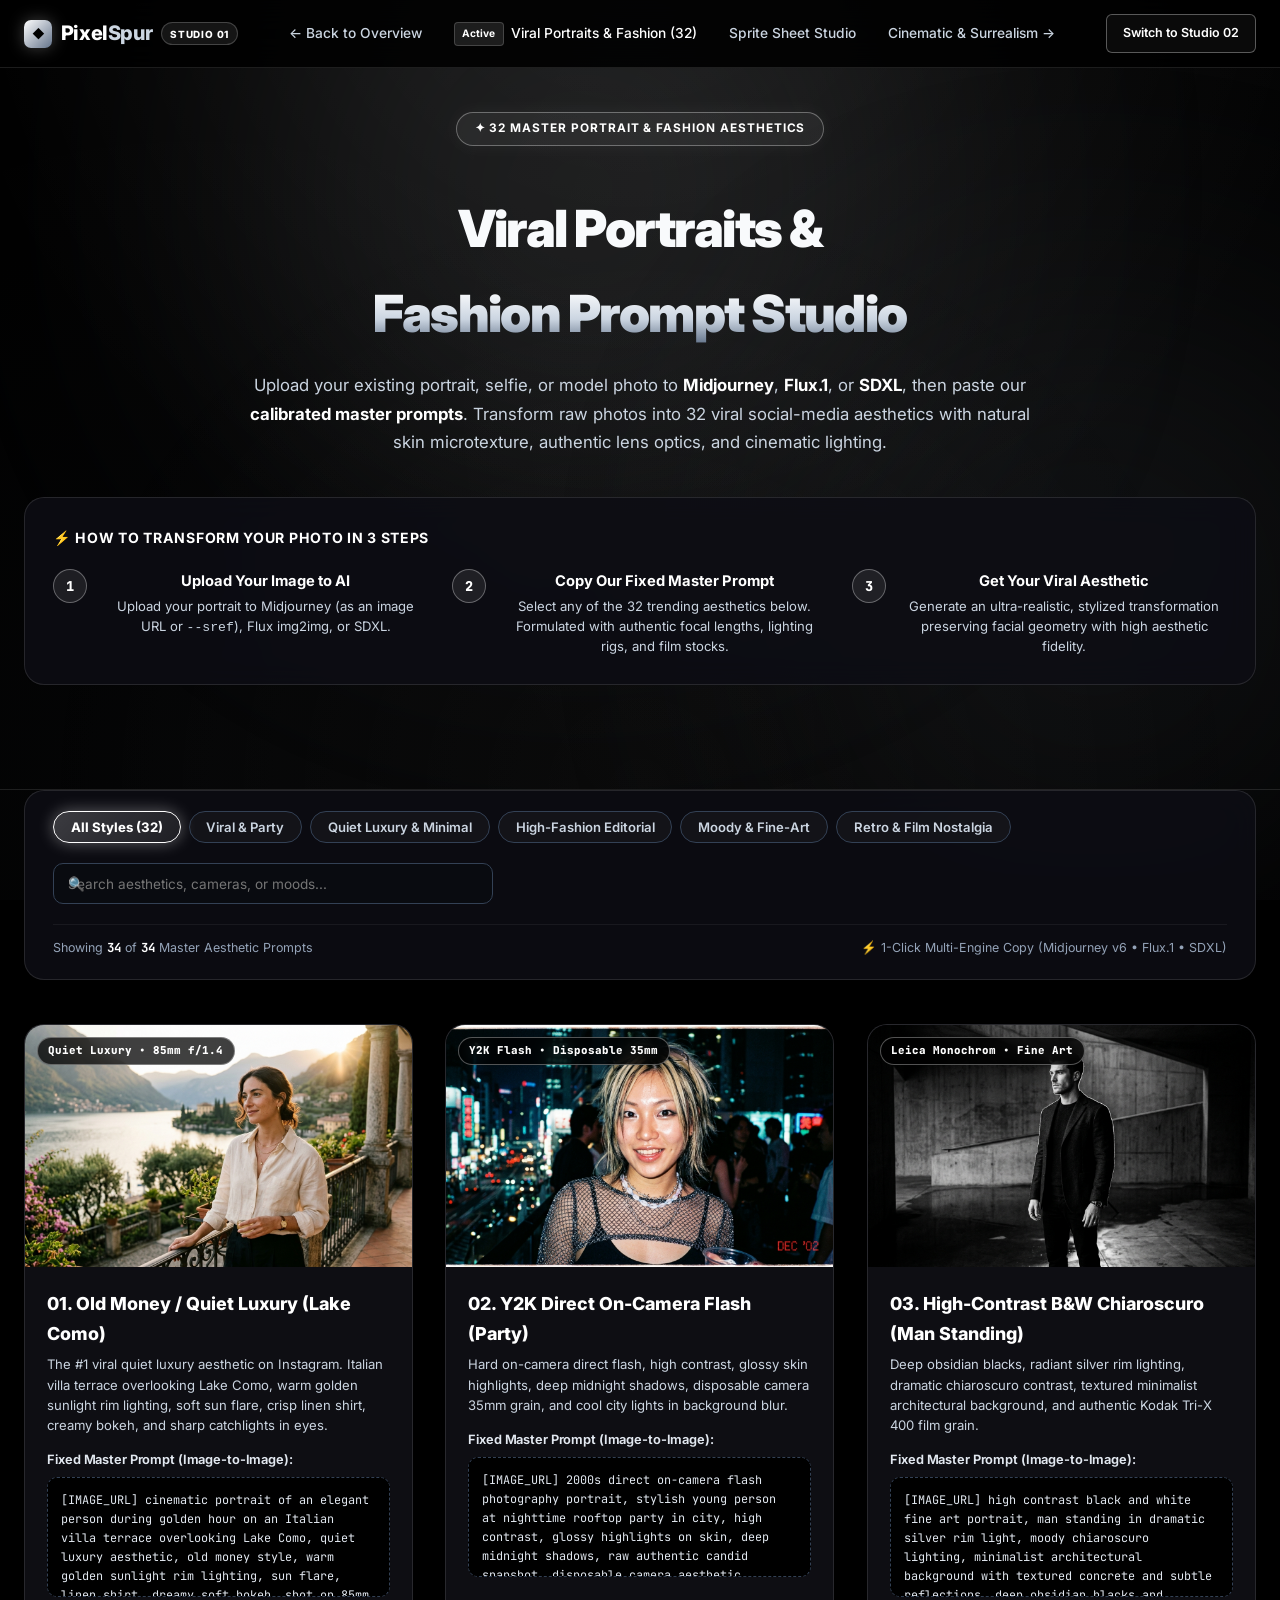
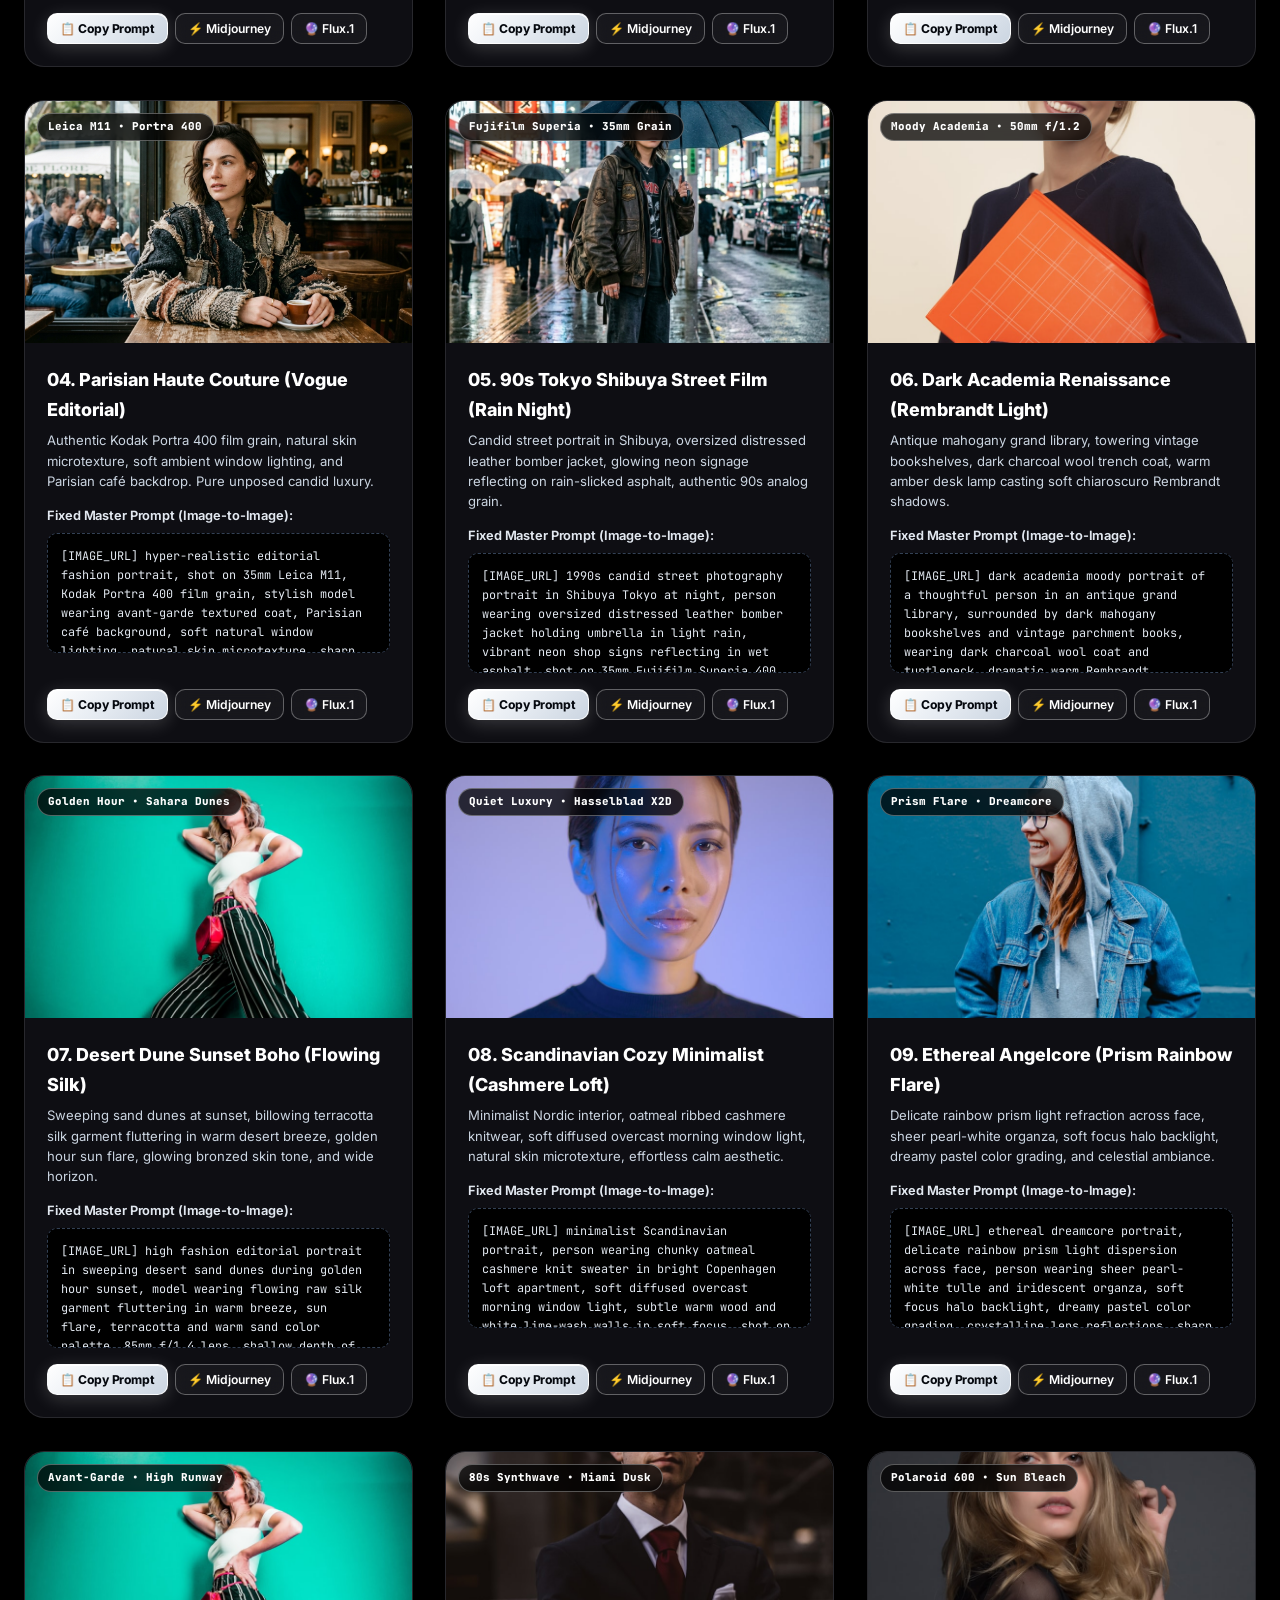
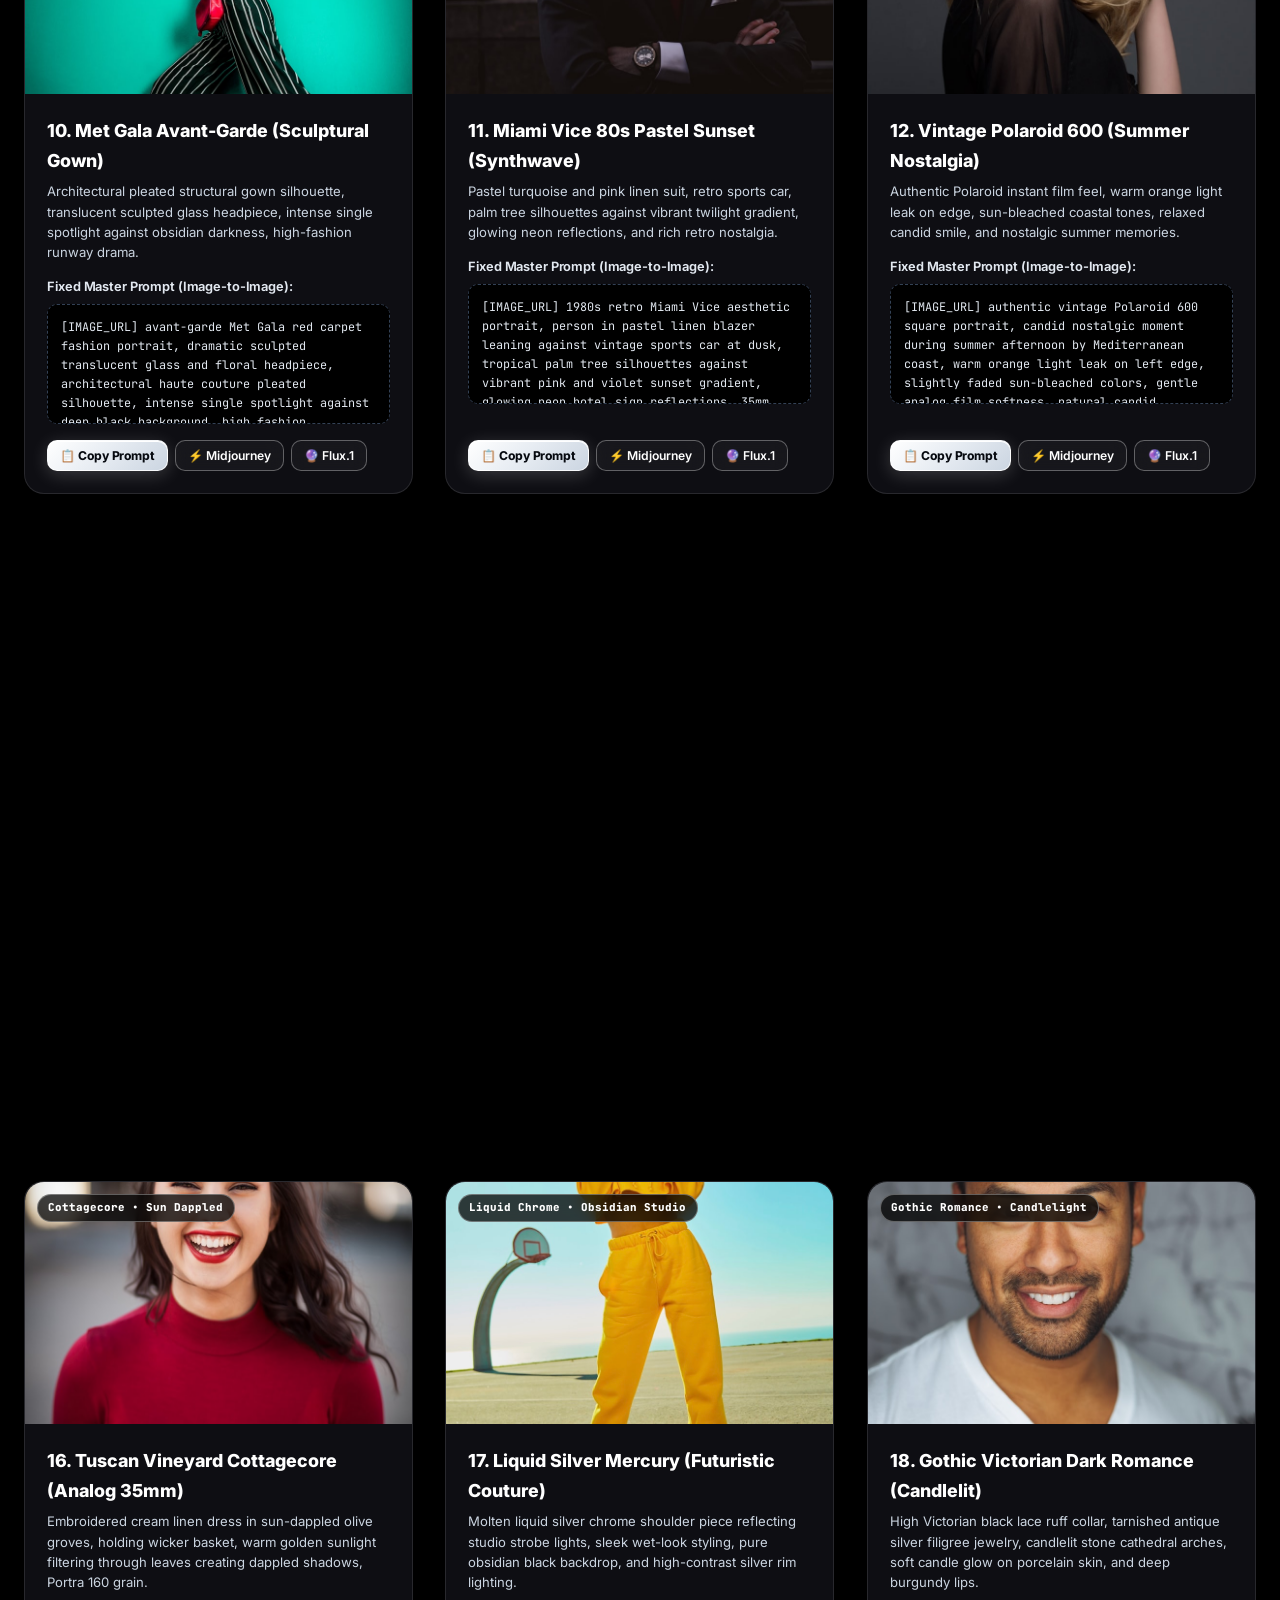
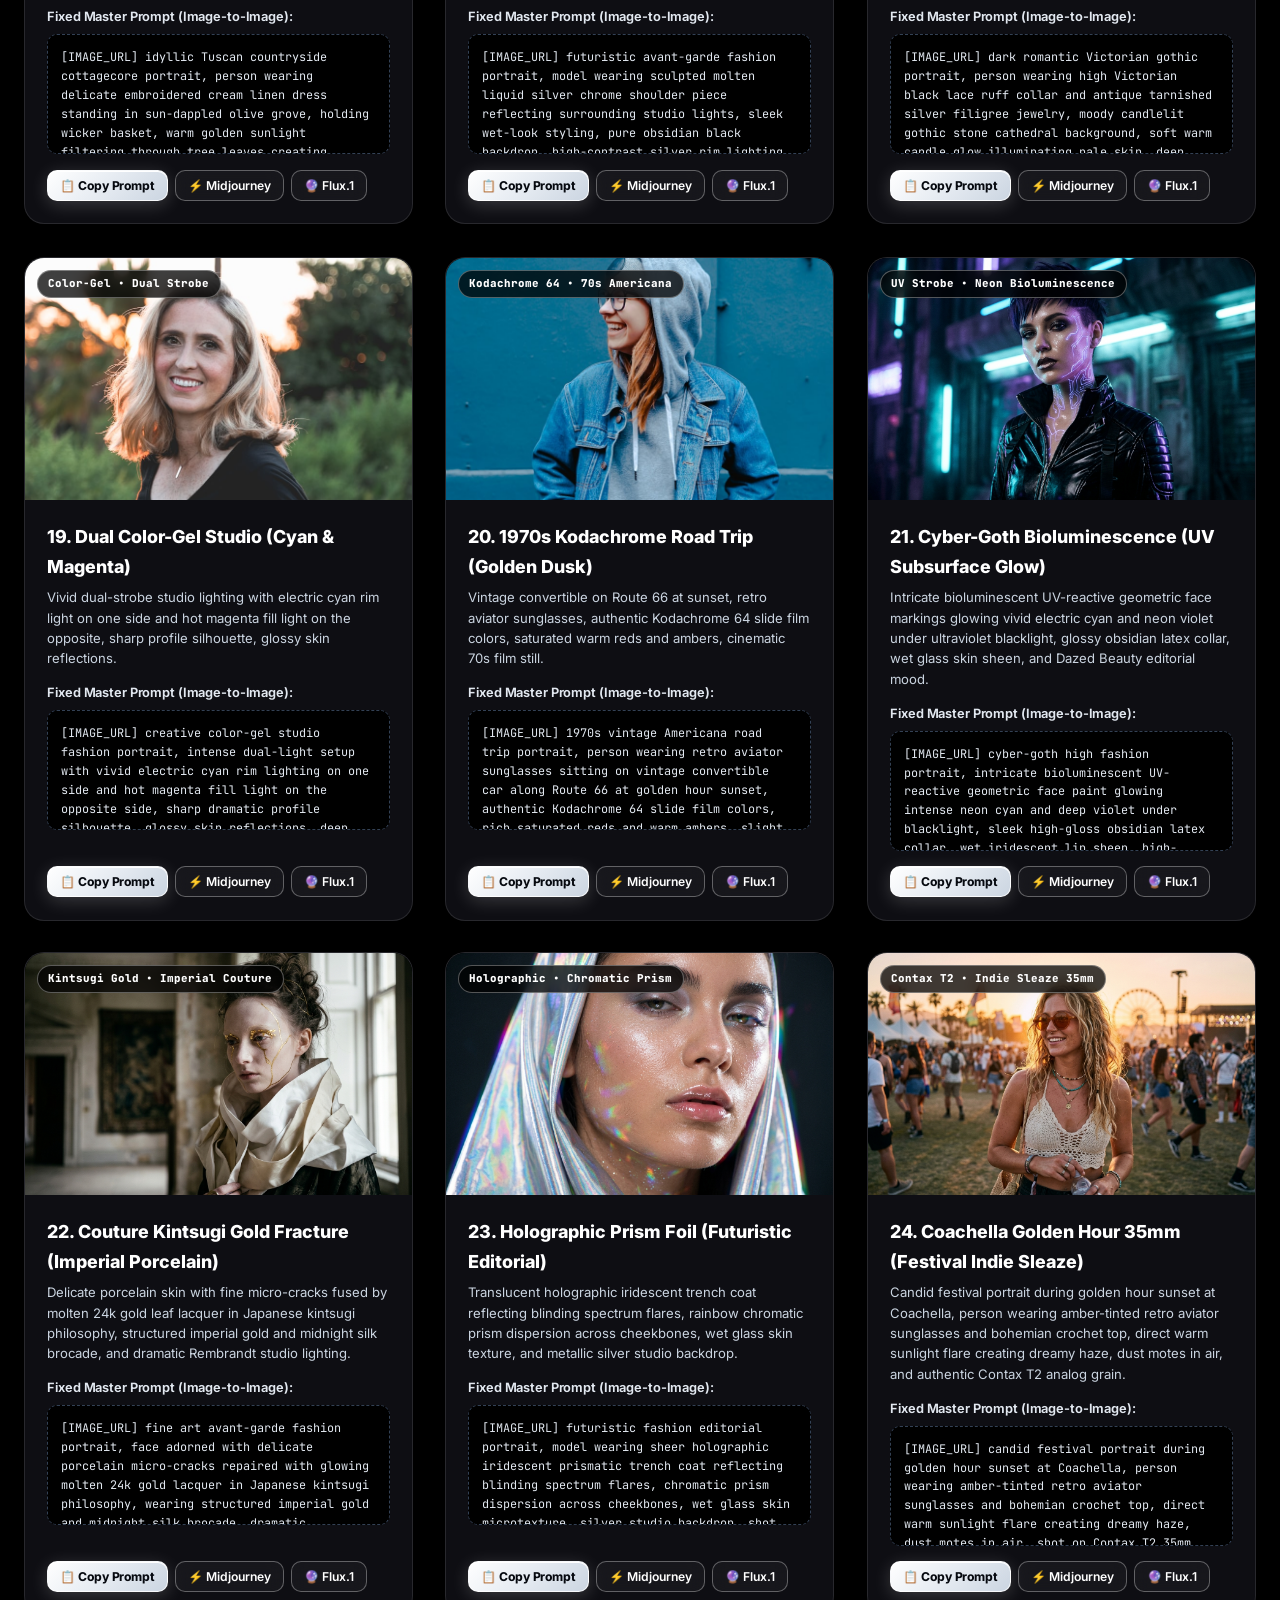
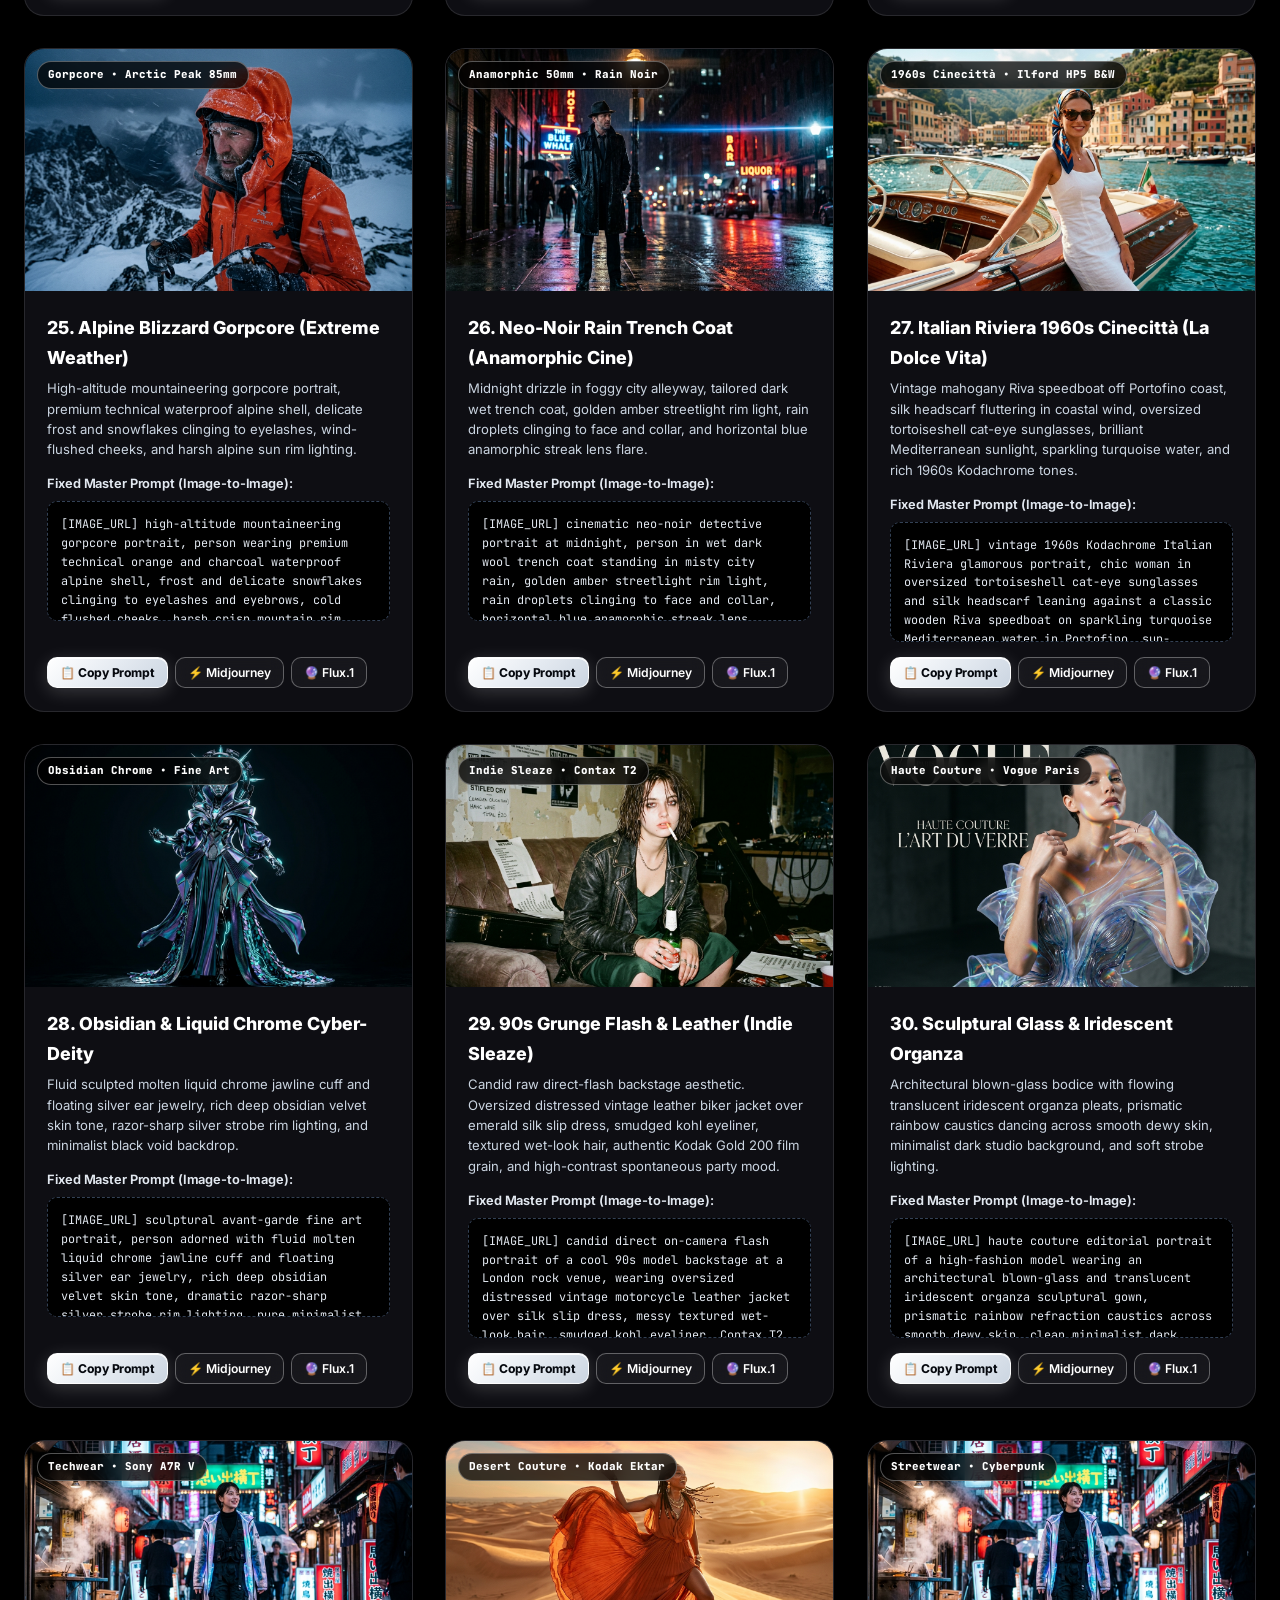
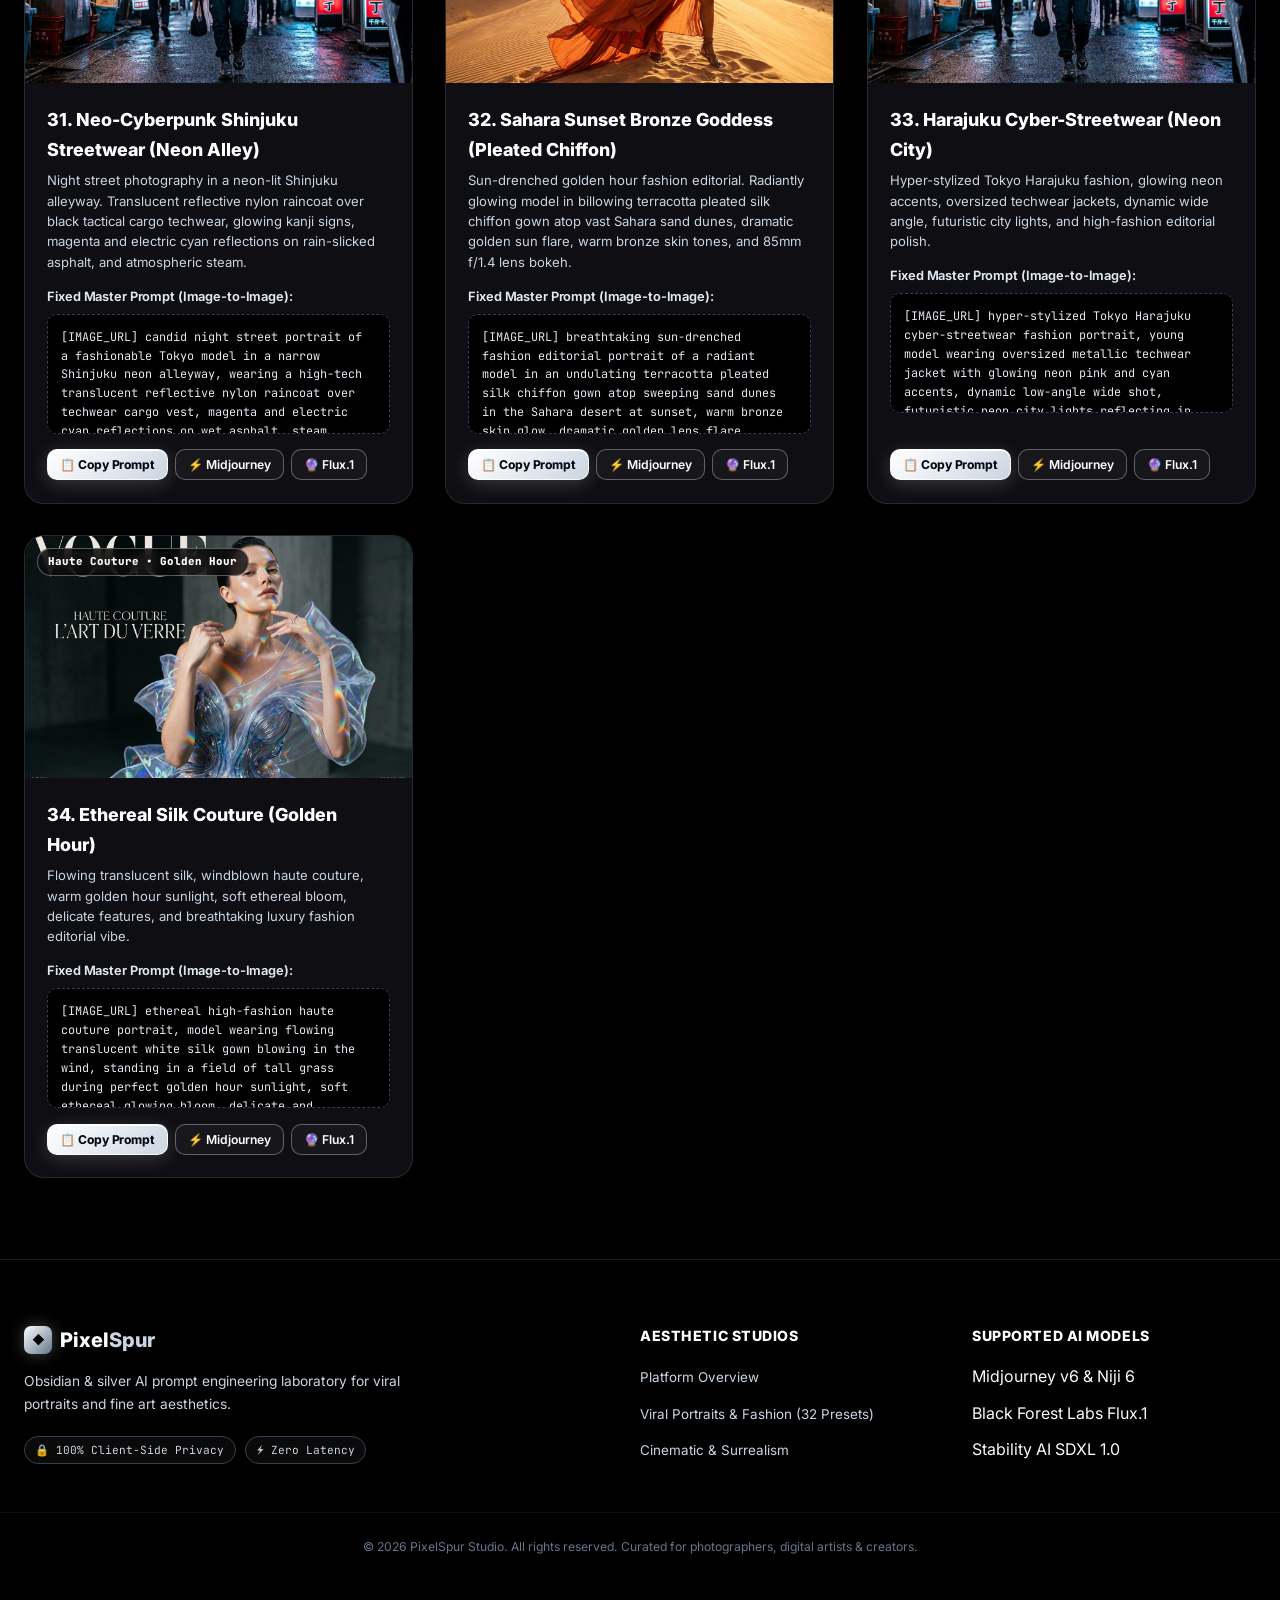
==== aesthetic-studio.html @ 575740d9 "Fix: mark Adsterra scripts with data-cfasync to prevent Cloudflare Rocket Loader SSL modification Co" ====
<!DOCTYPE html>
<html lang="en">
<head>
  <meta charset="UTF-8"/>
  <meta name="viewport" content="width=device-width, initial-scale=1.0"/>
  <meta name="monetag" content="8d0e62e8b4c85d81fd08d0e941b169b7"/>
  <title>Viral Portraits &amp; Fashion Prompt Studio — 32 Trending Aesthetics — PixelSpur</title>
  <meta name="description" content="32 trending viral portrait and fashion AI prompts for Midjourney v6, Flux.1, and SDXL. Transform raw portraits into Old Money, Y2K Flash, Leica B&amp;W, Dark Academia, Met Gala Couture, and more."/>

  <!-- Fonts -->
  <link rel="preconnect" href="https://fonts.googleapis.com"/>
  <link rel="preconnect" href="https://fonts.gstatic.com" crossorigin/>
  <link href="https://fonts.googleapis.com/css2?family=Inter:wght@300;400;500;600;700;800;900&family=JetBrains+Mono:wght@400;500;600;700&display=swap" rel="stylesheet"/>

  <!-- Stylesheet -->
  <link rel="icon" href="favicon.svg" type="image/svg+xml"/>
  <link rel="stylesheet" href="style.css"/>
</head>
<body>

<div id="scroll-progress"></div>

<!-- Ambient Metallic Silver Glows -->
<div class="silver-ambient" aria-hidden="true">
  <div class="silver-orb orb-silver-1"></div>
  <div class="silver-orb orb-silver-2"></div>
</div>

<!-- Fixed Header Navbar -->
<header id="nav">
  <div class="nav-inner">
    <a href="index.html" class="nav-logo">
      <span class="logo-icon">◆</span>
      <span class="logo-name">Pixel<span class="logo-accent">Spur</span></span>
      <span class="logo-badge">STUDIO 01</span>
    </a>

    <nav class="nav-links">
      <a href="index.html" class="nav-link">← Back to Overview</a>
      <a href="aesthetic-studio.html" class="nav-link active">
        <span class="nav-pill">Active</span> Viral Portraits &amp; Fashion (32)
      </a>
      <a href="sprite-studio.html" class="nav-link">Sprite Sheet Studio</a>
      <a href="cinematic-studio.html" class="nav-link">Cinematic &amp; Surrealism →</a>
    </nav>

    <div class="nav-actions">
      <a href="cinematic-studio.html" class="btn btn-small btn-silver-outline">Switch to Studio 02</a>
    </div>
  </div>
</header>

<!-- Studio Header -->
<section class="page-header">
  <div class="container">
    <div class="page-badge-row">
      <span class="silver-badge">✦ 32 MASTER PORTRAIT &amp; FASHION AESTHETICS</span>
    </div>
    <h1 class="page-title">
      Viral Portraits &amp; <br/>
      <span class="silver-grad-text">Fashion Prompt Studio</span>
    </h1>
    <p class="page-sub">
      Upload your existing portrait, selfie, or model photo to <strong>Midjourney</strong>, <strong>Flux.1</strong>, or <strong>SDXL</strong>, then paste our <strong>calibrated master prompts</strong>. Transform raw photos into 32 viral social-media aesthetics with natural skin microtexture, authentic lens optics, and cinematic lighting.
    </p>

    <!-- 3-Step Workflow -->
    <div class="workflow-box">
      <div class="workflow-header">
        <span>⚡ How to Transform Your Photo in 3 Steps</span>
      </div>
      <div class="workflow-steps-row">
        <div class="wf-step">
          <div class="wf-num">1</div>
          <div>
            <h5>Upload Your Image to AI</h5>
            <p>Upload your portrait to Midjourney (as an image URL or <code>--sref</code>), Flux img2img, or SDXL.</p>
          </div>
        </div>
        <div class="wf-step">
          <div class="wf-num">2</div>
          <div>
            <h5>Copy Our Fixed Master Prompt</h5>
            <p>Select any of the 32 trending aesthetics below. Formulated with authentic focal lengths, lighting rigs, and film stocks.</p>
          </div>
        </div>
        <div class="wf-step">
          <div class="wf-num">3</div>
          <div>
            <h5>Get Your Viral Aesthetic</h5>
            <p>Generate an ultra-realistic, stylized transformation preserving facial geometry with high aesthetic fidelity.</p>
          </div>
        </div>
      </div>
    </div>
  </div>
</section>

<!-- Studio Toolbar: Category Tabs & Live Search -->
<div class="container">
  <div class="studio-toolbar reveal-on-scroll">
    <div class="filter-row">
      <!-- Category Tabs -->
      <div class="filter-tabs">
        <button class="filter-btn active" data-filter="all">All Styles (32)</button>
        <button class="filter-btn" data-filter="viral">Viral &amp; Party</button>
        <button class="filter-btn" data-filter="luxury">Quiet Luxury &amp; Minimal</button>
        <button class="filter-btn" data-filter="editorial">High-Fashion Editorial</button>
        <button class="filter-btn" data-filter="moody">Moody &amp; Fine-Art</button>
        <button class="filter-btn" data-filter="retro">Retro &amp; Film Nostalgia</button>
      </div>

      <!-- Live Search Box -->
      <div class="search-box-wrap">
        <span class="search-icon-svg">🔍</span>
        <input type="text" id="prompt-search" placeholder="Search aesthetics, cameras, or moods..." aria-label="Search prompts"/>
      </div>
    </div>

    <!-- Stats Bar -->
    <div class="filter-stats-bar">
      <span>Showing <strong id="showing-count">32</strong> of <strong id="total-count">32</strong> Master Aesthetic Prompts</span>
      <span>⚡ 1-Click Multi-Engine Copy (Midjourney v6 • Flux.1 • SDXL)</span>
    </div>
  </div>
</div>

<!-- Gallery of 28 Trending Portrait & Fashion Prompts -->
<main class="container">
  <div class="aesthetic-grid-full">
    <!-- 01. 01. Old Money / Quiet Luxury (Lake Como) -->
    <article class="aesthetic-card-full reveal-on-scroll" data-category="luxury">
      <div class="card-thumb-wrap">
        <img src="assets/old_money_aesthetic.jpg" alt="01. Old Money / Quiet Luxury (Lake Como)" class="card-thumb" loading="lazy"/>
        <span class="thumb-tag">Quiet Luxury • 85mm f/1.4</span>
      </div>
      <div class="card-body-full">
        <h3 class="card-title-full">01. Old Money / Quiet Luxury (Lake Como)</h3>
        <p class="card-desc-full">
          The #1 viral quiet luxury aesthetic on Instagram. Italian villa terrace overlooking Lake Como, warm golden sunlight rim lighting, soft sun flare, crisp linen shirt, creamy bokeh, and sharp catchlights in eyes.
        </p>
        <label class="field-label">Fixed Master Prompt (Image-to-Image):</label>
        <pre class="prompt-copy-box">[IMAGE_URL] cinematic portrait of an elegant person during golden hour on an Italian villa terrace overlooking Lake Como, quiet luxury aesthetic, old money style, warm golden sunlight rim lighting, sun flare, linen shirt, dreamy soft bokeh, shot on 85mm f/1.4 lens, Kodak Portra 400 film grain, Vogue editorial, natural skin texture with sharp catchlights in eyes --ar 4:5 --style raw --s 250</pre>
        <div class="card-actions-row">
          <button class="btn btn-silver copy-prompt-trigger">📋 Copy Prompt</button>
          <button class="btn btn-silver-outline copy-mj-trigger">⚡ Midjourney</button>
          <button class="btn btn-silver-outline copy-flux-trigger">🔮 Flux.1</button>
        </div>
      </div>
    </article>

    <!-- 02. 02. Y2K Direct On-Camera Flash (Party) -->
    <article class="aesthetic-card-full reveal-on-scroll" data-category="viral">
      <div class="card-thumb-wrap">
        <img src="assets/y2k_flash_aesthetic.jpg" alt="02. Y2K Direct On-Camera Flash (Party)" class="card-thumb" loading="lazy"/>
        <span class="thumb-tag">Y2K Flash • Disposable 35mm</span>
      </div>
      <div class="card-body-full">
        <h3 class="card-title-full">02. Y2K Direct On-Camera Flash (Party)</h3>
        <p class="card-desc-full">
          Hard on-camera direct flash, high contrast, glossy skin highlights, deep midnight shadows, disposable camera 35mm grain, and cool city lights in background blur.
        </p>
        <label class="field-label">Fixed Master Prompt (Image-to-Image):</label>
        <pre class="prompt-copy-box">[IMAGE_URL] 2000s direct on-camera flash photography portrait, stylish young person at nighttime rooftop party in city, high contrast, glossy highlights on skin, deep midnight shadows, raw authentic candid snapshot, disposable camera aesthetic, grainy 35mm film texture, cool cyberpunk city lights in background blur, sharp catchlights in eyes, viral aesthetic --ar 4:5 --style raw --s 200</pre>
        <div class="card-actions-row">
          <button class="btn btn-silver copy-prompt-trigger">📋 Copy Prompt</button>
          <button class="btn btn-silver-outline copy-mj-trigger">⚡ Midjourney</button>
          <button class="btn btn-silver-outline copy-flux-trigger">🔮 Flux.1</button>
        </div>
      </div>
    </article>

    <!-- 03. 03. High-Contrast B&W Chiaroscuro (Man Standing) -->
    <article class="aesthetic-card-full reveal-on-scroll" data-category="moody">
      <div class="card-thumb-wrap">
        <img src="assets/man_bw_aesthetic.jpg" alt="03. High-Contrast B&W Chiaroscuro (Man Standing)" class="card-thumb" loading="lazy"/>
        <span class="thumb-tag">Leica Monochrom • Fine Art</span>
      </div>
      <div class="card-body-full">
        <h3 class="card-title-full">03. High-Contrast B&W Chiaroscuro (Man Standing)</h3>
        <p class="card-desc-full">
          Deep obsidian blacks, radiant silver rim lighting, dramatic chiaroscuro contrast, textured minimalist architectural background, and authentic Kodak Tri-X 400 film grain.
        </p>
        <label class="field-label">Fixed Master Prompt (Image-to-Image):</label>
        <pre class="prompt-copy-box">[IMAGE_URL] high contrast black and white fine art portrait, man standing in dramatic silver rim light, moody chiaroscuro lighting, minimalist architectural background with textured concrete and subtle reflections, deep obsidian blacks and radiant silver highlights, shot on Leica M Monochrom with 35mm Summilux lens, Kodak Tri-X 400 film grain, cinematic, elegant, award-winning fine art --ar 4:5 --style raw --s 350</pre>
        <div class="card-actions-row">
          <button class="btn btn-silver copy-prompt-trigger">📋 Copy Prompt</button>
          <button class="btn btn-silver-outline copy-mj-trigger">⚡ Midjourney</button>
          <button class="btn btn-silver-outline copy-flux-trigger">🔮 Flux.1</button>
        </div>
      </div>
    </article>

    <!-- 04. 04. Parisian Haute Couture (Vogue Editorial) -->
    <article class="aesthetic-card-full reveal-on-scroll" data-category="luxury">
      <div class="card-thumb-wrap">
        <img src="assets/editorial_fashion.jpg" alt="04. Parisian Haute Couture (Vogue Editorial)" class="card-thumb" loading="lazy"/>
        <span class="thumb-tag">Leica M11 • Portra 400</span>
      </div>
      <div class="card-body-full">
        <h3 class="card-title-full">04. Parisian Haute Couture (Vogue Editorial)</h3>
        <p class="card-desc-full">
          Authentic Kodak Portra 400 film grain, natural skin microtexture, soft ambient window lighting, and Parisian café backdrop. Pure unposed candid luxury.
        </p>
        <label class="field-label">Fixed Master Prompt (Image-to-Image):</label>
        <pre class="prompt-copy-box">[IMAGE_URL] hyper-realistic editorial fashion portrait, shot on 35mm Leica M11, Kodak Portra 400 film grain, stylish model wearing avant-garde textured coat, Parisian café background, soft natural window lighting, natural skin microtexture, sharp catchlights in eyes, Vogue editorial, cinematic shallow depth of field --ar 4:5 --style raw --s 200</pre>
        <div class="card-actions-row">
          <button class="btn btn-silver copy-prompt-trigger">📋 Copy Prompt</button>
          <button class="btn btn-silver-outline copy-mj-trigger">⚡ Midjourney</button>
          <button class="btn btn-silver-outline copy-flux-trigger">🔮 Flux.1</button>
        </div>
      </div>
    </article>

    <!-- 05. 05. 90s Tokyo Shibuya Street Film (Rain Night) -->
    <article class="aesthetic-card-full reveal-on-scroll" data-category="viral">
      <div class="card-thumb-wrap">
        <img src="assets/tokyo_90s_film.jpg" alt="05. 90s Tokyo Shibuya Street Film (Rain Night)" class="card-thumb" loading="lazy"/>
        <span class="thumb-tag">Fujifilm Superia • 35mm Grain</span>
      </div>
      <div class="card-body-full">
        <h3 class="card-title-full">05. 90s Tokyo Shibuya Street Film (Rain Night)</h3>
        <p class="card-desc-full">
          Candid street portrait in Shibuya, oversized distressed leather bomber jacket, glowing neon signage reflecting on rain-slicked asphalt, authentic 90s analog grain.
        </p>
        <label class="field-label">Fixed Master Prompt (Image-to-Image):</label>
        <pre class="prompt-copy-box">[IMAGE_URL] 1990s candid street photography portrait in Shibuya Tokyo at night, person wearing oversized distressed leather bomber jacket holding umbrella in light rain, vibrant neon shop signs reflecting in wet asphalt, shot on 35mm Fujifilm Superia 400, authentic color bleed, visible analog grain, cinematic Tokyo street style --ar 4:5 --style raw --s 220</pre>
        <div class="card-actions-row">
          <button class="btn btn-silver copy-prompt-trigger">📋 Copy Prompt</button>
          <button class="btn btn-silver-outline copy-mj-trigger">⚡ Midjourney</button>
          <button class="btn btn-silver-outline copy-flux-trigger">🔮 Flux.1</button>
        </div>
      </div>
    </article>

    <!-- 06. 06. Dark Academia Renaissance (Rembrandt Light) -->
    <article class="aesthetic-card-full reveal-on-scroll" data-category="moody">
      <div class="card-thumb-wrap">
        <img src="assets/dark_academia.jpg" alt="06. Dark Academia Renaissance (Rembrandt Light)" class="card-thumb" loading="lazy"/>
        <span class="thumb-tag">Moody Academia • 50mm f/1.2</span>
      </div>
      <div class="card-body-full">
        <h3 class="card-title-full">06. Dark Academia Renaissance (Rembrandt Light)</h3>
        <p class="card-desc-full">
          Antique mahogany grand library, towering vintage bookshelves, dark charcoal wool trench coat, warm amber desk lamp casting soft chiaroscuro Rembrandt shadows.
        </p>
        <label class="field-label">Fixed Master Prompt (Image-to-Image):</label>
        <pre class="prompt-copy-box">[IMAGE_URL] dark academia moody portrait of a thoughtful person in an antique grand library, surrounded by dark mahogany bookshelves and vintage parchment books, wearing dark charcoal wool coat and turtleneck, dramatic warm Rembrandt lighting, soft chiaroscuro shadows, 50mm f/1.2 lens, rich film grain, cinematic painterly atmosphere --ar 4:5 --style raw --s 300</pre>
        <div class="card-actions-row">
          <button class="btn btn-silver copy-prompt-trigger">📋 Copy Prompt</button>
          <button class="btn btn-silver-outline copy-mj-trigger">⚡ Midjourney</button>
          <button class="btn btn-silver-outline copy-flux-trigger">🔮 Flux.1</button>
        </div>
      </div>
    </article>

    <!-- 07. 07. Desert Dune Sunset Boho (Flowing Silk) -->
    <article class="aesthetic-card-full reveal-on-scroll" data-category="editorial">
      <div class="card-thumb-wrap">
        <img src="assets/desert_boho.jpg" alt="07. Desert Dune Sunset Boho (Flowing Silk)" class="card-thumb" loading="lazy"/>
        <span class="thumb-tag">Golden Hour • Sahara Dunes</span>
      </div>
      <div class="card-body-full">
        <h3 class="card-title-full">07. Desert Dune Sunset Boho (Flowing Silk)</h3>
        <p class="card-desc-full">
          Sweeping sand dunes at sunset, billowing terracotta silk garment fluttering in warm desert breeze, golden hour sun flare, glowing bronzed skin tone, and wide horizon.
        </p>
        <label class="field-label">Fixed Master Prompt (Image-to-Image):</label>
        <pre class="prompt-copy-box">[IMAGE_URL] high fashion editorial portrait in sweeping desert sand dunes during golden hour sunset, model wearing flowing raw silk garment fluttering in warm breeze, sun flare, terracotta and warm sand color palette, 85mm f/1.4 lens, shallow depth of field, natural glowing skin, Harper's Bazaar aesthetic --ar 4:5 --style raw --s 250</pre>
        <div class="card-actions-row">
          <button class="btn btn-silver copy-prompt-trigger">📋 Copy Prompt</button>
          <button class="btn btn-silver-outline copy-mj-trigger">⚡ Midjourney</button>
          <button class="btn btn-silver-outline copy-flux-trigger">🔮 Flux.1</button>
        </div>
      </div>
    </article>

    <!-- 08. 08. Scandinavian Cozy Minimalist (Cashmere Loft) -->
    <article class="aesthetic-card-full reveal-on-scroll" data-category="luxury">
      <div class="card-thumb-wrap">
        <img src="assets/scandi_minimal.jpg" alt="08. Scandinavian Cozy Minimalist (Cashmere Loft)" class="card-thumb" loading="lazy"/>
        <span class="thumb-tag">Quiet Luxury • Hasselblad X2D</span>
      </div>
      <div class="card-body-full">
        <h3 class="card-title-full">08. Scandinavian Cozy Minimalist (Cashmere Loft)</h3>
        <p class="card-desc-full">
          Minimalist Nordic interior, oatmeal ribbed cashmere knitwear, soft diffused overcast morning window light, natural skin microtexture, effortless calm aesthetic.
        </p>
        <label class="field-label">Fixed Master Prompt (Image-to-Image):</label>
        <pre class="prompt-copy-box">[IMAGE_URL] minimalist Scandinavian portrait, person wearing chunky oatmeal cashmere knit sweater in bright Copenhagen loft apartment, soft diffused overcast morning window light, subtle warm wood and white lime-wash walls in soft focus, shot on Hasselblad X2D, hyper-detailed skin texture, calm serene expression, Kinfolk aesthetic --ar 4:5 --style raw --s 180</pre>
        <div class="card-actions-row">
          <button class="btn btn-silver copy-prompt-trigger">📋 Copy Prompt</button>
          <button class="btn btn-silver-outline copy-mj-trigger">⚡ Midjourney</button>
          <button class="btn btn-silver-outline copy-flux-trigger">🔮 Flux.1</button>
        </div>
      </div>
    </article>

    <!-- 09. 09. Ethereal Angelcore (Prism Rainbow Flare) -->
    <article class="aesthetic-card-full reveal-on-scroll" data-category="retro">
      <div class="card-thumb-wrap">
        <img src="assets/angelcore_dream.jpg" alt="09. Ethereal Angelcore (Prism Rainbow Flare)" class="card-thumb" loading="lazy"/>
        <span class="thumb-tag">Prism Flare • Dreamcore</span>
      </div>
      <div class="card-body-full">
        <h3 class="card-title-full">09. Ethereal Angelcore (Prism Rainbow Flare)</h3>
        <p class="card-desc-full">
          Delicate rainbow prism light refraction across face, sheer pearl-white organza, soft focus halo backlight, dreamy pastel color grading, and celestial ambiance.
        </p>
        <label class="field-label">Fixed Master Prompt (Image-to-Image):</label>
        <pre class="prompt-copy-box">[IMAGE_URL] ethereal dreamcore portrait, delicate rainbow prism light dispersion across face, person wearing sheer pearl-white tulle and iridescent organza, soft focus halo backlight, dreamy pastel color grading, crystalline lens reflections, sharp catchlights in eyes, ethereal celestial fashion photography --ar 4:5 --style raw --s 280</pre>
        <div class="card-actions-row">
          <button class="btn btn-silver copy-prompt-trigger">📋 Copy Prompt</button>
          <button class="btn btn-silver-outline copy-mj-trigger">⚡ Midjourney</button>
          <button class="btn btn-silver-outline copy-flux-trigger">🔮 Flux.1</button>
        </div>
      </div>
    </article>

    <!-- 10. 10. Met Gala Avant-Garde (Sculptural Gown) -->
    <article class="aesthetic-card-full reveal-on-scroll" data-category="editorial">
      <div class="card-thumb-wrap">
        <img src="assets/met_gala_couture.jpg" alt="10. Met Gala Avant-Garde (Sculptural Gown)" class="card-thumb" loading="lazy"/>
        <span class="thumb-tag">Avant-Garde • High Runway</span>
      </div>
      <div class="card-body-full">
        <h3 class="card-title-full">10. Met Gala Avant-Garde (Sculptural Gown)</h3>
        <p class="card-desc-full">
          Architectural pleated structural gown silhouette, translucent sculpted glass headpiece, intense single spotlight against obsidian darkness, high-fashion runway drama.
        </p>
        <label class="field-label">Fixed Master Prompt (Image-to-Image):</label>
        <pre class="prompt-copy-box">[IMAGE_URL] avant-garde Met Gala red carpet fashion portrait, dramatic sculpted translucent glass and floral headpiece, architectural haute couture pleated silhouette, intense single spotlight against deep black background, high fashion editorial, shot by Nick Knight, dramatic shadows, razor-sharp textures --ar 4:5 --style raw --s 350</pre>
        <div class="card-actions-row">
          <button class="btn btn-silver copy-prompt-trigger">📋 Copy Prompt</button>
          <button class="btn btn-silver-outline copy-mj-trigger">⚡ Midjourney</button>
          <button class="btn btn-silver-outline copy-flux-trigger">🔮 Flux.1</button>
        </div>
      </div>
    </article>

    <!-- 11. 11. Miami Vice 80s Pastel Sunset (Synthwave) -->
    <article class="aesthetic-card-full reveal-on-scroll" data-category="viral">
      <div class="card-thumb-wrap">
        <img src="assets/synthwave_80s.jpg" alt="11. Miami Vice 80s Pastel Sunset (Synthwave)" class="card-thumb" loading="lazy"/>
        <span class="thumb-tag">80s Synthwave • Miami Dusk</span>
      </div>
      <div class="card-body-full">
        <h3 class="card-title-full">11. Miami Vice 80s Pastel Sunset (Synthwave)</h3>
        <p class="card-desc-full">
          Pastel turquoise and pink linen suit, retro sports car, palm tree silhouettes against vibrant twilight gradient, glowing neon reflections, and rich retro nostalgia.
        </p>
        <label class="field-label">Fixed Master Prompt (Image-to-Image):</label>
        <pre class="prompt-copy-box">[IMAGE_URL] 1980s retro Miami Vice aesthetic portrait, person in pastel linen blazer leaning against vintage sports car at dusk, tropical palm tree silhouettes against vibrant pink and violet sunset gradient, glowing neon hotel sign reflections, 35mm vintage film look, saturated color palette, cinematic nostalgia --ar 4:5 --style raw --s 240</pre>
        <div class="card-actions-row">
          <button class="btn btn-silver copy-prompt-trigger">📋 Copy Prompt</button>
          <button class="btn btn-silver-outline copy-mj-trigger">⚡ Midjourney</button>
          <button class="btn btn-silver-outline copy-flux-trigger">🔮 Flux.1</button>
        </div>
      </div>
    </article>

    <!-- 12. 12. Vintage Polaroid 600 (Summer Nostalgia) -->
    <article class="aesthetic-card-full reveal-on-scroll" data-category="retro">
      <div class="card-thumb-wrap">
        <img src="assets/vintage_polaroid.jpg" alt="12. Vintage Polaroid 600 (Summer Nostalgia)" class="card-thumb" loading="lazy"/>
        <span class="thumb-tag">Polaroid 600 • Sun Bleach</span>
      </div>
      <div class="card-body-full">
        <h3 class="card-title-full">12. Vintage Polaroid 600 (Summer Nostalgia)</h3>
        <p class="card-desc-full">
          Authentic Polaroid instant film feel, warm orange light leak on edge, sun-bleached coastal tones, relaxed candid smile, and nostalgic summer memories.
        </p>
        <label class="field-label">Fixed Master Prompt (Image-to-Image):</label>
        <pre class="prompt-copy-box">[IMAGE_URL] authentic vintage Polaroid 600 square portrait, candid nostalgic moment during summer afternoon by Mediterranean coast, warm orange light leak on left edge, slightly faded sun-bleached colors, gentle analog film softness, natural candid expression, authentic instant camera aesthetic --ar 4:5 --style raw --s 220</pre>
        <div class="card-actions-row">
          <button class="btn btn-silver copy-prompt-trigger">📋 Copy Prompt</button>
          <button class="btn btn-silver-outline copy-mj-trigger">⚡ Midjourney</button>
          <button class="btn btn-silver-outline copy-flux-trigger">🔮 Flux.1</button>
        </div>
      </div>
    </article>

    <!-- 13. 13. Seoul Streetwear Cyber-Techwear -->
    <article class="aesthetic-card-full reveal-on-scroll" data-category="viral">
      <div class="card-thumb-wrap">
        <img src="assets/techwear_seoul.jpg" alt="13. Seoul Streetwear Cyber-Techwear" class="card-thumb" loading="lazy"/>
        <span class="thumb-tag">Cyber Techwear • Seongsu-dong</span>
      </div>
      <div class="card-body-full">
        <h3 class="card-title-full">13. Seoul Streetwear Cyber-Techwear</h3>
        <p class="card-desc-full">
          Matte black modular technical jacket with metallic hardware, wet reflective concrete floor, cool cyan and violet ambient street glow, crisp fabric textures.
        </p>
        <label class="field-label">Fixed Master Prompt (Image-to-Image):</label>
        <pre class="prompt-copy-box">[IMAGE_URL] futuristic techwear street fashion portrait in Seoul, model wearing matte black modular waterproof technical jacket with metallic hardware, wet reflective concrete floor, cool cyan and violet ambient street lighting, futuristic urban cyberpunk fashion, shot on 50mm f/1.4 lens, hyper-sharp fabric details --ar 4:5 --style raw --s 260</pre>
        <div class="card-actions-row">
          <button class="btn btn-silver copy-prompt-trigger">📋 Copy Prompt</button>
          <button class="btn btn-silver-outline copy-mj-trigger">⚡ Midjourney</button>
          <button class="btn btn-silver-outline copy-flux-trigger">🔮 Flux.1</button>
        </div>
      </div>
    </article>

    <!-- 14. 14. 90s Supermodel Studio Minimal (Raw Skin) -->
    <article class="aesthetic-card-full reveal-on-scroll" data-category="luxury">
      <div class="card-thumb-wrap">
        <img src="assets/supermodel_studio.jpg" alt="14. 90s Supermodel Studio Minimal (Raw Skin)" class="card-thumb" loading="lazy"/>
        <span class="thumb-tag">Raw Supermodel • Silver Strobe</span>
      </div>
      <div class="card-body-full">
        <h3 class="card-title-full">14. 90s Supermodel Studio Minimal (Raw Skin)</h3>
        <p class="card-desc-full">
          Simple black fitted turtleneck, soft wind machine blowing wisps of hair, completely unretouched natural skin microtexture with freckles, grey studio backdrop.
        </p>
        <label class="field-label">Fixed Master Prompt (Image-to-Image):</label>
        <pre class="prompt-copy-box">[IMAGE_URL] iconic 1990s supermodel studio portrait in style of Peter Lindbergh, person wearing simple black mock-neck sweater, wind gently blowing hair across face, completely raw natural skin microtexture with freckles, silver beauty dish key light, seamless dark grey studio backdrop, timeless effortless beauty --ar 4:5 --style raw --s 210</pre>
        <div class="card-actions-row">
          <button class="btn btn-silver copy-prompt-trigger">📋 Copy Prompt</button>
          <button class="btn btn-silver-outline copy-mj-trigger">⚡ Midjourney</button>
          <button class="btn btn-silver-outline copy-flux-trigger">🔮 Flux.1</button>
        </div>
      </div>
    </article>

    <!-- 15. 15. Baroque Gilded Gold Leaf (Royal Oil) -->
    <article class="aesthetic-card-full reveal-on-scroll" data-category="moody">
      <div class="card-thumb-wrap">
        <img src="assets/baroque_gold.jpg" alt="15. Baroque Gilded Gold Leaf (Royal Oil)" class="card-thumb" loading="lazy"/>
        <span class="thumb-tag">Baroque Gold • Oil Masterpiece</span>
      </div>
      <div class="card-body-full">
        <h3 class="card-title-full">15. Baroque Gilded Gold Leaf (Royal Oil)</h3>
        <p class="card-desc-full">
          Real 24k gold leaf flakes applied along cheekbone and temples, deep emerald velvet cape with golden embroidery, dramatic Caravaggio directional lighting, fine art masterpiece.
        </p>
        <label class="field-label">Fixed Master Prompt (Image-to-Image):</label>
        <pre class="prompt-copy-box">[IMAGE_URL] regal Baroque royal portrait, delicate flakes of real 24k gold leaf applied along cheekbone and temples, wearing deep emerald green and black velvet cape with intricate bullion embroidery, Caravaggio dramatic directional lighting, dark textured canvas background, royal fine art masterpiece --ar 4:5 --style raw --s 320</pre>
        <div class="card-actions-row">
          <button class="btn btn-silver copy-prompt-trigger">📋 Copy Prompt</button>
          <button class="btn btn-silver-outline copy-mj-trigger">⚡ Midjourney</button>
          <button class="btn btn-silver-outline copy-flux-trigger">🔮 Flux.1</button>
        </div>
      </div>
    </article>

    <!-- 16. 16. Tuscan Vineyard Cottagecore (Analog 35mm) -->
    <article class="aesthetic-card-full reveal-on-scroll" data-category="retro">
      <div class="card-thumb-wrap">
        <img src="assets/tuscan_cottagecore.jpg" alt="16. Tuscan Vineyard Cottagecore (Analog 35mm)" class="card-thumb" loading="lazy"/>
        <span class="thumb-tag">Cottagecore • Sun Dappled</span>
      </div>
      <div class="card-body-full">
        <h3 class="card-title-full">16. Tuscan Vineyard Cottagecore (Analog 35mm)</h3>
        <p class="card-desc-full">
          Embroidered cream linen dress in sun-dappled olive groves, holding wicker basket, warm golden sunlight filtering through leaves creating dappled shadows, Portra 160 grain.
        </p>
        <label class="field-label">Fixed Master Prompt (Image-to-Image):</label>
        <pre class="prompt-copy-box">[IMAGE_URL] idyllic Tuscan countryside cottagecore portrait, person wearing delicate embroidered cream linen dress standing in sun-dappled olive grove, holding wicker basket, warm golden sunlight filtering through tree leaves creating dappled shadows, shot on 35mm Kodak Portra 160, romantic warm aesthetic --ar 4:5 --style raw --s 200</pre>
        <div class="card-actions-row">
          <button class="btn btn-silver copy-prompt-trigger">📋 Copy Prompt</button>
          <button class="btn btn-silver-outline copy-mj-trigger">⚡ Midjourney</button>
          <button class="btn btn-silver-outline copy-flux-trigger">🔮 Flux.1</button>
        </div>
      </div>
    </article>

    <!-- 17. 17. Liquid Silver Mercury (Futuristic Couture) -->
    <article class="aesthetic-card-full reveal-on-scroll" data-category="editorial">
      <div class="card-thumb-wrap">
        <img src="assets/liquid_chrome_portrait.jpg" alt="17. Liquid Silver Mercury (Futuristic Couture)" class="card-thumb" loading="lazy"/>
        <span class="thumb-tag">Liquid Chrome • Obsidian Studio</span>
      </div>
      <div class="card-body-full">
        <h3 class="card-title-full">17. Liquid Silver Mercury (Futuristic Couture)</h3>
        <p class="card-desc-full">
          Molten liquid silver chrome shoulder piece reflecting studio strobe lights, sleek wet-look styling, pure obsidian black backdrop, and high-contrast silver rim lighting.
        </p>
        <label class="field-label">Fixed Master Prompt (Image-to-Image):</label>
        <pre class="prompt-copy-box">[IMAGE_URL] futuristic avant-garde fashion portrait, model wearing sculpted molten liquid silver chrome shoulder piece reflecting surrounding studio lights, sleek wet-look styling, pure obsidian black backdrop, high-contrast silver rim lighting and strobe illumination, Dazed magazine cover style --ar 4:5 --style raw --s 340</pre>
        <div class="card-actions-row">
          <button class="btn btn-silver copy-prompt-trigger">📋 Copy Prompt</button>
          <button class="btn btn-silver-outline copy-mj-trigger">⚡ Midjourney</button>
          <button class="btn btn-silver-outline copy-flux-trigger">🔮 Flux.1</button>
        </div>
      </div>
    </article>

    <!-- 18. 18. Gothic Victorian Dark Romance (Candlelit) -->
    <article class="aesthetic-card-full reveal-on-scroll" data-category="moody">
      <div class="card-thumb-wrap">
        <img src="assets/gothic_victorian.jpg" alt="18. Gothic Victorian Dark Romance (Candlelit)" class="card-thumb" loading="lazy"/>
        <span class="thumb-tag">Gothic Romance • Candlelight</span>
      </div>
      <div class="card-body-full">
        <h3 class="card-title-full">18. Gothic Victorian Dark Romance (Candlelit)</h3>
        <p class="card-desc-full">
          High Victorian black lace ruff collar, tarnished antique silver filigree jewelry, candlelit stone cathedral arches, soft candle glow on porcelain skin, and deep burgundy lips.
        </p>
        <label class="field-label">Fixed Master Prompt (Image-to-Image):</label>
        <pre class="prompt-copy-box">[IMAGE_URL] dark romantic Victorian gothic portrait, person wearing high Victorian black lace ruff collar and antique tarnished silver filigree jewelry, moody candlelit gothic stone cathedral background, soft warm candle glow illuminating pale skin, deep burgundy lip tone, Guillermo del Toro dark fantasy tone --ar 4:5 --style raw --s 290</pre>
        <div class="card-actions-row">
          <button class="btn btn-silver copy-prompt-trigger">📋 Copy Prompt</button>
          <button class="btn btn-silver-outline copy-mj-trigger">⚡ Midjourney</button>
          <button class="btn btn-silver-outline copy-flux-trigger">🔮 Flux.1</button>
        </div>
      </div>
    </article>

    <!-- 19. 19. Dual Color-Gel Studio (Cyan & Magenta) -->
    <article class="aesthetic-card-full reveal-on-scroll" data-category="editorial">
      <div class="card-thumb-wrap">
        <img src="assets/color_gel_studio.jpg" alt="19. Dual Color-Gel Studio (Cyan & Magenta)" class="card-thumb" loading="lazy"/>
        <span class="thumb-tag">Color-Gel • Dual Strobe</span>
      </div>
      <div class="card-body-full">
        <h3 class="card-title-full">19. Dual Color-Gel Studio (Cyan & Magenta)</h3>
        <p class="card-desc-full">
          Vivid dual-strobe studio lighting with electric cyan rim light on one side and hot magenta fill light on the opposite, sharp profile silhouette, glossy skin reflections.
        </p>
        <label class="field-label">Fixed Master Prompt (Image-to-Image):</label>
        <pre class="prompt-copy-box">[IMAGE_URL] creative color-gel studio fashion portrait, intense dual-light setup with vivid electric cyan rim lighting on one side and hot magenta fill light on the opposite side, sharp dramatic profile silhouette, glossy skin reflections, deep black studio shadows, modern fashion magazine cover --ar 4:5 --style raw --s 270</pre>
        <div class="card-actions-row">
          <button class="btn btn-silver copy-prompt-trigger">📋 Copy Prompt</button>
          <button class="btn btn-silver-outline copy-mj-trigger">⚡ Midjourney</button>
          <button class="btn btn-silver-outline copy-flux-trigger">🔮 Flux.1</button>
        </div>
      </div>
    </article>

    <!-- 20. 20. 1970s Kodachrome Road Trip (Golden Dusk) -->
    <article class="aesthetic-card-full reveal-on-scroll" data-category="retro">
      <div class="card-thumb-wrap">
        <img src="assets/kodachrome_70s.jpg" alt="20. 1970s Kodachrome Road Trip (Golden Dusk)" class="card-thumb" loading="lazy"/>
        <span class="thumb-tag">Kodachrome 64 • 70s Americana</span>
      </div>
      <div class="card-body-full">
        <h3 class="card-title-full">20. 1970s Kodachrome Road Trip (Golden Dusk)</h3>
        <p class="card-desc-full">
          Vintage convertible on Route 66 at sunset, retro aviator sunglasses, authentic Kodachrome 64 slide film colors, saturated warm reds and ambers, cinematic 70s film still.
        </p>
        <label class="field-label">Fixed Master Prompt (Image-to-Image):</label>
        <pre class="prompt-copy-box">[IMAGE_URL] 1970s vintage Americana road trip portrait, person wearing retro aviator sunglasses sitting on vintage convertible car along Route 66 at golden hour sunset, authentic Kodachrome 64 slide film colors, rich saturated reds and warm ambers, slight halation on highlights, cinematic 70s film still --ar 4:5 --style raw --s 230</pre>
        <div class="card-actions-row">
          <button class="btn btn-silver copy-prompt-trigger">📋 Copy Prompt</button>
          <button class="btn btn-silver-outline copy-mj-trigger">⚡ Midjourney</button>
          <button class="btn btn-silver-outline copy-flux-trigger">🔮 Flux.1</button>
        </div>
      </div>
    </article>

    <!-- 21. Cyber-Goth Bioluminescence (UV Subsurface Glow) -->
    <article class="aesthetic-card-full reveal-on-scroll" data-category="viral">
      <div class="card-thumb-wrap">
        <img src="assets/cybergoth_uv.jpg" alt="21. Cyber-Goth Bioluminescence (UV Subsurface Glow)" class="card-thumb" loading="lazy"/>
        <span class="thumb-tag">UV Strobe • Neon Bioluminescence</span>
      </div>
      <div class="card-body-full">
        <h3 class="card-title-full">21. Cyber-Goth Bioluminescence (UV Subsurface Glow)</h3>
        <p class="card-desc-full">
          Intricate bioluminescent UV-reactive geometric face markings glowing vivid electric cyan and neon violet under ultraviolet blacklight, glossy obsidian latex collar, wet glass skin sheen, and Dazed Beauty editorial mood.
        </p>
        <label class="field-label">Fixed Master Prompt (Image-to-Image):</label>
        <pre class="prompt-copy-box">[IMAGE_URL] cyber-goth high fashion portrait, intricate bioluminescent UV-reactive geometric face paint glowing intense neon cyan and deep violet under blacklight, sleek high-gloss obsidian latex collar, wet iridescent lip sheen, high-contrast ultraviolet studio rim lighting, 85mm f/1.4 lens, natural skin microtexture, Dazed Beauty cover aesthetic, sharp catchlights --ar 4:5 --style raw --s 320</pre>
        <div class="card-actions-row">
          <button class="btn btn-silver copy-prompt-trigger">📋 Copy Prompt</button>
          <button class="btn btn-silver-outline copy-mj-trigger">⚡ Midjourney</button>
          <button class="btn btn-silver-outline copy-flux-trigger">🔮 Flux.1</button>
        </div>
      </div>
    </article>

    <!-- 22. Couture Kintsugi Gold Fracture (Imperial Porcelain) -->
    <article class="aesthetic-card-full reveal-on-scroll" data-category="luxury">
      <div class="card-thumb-wrap">
        <img src="assets/kintsugi_gold.jpg" alt="22. Couture Kintsugi Gold Fracture (Imperial Porcelain)" class="card-thumb" loading="lazy"/>
        <span class="thumb-tag">Kintsugi Gold • Imperial Couture</span>
      </div>
      <div class="card-body-full">
        <h3 class="card-title-full">22. Couture Kintsugi Gold Fracture (Imperial Porcelain)</h3>
        <p class="card-desc-full">
          Delicate porcelain skin with fine micro-cracks fused by molten 24k gold leaf lacquer in Japanese kintsugi philosophy, structured imperial gold and midnight silk brocade, and dramatic Rembrandt studio lighting.
        </p>
        <label class="field-label">Fixed Master Prompt (Image-to-Image):</label>
        <pre class="prompt-copy-box">[IMAGE_URL] fine art avant-garde fashion portrait, face adorned with delicate porcelain micro-cracks repaired with glowing molten 24k gold lacquer in Japanese kintsugi philosophy, wearing structured imperial gold and midnight silk brocade, dramatic Rembrandt key light, shot on Hasselblad H6D-100c, museum exhibition quality, razor-sharp textures --ar 4:5 --style raw --s 350</pre>
        <div class="card-actions-row">
          <button class="btn btn-silver copy-prompt-trigger">📋 Copy Prompt</button>
          <button class="btn btn-silver-outline copy-mj-trigger">⚡ Midjourney</button>
          <button class="btn btn-silver-outline copy-flux-trigger">🔮 Flux.1</button>
        </div>
      </div>
    </article>

    <!-- 23. Holographic Prism Foil (Futuristic Editorial) -->
    <article class="aesthetic-card-full reveal-on-scroll" data-category="editorial">
      <div class="card-thumb-wrap">
        <img src="assets/holographic_foil.jpg" alt="23. Holographic Prism Foil (Futuristic Editorial)" class="card-thumb" loading="lazy"/>
        <span class="thumb-tag">Holographic • Chromatic Prism</span>
      </div>
      <div class="card-body-full">
        <h3 class="card-title-full">23. Holographic Prism Foil (Futuristic Editorial)</h3>
        <p class="card-desc-full">
          Translucent holographic iridescent trench coat reflecting blinding spectrum flares, rainbow chromatic prism dispersion across cheekbones, wet glass skin texture, and metallic silver studio backdrop.
        </p>
        <label class="field-label">Fixed Master Prompt (Image-to-Image):</label>
        <pre class="prompt-copy-box">[IMAGE_URL] futuristic fashion editorial portrait, model wearing sheer holographic iridescent prismatic trench coat reflecting blinding spectrum flares, chromatic prism dispersion across cheekbones, wet glass skin microtexture, silver studio backdrop, shot on 50mm f/1.2 lens, Vogue Italia cover style, razor-sharp eyes --ar 4:5 --style raw --s 280</pre>
        <div class="card-actions-row">
          <button class="btn btn-silver copy-prompt-trigger">📋 Copy Prompt</button>
          <button class="btn btn-silver-outline copy-mj-trigger">⚡ Midjourney</button>
          <button class="btn btn-silver-outline copy-flux-trigger">🔮 Flux.1</button>
        </div>
      </div>
    </article>

    <!-- 24. Coachella Golden Hour 35mm (Festival Indie Sleaze) -->
    <article class="aesthetic-card-full reveal-on-scroll" data-category="viral">
      <div class="card-thumb-wrap">
        <img src="assets/coachella_indie.jpg" alt="24. Coachella Golden Hour 35mm (Festival Indie Sleaze)" class="card-thumb" loading="lazy"/>
        <span class="thumb-tag">Contax T2 • Indie Sleaze 35mm</span>
      </div>
      <div class="card-body-full">
        <h3 class="card-title-full">24. Coachella Golden Hour 35mm (Festival Indie Sleaze)</h3>
        <p class="card-desc-full">
          Candid festival portrait during golden hour sunset at Coachella, person wearing amber-tinted retro aviator sunglasses and bohemian crochet top, direct warm sunlight flare creating dreamy haze, dust motes in air, and authentic Contax T2 analog grain.
        </p>
        <label class="field-label">Fixed Master Prompt (Image-to-Image):</label>
        <pre class="prompt-copy-box">[IMAGE_URL] candid festival portrait during golden hour sunset at Coachella, person wearing amber-tinted retro aviator sunglasses and bohemian crochet top, direct warm sunlight flare creating dreamy haze, dust motes in air, shot on Contax T2 35mm film, Portra 800 grain, authentic indie sleaze candid aesthetic, viral Instagram look --ar 4:5 --style raw --s 220</pre>
        <div class="card-actions-row">
          <button class="btn btn-silver copy-prompt-trigger">📋 Copy Prompt</button>
          <button class="btn btn-silver-outline copy-mj-trigger">⚡ Midjourney</button>
          <button class="btn btn-silver-outline copy-flux-trigger">🔮 Flux.1</button>
        </div>
      </div>
    </article>

    <!-- 25. Alpine Blizzard Gorpcore (Extreme Weather) -->
    <article class="aesthetic-card-full reveal-on-scroll" data-category="editorial">
      <div class="card-thumb-wrap">
        <img src="assets/alpine_gorpcore.jpg" alt="25. Alpine Blizzard Gorpcore (Extreme Weather)" class="card-thumb" loading="lazy"/>
        <span class="thumb-tag">Gorpcore • Arctic Peak 85mm</span>
      </div>
      <div class="card-body-full">
        <h3 class="card-title-full">25. Alpine Blizzard Gorpcore (Extreme Weather)</h3>
        <p class="card-desc-full">
          High-altitude mountaineering gorpcore portrait, premium technical waterproof alpine shell, delicate frost and snowflakes clinging to eyelashes, wind-flushed cheeks, and harsh alpine sun rim lighting.
        </p>
        <label class="field-label">Fixed Master Prompt (Image-to-Image):</label>
        <pre class="prompt-copy-box">[IMAGE_URL] high-altitude mountaineering gorpcore portrait, person wearing premium technical orange and charcoal waterproof alpine shell, frost and delicate snowflakes clinging to eyelashes and eyebrows, cold flushed cheeks, harsh crisp mountain rim lighting, blowing blizzard in background blur, shot on 85mm f/1.4, National Geographic style --ar 4:5 --style raw --s 250</pre>
        <div class="card-actions-row">
          <button class="btn btn-silver copy-prompt-trigger">📋 Copy Prompt</button>
          <button class="btn btn-silver-outline copy-mj-trigger">⚡ Midjourney</button>
          <button class="btn btn-silver-outline copy-flux-trigger">🔮 Flux.1</button>
        </div>
      </div>
    </article>

    <!-- 26. Neo-Noir Rain Trench Coat (Anamorphic Cine) -->
    <article class="aesthetic-card-full reveal-on-scroll" data-category="moody">
      <div class="card-thumb-wrap">
        <img src="assets/neonoir_rain.jpg" alt="26. Neo-Noir Rain Trench Coat (Anamorphic Cine)" class="card-thumb" loading="lazy"/>
        <span class="thumb-tag">Anamorphic 50mm • Rain Noir</span>
      </div>
      <div class="card-body-full">
        <h3 class="card-title-full">26. Neo-Noir Rain Trench Coat (Anamorphic Cine)</h3>
        <p class="card-desc-full">
          Midnight drizzle in foggy city alleyway, tailored dark wet trench coat, golden amber streetlight rim light, rain droplets clinging to face and collar, and horizontal blue anamorphic streak lens flare.
        </p>
        <label class="field-label">Fixed Master Prompt (Image-to-Image):</label>
        <pre class="prompt-copy-box">[IMAGE_URL] cinematic neo-noir detective portrait at midnight, person in wet dark wool trench coat standing in misty city rain, golden amber streetlight rim light, rain droplets clinging to face and collar, horizontal blue anamorphic streak lens flare, 50mm anamorphic lens, shallow depth of field, 35mm film grain, Blade Runner mood --ar 4:5 --style raw --s 320</pre>
        <div class="card-actions-row">
          <button class="btn btn-silver copy-prompt-trigger">📋 Copy Prompt</button>
          <button class="btn btn-silver-outline copy-mj-trigger">⚡ Midjourney</button>
          <button class="btn btn-silver-outline copy-flux-trigger">🔮 Flux.1</button>
        </div>
      </div>
    </article>

    <!-- 27. Italian Riviera 1960s Cinecittà (La Dolce Vita) -->
    <article class="aesthetic-card-full reveal-on-scroll" data-category="retro">
      <div class="card-thumb-wrap">
        <img src="assets/riviera_1960s.jpg" alt="27. Italian Riviera 1960s Cinecittà (La Dolce Vita)" class="card-thumb" loading="lazy"/>
        <span class="thumb-tag">1960s Cinecittà • Ilford HP5 B&amp;W</span>
      </div>
      <div class="card-body-full">
        <h3 class="card-title-full">27. Italian Riviera 1960s Cinecittà (La Dolce Vita)</h3>
        <p class="card-desc-full">
          Vintage mahogany Riva speedboat off Portofino coast, silk headscarf fluttering in coastal wind, oversized tortoiseshell cat-eye sunglasses, brilliant Mediterranean sunlight, sparkling turquoise water, and rich 1960s Kodachrome tones.
        </p>
        <label class="field-label">Fixed Master Prompt (Image-to-Image):</label>
        <pre class="prompt-copy-box">[IMAGE_URL] vintage 1960s Kodachrome Italian Riviera glamorous portrait, chic woman in oversized tortoiseshell cat-eye sunglasses and silk headscarf leaning against a classic wooden Riva speedboat on sparkling turquoise Mediterranean water in Portofino, sun-drenched warm vintage film tones, 1965 Vogue Italia --ar 4:5 --style raw --s 250</pre>
        <div class="card-actions-row">
          <button class="btn btn-silver copy-prompt-trigger">📋 Copy Prompt</button>
          <button class="btn btn-silver-outline copy-mj-trigger">⚡ Midjourney</button>
          <button class="btn btn-silver-outline copy-flux-trigger">🔮 Flux.1</button>
        </div>
      </div>
    </article>

    <!-- 28. Obsidian & Liquid Chrome Cyber-Deity -->
    <article class="aesthetic-card-full reveal-on-scroll" data-category="luxury">
      <div class="card-thumb-wrap">
        <img src="assets/obsidian_deity.jpg" alt="28. Obsidian & Liquid Chrome Cyber-Deity" class="card-thumb" loading="lazy"/>
        <span class="thumb-tag">Obsidian Chrome • Fine Art</span>
      </div>
      <div class="card-body-full">
        <h3 class="card-title-full">28. Obsidian &amp; Liquid Chrome Cyber-Deity</h3>
        <p class="card-desc-full">
          Fluid sculpted molten liquid chrome jawline cuff and floating silver ear jewelry, rich deep obsidian velvet skin tone, razor-sharp silver strobe rim lighting, and minimalist black void backdrop.
        </p>
        <label class="field-label">Fixed Master Prompt (Image-to-Image):</label>
        <pre class="prompt-copy-box">[IMAGE_URL] sculptural avant-garde fine art portrait, person adorned with fluid molten liquid chrome jawline cuff and floating silver ear jewelry, rich deep obsidian velvet skin tone, dramatic razor-sharp silver strobe rim lighting, pure minimalist black void background, Harper's Bazaar China high-fashion cover, 8k resolution --ar 4:5 --style raw --s 340</pre>
        <div class="card-actions-row">
          <button class="btn btn-silver copy-prompt-trigger">📋 Copy Prompt</button>
          <button class="btn btn-silver-outline copy-mj-trigger">⚡ Midjourney</button>
          <button class="btn btn-silver-outline copy-flux-trigger">🔮 Flux.1</button>
        </div>
      </div>
    </article>

    <!-- 29. 90s Grunge Flash & Leather (Indie Sleaze) -->
    <article class="aesthetic-card-full reveal-on-scroll" data-category="retro">
      <div class="card-thumb-wrap">
        <img src="assets/grunge_leather_flash.jpg" alt="29. 90s Grunge Flash & Leather (Indie Sleaze)" class="card-thumb" loading="lazy"/>
        <span class="thumb-tag">Indie Sleaze • Contax T2</span>
      </div>
      <div class="card-body-full">
        <h3 class="card-title-full">29. 90s Grunge Flash &amp; Leather (Indie Sleaze)</h3>
        <p class="card-desc-full">
          Candid raw direct-flash backstage aesthetic. Oversized distressed vintage leather biker jacket over emerald silk slip dress, smudged kohl eyeliner, textured wet-look hair, authentic Kodak Gold 200 film grain, and high-contrast spontaneous party mood.
        </p>
        <label class="field-label">Fixed Master Prompt (Image-to-Image):</label>
        <pre class="prompt-copy-box">[IMAGE_URL] candid direct on-camera flash portrait of a cool 90s model backstage at a London rock venue, wearing oversized distressed vintage motorcycle leather jacket over silk slip dress, messy textured wet-look hair, smudged kohl eyeliner, Contax T2 direct flash, authentic Kodak Gold 200 film grain, raw high-contrast indie sleaze aesthetic, 35mm photograph --ar 4:5 --style raw --s 220</pre>
        <div class="card-actions-row">
          <button class="btn btn-silver copy-prompt-trigger">📋 Copy Prompt</button>
          <button class="btn btn-silver-outline copy-mj-trigger">⚡ Midjourney</button>
          <button class="btn btn-silver-outline copy-flux-trigger">🔮 Flux.1</button>
        </div>
      </div>
    </article>

    <!-- 30. Sculptural Glass & Iridescent Organza -->
    <article class="aesthetic-card-full reveal-on-scroll" data-category="editorial">
      <div class="card-thumb-wrap">
        <img src="assets/glass_organza_couture.jpg" alt="30. Sculptural Glass & Iridescent Organza" class="card-thumb" loading="lazy"/>
        <span class="thumb-tag">Haute Couture • Vogue Paris</span>
      </div>
      <div class="card-body-full">
        <h3 class="card-title-full">30. Sculptural Glass &amp; Iridescent Organza</h3>
        <p class="card-desc-full">
          Architectural blown-glass bodice with flowing translucent iridescent organza pleats, prismatic rainbow caustics dancing across smooth dewy skin, minimalist dark studio background, and soft strobe lighting.
        </p>
        <label class="field-label">Fixed Master Prompt (Image-to-Image):</label>
        <pre class="prompt-copy-box">[IMAGE_URL] haute couture editorial portrait of a high-fashion model wearing an architectural blown-glass and translucent iridescent organza sculptural gown, prismatic rainbow refraction caustics across smooth dewy skin, clean minimalist dark studio background, soft strobe lighting, Vogue Paris cover, Hasselblad 100mm f/2.2 --ar 4:5 --style raw --s 320</pre>
        <div class="card-actions-row">
          <button class="btn btn-silver copy-prompt-trigger">📋 Copy Prompt</button>
          <button class="btn btn-silver-outline copy-mj-trigger">⚡ Midjourney</button>
          <button class="btn btn-silver-outline copy-flux-trigger">🔮 Flux.1</button>
        </div>
      </div>
    </article>

    <!-- 31. Neo-Cyberpunk Shinjuku Streetwear (Neon Alley) -->
    <article class="aesthetic-card-full reveal-on-scroll" data-category="viral">
      <div class="card-thumb-wrap">
        <img src="assets/shinjuku_techwear_neon.jpg" alt="31. Neo-Cyberpunk Shinjuku Streetwear" class="card-thumb" loading="lazy"/>
        <span class="thumb-tag">Techwear • Sony A7R V</span>
      </div>
      <div class="card-body-full">
        <h3 class="card-title-full">31. Neo-Cyberpunk Shinjuku Streetwear (Neon Alley)</h3>
        <p class="card-desc-full">
          Night street photography in a neon-lit Shinjuku alleyway. Translucent reflective nylon raincoat over black tactical cargo techwear, glowing kanji signs, magenta and electric cyan reflections on rain-slicked asphalt, and atmospheric steam.
        </p>
        <label class="field-label">Fixed Master Prompt (Image-to-Image):</label>
        <pre class="prompt-copy-box">[IMAGE_URL] candid night street portrait of a fashionable Tokyo model in a narrow Shinjuku neon alleyway, wearing a high-tech translucent reflective nylon raincoat over techwear cargo vest, magenta and electric cyan reflections on wet asphalt, steam rising, Sony A7R V with 50mm f/1.2 GM lens, sharp cinematic focus --ar 4:5 --style raw --s 280</pre>
        <div class="card-actions-row">
          <button class="btn btn-silver copy-prompt-trigger">📋 Copy Prompt</button>
          <button class="btn btn-silver-outline copy-mj-trigger">⚡ Midjourney</button>
          <button class="btn btn-silver-outline copy-flux-trigger">🔮 Flux.1</button>
        </div>
      </div>
    </article>

    <!-- 32. Sahara Sunset Bronze Goddess (Pleated Chiffon) -->
    <article class="aesthetic-card-full reveal-on-scroll" data-category="editorial">
      <div class="card-thumb-wrap">
        <img src="assets/sahara_sunset_goddess.jpg" alt="32. Sahara Sunset Bronze Goddess" class="card-thumb" loading="lazy"/>
        <span class="thumb-tag">Desert Couture • Kodak Ektar</span>
      </div>
      <div class="card-body-full">
        <h3 class="card-title-full">32. Sahara Sunset Bronze Goddess (Pleated Chiffon)</h3>
        <p class="card-desc-full">
          Sun-drenched golden hour fashion editorial. Radiantly glowing model in billowing terracotta pleated silk chiffon gown atop vast Sahara sand dunes, dramatic golden sun flare, warm bronze skin tones, and 85mm f/1.4 lens bokeh.
        </p>
        <label class="field-label">Fixed Master Prompt (Image-to-Image):</label>
        <pre class="prompt-copy-box">[IMAGE_URL] breathtaking sun-drenched fashion editorial portrait of a radiant model in an undulating terracotta pleated silk chiffon gown atop sweeping sand dunes in the Sahara desert at sunset, warm bronze skin glow, dramatic golden lens flare, windblown flowing fabrics, golden rim lighting, 85mm f/1.4 lens, Kodak Ektar 100 --ar 4:5 --style raw --s 250</pre>
        <div class="card-actions-row">
          <button class="btn btn-silver copy-prompt-trigger">📋 Copy Prompt</button>
          <button class="btn btn-silver-outline copy-mj-trigger">⚡ Midjourney</button>
          <button class="btn btn-silver-outline copy-flux-trigger">🔮 Flux.1</button>
        </div>
      </div>
    </article>

    <!-- 33. Harajuku Cyber-Streetwear (Neon City) -->
    <article class="aesthetic-card-full reveal-on-scroll" data-category="viral">
      <div class="card-thumb-wrap">
        <img src="assets/viral_fashion_1.png" alt="33. Harajuku Cyber-Streetwear (Neon City)" class="card-thumb" loading="lazy"/>
        <span class="thumb-tag">Streetwear • Cyberpunk</span>
      </div>
      <div class="card-body-full">
        <h3 class="card-title-full">33. Harajuku Cyber-Streetwear (Neon City)</h3>
        <p class="card-desc-full">
          Hyper-stylized Tokyo Harajuku fashion, glowing neon accents, oversized techwear jackets, dynamic wide angle, futuristic city lights, and high-fashion editorial polish.
        </p>
        <label class="field-label">Fixed Master Prompt (Image-to-Image):</label>
        <pre class="prompt-copy-box">[IMAGE_URL] hyper-stylized Tokyo Harajuku cyber-streetwear fashion portrait, young model wearing oversized metallic techwear jacket with glowing neon pink and cyan accents, dynamic low-angle wide shot, futuristic neon city lights reflecting in puddles, cinematic rim lighting, award-winning Vogue editorial fashion photography, extremely detailed, viral aesthetic --ar 4:5 --style raw --s 300</pre>
        <div class="card-actions-row">
          <button class="btn btn-silver copy-prompt-trigger">📋 Copy Prompt</button>
          <button class="btn btn-silver-outline copy-mj-trigger">⚡ Midjourney</button>
          <button class="btn btn-silver-outline copy-flux-trigger">🔮 Flux.1</button>
        </div>
      </div>
    </article>

    <!-- 34. Ethereal Silk Couture (Golden Hour) -->
    <article class="aesthetic-card-full reveal-on-scroll" data-category="luxury">
      <div class="card-thumb-wrap">
        <img src="assets/viral_fashion_2.png" alt="34. Ethereal Silk Couture (Golden Hour)" class="card-thumb" loading="lazy"/>
        <span class="thumb-tag">Haute Couture • Golden Hour</span>
      </div>
      <div class="card-body-full">
        <h3 class="card-title-full">34. Ethereal Silk Couture (Golden Hour)</h3>
        <p class="card-desc-full">
          Flowing translucent silk, windblown haute couture, warm golden hour sunlight, soft ethereal bloom, delicate features, and breathtaking luxury fashion editorial vibe.
        </p>
        <label class="field-label">Fixed Master Prompt (Image-to-Image):</label>
        <pre class="prompt-copy-box">[IMAGE_URL] ethereal high-fashion haute couture portrait, model wearing flowing translucent white silk gown blowing in the wind, standing in a field of tall grass during perfect golden hour sunlight, soft ethereal glowing bloom, delicate and elegant, shot on medium format Hasselblad, extremely detailed, breathtaking luxury fashion editorial, viral aesthetic --ar 4:5 --style raw --s 300</pre>
        <div class="card-actions-row">
          <button class="btn btn-silver copy-prompt-trigger">📋 Copy Prompt</button>
          <button class="btn btn-silver-outline copy-mj-trigger">⚡ Midjourney</button>
          <button class="btn btn-silver-outline copy-flux-trigger">🔮 Flux.1</button>
        </div>
      </div>
    </article>

  </div>

</main>

<!-- Footer -->

<footer id="footer">
  <div class="container footer-inner">
    <div class="footer-col">
      <div class="footer-brand">
        <span class="logo-icon">◆</span>
        <span class="logo-name">Pixel<span class="logo-accent">Spur</span></span>
      </div>
      <p class="footer-text">
        Obsidian &amp; silver AI prompt engineering laboratory for viral portraits and fine art aesthetics.
      </p>
      <div class="footer-badges">
        <span class="footer-pill">🔒 100% Client-Side Privacy</span>
        <span class="footer-pill">⚡ Zero Latency</span>
      </div>
    </div>

    <div class="footer-col">
      <h5 class="footer-heading">Aesthetic Studios</h5>
      <ul class="footer-links">
        <li><a href="index.html">Platform Overview</a></li>
        <li><a href="aesthetic-studio.html">Viral Portraits &amp; Fashion (32 Presets)</a></li>
        <li><a href="cinematic-studio.html">Cinematic &amp; Surrealism</a></li>
      </ul>
    </div>

    <div class="footer-col">
      <h5 class="footer-heading">Supported AI Models</h5>
      <ul class="footer-links">
        <li><span>Midjourney v6 &amp; Niji 6</span></li>
        <li><span>Black Forest Labs Flux.1</span></li>
        <li><span>Stability AI SDXL 1.0</span></li>
      </ul>
    </div>
  </div>

  <div class="container footer-bottom">
    <p>© 2026 PixelSpur Studio. All rights reserved. Curated for photographers, digital artists &amp; creators.</p>
  </div>
</footer>

<script src="app.js"></script>

<!-- ======== ADSTERRA LAZY LOADER (non-blocking, loads after page) ======== -->
<div id="ad-slot-300x250" style="display:flex;justify-content:center;align-items:center;padding:1.5rem 0;min-height:270px;"></div>
<div id="ad-slot-728x90" style="display:flex;justify-content:center;align-items:center;padding:1rem 0;min-height:110px;overflow:hidden;"></div>
<script>
  window.addEventListener('load', function() {
    setTimeout(function() {
      // 300x250 Banner
      (function() {
        var slot = document.getElementById('ad-slot-300x250');
        if (!slot) return;
        var s1 = document.createElement('script');
        s1.text = "atOptions = {'key':'c075bb1d519d3ba0713981030cb622ed','format':'iframe','height':250,'width':300,'params':{}};";
        s1.setAttribute('data-cfasync','false');
        s1.type = 'text/javascript';
        slot.appendChild(s1);
        var s2 = document.createElement('script');
        s2.setAttribute('data-cfasync','false');
        s2.type = 'text/javascript';
        s2.src = 'https://www.highrevenueformat.com/c075bb1d519d3ba0713981030cb622ed/invoke.js';
        s2.async = true;
        slot.appendChild(s2);
      })();
      // 728x90 Leaderboard
      (function() {
        var slot = document.getElementById('ad-slot-728x90');
        if (!slot) return;
        var s3 = document.createElement('script');
        s3.text = "atOptions = {'key':'d5787b8bf3e86de096d5f5bf12337635','format':'iframe','height':90,'width':728,'params':{}};";
        s3.setAttribute('data-cfasync','false');
        s3.type = 'text/javascript';
        slot.appendChild(s3);
        var s4 = document.createElement('script');
        s4.setAttribute('data-cfasync','false');
        s4.type = 'text/javascript';
        s4.src = 'https://www.highrevenueformat.com/d5787b8bf3e86de096d5f5bf12337635/invoke.js';
        s4.async = true;
        slot.appendChild(s4);
      })();
    }, 1500); // 1.5 second delay after page load
  });
</script>

</body>
</html>
---- style.css ----
/* ══════════════════════════════════════════════════════════════════
   PixelSpur Studio — Obsidian Black & Brushed Silver Master Stylesheet
   Theme: Luxury Monochrome × Brushed Silver Texture × Pure Obsidian
   (Clean background without grid lines + Smooth scrolling animations)
   ══════════════════════════════════════════════════════════════════ */

/* ── Custom Properties & Silver Metallic Design Tokens ── */
:root {
  --bg-pure:      #000000;
  --bg:           #040406;
  --bg-alt:       #09090d;
  --surface:      #0e0e13;
  --surface-hi:   #15151d;
  --surface-card: rgba(14, 14, 20, 0.85);

  /* Metallic Silver & Chrome Spectrum */
  --silver-100:   #ffffff;
  --silver-200:   #f1f5f9;
  --silver-300:   #e2e8f0;
  --silver-400:   #cbd5e1;
  --silver-500:   #94a3b8;
  --silver-600:   #64748b;
  --silver-700:   #475569;
  --silver-800:   #334155;
  --silver-900:   #1e293b;

  --silver-glow:  rgba(255, 255, 255, 0.12);
  --silver-glow-strong: rgba(226, 232, 240, 0.25);
  --silver-border: rgba(255, 255, 255, 0.11);
  --silver-border-hi: rgba(255, 255, 255, 0.32);

  /* Functional Accents */
  --accent-cyan:   #38bdf8;
  --accent-emerald:#34d399;
  --accent-emerald-glow: rgba(52, 211, 153, 0.2);

  --text:         #f8fafc;
  --text-sec:     #cbd5e1;
  --text-dim:     #64748b;

  --mono:         'JetBrains Mono', monospace;
  --sans:         'Inter', -apple-system, BlinkMacSystemFont, "Segoe UI", Roboto, sans-serif;

  --radius-sm:    0.375rem;
  --radius:       0.625rem;
  --radius-lg:    1rem;
  --radius-xl:    1.25rem;

  --transition-fast: 0.2s cubic-bezier(0.16, 1, 0.3, 1);
  --transition-med:  0.35s cubic-bezier(0.16, 1, 0.3, 1);
}

/* ── Reset & Base Styles ── */
*, *::before, *::after {
  box-sizing: border-box;
  margin: 0;
  padding: 0;
}

html {
  scroll-behavior: smooth;
  scroll-padding-top: 80px;
  background-color: var(--bg-pure);
}

body {
  font-family: var(--sans);
  background-color: var(--bg-pure);
  color: var(--text);
  line-height: 1.65;
  -webkit-font-smoothing: antialiased;
  -moz-osx-font-smoothing: grayscale;
  overflow-x: hidden;
  position: relative;
}

/* Pure Deep Obsidian Black Background with Soft Silver Light Pools (NO GRID) */
body::before {
  content: "";
  position: fixed;
  inset: 0;
  pointer-events: none;
  z-index: 0;
  background:
    radial-gradient(circle at 50% -10%, rgba(255, 255, 255, 0.08) 0%, transparent 60%),
    radial-gradient(circle at 85% 45%, rgba(203, 213, 225, 0.04) 0%, transparent 55%),
    radial-gradient(circle at 15% 85%, rgba(148, 163, 184, 0.03) 0%, transparent 50%);
}

img, canvas {
  display: block;
  max-width: 100%;
}

a {
  color: inherit;
  text-decoration: none;
}

button {
  font-family: inherit;
  cursor: pointer;
  border: none;
  background: none;
}

input, select, textarea {
  font-family: inherit;
  color: inherit;
}

::selection {
  background: var(--silver-300);
  color: #000;
}

/* Scroll Progress Bar at the top of the viewport */
#scroll-progress {
  position: fixed;
  top: 0;
  left: 0;
  height: 3px;
  background: linear-gradient(90deg, #64748b, #cbd5e1, #ffffff, #cbd5e1, #64748b);
  width: 0%;
  z-index: 9999;
  transition: width 0.08s linear;
  box-shadow: 0 0 12px rgba(255, 255, 255, 0.6);
}

/* Custom Scrollbar */
::-webkit-scrollbar {
  width: 7px;
  height: 7px;
}
::-webkit-scrollbar-track {
  background: var(--bg-pure);
}
::-webkit-scrollbar-thumb {
  background: var(--silver-800);
  border-radius: 4px;
}
::-webkit-scrollbar-thumb:hover {
  background: var(--silver-500);
}

/* ── Layout Container ── */
.container {
  max-width: 1320px;
  margin: 0 auto;
  padding: 0 1.5rem;
}

/* ════════════ METALLIC SILVER GLOWS ════════════ */
.silver-ambient {
  position: fixed;
  inset: 0;
  pointer-events: none;
  z-index: 0;
  overflow: hidden;
}

.silver-orb {
  position: absolute;
  border-radius: 50%;
  filter: blur(160px);
  opacity: 0.12;
  will-change: transform;
}

.orb-silver-1 {
  width: 650px;
  height: 650px;
  background: radial-gradient(circle, #ffffff, #94a3b8);
  top: -15%;
  left: 20%;
  animation: floatSilver 24s ease-in-out infinite alternate;
}

.orb-silver-2 {
  width: 500px;
  height: 500px;
  background: radial-gradient(circle, #cbd5e1, #475569);
  bottom: 5%;
  right: -5%;
  animation: floatSilver 20s ease-in-out infinite alternate-reverse;
}

@keyframes floatSilver {
  0%   { transform: translate(0, 0) scale(1); }
  50%  { transform: translate(30px, -25px) scale(1.08); }
  100% { transform: translate(-25px, 35px) scale(0.96); }
}

/* ════════════ FIXED NAVBAR ════════════ */
#nav {
  position: fixed;
  top: 0;
  left: 0;
  right: 0;
  z-index: 1000;
  background: rgba(0, 0, 0, 0.88);
  backdrop-filter: blur(18px) saturate(1.4);
  -webkit-backdrop-filter: blur(18px) saturate(1.4);
  border-bottom: 1px solid var(--silver-border);
}

.nav-inner {
  max-width: 1320px;
  margin: 0 auto;
  display: flex;
  align-items: center;
  justify-content: space-between;
  padding: 0.9rem 1.5rem;
}

.nav-logo {
  display: flex;
  align-items: center;
  gap: 0.55rem;
  font-weight: 800;
  font-size: 1.25rem;
  letter-spacing: -0.02em;
}

.logo-icon {
  display: inline-flex;
  align-items: center;
  justify-content: center;
  width: 28px;
  height: 28px;
  border-radius: 7px;
  background: linear-gradient(135deg, #ffffff, #64748b);
  font-size: 0.75rem;
  color: #000;
  box-shadow: 0 0 16px rgba(255, 255, 255, 0.25);
  font-weight: 900;
}

.logo-name {
  color: #fff;
}

.logo-accent {
  color: var(--silver-400);
}

.logo-badge {
  font-size: 0.62rem;
  font-weight: 800;
  color: #fff;
  background: rgba(255, 255, 255, 0.08);
  border: 1px solid rgba(255, 255, 255, 0.2);
  padding: 0.15rem 0.5rem;
  border-radius: 9999px;
  letter-spacing: 0.08em;
}

.nav-links {
  display: flex;
  align-items: center;
  gap: 2rem;
}

.nav-link {
  display: flex;
  align-items: center;
  gap: 0.45rem;
  font-size: 0.86rem;
  font-weight: 500;
  color: var(--silver-400);
  transition: color var(--transition-fast);
}

.nav-link:hover, .nav-link.active {
  color: #fff;
}

.nav-pill {
  font-size: 0.64rem;
  font-weight: 700;
  padding: 0.15rem 0.45rem;
  border-radius: 4px;
  background: rgba(255, 255, 255, 0.1);
  color: #fff;
  border: 1px solid rgba(255, 255, 255, 0.18);
}

.nav-actions {
  display: flex;
  align-items: center;
  gap: 1rem;
}

.nav-toggle {
  display: none;
  flex-direction: column;
  gap: 5px;
  width: 24px;
  height: 20px;
  cursor: pointer;
}

.nav-toggle span {
  display: block;
  width: 100%;
  height: 2px;
  background: #fff;
  border-radius: 2px;
}

@media (max-width: 860px) {
  .nav-links {
    display: none;
    position: absolute;
    top: 100%;
    left: 0;
    right: 0;
    background: rgba(4, 4, 6, 0.98);
    backdrop-filter: blur(20px);
    flex-direction: column;
    padding: 1.5rem;
    gap: 1.25rem;
    border-bottom: 1px solid var(--silver-border);
  }
  .nav-links.open {
    display: flex;
  }
  .nav-toggle {
    display: flex;
  }
  .nav-actions .btn {
    display: none;
  }
}

/* ════════════ BUTTONS (SILVER & METALLIC) ════════════ */
.btn {
  display: inline-flex;
  align-items: center;
  justify-content: center;
  gap: 0.5rem;
  font-weight: 600;
  font-size: 0.88rem;
  padding: 0.75rem 1.6rem;
  border-radius: var(--radius);
  transition: all var(--transition-fast);
  cursor: pointer;
  white-space: nowrap;
}

.btn-lg {
  padding: 0.9rem 1.95rem;
  font-size: 0.95rem;
  border-radius: var(--radius-lg);
}

.btn-small {
  font-size: 0.78rem;
  padding: 0.5rem 1rem;
  border-radius: var(--radius-sm);
}

.btn-block {
  width: 100%;
  margin-top: 0.85rem;
}

.btn-silver {
  background: linear-gradient(135deg, #ffffff 0%, #e8edf3 45%, #cbd5e1 100%);
  color: #070a10 !important;
  font-weight: 750;
  letter-spacing: -0.01em;
  border: 1px solid rgba(255, 255, 255, 0.8);
  box-shadow: 0 4px 18px rgba(255, 255, 255, 0.18), inset 0 1px 0 rgba(255, 255, 255, 1);
  transition: all var(--transition-fast);
}
.btn-silver:hover {
  transform: translateY(-2px);
  background: linear-gradient(135deg, #ffffff 0%, #ffffff 50%, #e2e8f0 100%);
  color: #070a10 !important;
  box-shadow: 0 8px 30px rgba(255, 255, 255, 0.38), inset 0 1px 0 rgba(255, 255, 255, 1);
}

.btn-silver-outline {
  background: rgba(255, 255, 255, 0.04);
  color: #fff;
  border: 1px solid var(--silver-border-hi);
  backdrop-filter: blur(8px);
}
.btn-silver-outline:hover {
  border-color: #fff;
  background: rgba(255, 255, 255, 0.1);
  transform: translateY(-2px);
  box-shadow: 0 0 20px var(--silver-glow);
}

.btn:active {
  transform: scale(0.98);
}

/* ════════════ TYPOGRAPHY GRADIENTS ════════════ */
.silver-grad-text {
  background: linear-gradient(180deg, #ffffff 10%, #cbd5e1 60%, #64748b 100%);
  -webkit-background-clip: text;
  background-clip: text;
  -webkit-text-fill-color: transparent;
}

.silver-shine-text {
  background: linear-gradient(90deg, #94a3b8 0%, #ffffff 50%, #94a3b8 100%);
  -webkit-background-clip: text;
  background-clip: text;
  -webkit-text-fill-color: transparent;
  background-size: 200% auto;
  animation: shineText 4s linear infinite;
}

@keyframes shineText {
  to { background-position: 200% center; }
}

/* ════════════ HOMEPAGE HERO WITH SHOWCASE ════════════ */
#hero-home {
  position: relative;
  min-height: 90vh;
  display: flex;
  align-items: center;
  padding: 7.5rem 0 4rem;
  z-index: 1;
}

.hero-home-inner {
  text-align: center;
  max-width: 960px;
  margin: 0 auto;
}

.silver-badge {
  display: inline-flex;
  align-items: center;
  gap: 0.55rem;
  font-size: 0.74rem;
  font-weight: 700;
  color: #fff;
  background: rgba(255, 255, 255, 0.06);
  border: 1px solid var(--silver-border-hi);
  padding: 0.4rem 1.1rem;
  border-radius: 9999px;
  margin-bottom: 1.5rem;
  letter-spacing: 0.08em;
  box-shadow: 0 0 20px rgba(255, 255, 255, 0.05);
}

.badge-dot {
  width: 7px;
  height: 7px;
  border-radius: 50%;
  background: #ffffff;
  box-shadow: 0 0 10px #ffffff;
}

.hero-home-title {
  font-size: clamp(2.4rem, 5.2vw, 4.3rem);
  font-weight: 900;
  line-height: 1.1;
  letter-spacing: -0.035em;
  margin-bottom: 1.4rem;
}

.hero-home-sub {
  font-size: 1.15rem;
  color: var(--silver-400);
  line-height: 1.75;
  margin-bottom: 2.2rem;
  max-width: 760px;
  margin-left: auto;
  margin-right: auto;
}

.hero-home-sub strong {
  color: #ffffff;
}

.hero-home-ctas {
  display: flex;
  gap: 1rem;
  justify-content: center;
  flex-wrap: wrap;
  margin-bottom: 3.5rem;
}

/* Hero Visual Banner */
.hero-visual-frame {
  position: relative;
  max-width: 900px;
  margin: 0 auto;
  border-radius: var(--radius-xl);
  overflow: hidden;
  border: 1px solid var(--silver-border-hi);
  box-shadow: 0 25px 60px rgba(0, 0, 0, 0.9), 0 0 35px rgba(255, 255, 255, 0.12);
  transition: transform 0.5s ease;
}

.hero-visual-frame:hover {
  transform: translateY(-4px);
}

.hero-visual-img {
  width: 100%;
  aspect-ratio: 16 / 9;
  object-fit: cover;
  display: block;
}

.hero-visual-overlay {
  position: absolute;
  inset: 0;
  background: linear-gradient(to top, rgba(0,0,0,0.85) 0%, transparent 50%);
  display: flex;
  align-items: flex-end;
  justify-content: space-between;
  padding: 1.75rem 2rem;
}

.hero-overlay-text h4 {
  font-size: 1.25rem;
  font-weight: 800;
  color: #fff;
  text-align: left;
}

.hero-overlay-text p {
  font-size: 0.85rem;
  color: var(--silver-400);
  text-align: left;
}

/* ════════════ INFINITE SCROLLING MARQUEE SHOWCASE ════════════ */
.marquee-section {
  position: relative;
  overflow: hidden;
  padding: 4rem 0 3rem;
  z-index: 2;
  border-top: 1px solid var(--silver-border);
  border-bottom: 1px solid var(--silver-border);
  background: rgba(8, 8, 11, 0.6);
}

.marquee-header {
  text-align: center;
  margin-bottom: 2rem;
}

.marquee-header h3 {
  font-size: 1.35rem;
  font-weight: 800;
  color: #fff;
  letter-spacing: -0.01em;
  margin-bottom: 0.35rem;
}

.marquee-header p {
  font-size: 0.88rem;
  color: var(--silver-400);
}

.marquee-wrapper {
  display: flex;
  overflow: hidden;
  user-select: none;
  position: relative;
  mask-image: linear-gradient(90deg, transparent 0%, #000 12%, #000 88%, transparent 100%);
  -webkit-mask-image: linear-gradient(90deg, transparent 0%, #000 12%, #000 88%, transparent 100%);
}

.marquee-track {
  display: flex;
  gap: 1.5rem;
  width: max-content;
  animation: scrollMarquee 38s linear infinite;
  padding: 0.75rem 0;
}

.marquee-track:hover {
  animation-play-state: paused;
}

@keyframes scrollMarquee {
  0%   { transform: translateX(0); }
  100% { transform: translateX(-50%); }
}

.marquee-card {
  width: 310px;
  background: var(--surface);
  border: 1px solid var(--silver-border);
  border-radius: var(--radius-lg);
  overflow: hidden;
  flex-shrink: 0;
  transition: transform var(--transition-med), border-color var(--transition-med), box-shadow var(--transition-med);
  display: flex;
  flex-direction: column;
}

.marquee-card:hover {
  transform: translateY(-8px) scale(1.02);
  border-color: var(--silver-border-hi);
  box-shadow: 0 16px 40px rgba(0, 0, 0, 0.9), 0 0 25px var(--silver-glow);
}

.marquee-thumb-wrap {
  position: relative;
  aspect-ratio: 16 / 9;
  overflow: hidden;
  background: #000;
}

.marquee-thumb {
  width: 100%;
  height: 100%;
  object-fit: cover;
  transition: transform 0.5s ease;
}

.marquee-card:hover .marquee-thumb {
  transform: scale(1.06);
}

.marquee-badge {
  position: absolute;
  top: 10px;
  left: 10px;
  font-family: var(--mono);
  font-size: 0.65rem;
  font-weight: 800;
  color: #fff;
  background: rgba(0, 0, 0, 0.75);
  border: 1px solid var(--silver-border-hi);
  padding: 0.2rem 0.55rem;
  border-radius: 9999px;
  backdrop-filter: blur(8px);
}

.marquee-content {
  padding: 1.15rem;
  display: flex;
  flex-direction: column;
  flex: 1;
}

.marquee-title {
  font-size: 0.98rem;
  font-weight: 800;
  color: #fff;
  margin-bottom: 0.35rem;
}

.marquee-desc {
  font-size: 0.78rem;
  color: var(--silver-400);
  line-height: 1.5;
  margin-bottom: 0.85rem;
}

.marquee-action {
  margin-top: auto;
}

/* ════════════ TWO FLAGSHIP STUDIOS SHOWCASE ════════════ */
.section-studios {
  position: relative;
  padding: 5rem 0 7rem;
  z-index: 2;
}

.studios-container {
  display: grid;
  grid-template-columns: 1fr 1fr;
  gap: 2.5rem;
}

@media (max-width: 980px) {
  .studios-container {
    grid-template-columns: 1fr;
  }
}

.studio-card-large {
  background: var(--surface);
  border: 1px solid var(--silver-border);
  border-radius: var(--radius-xl);
  overflow: hidden;
  display: flex;
  flex-direction: column;
  transition: transform var(--transition-med), border-color var(--transition-med), box-shadow var(--transition-med);
  position: relative;
}

.studio-card-large:hover {
  transform: translateY(-6px);
  border-color: var(--silver-border-hi);
  box-shadow: 0 20px 50px rgba(0, 0, 0, 0.85), 0 0 30px var(--silver-glow);
}

.studio-card-media {
  position: relative;
  aspect-ratio: 16 / 9;
  overflow: hidden;
  background: #000;
}

.studio-card-img {
  width: 100%;
  height: 100%;
  object-fit: cover;
  transition: transform 0.6s ease;
}

.studio-card-large:hover .studio-card-img {
  transform: scale(1.05);
}

.studio-card-badge {
  position: absolute;
  top: 16px;
  left: 16px;
  font-family: var(--mono);
  font-size: 0.7rem;
  font-weight: 800;
  color: #ffffff;
  background: rgba(10, 12, 18, 0.85);
  border: 1px solid var(--silver-border-hi);
  backdrop-filter: blur(8px);
  padding: 0.3rem 0.85rem;
  border-radius: 9999px;
  letter-spacing: 0.06em;
  box-shadow: 0 4px 15px rgba(0, 0, 0, 0.6), 0 0 12px rgba(255, 255, 255, 0.1);
}

.studio-card-content {
  padding: 2.2rem 2rem;
  display: flex;
  flex-direction: column;
  flex: 1;
}

.studio-card-title {
  font-size: 1.5rem;
  font-weight: 800;
  letter-spacing: -0.02em;
  margin-bottom: 0.65rem;
  color: #fff;
}

.studio-card-desc {
  font-size: 0.95rem;
  color: var(--silver-400);
  line-height: 1.7;
  margin-bottom: 1.5rem;
}

.studio-features-list {
  list-style: none;
  margin-bottom: 2rem;
  display: flex;
  flex-direction: column;
  gap: 0.6rem;
}

.studio-features-list li {
  font-size: 0.86rem;
  color: var(--silver-300);
  display: flex;
  align-items: center;
  gap: 0.5rem;
}

.studio-features-list li span {
  color: #fff;
  font-weight: bold;
}

.studio-card-action {
  margin-top: auto;
}

/* ════════════ DEDICATED STUDIO PAGES COMMON ════════════ */
.page-header {
  padding: 7rem 0 3rem;
  text-align: center;
  border-bottom: 1px solid var(--silver-border);
  background: radial-gradient(circle at 50% 100%, rgba(255, 255, 255, 0.04) 0%, transparent 60%);
  position: relative;
  z-index: 2;
}

.page-badge-row {
  display: flex;
  align-items: center;
  justify-content: center;
  gap: 0.75rem;
  margin-bottom: 1rem;
}

.page-title {
  font-size: clamp(2rem, 4vw, 3.2rem);
  font-weight: 900;
  letter-spacing: -0.03em;
  margin-bottom: 1rem;
}

.page-sub {
  font-size: 1.05rem;
  color: var(--silver-400);
  max-width: 780px;
  margin: 0 auto;
  line-height: 1.7;
}

.page-sub strong {
  color: #fff;
}

/* ════════════ HOW IT WORKS STEPPER (AESTHETIC STUDIO) ════════════ */
.workflow-box {
  background: var(--surface-card);
  border: 1px solid var(--silver-border);
  border-radius: var(--radius-xl);
  padding: 1.75rem;
  margin: 2.5rem 0 3.5rem;
  backdrop-filter: blur(14px);
}

.workflow-header {
  font-size: 0.88rem;
  font-weight: 700;
  color: #fff;
  letter-spacing: 0.05em;
  text-transform: uppercase;
  margin-bottom: 1.25rem;
  display: flex;
  align-items: center;
  gap: 0.5rem;
}

.workflow-steps-row {
  display: grid;
  grid-template-columns: repeat(auto-fit, minmax(240px, 1fr));
  gap: 1.5rem;
}

.wf-step {
  display: flex;
  gap: 1rem;
}

.wf-num {
  width: 34px;
  height: 34px;
  border-radius: 50%;
  background: rgba(255, 255, 255, 0.08);
  border: 1px solid var(--silver-border-hi);
  display: flex;
  align-items: center;
  justify-content: center;
  font-family: var(--mono);
  font-size: 0.85rem;
  font-weight: 800;
  color: #fff;
  flex-shrink: 0;
}

.wf-step h5 {
  font-size: 0.92rem;
  font-weight: 700;
  margin-bottom: 0.25rem;
  color: #fff;
}

.wf-step p {
  font-size: 0.82rem;
  color: var(--silver-400);
  line-height: 1.5;
}

/* ════════════ AESTHETIC STUDIO TOOLBAR & FILTER SYSTEM ════════════ */
.studio-toolbar {
  display: flex;
  flex-direction: column;
  gap: 1.25rem;
  margin-bottom: 2.75rem;
  background: var(--surface-card);
  border: 1px solid var(--silver-border);
  border-radius: var(--radius-xl);
  padding: 1.25rem 1.75rem;
  backdrop-filter: blur(16px);
}

.filter-row {
  display: flex;
  align-items: center;
  justify-content: space-between;
  gap: 1.25rem;
  flex-wrap: wrap;
}

.filter-tabs {
  display: flex;
  gap: 0.5rem;
  flex-wrap: wrap;
}

.filter-btn {
  background: rgba(255, 255, 255, 0.03);
  border: 1px solid var(--silver-800);
  color: var(--silver-400);
  font-family: var(--sans);
  font-size: 0.82rem;
  font-weight: 600;
  padding: 0.45rem 1.05rem;
  border-radius: 9999px;
  cursor: pointer;
  transition: all var(--transition-fast);
}

.filter-btn:hover {
  color: #fff;
  border-color: var(--silver-400);
  background: rgba(255, 255, 255, 0.07);
}

.filter-btn.active {
  background: linear-gradient(135deg, rgba(255, 255, 255, 0.2), rgba(255, 255, 255, 0.08));
  color: #ffffff !important;
  border-color: #ffffff;
  font-weight: 750;
  box-shadow: 0 0 16px rgba(255, 255, 255, 0.35);
}

.search-box-wrap {
  position: relative;
  min-width: 280px;
  flex: 1;
  max-width: 440px;
}

.search-box-wrap input {
  width: 100%;
  background: #000000;
  border: 1px solid var(--silver-800);
  border-radius: 9999px;
  padding: 0.55rem 1.1rem 0.55rem 2.4rem;
  color: #fff;
  font-size: 0.84rem;
  outline: none;
  transition: border-color 0.2s, box-shadow 0.2s;
}

.search-box-wrap input:focus {
  border-color: #ffffff;
  box-shadow: 0 0 0 2px var(--silver-glow);
}

.search-icon-svg {
  position: absolute;
  left: 0.95rem;
  top: 50%;
  transform: translateY(-50%);
  color: var(--silver-500);
  pointer-events: none;
  font-size: 0.85rem;
}

.filter-stats-bar {
  display: flex;
  align-items: center;
  justify-content: space-between;
  border-top: 1px solid rgba(255, 255, 255, 0.06);
  padding-top: 0.85rem;
  font-size: 0.78rem;
  color: var(--silver-500);
}

.filter-stats-bar strong {
  color: #ffffff;
  font-family: var(--mono);
}

/* ════════════ AESTHETIC STUDIO GALLERY ════════════ */
.aesthetic-grid-full {
  display: grid;
  grid-template-columns: repeat(auto-fill, minmax(360px, 1fr));
  gap: 2rem;
  margin-bottom: 5rem;
}

@media (max-width: 480px) {
  .aesthetic-grid-full {
    grid-template-columns: 1fr;
  }
}

.aesthetic-card-full {
  background: var(--surface);
  border: 1px solid var(--silver-border);
  border-radius: var(--radius-xl);
  overflow: hidden;
  transition: transform var(--transition-med), border-color var(--transition-med), box-shadow var(--transition-med);
  display: flex;
  flex-direction: column;
}

.aesthetic-card-full.hidden-by-filter {
  display: none !important;
}

.aesthetic-card-full:hover {
  transform: translateY(-5px);
  border-color: var(--silver-border-hi);
  box-shadow: 0 20px 45px rgba(0, 0, 0, 0.8), 0 0 25px var(--silver-glow);
}

.card-thumb-wrap {
  position: relative;
  aspect-ratio: 16 / 10;
  overflow: hidden;
  background: #000;
  cursor: pointer;
}

.card-thumb {
  width: 100%;
  height: 100%;
  object-fit: cover;
  transition: transform 0.6s ease;
}

.aesthetic-card-full:hover .card-thumb {
  transform: scale(1.05);
}

.thumb-tag {
  position: absolute;
  top: 12px;
  left: 12px;
  font-family: var(--mono);
  font-size: 0.68rem;
  font-weight: 800;
  padding: 0.25rem 0.65rem;
  border-radius: 9999px;
  background: rgba(0, 0, 0, 0.75);
  border: 1px solid var(--silver-border-hi);
  color: #fff;
  backdrop-filter: blur(8px);
}

.card-body-full {
  padding: 1.4rem;
  display: flex;
  flex-direction: column;
  flex: 1;
}

.card-title-full {
  font-size: 1.12rem;
  font-weight: 800;
  margin-bottom: 0.35rem;
  color: #fff;
}

.card-desc-full {
  font-size: 0.82rem;
  color: var(--silver-400);
  line-height: 1.55;
  margin-bottom: 0.85rem;
}

.prompt-copy-box {
  background: #000;
  border: 1px dashed var(--silver-800);
  border-radius: var(--radius);
  padding: 0.8rem;
  font-family: var(--mono);
  font-size: 0.74rem;
  line-height: 1.6;
  color: var(--silver-300);
  margin-bottom: 0.95rem;
  max-height: 120px;
  overflow-y: auto;
  white-space: pre-wrap;
  word-break: break-word;
}

.card-actions-row {
  display: flex;
  gap: 0.45rem;
  margin-top: auto;
  flex-wrap: wrap;
}

.card-actions-row .btn {
  font-size: 0.76rem;
  padding: 0.45rem 0.75rem;
}

/* ════════════ SPRITE STUDIO INTERACTIVE GRID ════════════ */
.sprite-studio-wrap {
  padding: 3rem 0 6rem;
  position: relative;
  z-index: 2;
}

.sprite-grid {
  display: grid;
  grid-template-columns: 1fr 1fr;
  gap: 2rem;
}

@media (max-width: 1024px) {
  .sprite-grid {
    grid-template-columns: 1fr;
  }
}

.studio-col {
  display: flex;
  flex-direction: column;
  gap: 1.5rem;
}

/* Smart Indicator Banner */
.smart-sync-banner {
  display: flex;
  align-items: center;
  justify-content: space-between;
  background: rgba(255, 255, 255, 0.04);
  border: 1px solid var(--silver-border-hi);
  border-radius: var(--radius);
  padding: 0.75rem 1.15rem;
  margin-bottom: 1rem;
}

.smart-sync-title {
  display: flex;
  align-items: center;
  gap: 0.5rem;
  font-size: 0.84rem;
  font-weight: 700;
  color: #fff;
}

.smart-sync-badge {
  font-family: var(--mono);
  font-size: 0.74rem;
  font-weight: 800;
  color: #38bdf8 !important;
  background: rgba(56, 189, 248, 0.12);
  border: 1px solid rgba(56, 189, 248, 0.38);
  padding: 0.25rem 0.65rem;
  border-radius: 6px;
  letter-spacing: 0.04em;
  box-shadow: 0 0 14px rgba(56, 189, 248, 0.15);
  display: inline-flex;
  align-items: center;
}

/* Panels */
.panel {
  background: var(--surface);
  border: 1px solid var(--silver-border);
  border-radius: var(--radius-xl);
  padding: 1.6rem;
  transition: border-color 0.3s ease, box-shadow 0.3s ease;
}

.panel:hover {
  border-color: var(--silver-border-hi);
  box-shadow: 0 10px 30px rgba(0, 0, 0, 0.65);
}

.panel-header {
  display: flex;
  align-items: center;
  justify-content: space-between;
  margin-bottom: 1.25rem;
  border-bottom: 1px solid rgba(255, 255, 255, 0.06);
  padding-bottom: 0.75rem;
}

.panel-title {
  font-size: 1.05rem;
  font-weight: 800;
  color: #fff;
  display: flex;
  align-items: center;
  gap: 0.5rem;
}

.panel-pill {
  font-family: var(--mono);
  font-size: 0.68rem;
  color: #fff;
  background: rgba(255, 255, 255, 0.08);
  border: 1px solid var(--silver-border);
  padding: 0.2rem 0.55rem;
  border-radius: 4px;
}

/* Form Fields */
.field-label {
  display: block;
  font-size: 0.8rem;
  font-weight: 650;
  color: #e2e8f0;
  margin: 1.1rem 0 0.45rem;
  letter-spacing: -0.01em;
}

.field-label:first-of-type {
  margin-top: 0;
}

.form-row {
  display: grid;
  grid-template-columns: 1fr 1fr;
  gap: 1rem;
}

@media (max-width: 600px) {
  .form-row {
    grid-template-columns: 1fr;
  }
}

textarea, input[type="text"], input[type="number"], select {
  display: block;
  width: 100%;
  background: #090b10;
  border: 1px solid var(--silver-800);
  border-radius: var(--radius);
  padding: 0.7rem 0.9rem;
  font-size: 0.85rem;
  color: #ffffff;
  outline: none;
  transition: border-color 0.2s, box-shadow 0.2s;
}

textarea:focus, input[type="text"]:focus, input[type="number"]:focus, select:focus {
  border-color: #ffffff;
  box-shadow: 0 0 0 2px var(--silver-glow);
}

textarea {
  resize: vertical;
}

select, select option, select optgroup {
  background-color: #0b0d14 !important;
  color: #ffffff !important;
}

select optgroup {
  background-color: #06070a !important;
  color: #94a3b8 !important;
  font-weight: 700;
  font-size: 0.76rem;
  letter-spacing: 0.04em;
  padding: 6px 8px;
}

select option {
  background-color: #0b0d14 !important;
  color: #ffffff !important;
  padding: 6px 10px;
}

select option:checked, select option:hover {
  background-color: #1e293b !important;
  color: #38bdf8 !important;
}

/* Animation Telling & Action Chips */
.custom-anim-section {
  background: rgba(255, 255, 255, 0.02);
  border: 1px solid var(--silver-border);
  border-radius: var(--radius);
  padding: 0.95rem;
  transition: border-color var(--transition-fast);
}

.custom-anim-section:focus-within {
  border-color: var(--silver-border-hi);
  box-shadow: 0 0 16px rgba(255, 255, 255, 0.08);
}

.anim-chips-row {
  display: flex;
  flex-wrap: wrap;
  gap: 0.4rem;
}

.anim-chip {
  background: rgba(255, 255, 255, 0.04);
  border: 1px solid var(--silver-800);
  border-radius: 9999px;
  color: var(--silver-300);
  font-family: var(--sans);
  font-size: 0.72rem;
  font-weight: 500;
  padding: 0.28rem 0.65rem;
  cursor: pointer;
  transition: all var(--transition-fast);
  display: inline-flex;
  align-items: center;
  gap: 0.35rem;
}

.anim-chip:hover {
  background: rgba(255, 255, 255, 0.12);
  color: #ffffff;
  border-color: var(--silver-400);
  transform: translateY(-1px);
}

/* Frame Selector Buttons */
.frame-btns {
  display: flex;
  gap: 0.6rem;
}

.frame-btn {
  flex: 1;
  padding: 0.65rem 0.5rem;
  font-size: 0.82rem;
  font-weight: 600;
  background: rgba(13, 16, 24, 0.9);
  border: 1px solid var(--silver-800);
  color: #cbd5e1;
  border-radius: var(--radius-sm);
  transition: all var(--transition-fast);
  text-align: center;
}

.frame-btn:hover {
  border-color: #38bdf8;
  color: #ffffff;
  background: rgba(56, 189, 248, 0.1);
  transform: translateY(-1px);
}

.frame-btn.active {
  background: linear-gradient(135deg, rgba(0, 240, 255, 0.22), rgba(255, 255, 255, 0.12));
  border-color: #00f0ff;
  color: #ffffff !important;
  font-weight: 800;
  box-shadow: 0 0 18px rgba(0, 240, 255, 0.4), inset 0 0 10px rgba(0, 240, 255, 0.15);
}

.frame-btn strong {
  font-size: 1.05rem;
  color: inherit;
}

/* Engine Tabs */
.engine-tabs {
  display: flex;
  border-bottom: 1px solid var(--silver-800);
  margin-bottom: 1rem;
}

.engine-tab {
  padding: 0.65rem 1.15rem;
  font-size: 0.84rem;
  font-weight: 600;
  color: var(--text-dim);
  border-bottom: 2px solid transparent;
  transition: all var(--transition-fast);
}

.engine-tab:hover {
  color: var(--silver-300);
}

.engine-tab.active {
  color: #fff;
  border-bottom-color: #fff;
}

.prompt-box {
  background: #000;
  border: 1px dashed var(--silver-800);
  border-radius: var(--radius);
  padding: 1rem;
  font-family: var(--mono);
  font-size: 0.78rem;
  line-height: 1.7;
  color: var(--silver-300);
  white-space: pre-wrap;
  word-break: break-word;
  min-height: 110px;
  max-height: 240px;
  overflow-y: auto;
}

/* Prompt Tabs */
.prompt-tabs-bar {
  display: flex;
  gap: 0.4rem;
  border-bottom: 1px solid var(--silver-border);
  padding-bottom: 0.5rem;
  margin-bottom: 0.75rem;
}

.prompt-tab-btn {
  background: transparent;
  border: 1px solid transparent;
  color: var(--silver-400);
  font-family: var(--sans);
  font-size: 0.74rem;
  font-weight: 600;
  padding: 0.35rem 0.75rem;
  border-radius: var(--radius-sm);
  cursor: pointer;
  transition: all var(--transition-fast);
}

.prompt-tab-btn:hover {
  color: #fff;
  background: rgba(255, 255, 255, 0.05);
}

.prompt-tab-btn.active {
  color: #fff;
  background: rgba(255, 255, 255, 0.12);
  border-color: var(--silver-border-hi);
  box-shadow: 0 0 12px rgba(255, 255, 255, 0.15);
}

/* Visual FX (VFX) Chips */
.vfx-chips-row {
  display: flex;
  flex-wrap: wrap;
  gap: 0.4rem;
}

.vfx-chip {
  background: rgba(255, 255, 255, 0.03);
  border: 1px solid var(--silver-800);
  border-radius: 9999px;
  color: var(--silver-400);
  font-family: var(--sans);
  font-size: 0.72rem;
  font-weight: 500;
  padding: 0.28rem 0.65rem;
  cursor: pointer;
  transition: all var(--transition-fast);
  display: inline-flex;
  align-items: center;
  gap: 0.35rem;
}

.vfx-chip:hover {
  background: rgba(255, 255, 255, 0.08);
  color: #fff;
  border-color: var(--silver-400);
}

.vfx-chip.active {
  background: rgba(56, 189, 248, 0.15);
  border-color: #38bdf8;
  color: #bae6fd;
  font-weight: 700;
  box-shadow: 0 0 12px rgba(56, 189, 248, 0.3);
}

/* Action Pack Cards */
.action-pack-item {
  background: rgba(0, 0, 0, 0.5);
  border: 1px solid var(--silver-border);
  border-radius: var(--radius-sm);
  padding: 0.75rem;
  display: flex;
  flex-direction: column;
  gap: 0.4rem;
}

.action-pack-header {
  display: flex;
  justify-content: space-between;
  align-items: center;
}

.action-pack-prompt {
  font-family: var(--mono);
  font-size: 0.7rem;
  line-height: 1.5;
  color: var(--silver-300);
  background: #000;
  padding: 0.5rem;
  border-radius: 4px;
  max-height: 80px;
  overflow-y: auto;
  white-space: pre-wrap;
  word-break: break-word;
}

.prompt-actions {
  display: flex;
  gap: 0.6rem;
  margin-top: 0.85rem;
  flex-wrap: wrap;
}

.toast {
  text-align: center;
  font-size: 0.82rem;
  font-weight: 700;
  color: #fff;
  padding: 0.5rem;
  margin-top: 0.6rem;
  background: rgba(255, 255, 255, 0.08);
  border: 1px solid var(--silver-border-hi);
  border-radius: var(--radius-sm);
  animation: fadeIn 0.3s ease;
}

/* ════════════ CANVAS DEFRINGER & PLAYER ════════════ */
#drop-zone {
  border: 2px dashed var(--silver-800);
  border-radius: var(--radius-lg);
  display: flex;
  flex-direction: column;
  align-items: center;
  justify-content: center;
  gap: 0.6rem;
  padding: 2.5rem 1.25rem;
  cursor: pointer;
  transition: all 0.3s ease;
  text-align: center;
  background: rgba(0, 0, 0, 0.4);
}

#drop-zone:hover, #drop-zone.dragover {
  border-color: #fff;
  border-style: solid;
  background: rgba(255, 255, 255, 0.04);
}

#drop-zone:focus {
  outline: none;
  border-color: #fff;
  border-style: solid;
  background: rgba(255, 255, 255, 0.05);
  box-shadow: 0 0 24px rgba(255, 255, 255, 0.25);
}

#drop-zone.pasted-success {
  border-color: #ffffff !important;
  border-style: solid !important;
  background: rgba(255, 255, 255, 0.08) !important;
  box-shadow: 0 0 28px rgba(255, 255, 255, 0.35) !important;
}

#drop-zone.pasted-error {
  border-color: #f87171 !important;
  border-style: solid !important;
  background: rgba(248, 113, 113, 0.08) !important;
  box-shadow: 0 0 28px rgba(248, 113, 113, 0.25) !important;
}

.drop-icon-circle {
  width: 50px;
  height: 50px;
  border-radius: 50%;
  background: var(--surface-hi);
  display: flex;
  align-items: center;
  justify-content: center;
  color: #fff;
  border: 1px solid var(--silver-border);
}

.drop-label {
  font-size: 0.92rem;
  font-weight: 700;
  color: #fff;
}

.drop-hint {
  font-size: 0.75rem;
  color: var(--text-dim);
}

.drop-hint kbd {
  background: var(--surface);
  border: 1px solid var(--silver-700);
  border-radius: 3px;
  padding: 0.1rem 0.35rem;
  font-family: var(--mono);
  font-size: 0.68rem;
  color: #fff;
}

/* Toggle Switch */
.toggle-switch {
  position: relative;
  display: inline-block;
  width: 36px;
  height: 20px;
}

.toggle-switch input {
  opacity: 0;
  width: 0;
  height: 0;
}

.toggle-slider {
  position: absolute;
  cursor: pointer;
  top: 0;
  left: 0;
  right: 0;
  bottom: 0;
  background-color: var(--surface-hi);
  border: 1px solid var(--silver-700);
  transition: 0.3s;
  border-radius: 20px;
}

.toggle-slider:before {
  position: absolute;
  content: "";
  height: 14px;
  width: 14px;
  left: 2px;
  bottom: 2px;
  background-color: var(--silver-400);
  transition: 0.3s;
  border-radius: 50%;
}

.toggle-switch input:checked + .toggle-slider {
  background-color: #ffffff;
  border-color: #ffffff;
}

.toggle-switch input:checked + .toggle-slider:before {
  transform: translateX(16px);
  background-color: #000000;
}

.btn-sm {
  padding: 0.28rem 0.65rem;
  font-size: 0.72rem;
  font-weight: 600;
  border-radius: var(--radius-sm);
}

.grid-controls-box {
  transition: border-color 0.2s ease, background-color 0.2s ease;
}

.grid-controls-box:hover {
  border-color: var(--silver-border-hi);
  background: rgba(255, 255, 255, 0.05);
}

.grid-preset-btn {
  transition: all 0.2s ease;
}

.grid-preset-btn:hover {
  border-color: #ffffff;
  color: #ffffff;
  background: rgba(255, 255, 255, 0.12);
}

#canvas-wrapper {
  position: relative;
  border-radius: var(--radius);
  overflow: hidden;
  margin-top: 0.85rem;
  background-image:
    linear-gradient(45deg, #121218 25%, transparent 25%),
    linear-gradient(-45deg, #121218 25%, transparent 25%),
    linear-gradient(45deg, transparent 75%, #121218 75%),
    linear-gradient(-45deg, transparent 75%, #121218 75%);
  background-size: 16px 16px;
  background-position: 0 0, 0 8px, 8px -8px, -8px 0;
  border: 1px solid var(--silver-800);
}

#canvas-wrapper canvas {
  width: 100%;
  height: auto;
  display: block;
}

.canvas-hint-badge {
  position: absolute;
  bottom: 8px;
  right: 8px;
  font-size: 0.65rem;
  font-family: var(--mono);
  background: rgba(0, 0, 0, 0.85);
  color: var(--silver-400);
  padding: 0.2rem 0.5rem;
  border-radius: 4px;
}

.controls-group {
  margin-top: 1.25rem;
}

.controls-header {
  display: flex;
  align-items: center;
  justify-content: space-between;
  margin-bottom: 0.65rem;
}

.controls-label {
  font-size: 0.84rem;
  font-weight: 700;
  color: #fff;
}

.controls-tag {
  font-size: 0.68rem;
  font-family: var(--mono);
  color: var(--text-dim);
}

.slider-row {
  display: flex;
  align-items: center;
  gap: 0.75rem;
  margin-bottom: 0.65rem;
}

.slider-row label {
  font-size: 0.76rem;
  color: #cbd5e1;
  min-width: 72px;
  font-weight: 500;
}

.slider {
  flex: 1;
  -webkit-appearance: none;
  appearance: none;
  height: 6px;
  background: #1e2433;
  border-radius: 99px;
  outline: none;
}

.slider::-webkit-slider-thumb {
  -webkit-appearance: none;
  width: 16px;
  height: 16px;
  border-radius: 50%;
  border: 2px solid #00f0ff;
  background: #ffffff;
  box-shadow: 0 0 10px rgba(0, 240, 255, 0.6);
  cursor: pointer;
  transition: transform 0.15s, box-shadow 0.15s;
}

.slider::-webkit-slider-thumb:hover {
  transform: scale(1.2);
  box-shadow: 0 0 14px rgba(0, 240, 255, 0.9);
}

.slider::-moz-range-thumb {
  width: 16px;
  height: 16px;
  border-radius: 50%;
  border: 2px solid #00f0ff;
  background: #ffffff;
  box-shadow: 0 0 10px rgba(0, 240, 255, 0.6);
  cursor: pointer;
}

.slider-val, .crop-val {
  font-family: var(--mono);
  font-size: 0.76rem;
  min-width: 26px;
  text-align: right;
  font-weight: 700;
  color: #fff;
}

.btn-row {
  display: flex;
  gap: 0.6rem;
  margin-top: 0.75rem;
}

.crop-grid {
  display: grid;
  grid-template-columns: 1fr 1fr;
  gap: 0.35rem 1rem;
}

/* ════════════ ANIMATION PREVIEWER ════════════ */
.smart-player-status {
  display: flex;
  align-items: center;
  justify-content: space-between;
  margin-bottom: 0.85rem;
  font-size: 0.82rem;
  color: var(--silver-400);
}

.smart-player-status strong {
  color: #fff;
}

.anim-canvas-wrap {
  position: relative;
  border-radius: var(--radius);
  overflow: hidden;
  min-height: 180px;
  display: flex;
  align-items: center;
  justify-content: center;
  background-image:
    linear-gradient(45deg, #121218 25%, transparent 25%),
    linear-gradient(-45deg, #121218 25%, transparent 25%),
    linear-gradient(45deg, transparent 75%, #121218 75%),
    linear-gradient(-45deg, transparent 75%, #121218 75%);
  background-size: 16px 16px;
  background-position: 0 0, 0 8px, 8px -8px, -8px 0;
  border: 1px solid var(--silver-800);
}

.anim-canvas-wrap canvas {
  max-width: 100%;
  height: auto;
  image-rendering: pixelated;
}

.anim-placeholder {
  position: absolute;
  font-size: 0.82rem;
  color: var(--text-dim);
  text-align: center;
  padding: 1.5rem;
  line-height: 1.6;
}

.anim-placeholder strong {
  color: #fff;
}

.playback-bar {
  display: flex;
  align-items: center;
  gap: 0.6rem;
  margin: 1rem 0;
  padding: 0.5rem 0;
}

.pb-btn {
  width: 2.4rem;
  height: 2.4rem;
  display: flex;
  align-items: center;
  justify-content: center;
  background: #000;
  border: 1px solid var(--silver-800);
  border-radius: 50%;
  color: #fff;
  font-size: 0.8rem;
  transition: all var(--transition-fast);
}

.pb-btn:hover {
  border-color: #fff;
  background: var(--surface-hi);
}

.pb-play {
  width: 3.2rem;
  height: 3.2rem;
  font-size: 1.15rem;
  border: 1px solid #00f0ff;
  background: linear-gradient(135deg, #00f0ff 0%, #0284c7 100%);
  color: #ffffff !important;
  box-shadow: 0 0 20px rgba(0, 240, 255, 0.4);
  border-radius: 50%;
  display: flex;
  align-items: center;
  justify-content: center;
  cursor: pointer;
  transition: all var(--transition-fast);
}

.pb-play:hover {
  background: linear-gradient(135deg, #38bdf8 0%, #0369a1 100%);
  transform: scale(1.08);
  box-shadow: 0 0 28px rgba(0, 240, 255, 0.65);
}

.frame-info {
  font-family: var(--mono);
  font-size: 0.78rem;
  color: #cbd5e1;
  margin-left: 0.4rem;
}

.fps-group {
  display: flex;
  align-items: center;
  gap: 0.45rem;
  margin-left: auto;
  font-size: 0.75rem;
  color: #cbd5e1;
}

.fps-group span:nth-child(3) {
  font-family: var(--mono);
  font-weight: 700;
  color: #fff;
  min-width: 16px;
}

.slider-sm {
  width: 75px;
}

.download-group {
  display: flex;
  flex-direction: column;
  gap: 0.6rem;
  margin-top: 0.85rem;
}

.download-hint {
  font-size: 0.72rem;
  color: #94a3b8;
  text-align: center;
}

/* ════════════ 🎞️ EXTRACTED FRAMES MANAGER ════════════ */
.extracted-frames-panel {
  position: relative;
}

.extracted-frames-grid {
  display: grid;
  grid-template-columns: repeat(auto-fill, minmax(130px, 1fr));
  gap: 0.65rem;
  max-height: 420px;
  overflow-y: auto;
  padding: 0.25rem 0.25rem 0.5rem 0;
  scrollbar-width: thin;
  scrollbar-color: var(--silver-800) transparent;
}

.extracted-frames-grid::-webkit-scrollbar {
  width: 6px;
}

.extracted-frames-grid::-webkit-scrollbar-thumb {
  background: var(--silver-800);
  border-radius: 4px;
}

.frame-card {
  background: rgba(18, 18, 22, 0.85);
  border: 1px solid var(--silver-800);
  border-radius: var(--radius-sm);
  padding: 0.55rem;
  display: flex;
  flex-direction: column;
  gap: 0.45rem;
  position: relative;
  transition: all var(--transition-fast);
  box-shadow: 0 2px 8px rgba(0, 0, 0, 0.35);
  backdrop-filter: blur(10px);
}

.frame-card:hover {
  border-color: var(--silver-400);
  transform: translateY(-2px);
  box-shadow: 0 6px 18px rgba(0, 0, 0, 0.6);
}

.frame-card.is-active-playing {
  border-color: #ffffff;
  box-shadow: 0 0 14px rgba(255, 255, 255, 0.25);
}

.frame-card.is-excluded {
  border-color: rgba(239, 68, 68, 0.6);
  background: rgba(239, 68, 68, 0.04);
  opacity: 0.65;
}

.frame-card.is-excluded:hover {
  opacity: 0.85;
  border-color: #ef4444;
}

.frame-card-header {
  display: flex;
  justify-content: space-between;
  align-items: center;
  font-size: 0.68rem;
  color: var(--silver-400);
}

.frame-num-badge {
  font-family: var(--mono);
  font-weight: 700;
  color: #fff;
  background: rgba(255, 255, 255, 0.08);
  padding: 0.15rem 0.4rem;
  border-radius: 3px;
  border: 1px solid var(--silver-800);
}

.frame-status-tag {
  font-size: 0.62rem;
  font-family: var(--mono);
  font-weight: 600;
  padding: 0.1rem 0.35rem;
  border-radius: 9999px;
}

.frame-status-tag.active {
  background: rgba(34, 197, 94, 0.15);
  color: #4ade80;
  border: 1px solid rgba(34, 197, 94, 0.3);
}

.frame-status-tag.excluded {
  background: rgba(239, 68, 68, 0.2);
  color: #f87171;
  border: 1px solid rgba(239, 68, 68, 0.4);
}

.frame-thumb-box {
  width: 100%;
  height: 96px;
  display: flex;
  align-items: center;
  justify-content: center;
  border-radius: 4px;
  overflow: hidden;
  position: relative;
  border: 1px solid rgba(255, 255, 255, 0.05);
  cursor: pointer;
  background-color: #0c0c0e;
  background-image:
    linear-gradient(45deg, #18181b 25%, transparent 25%),
    linear-gradient(-45deg, #18181b 25%, transparent 25%),
    linear-gradient(45deg, transparent 75%, #18181b 75%),
    linear-gradient(-45deg, transparent 75%, #18181b 75%);
  background-size: 16px 16px;
  background-position: 0 0, 0 8px, 8px -8px, -8px 0px;
}

.frame-thumb-img {
  max-width: 100%;
  max-height: 100%;
  object-fit: contain;
  image-rendering: pixelated;
  image-rendering: crisp-edges;
  transition: transform 0.15s ease;
}

.frame-thumb-box:hover .frame-thumb-img {
  transform: scale(1.08);
}

.frame-excluded-stamp {
  position: absolute;
  top: 50%;
  left: 50%;
  transform: translate(-50%, -50%) rotate(-12deg);
  background: rgba(220, 38, 38, 0.9);
  color: #fff;
  font-family: var(--mono);
  font-size: 0.68rem;
  font-weight: 800;
  padding: 0.25rem 0.5rem;
  border-radius: 4px;
  box-shadow: 0 2px 10px rgba(0,0,0,0.6);
  letter-spacing: 0.05em;
  pointer-events: none;
  z-index: 2;
  border: 1px solid rgba(255,255,255,0.4);
}

.frame-card-actions {
  display: flex;
  flex-direction: column;
  gap: 0.35rem;
  margin-top: 0.2rem;
}

.frame-action-main {
  width: 100%;
}

.frame-btn-remove {
  width: 100%;
  font-size: 0.68rem;
  padding: 0.3rem 0.4rem;
  background: rgba(239, 68, 68, 0.1);
  border: 1px solid rgba(239, 68, 68, 0.35);
  color: #fca5a5;
  border-radius: 4px;
  cursor: pointer;
  transition: all 0.15s ease;
  display: flex;
  align-items: center;
  justify-content: center;
  gap: 0.3rem;
  font-weight: 600;
}

.frame-btn-remove:hover {
  background: rgba(239, 68, 68, 0.25);
  border-color: #ef4444;
  color: #fff;
}

.frame-btn-restore {
  width: 100%;
  font-size: 0.68rem;
  padding: 0.3rem 0.4rem;
  background: rgba(34, 197, 94, 0.15);
  border: 1px solid rgba(34, 197, 94, 0.4);
  color: #86efac;
  border-radius: 4px;
  cursor: pointer;
  transition: all 0.15s ease;
  display: flex;
  align-items: center;
  justify-content: center;
  gap: 0.3rem;
  font-weight: 600;
}

.frame-btn-restore:hover {
  background: rgba(34, 197, 94, 0.3);
  border-color: #22c55e;
  color: #fff;
}

.frame-sub-actions {
  display: flex;
  gap: 0.25rem;
}

.frame-btn-sub {
  flex: 1;
  font-size: 0.62rem;
  padding: 0.25rem 0.2rem;
  background: rgba(255, 255, 255, 0.04);
  border: 1px solid var(--silver-800);
  color: var(--silver-400);
  border-radius: 3px;
  cursor: pointer;
  transition: all 0.15s ease;
  display: flex;
  align-items: center;
  justify-content: center;
}

.frame-btn-sub:hover {
  background: rgba(255, 255, 255, 0.1);
  border-color: #fff;
  color: #fff;
}

.frame-btn-sub:disabled {
  opacity: 0.3;
  cursor: not-allowed;
  border-color: transparent;
}

/* ════════════ FOOTER ════════════ */
#footer {
  border-top: 1px solid var(--silver-border);
  padding: 4rem 0 2.5rem;
  background: #000000;
  position: relative;
  z-index: 2;
}

.footer-inner {
  display: grid;
  grid-template-columns: 2fr 1fr 1fr;
  gap: 3rem;
  margin-bottom: 3rem;
}

@media (max-width: 768px) {
  .footer-inner {
    grid-template-columns: 1fr;
    gap: 2rem;
  }
}

.footer-brand {
  display: flex;
  align-items: center;
  gap: 0.5rem;
  font-weight: 800;
  font-size: 1.25rem;
  margin-bottom: 0.85rem;
}

.footer-text {
  font-size: 0.86rem;
  color: var(--silver-400);
  line-height: 1.65;
  max-width: 380px;
  margin-bottom: 1.25rem;
}

.footer-badges {
  display: flex;
  gap: 0.6rem;
  flex-wrap: wrap;
}

.footer-pill {
  font-size: 0.7rem;
  font-family: var(--mono);
  background: rgba(255, 255, 255, 0.04);
  border: 1px solid var(--silver-800);
  color: var(--silver-400);
  padding: 0.25rem 0.65rem;
  border-radius: 9999px;
}

.footer-heading {
  font-size: 0.88rem;
  font-weight: 800;
  color: #fff;
  margin-bottom: 1rem;
  letter-spacing: 0.04em;
  text-transform: uppercase;
}

.footer-links {
  list-style: none;
  display: flex;
  flex-direction: column;
  gap: 0.65rem;
}

.footer-links a {
  font-size: 0.84rem;
  color: var(--silver-400);
  transition: color var(--transition-fast);
}

.footer-links a:hover {
  color: #fff;
}

.footer-bottom {
  border-top: 1px solid rgba(255, 255, 255, 0.06);
  padding-top: 1.5rem;
  text-align: center;
  font-size: 0.76rem;
  color: var(--text-dim);
}

/* ════════════ UTILITIES & SCROLL ANIMATIONS ════════════ */
.hidden {
  display: none !important;
}

@keyframes fadeIn {
  from { opacity: 0; transform: translateY(6px); }
  to   { opacity: 1; transform: translateY(0); }
}

/* Smooth Scroll Reveal */
.reveal-on-scroll {
  opacity: 0;
  transform: translateY(28px) scale(0.98);
  transition: opacity 0.75s cubic-bezier(0.16, 1, 0.3, 1),
              transform 0.75s cubic-bezier(0.16, 1, 0.3, 1);
  will-change: opacity, transform;
}

.reveal-on-scroll.revealed {
  opacity: 1;
  transform: translateY(0) scale(1);
}

/* ════════════ AI TRAINING & PROBLEM FEEDBACK LAB MODAL ════════════ */
.modal-backdrop {
  position: fixed;
  top: 0;
  left: 0;
  width: 100vw;
  height: 100vh;
  background: rgba(0, 0, 0, 0.82);
  backdrop-filter: blur(14px);
  z-index: 9999;
  display: none;
  align-items: center;
  justify-content: center;
  padding: 1.25rem;
  overflow-y: auto;
}

.modal-backdrop.open,
.modal-backdrop.active {
  display: flex;
  animation: fadeIn 0.25s ease forwards;
}

.modal-card {
  background: #0d0d12;
  border: 1px solid var(--silver-border-hi);
  border-radius: var(--radius-xl);
  width: 100%;
  max-width: 680px;
  max-height: 90vh;
  overflow-y: auto;
  padding: 1.75rem;
  box-shadow: 0 0 60px rgba(0, 0, 0, 0.9), 0 0 30px rgba(255, 255, 255, 0.08);
  position: relative;
  color: #fff;
}

.modal-card-lg {
  max-width: 960px;
}

.modal-header {
  display: flex;
  justify-content: space-between;
  align-items: flex-start;
  margin-bottom: 1.25rem;
  padding-bottom: 0.85rem;
  border-bottom: 1px solid var(--silver-border);
}

.modal-title {
  font-size: 1.15rem;
  font-weight: 800;
  color: #fff;
  display: flex;
  align-items: center;
  gap: 0.5rem;
}

.modal-close {
  background: none;
  border: none;
  font-size: 1.5rem;
  color: var(--silver-400);
  cursor: pointer;
  padding: 0.2rem 0.5rem;
  border-radius: 4px;
  line-height: 1;
  transition: all 0.2s ease;
}

.modal-close:hover {
  color: #fff;
  background: rgba(255, 255, 255, 0.1);
}

.rating-stars-wrap {
  display: flex;
  gap: 0.4rem;
  align-items: center;
}

.star-btn {
  background: none;
  border: none;
  font-size: 1.35rem;
  cursor: pointer;
  color: rgba(255, 255, 255, 0.25);
  transition: all 0.15s ease;
  padding: 0.15rem;
}

.star-btn.active, .star-btn:hover {
  color: #fbbf24;
  transform: scale(1.15);
  text-shadow: 0 0 10px rgba(251, 191, 36, 0.5);
}

.dataset-table-wrap {
  width: 100%;
  overflow-x: auto;
  max-height: 480px;
  border: 1px solid var(--silver-border);
  border-radius: var(--radius-sm);
  background: #000000;
}

.dataset-table {
  width: 100%;
  border-collapse: collapse;
  font-size: 0.78rem;
  text-align: left;
}

.dataset-table th {
  background: rgba(255, 255, 255, 0.05);
  color: #fff;
  padding: 0.65rem 0.75rem;
  font-weight: 700;
  border-bottom: 1px solid var(--silver-border);
  position: sticky;
  top: 0;
  z-index: 2;
}

.dataset-table td {
  padding: 0.65rem 0.75rem;
  border-bottom: 1px solid rgba(255, 255, 255, 0.05);
  color: var(--silver-300);
  vertical-align: top;
}

.dataset-table tr:hover td {
  background: rgba(255, 255, 255, 0.02);
}

.cat-badge {
  display: inline-block;
  padding: 0.15rem 0.45rem;
  border-radius: 4px;
  font-family: var(--mono);
  font-size: 0.68rem;
  font-weight: 700;
  background: rgba(255, 255, 255, 0.08);
  border: 1px solid var(--silver-border);
  color: #fff;
}

.cat-badge.cat-drift {
  background: rgba(56, 189, 248, 0.12);
  border-color: rgba(56, 189, 248, 0.45);
  color: #38bdf8;
}

.cat-badge.cat-loop {
  background: rgba(168, 85, 247, 0.12);
  border-color: rgba(168, 85, 247, 0.45);
  color: #c084fc;
}

.cat-badge.cat-persp {
  background: rgba(251, 146, 60, 0.12);
  border-color: rgba(251, 146, 60, 0.45);
  color: #fb923c;
}

.cat-badge.cat-watermark {
  background: rgba(244, 63, 94, 0.12);
  border-color: rgba(244, 63, 94, 0.45);
  color: #f43f5e;
}

.cat-badge.cat-morph {
  background: rgba(234, 179, 8, 0.12);
  border-color: rgba(234, 179, 8, 0.45);
  color: #facc15;
}

.cat-badge.cat-general {
  background: rgba(148, 163, 184, 0.12);
  border-color: rgba(148, 163, 184, 0.45);
  color: #cbd5e1;
}

/* ════════════ ⚡ SPRITE STUDIO DEDICATED COMPONENTS & POLISH ════════════ */
.smart-sync-banner {
  background: linear-gradient(90deg, rgba(255, 255, 255, 0.04) 0%, rgba(56, 189, 248, 0.06) 100%);
  border: 1px solid var(--silver-border);
  border-radius: var(--radius);
  padding: 0.9rem 1.25rem;
  box-shadow: 0 4px 20px rgba(0, 0, 0, 0.45);
}

.box-cleaner-wrap {
  background: linear-gradient(135deg, rgba(56, 189, 248, 0.08) 0%, rgba(14, 165, 233, 0.03) 100%);
  border: 1px solid rgba(56, 189, 248, 0.32);
  border-radius: var(--radius-sm);
  padding: 0.85rem 1rem;
  box-shadow: 0 4px 15px rgba(0, 0, 0, 0.35);
  transition: border-color var(--transition-fast), box-shadow var(--transition-fast);
}

.box-cleaner-wrap:hover {
  border-color: rgba(56, 189, 248, 0.55);
  box-shadow: 0 4px 20px rgba(56, 189, 248, 0.15);
}

.slice-finetune-wrap {
  margin-top: 0.75rem;
  padding-top: 0.75rem;
  border-top: 1px dashed rgba(255, 255, 255, 0.15);
}

.grid-controls-box {
  background: linear-gradient(180deg, rgba(255, 255, 255, 0.035) 0%, rgba(255, 255, 255, 0.015) 100%);
  border: 1px solid var(--silver-border);
  border-radius: var(--radius-sm);
  padding: 0.85rem 1rem;
  margin-top: 0.75rem;
  margin-bottom: 0.85rem;
  box-shadow: 0 2px 12px rgba(0, 0, 0, 0.3);
}

.grid-preset-btn {
  font-family: var(--mono);
  font-size: 0.68rem;
  padding: 0.2rem 0.5rem;
  border-color: var(--silver-800);
  color: var(--silver-300);
  background: rgba(255, 255, 255, 0.03);
  border-radius: 4px;
  cursor: pointer;
  transition: all var(--transition-fast);
}

.grid-preset-btn:hover {
  border-color: #38bdf8;
  color: #ffffff;
  background: rgba(56, 189, 248, 0.12);
  box-shadow: 0 0 10px rgba(56, 189, 248, 0.25);
}

.frames-panel-header {
  display: flex;
  justify-content: space-between;
  align-items: center;
  flex-wrap: wrap;
  gap: 0.5rem;
  margin-bottom: 0.75rem;
}

.frames-empty-state {
  padding: 2rem 1.5rem;
  text-align: center;
  background: rgba(255, 255, 255, 0.02);
  border: 1px dashed var(--silver-800);
  border-radius: var(--radius-sm);
  color: #cbd5e1;
  font-size: 0.78rem;
  line-height: 1.5;
}

.linter-box {
  background: rgba(255, 255, 255, 0.025);
  border: 1px solid var(--silver-border);
  border-radius: var(--radius-sm);
  padding: 0.85rem;
}

.feedback-trigger-row {
  display: flex;
  gap: 0.5rem;
  flex-wrap: wrap;
}

.vfx-section {
  margin-top: 1rem;
  padding-top: 0.85rem;
  border-top: 1px solid var(--silver-border);
}

.anim-chips-wrap {
  margin-top: 0.5rem;
}

/* Ensure all form inputs in sprite studio have crisp contrast */
.sprite-studio-wrap input[type="text"],
.sprite-studio-wrap input[type="number"],
.sprite-studio-wrap textarea,
.sprite-studio-wrap select {
  color: #ffffff !important;
  background-color: #0b0d14 !important;
  border: 1px solid rgba(255, 255, 255, 0.14) !important;
}

.sprite-studio-wrap input[type="text"]:focus,
.sprite-studio-wrap input[type="number"]:focus,
.sprite-studio-wrap textarea:focus,
.sprite-studio-wrap select:focus {
  border-color: #38bdf8 !important;
  box-shadow: 0 0 12px rgba(56, 189, 248, 0.25) !important;
}
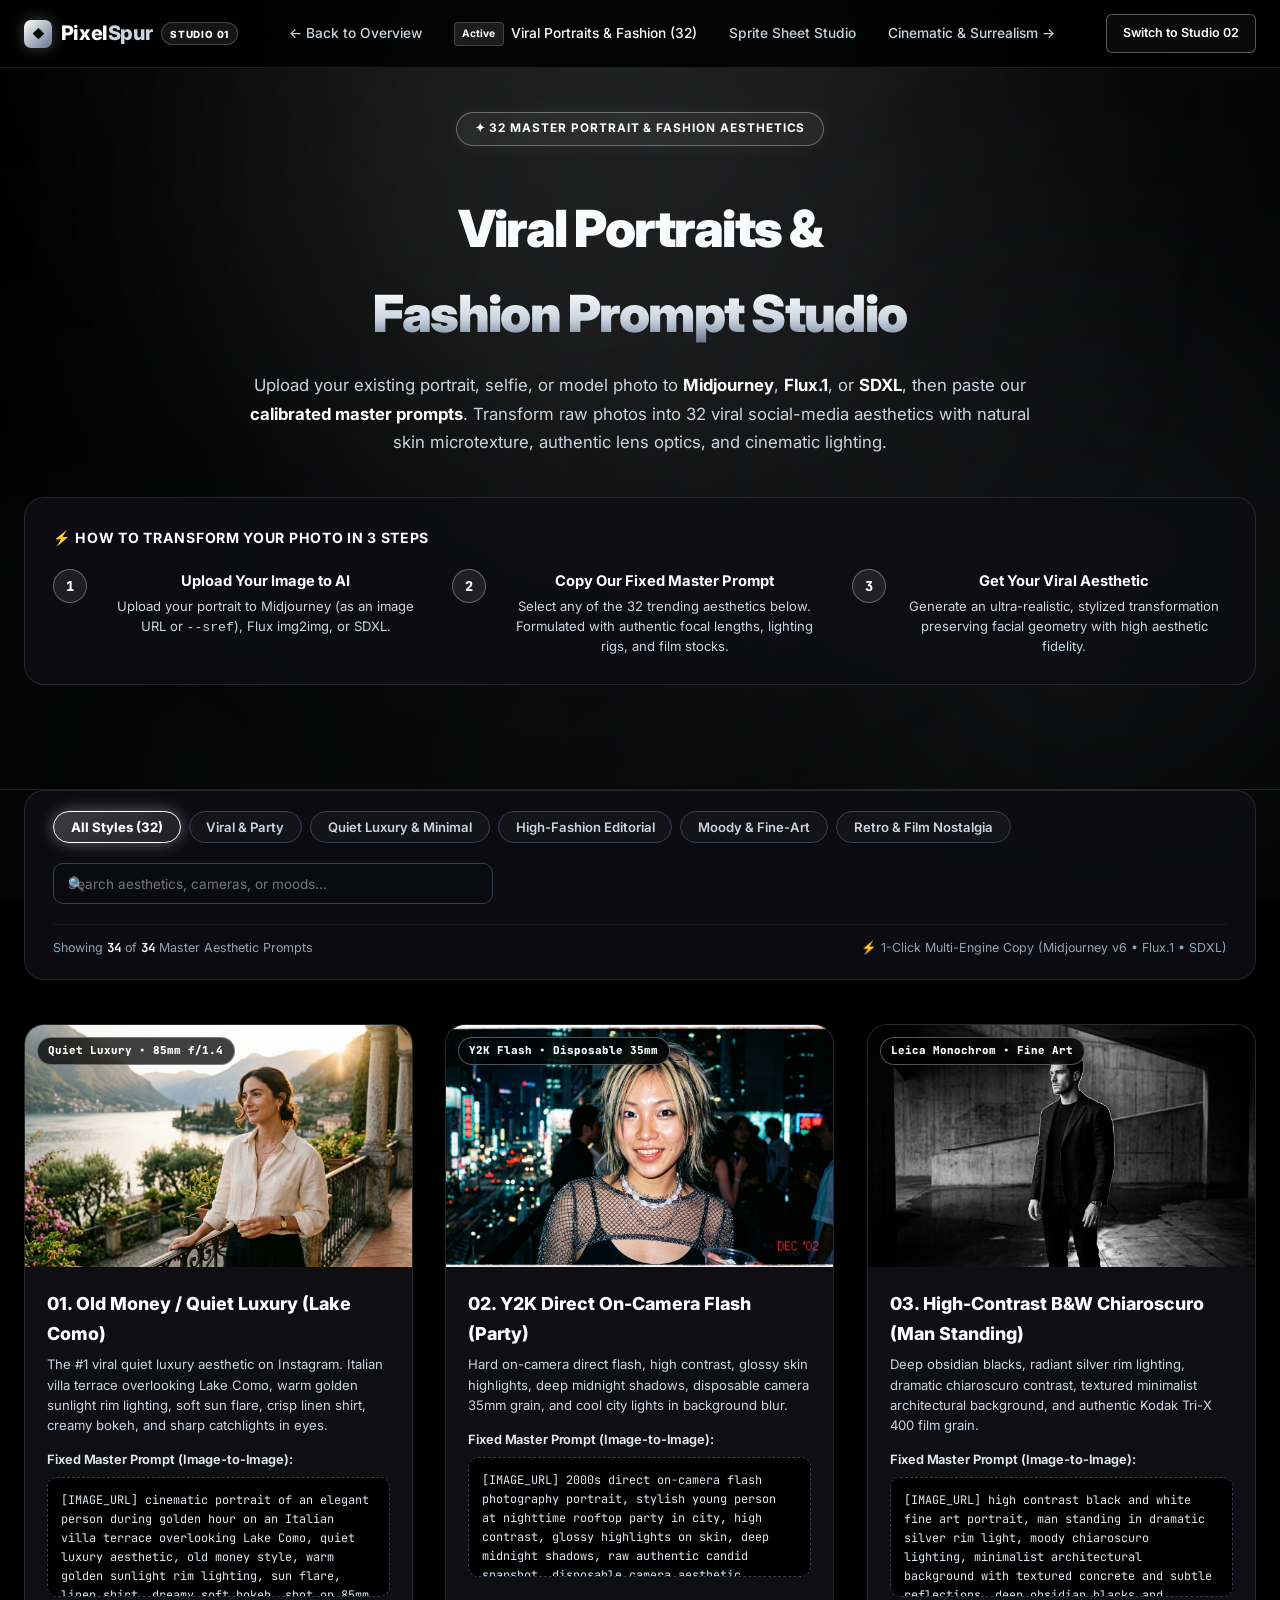
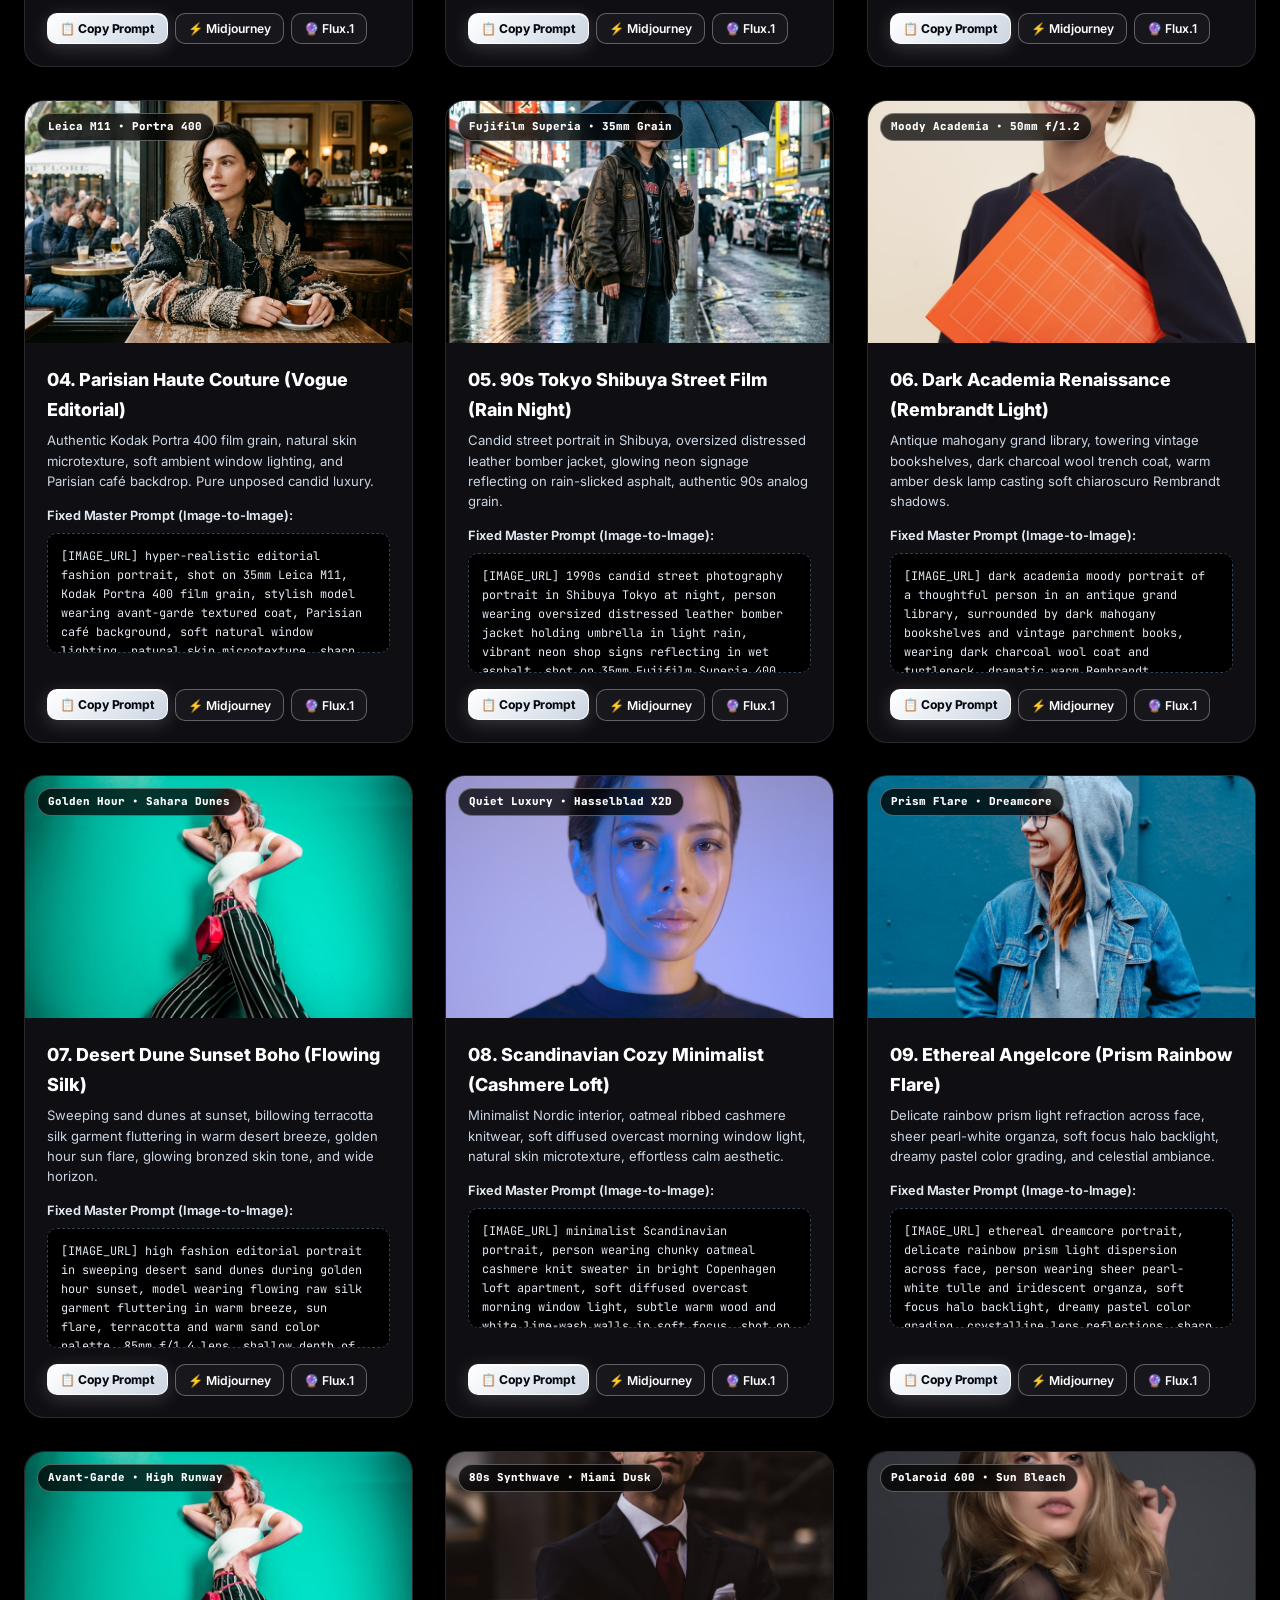
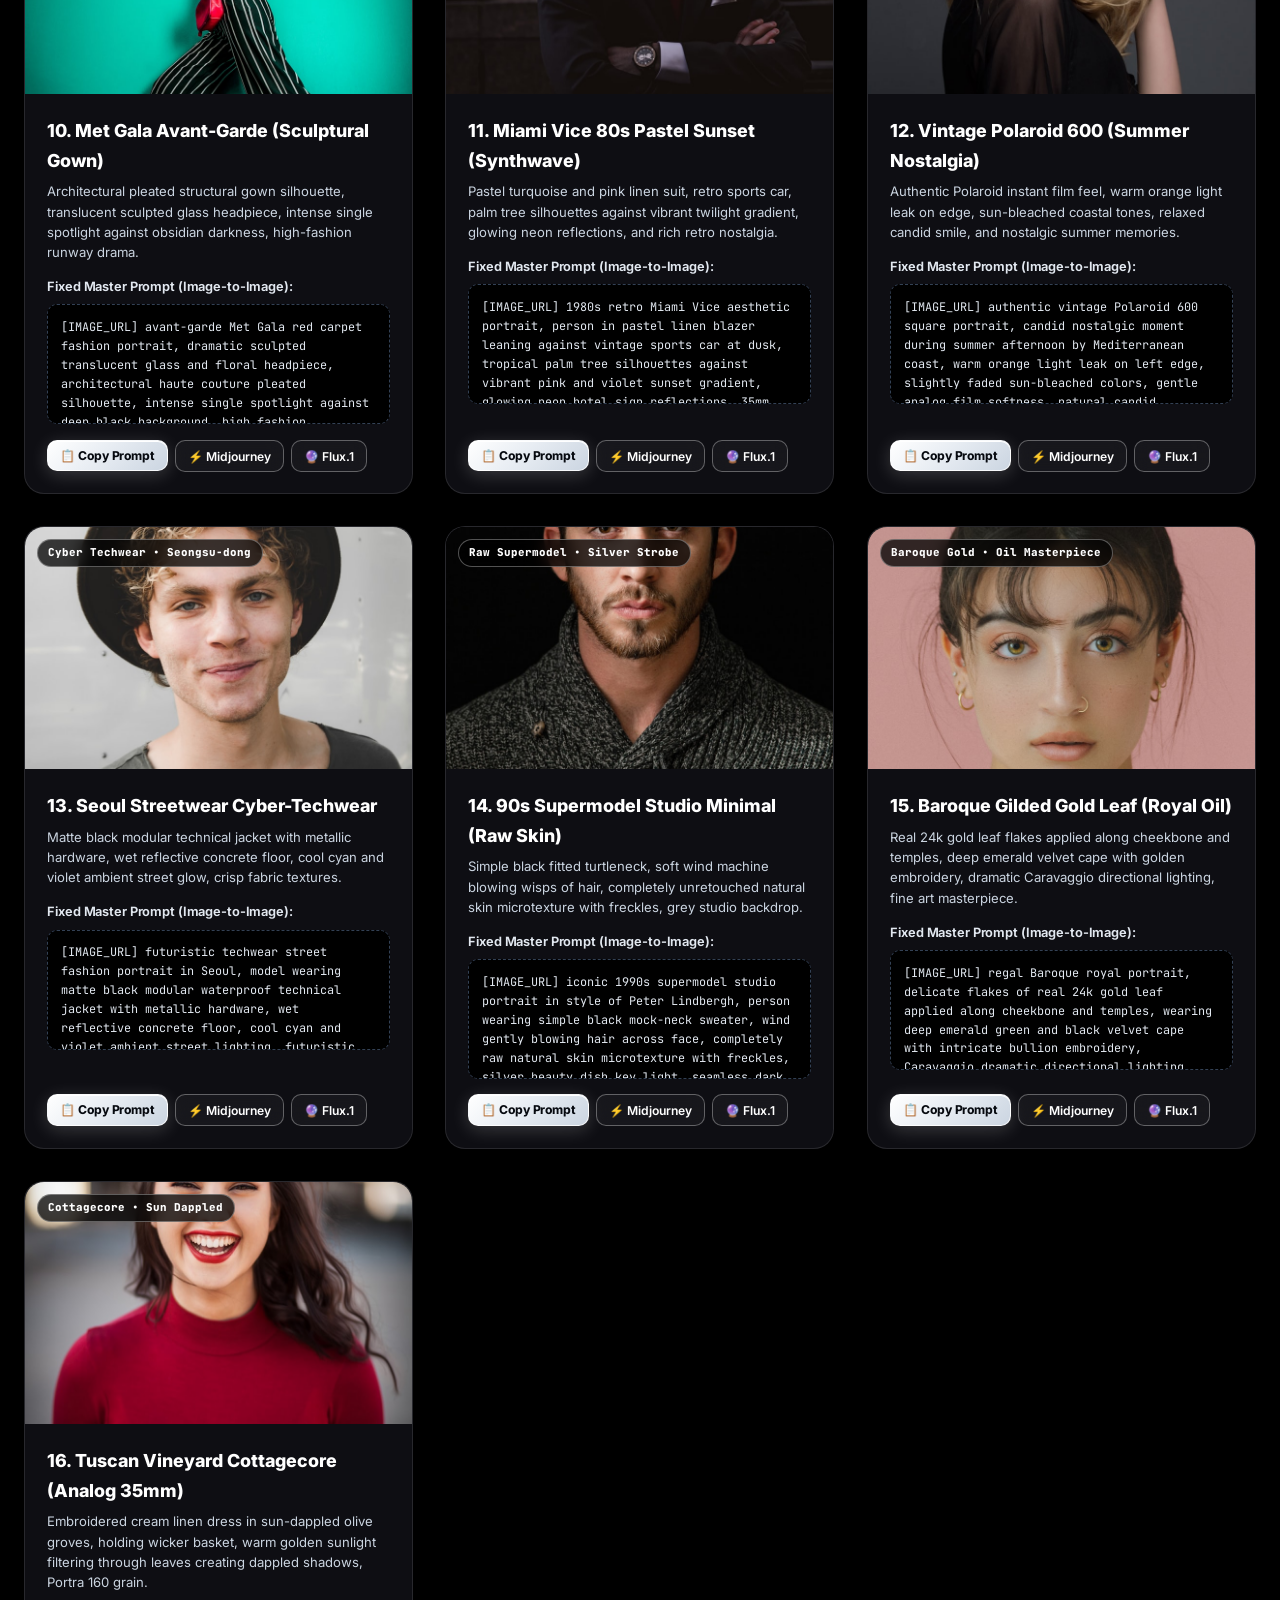
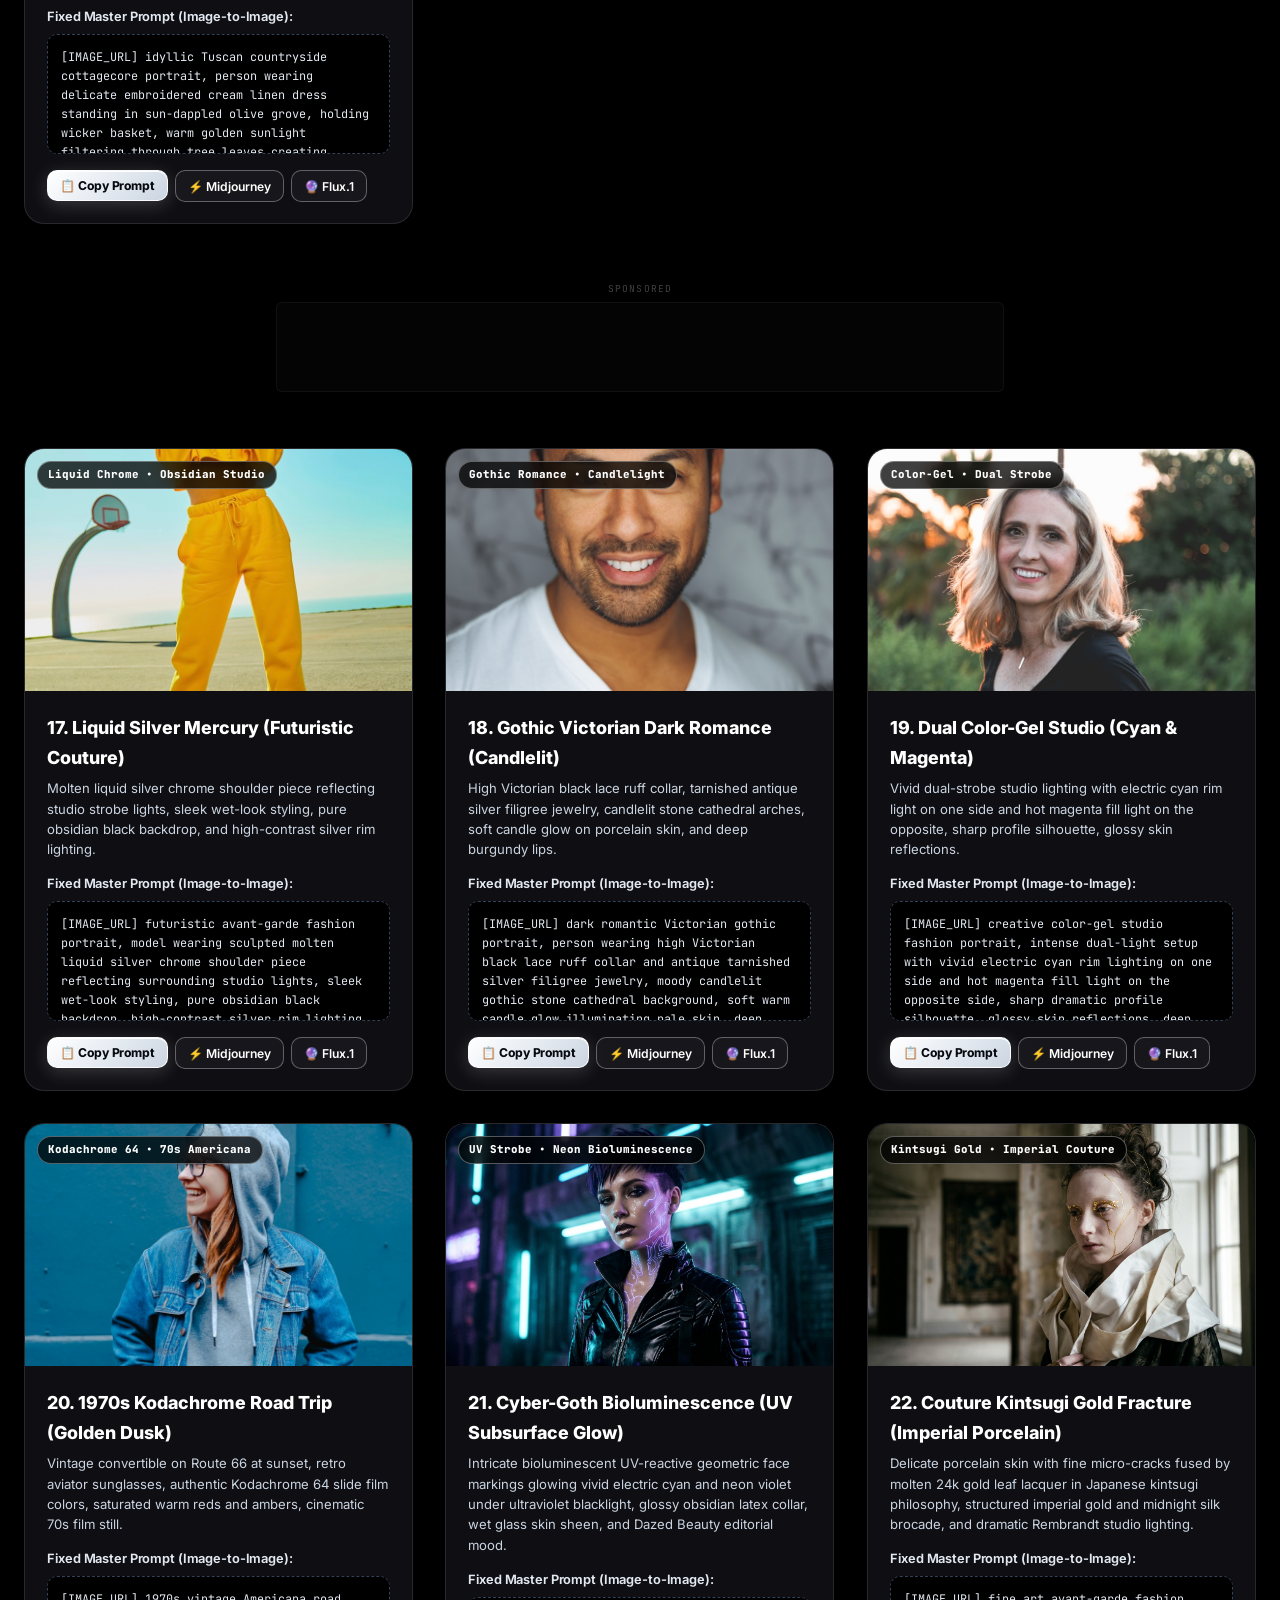
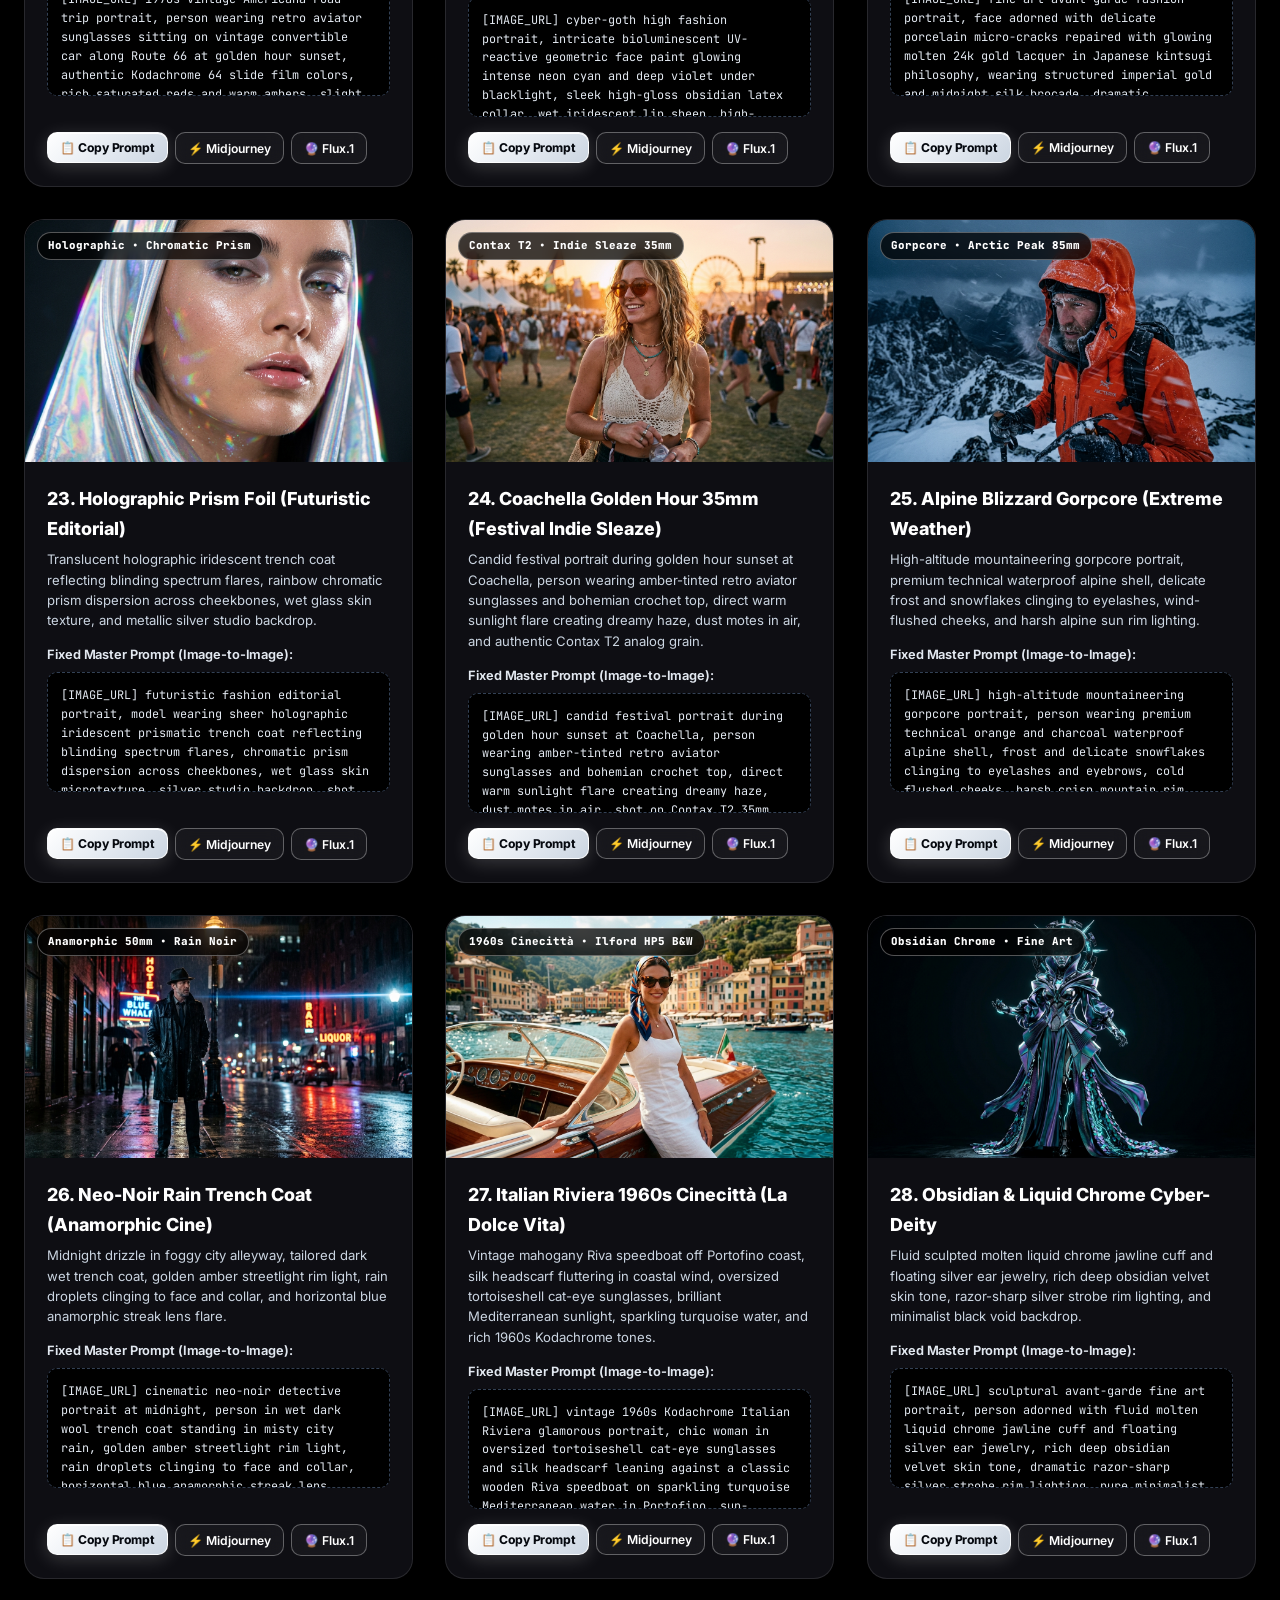
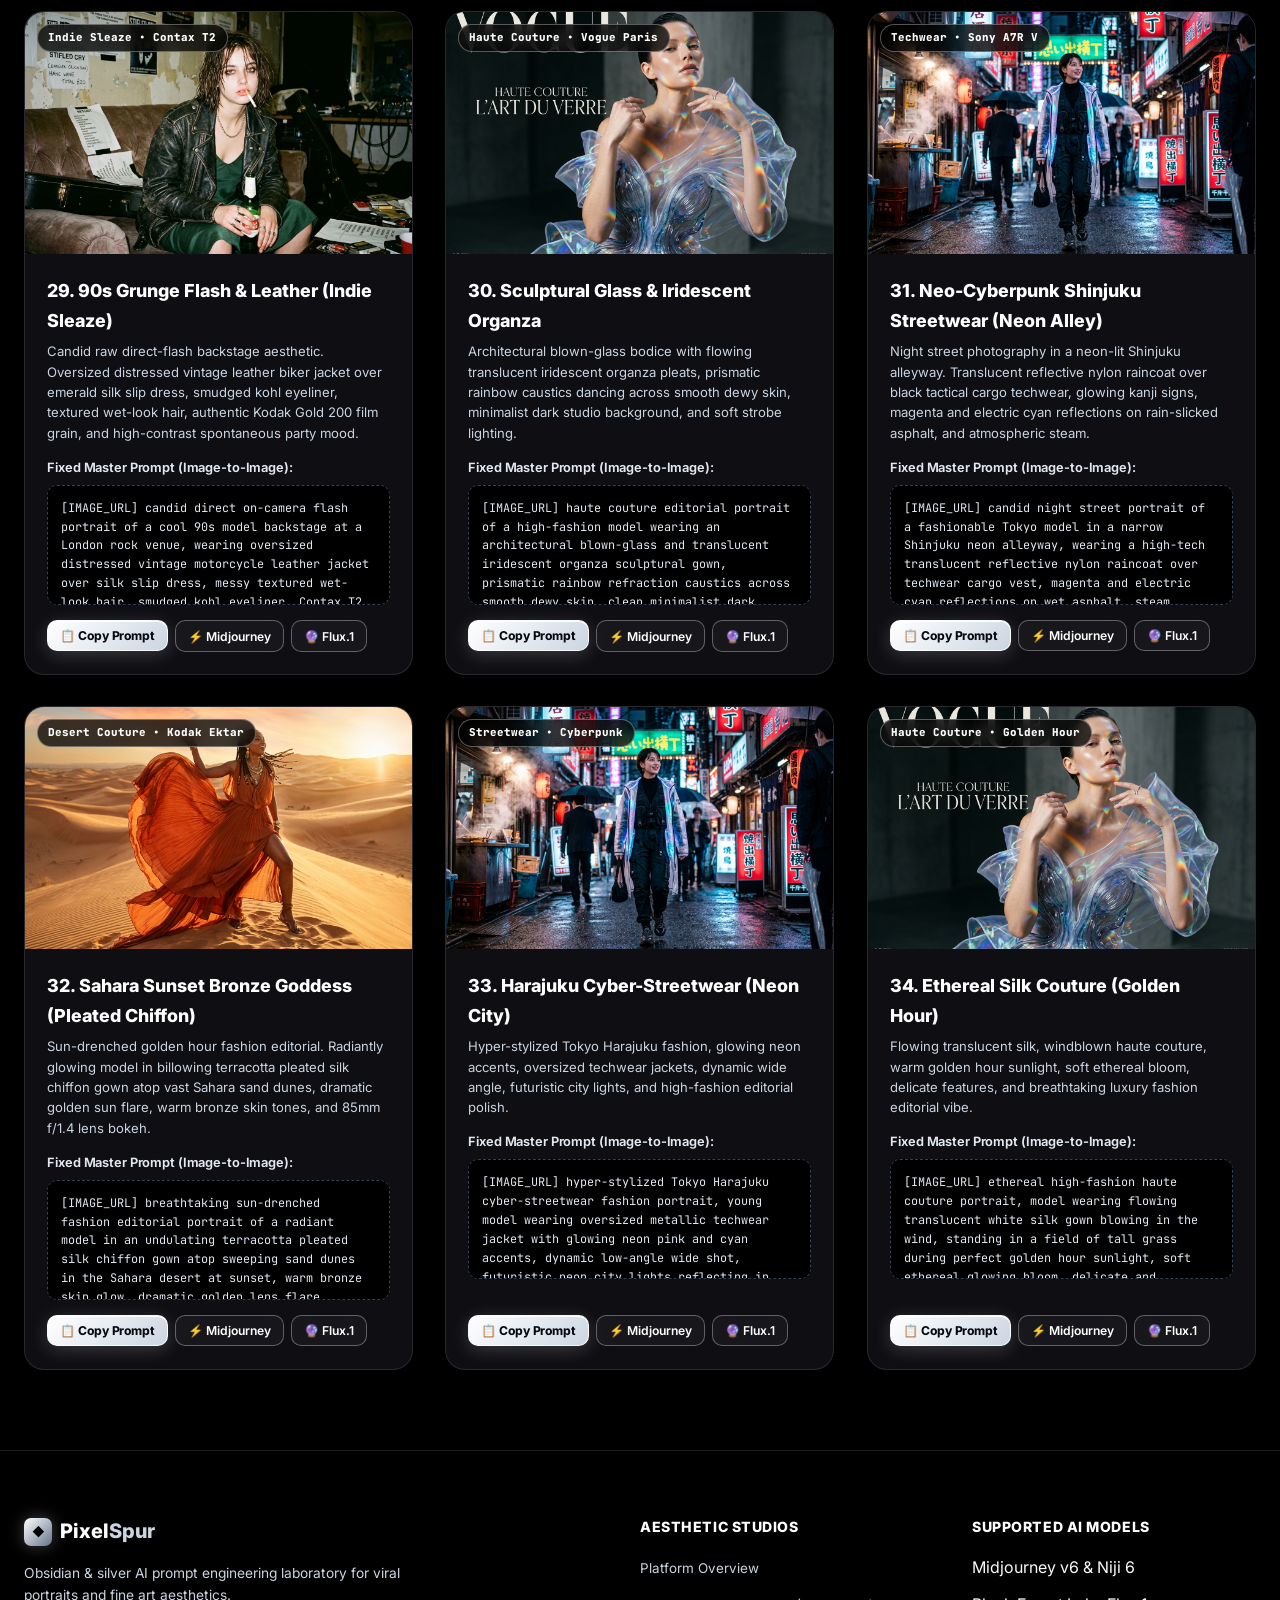
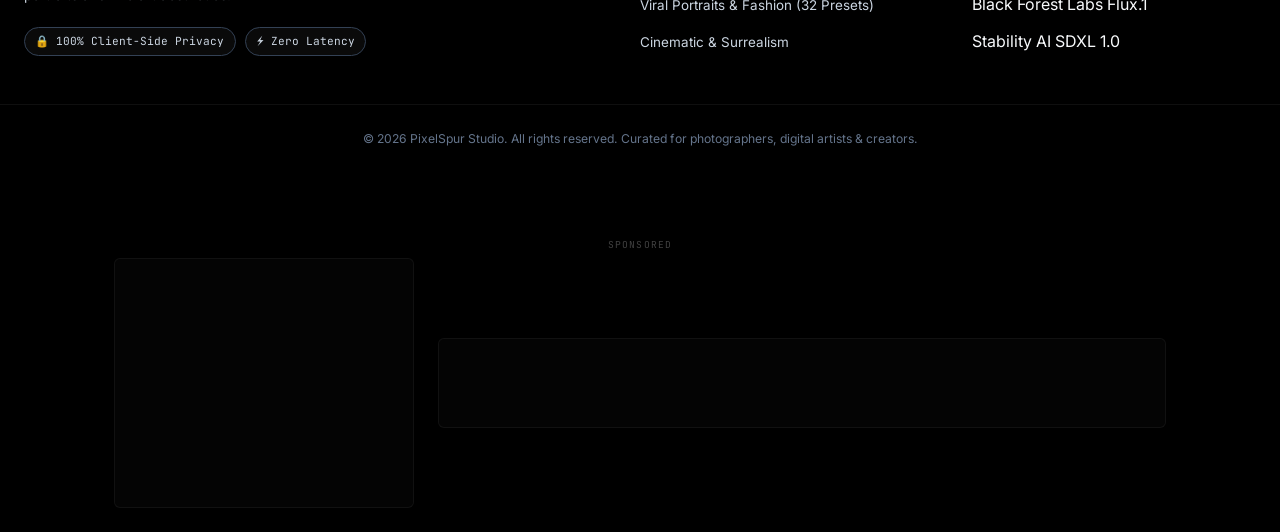
==== commit fde10850: "Optimize ad containers, add mid-page ad placements across all pages for higher CPM" ====
--- a/aesthetic-studio.html
+++ b/aesthetic-studio.html
@@ -464,6 +464,11 @@
       </div>
     </article>
 
+    <!-- High-CPM Mid-Gallery Ad Banner -->
+    <div class="ad-slot-wrapper" style="grid-column: 1 / -1; margin: 1.5rem 0;">
+      <div id="ad-slot-mid-728x90" class="ad-slot-728x90"></div>
+    </div>
+
     <!-- 17. 17. Liquid Silver Mercury (Futuristic Couture) -->
     <article class="aesthetic-card-full reveal-on-scroll" data-category="editorial">
       <div class="card-thumb-wrap">
@@ -888,47 +893,44 @@
   </div>
 </footer>
 
+<!-- High-CPM Pre-Footer Ads: 300x250 + 728x90 -->
+<div class="ad-slot-wrapper" style="margin: 3rem auto 1.5rem;">
+  <div class="ad-slots-row">
+    <div id="ad-slot-300x250" class="ad-slot-300x250"></div>
+    <div id="ad-slot-728x90" class="ad-slot-728x90"></div>
+  </div>
+</div>
+
+<!-- Application Scripts -->
 <script src="app.js"></script>
 
-<!-- ======== ADSTERRA LAZY LOADER (non-blocking, loads after page) ======== -->
-<div id="ad-slot-300x250" style="display:flex;justify-content:center;align-items:center;padding:1.5rem 0;min-height:270px;"></div>
-<div id="ad-slot-728x90" style="display:flex;justify-content:center;align-items:center;padding:1rem 0;min-height:110px;overflow:hidden;"></div>
+<!-- ======== ADSTERRA HIGH-CPM AD LOADER ======== -->
 <script>
   window.addEventListener('load', function() {
     setTimeout(function() {
-      // 300x250 Banner
-      (function() {
-        var slot = document.getElementById('ad-slot-300x250');
+      function injectAd(slotId, key, format, w, h) {
+        var slot = document.getElementById(slotId);
         if (!slot) return;
         var s1 = document.createElement('script');
-        s1.text = "atOptions = {'key':'c075bb1d519d3ba0713981030cb622ed','format':'iframe','height':250,'width':300,'params':{}};";
+        s1.text = "atOptions = {'key':'" + key + "','format':'" + format + "','height':" + h + ",'width':" + w + ",'params':{}};";
         s1.setAttribute('data-cfasync','false');
         s1.type = 'text/javascript';
         slot.appendChild(s1);
         var s2 = document.createElement('script');
         s2.setAttribute('data-cfasync','false');
         s2.type = 'text/javascript';
-        s2.src = 'https://www.highrevenueformat.com/c075bb1d519d3ba0713981030cb622ed/invoke.js';
+        s2.src = 'https://www.highrevenueformat.com/' + key + '/invoke.js';
         s2.async = true;
         slot.appendChild(s2);
-      })();
-      // 728x90 Leaderboard
-      (function() {
-        var slot = document.getElementById('ad-slot-728x90');
-        if (!slot) return;
-        var s3 = document.createElement('script');
-        s3.text = "atOptions = {'key':'d5787b8bf3e86de096d5f5bf12337635','format':'iframe','height':90,'width':728,'params':{}};";
-        s3.setAttribute('data-cfasync','false');
-        s3.type = 'text/javascript';
-        slot.appendChild(s3);
-        var s4 = document.createElement('script');
-        s4.setAttribute('data-cfasync','false');
-        s4.type = 'text/javascript';
-        s4.src = 'https://www.highrevenueformat.com/d5787b8bf3e86de096d5f5bf12337635/invoke.js';
-        s4.async = true;
-        slot.appendChild(s4);
-      })();
-    }, 1500); // 1.5 second delay after page load
+      }
+
+      // Mid-gallery Leaderboard
+      injectAd('ad-slot-mid-728x90', 'd5787b8bf3e86de096d5f5bf12337635', 'iframe', 728, 90);
+      // Bottom 300x250 Banner
+      injectAd('ad-slot-300x250', 'c075bb1d519d3ba0713981030cb622ed', 'iframe', 300, 250);
+      // Bottom 728x90 Leaderboard
+      injectAd('ad-slot-728x90', 'd5787b8bf3e86de096d5f5bf12337635', 'iframe', 728, 90);
+    }, 1200);
   });
 </script>
 
--- a/style.css
+++ b/style.css
@@ -2602,3 +2602,64 @@
   box-shadow: 0 0 12px rgba(56, 189, 248, 0.25) !important;
 }
 
+/* ════════════ ADSTERRA AD SLOTS & HIGH-CPM PLACEMENTS ════════════ */
+.ad-slot-wrapper {
+  display: flex;
+  flex-direction: column;
+  align-items: center;
+  justify-content: center;
+  margin: 2.5rem auto;
+  position: relative;
+  width: 100%;
+  max-width: 100%;
+  text-align: center;
+}
+
+.ad-slot-wrapper::before {
+  content: "SPONSORED";
+  display: block;
+  font-family: var(--mono);
+  font-size: 0.6rem;
+  letter-spacing: 0.12em;
+  color: rgba(255, 255, 255, 0.25);
+  margin-bottom: 0.35rem;
+}
+
+.ad-slot-300x250 {
+  width: 300px;
+  min-width: 300px;
+  height: 250px;
+  min-height: 250px;
+  display: flex;
+  align-items: center;
+  justify-content: center;
+  background: rgba(255, 255, 255, 0.015);
+  border: 1px solid rgba(255, 255, 255, 0.05);
+  border-radius: var(--radius-sm);
+  overflow: hidden;
+}
+
+.ad-slot-728x90 {
+  width: 728px;
+  max-width: 100%;
+  height: 90px;
+  min-height: 90px;
+  display: flex;
+  align-items: center;
+  justify-content: center;
+  background: rgba(255, 255, 255, 0.015);
+  border: 1px solid rgba(255, 255, 255, 0.05);
+  border-radius: var(--radius-sm);
+  overflow: hidden;
+}
+
+.ad-slots-row {
+  display: flex;
+  align-items: center;
+  justify-content: center;
+  gap: 1.5rem;
+  flex-wrap: wrap;
+  width: 100%;
+}
+
+
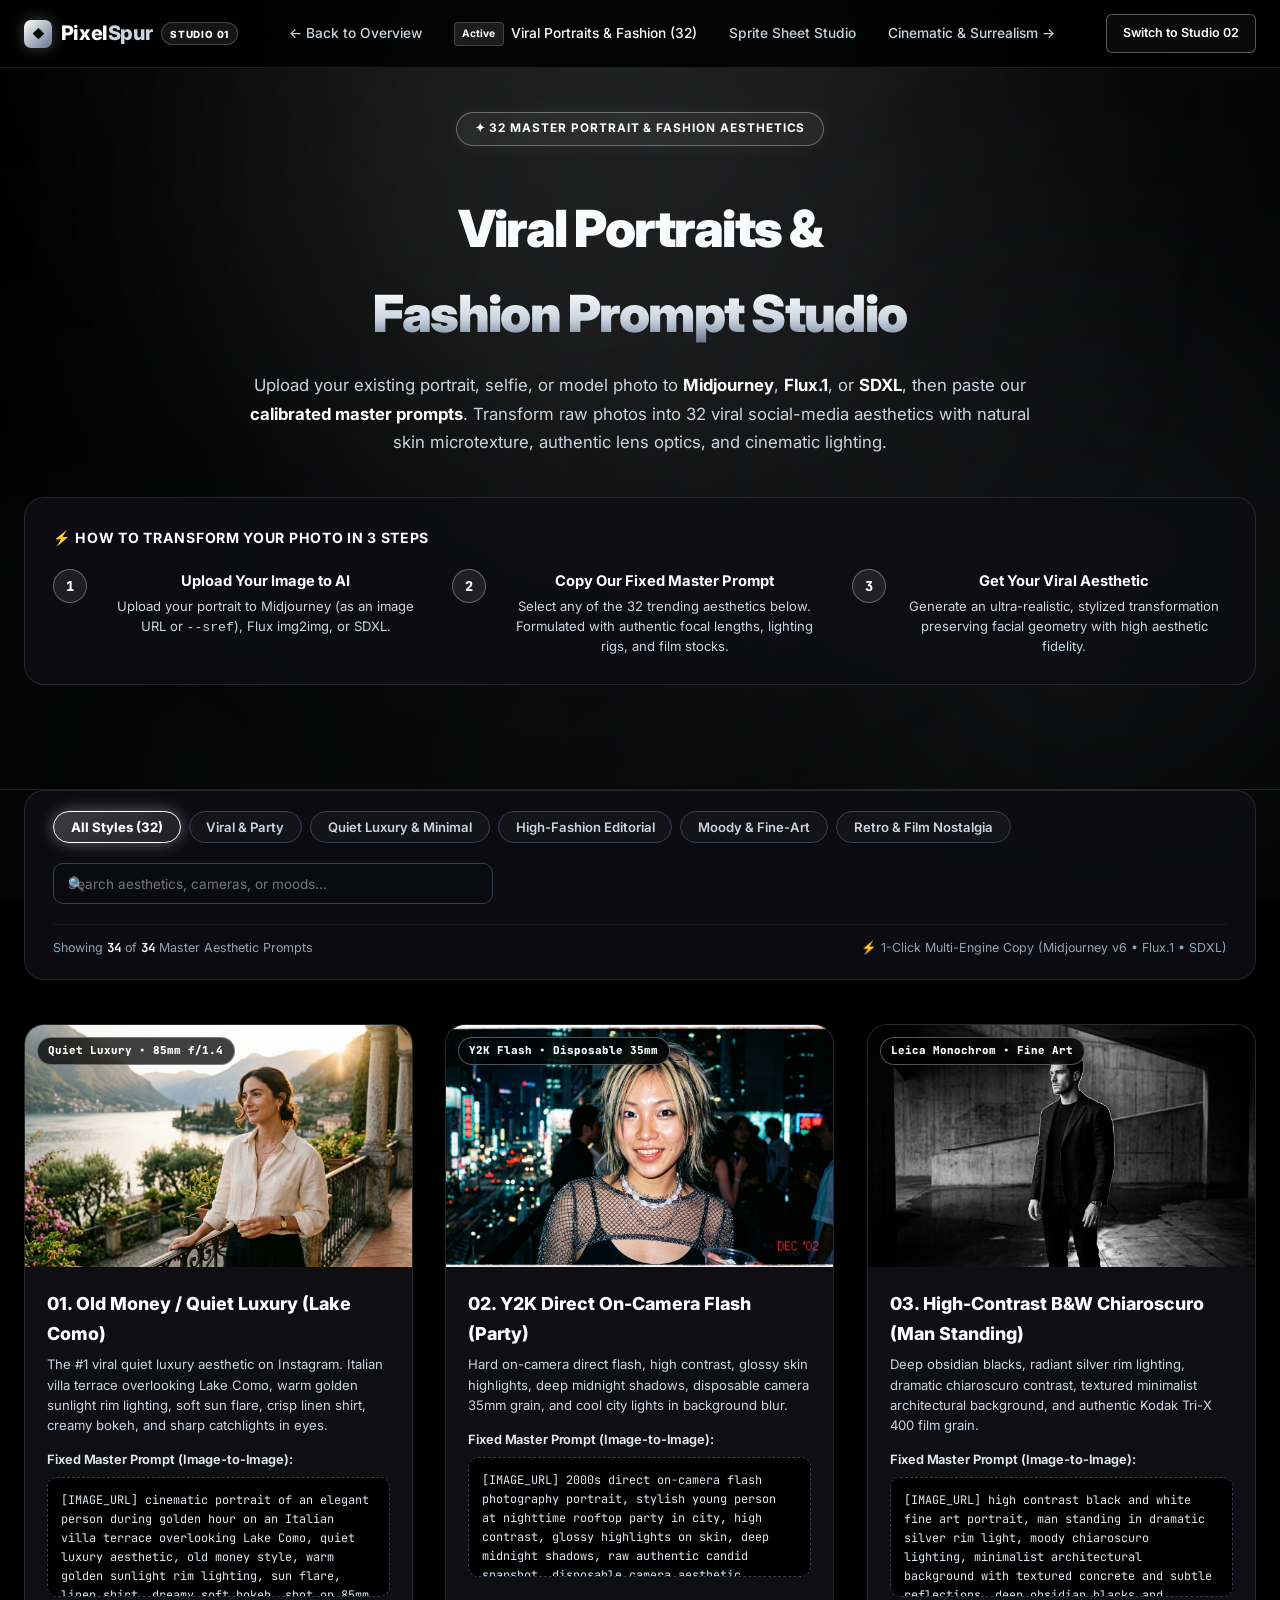
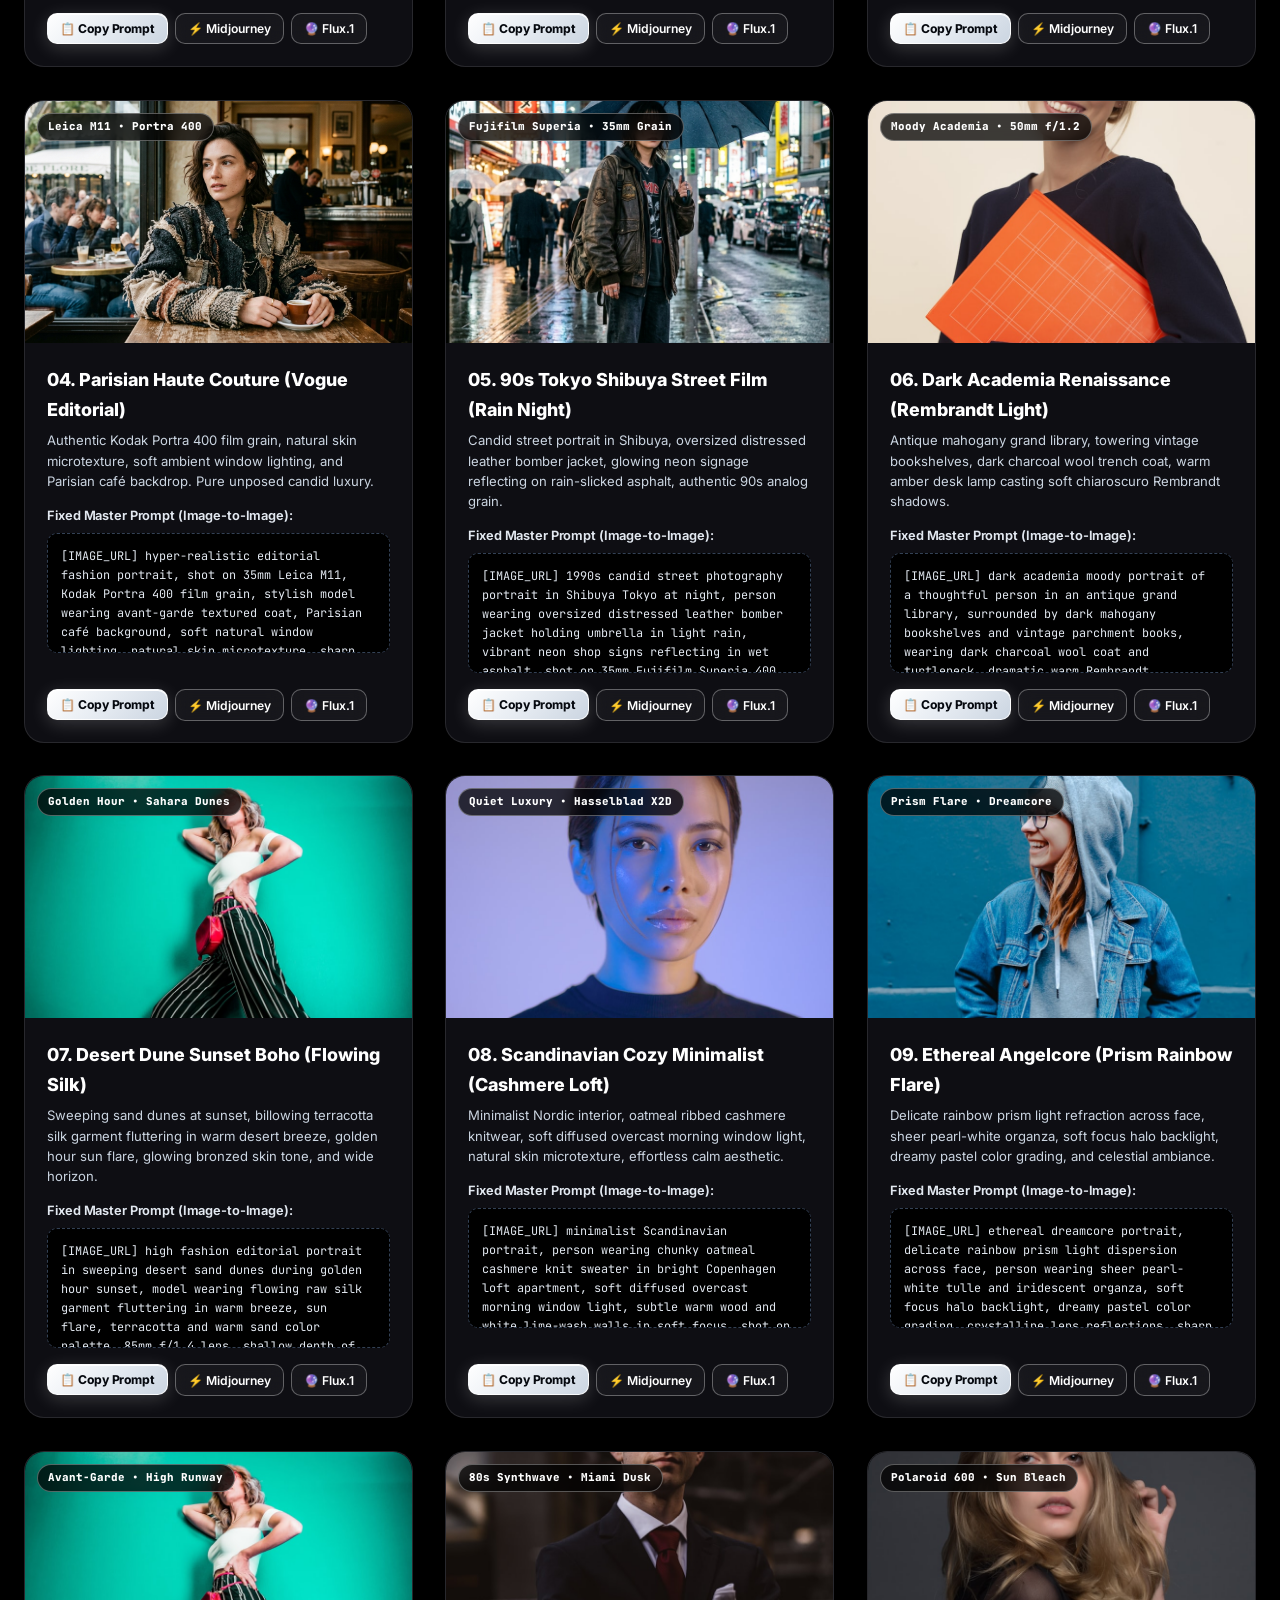
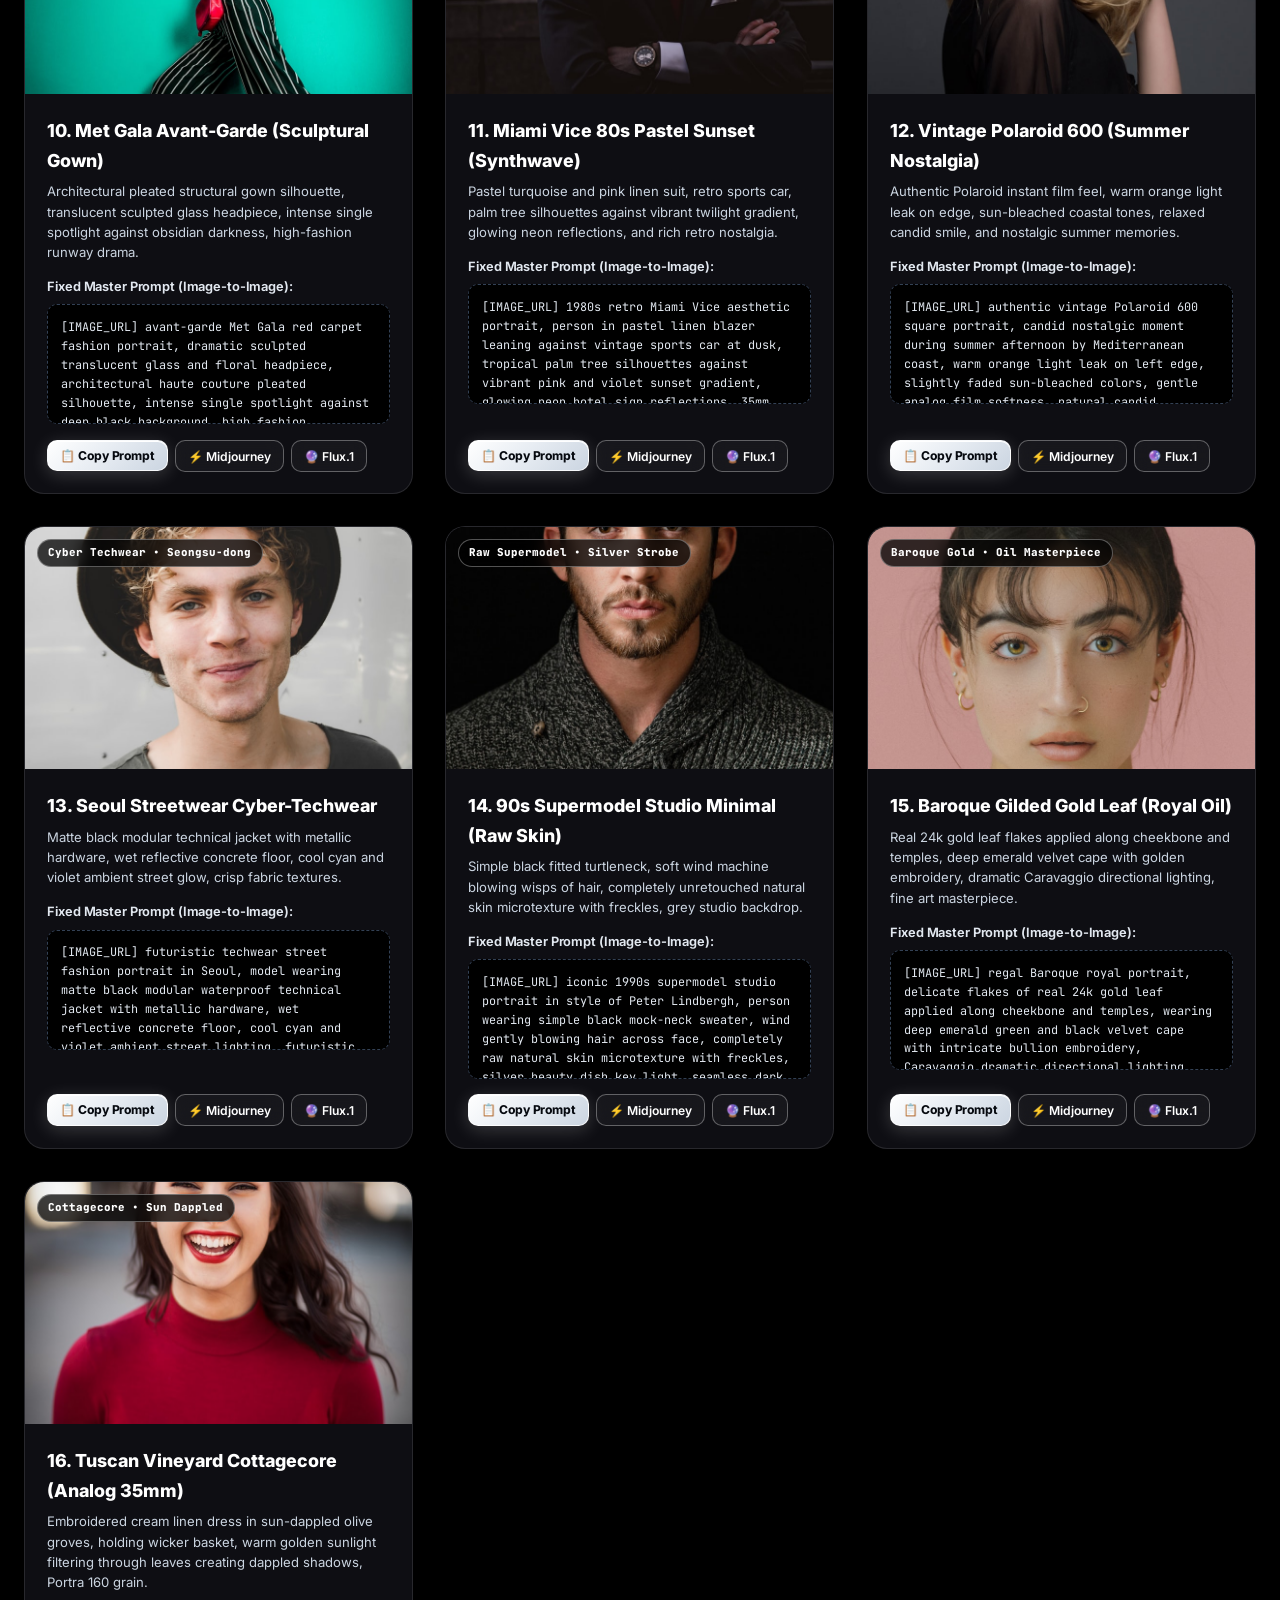
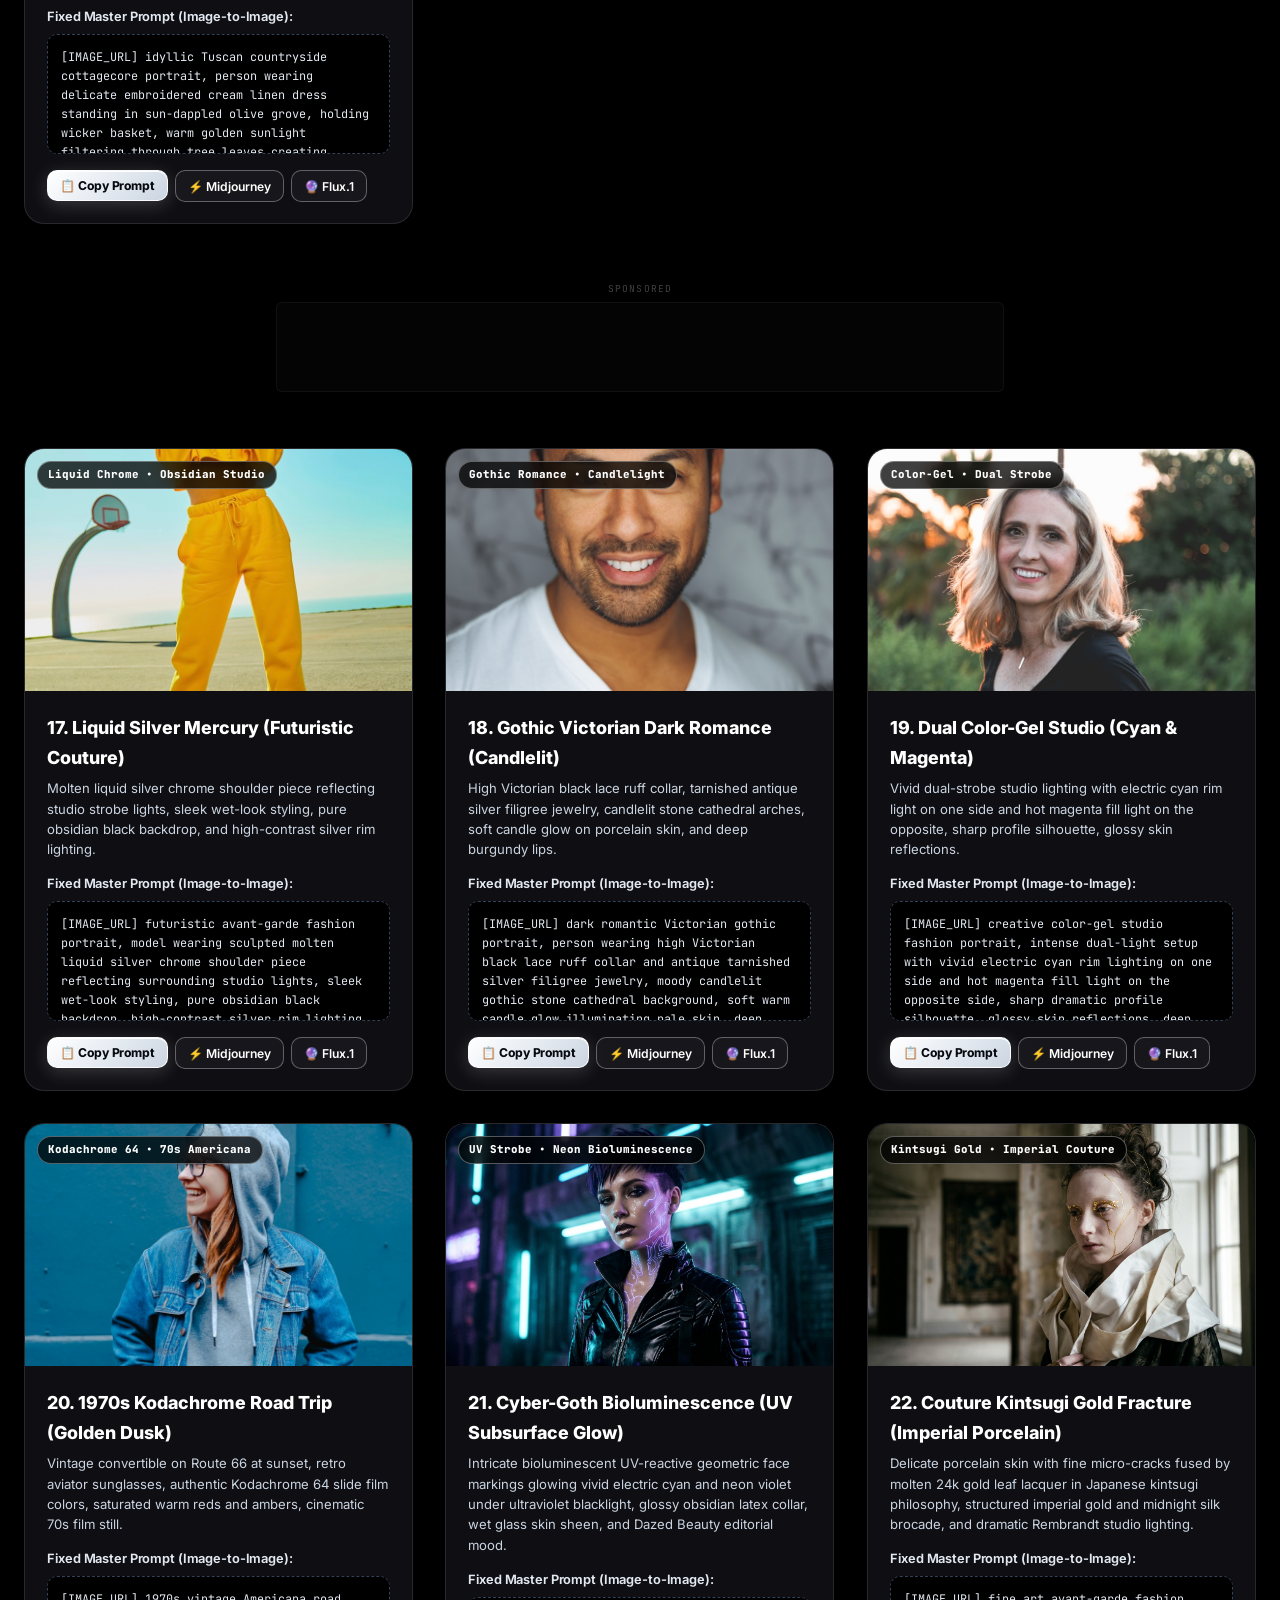
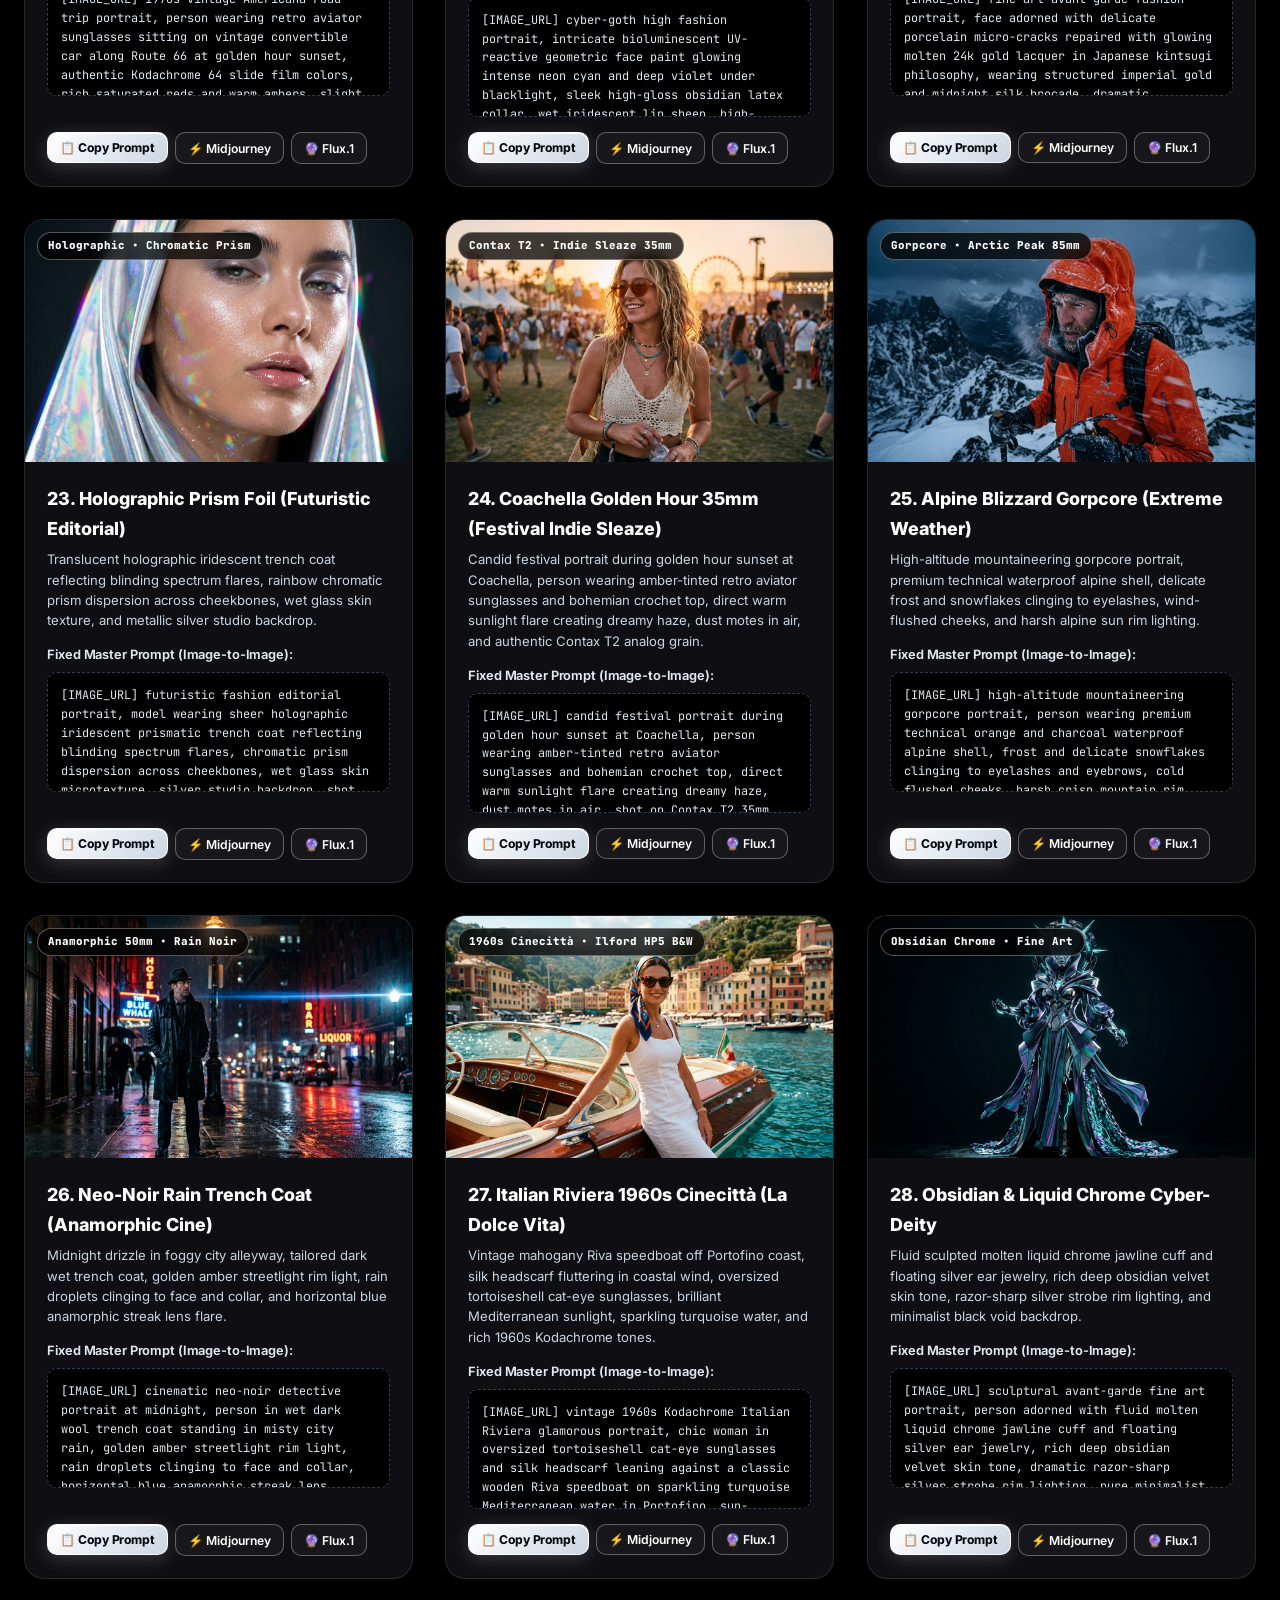
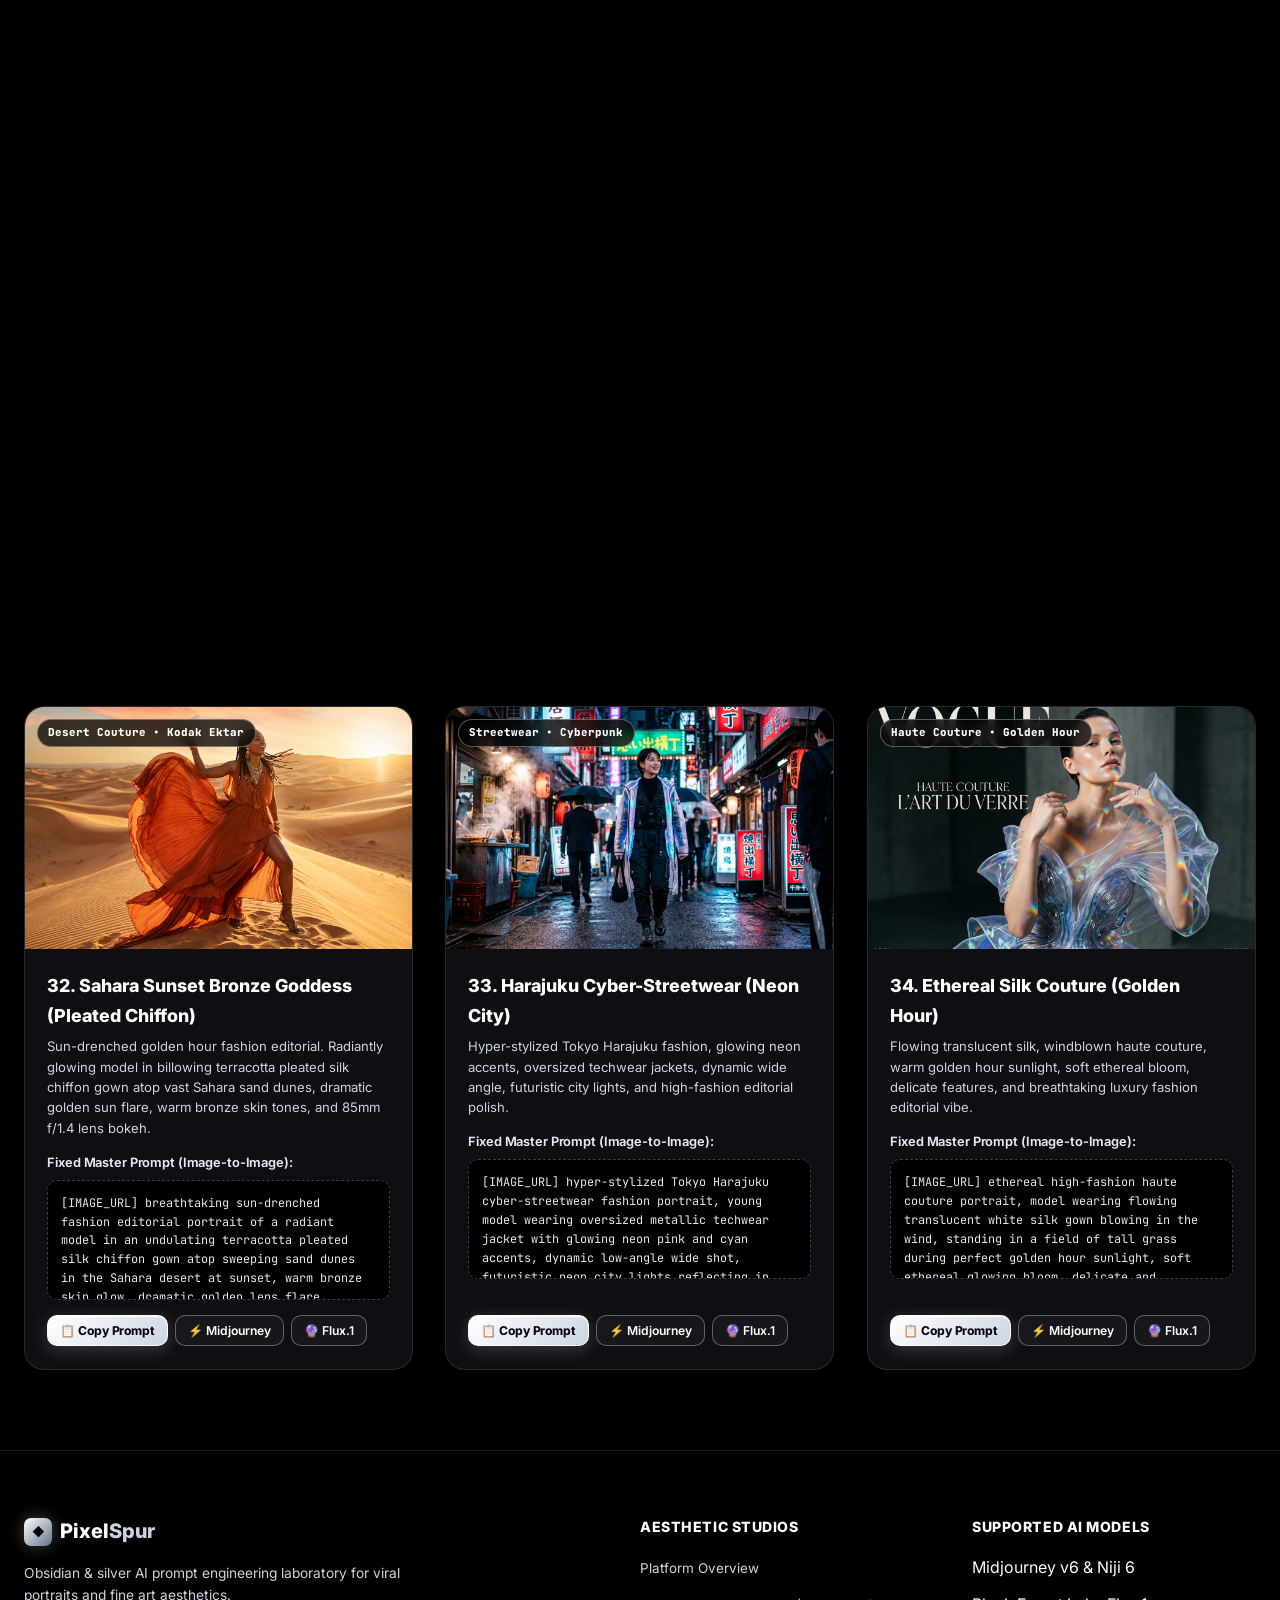
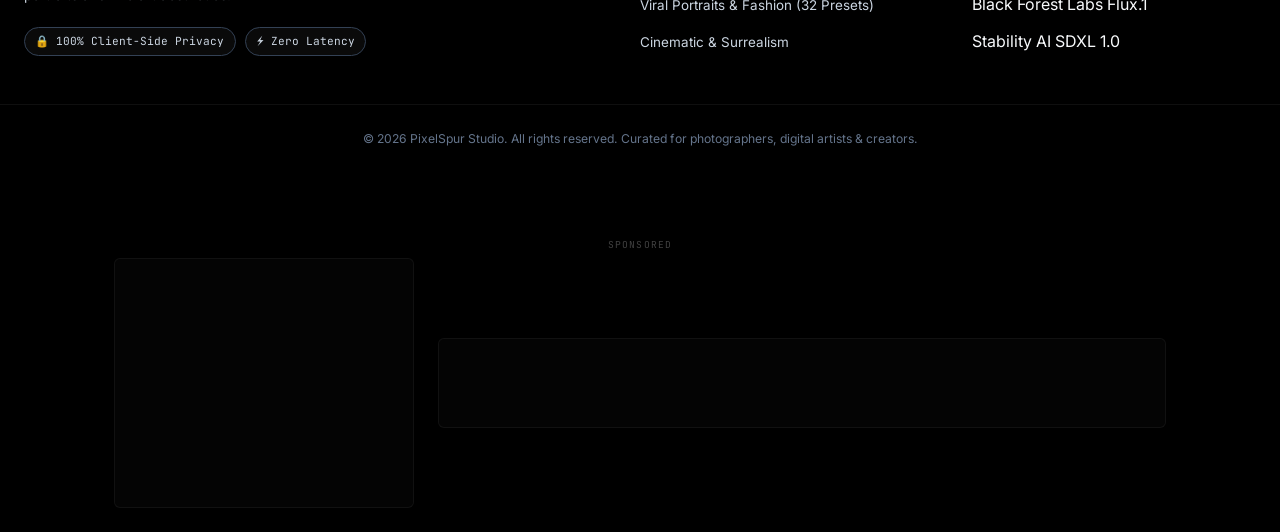
==== commit 6651390b: "Implement Adsterra official JS Async banner format with dedicated container across all pages" ====
--- a/aesthetic-studio.html
+++ b/aesthetic-studio.html
@@ -15,6 +15,23 @@
   <!-- Stylesheet -->
   <link rel="icon" href="favicon.svg" type="image/svg+xml"/>
   <link rel="stylesheet" href="style.css"/>
+
+  <!-- Adsterra JS Async Format Loader -->
+  <script>
+    if (typeof atAsyncOptions !== 'object') var atAsyncOptions = [];
+    atAsyncOptions.push({
+      key: 'd5787b8bf3e86de096d5f5bf12337635',
+      format: 'js',
+      async: true,
+      container: 'atContainer-d5787b8bf3e86de096d5f5bf12337635',
+      params: {},
+    });
+    var script = document.createElement('script');
+    script.type = 'text/javascript';
+    script.async = true;
+    script.src = 'https://www.highrevenueformat.com/d5787b8bf3e86de096d5f5bf12337635/invoke.js';
+    document.getElementsByTagName('head')[0].appendChild(script);
+  </script>
 </head>
 <body>
 
@@ -893,11 +910,11 @@
   </div>
 </footer>
 
-<!-- High-CPM Pre-Footer Ads: 300x250 + 728x90 -->
+<!-- High-CPM Pre-Footer Ads: 300x250 + 728x90 (Official Adsterra JS Async Container) -->
 <div class="ad-slot-wrapper" style="margin: 3rem auto 1.5rem;">
   <div class="ad-slots-row">
     <div id="ad-slot-300x250" class="ad-slot-300x250"></div>
-    <div id="ad-slot-728x90" class="ad-slot-728x90"></div>
+    <div id="atContainer-d5787b8bf3e86de096d5f5bf12337635" class="ad-slot-728x90"></div>
   </div>
 </div>
 
@@ -928,8 +945,6 @@
       injectAd('ad-slot-mid-728x90', 'd5787b8bf3e86de096d5f5bf12337635', 'iframe', 728, 90);
       // Bottom 300x250 Banner
       injectAd('ad-slot-300x250', 'c075bb1d519d3ba0713981030cb622ed', 'iframe', 300, 250);
-      // Bottom 728x90 Leaderboard
-      injectAd('ad-slot-728x90', 'd5787b8bf3e86de096d5f5bf12337635', 'iframe', 728, 90);
     }, 1200);
   });
 </script>
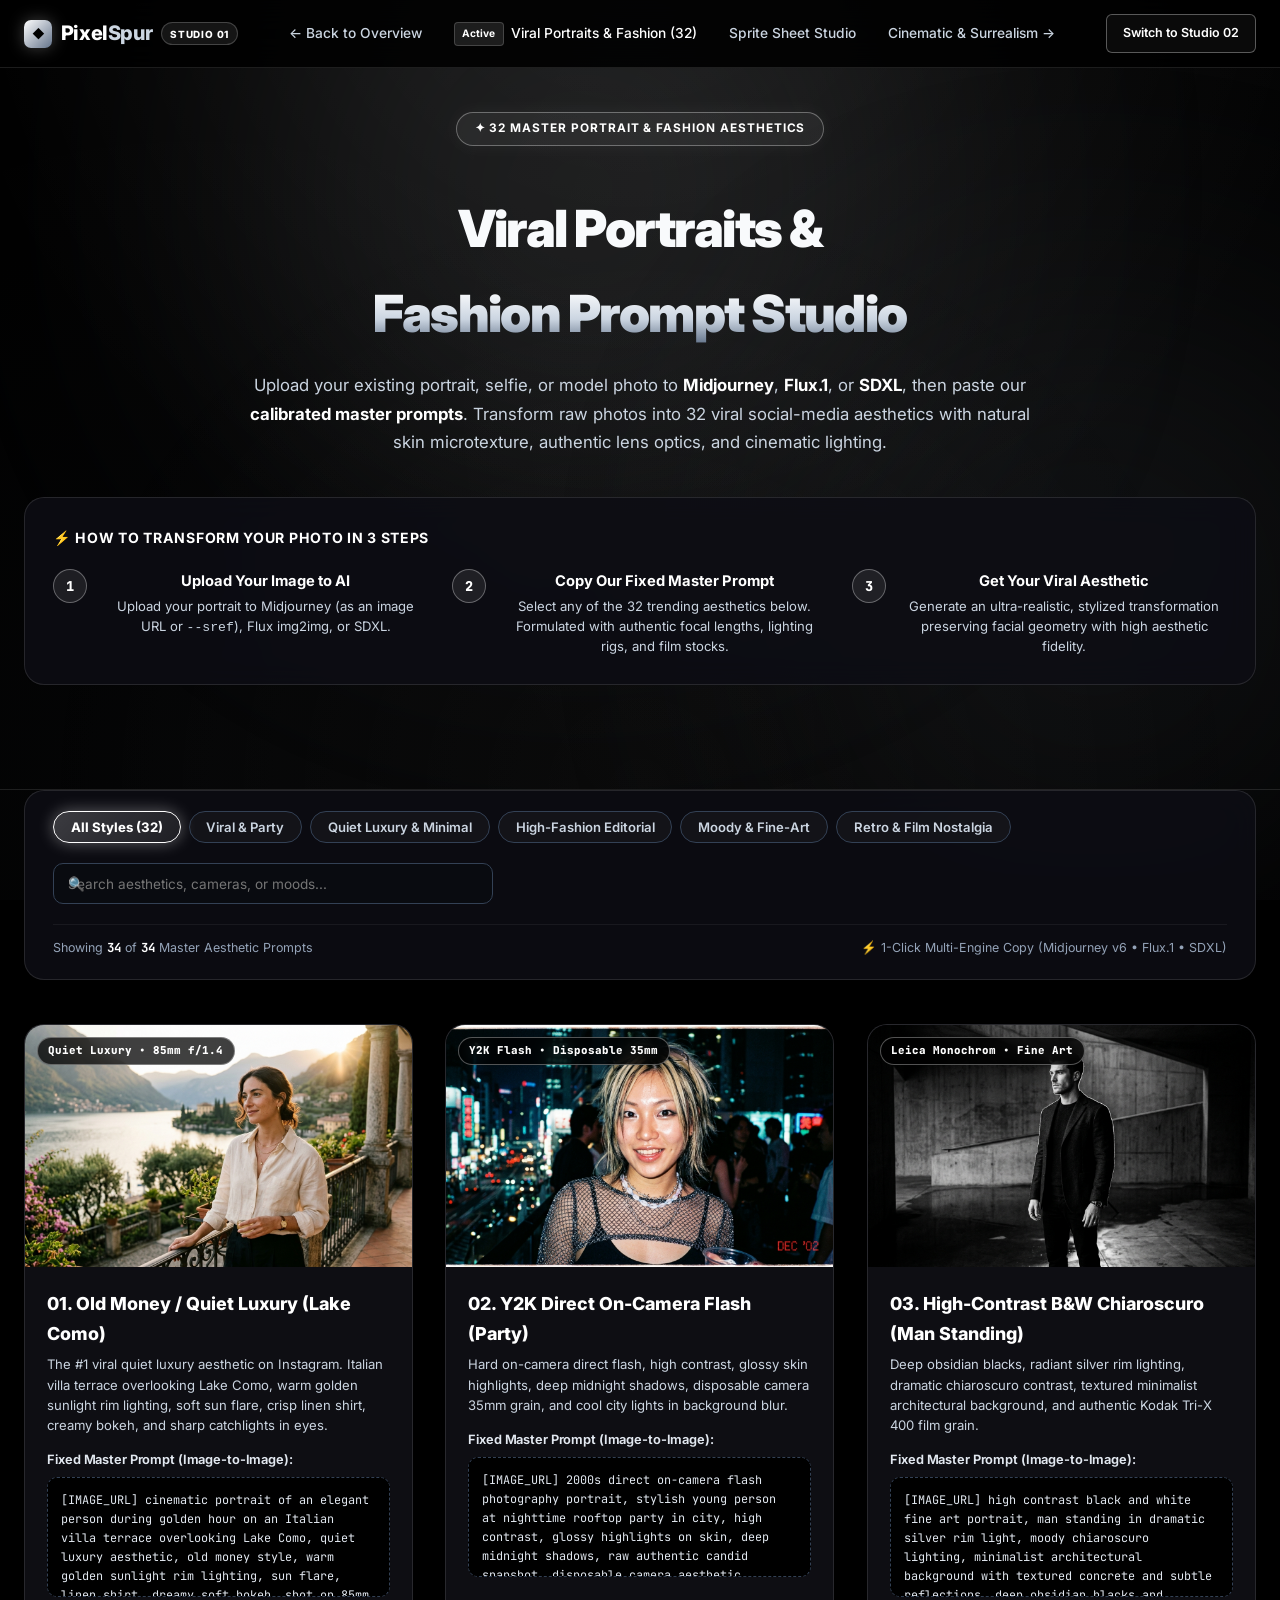
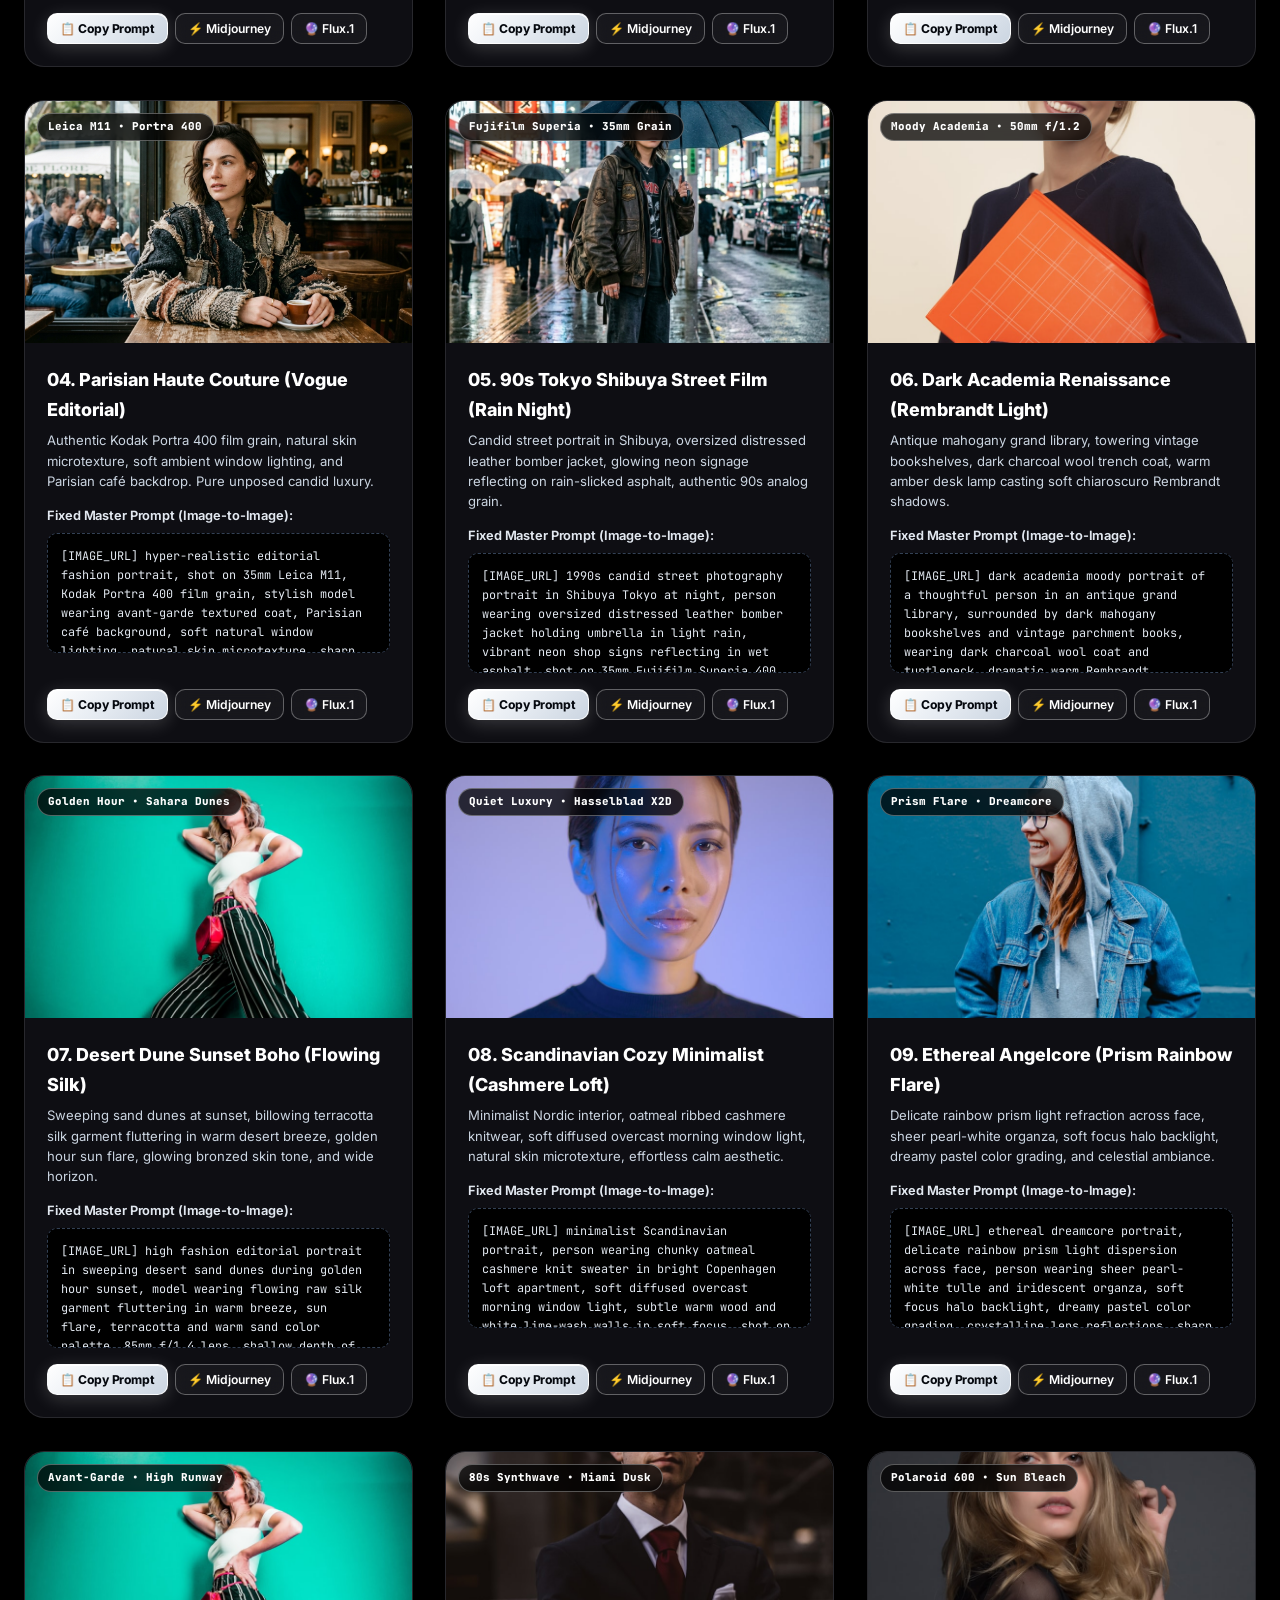
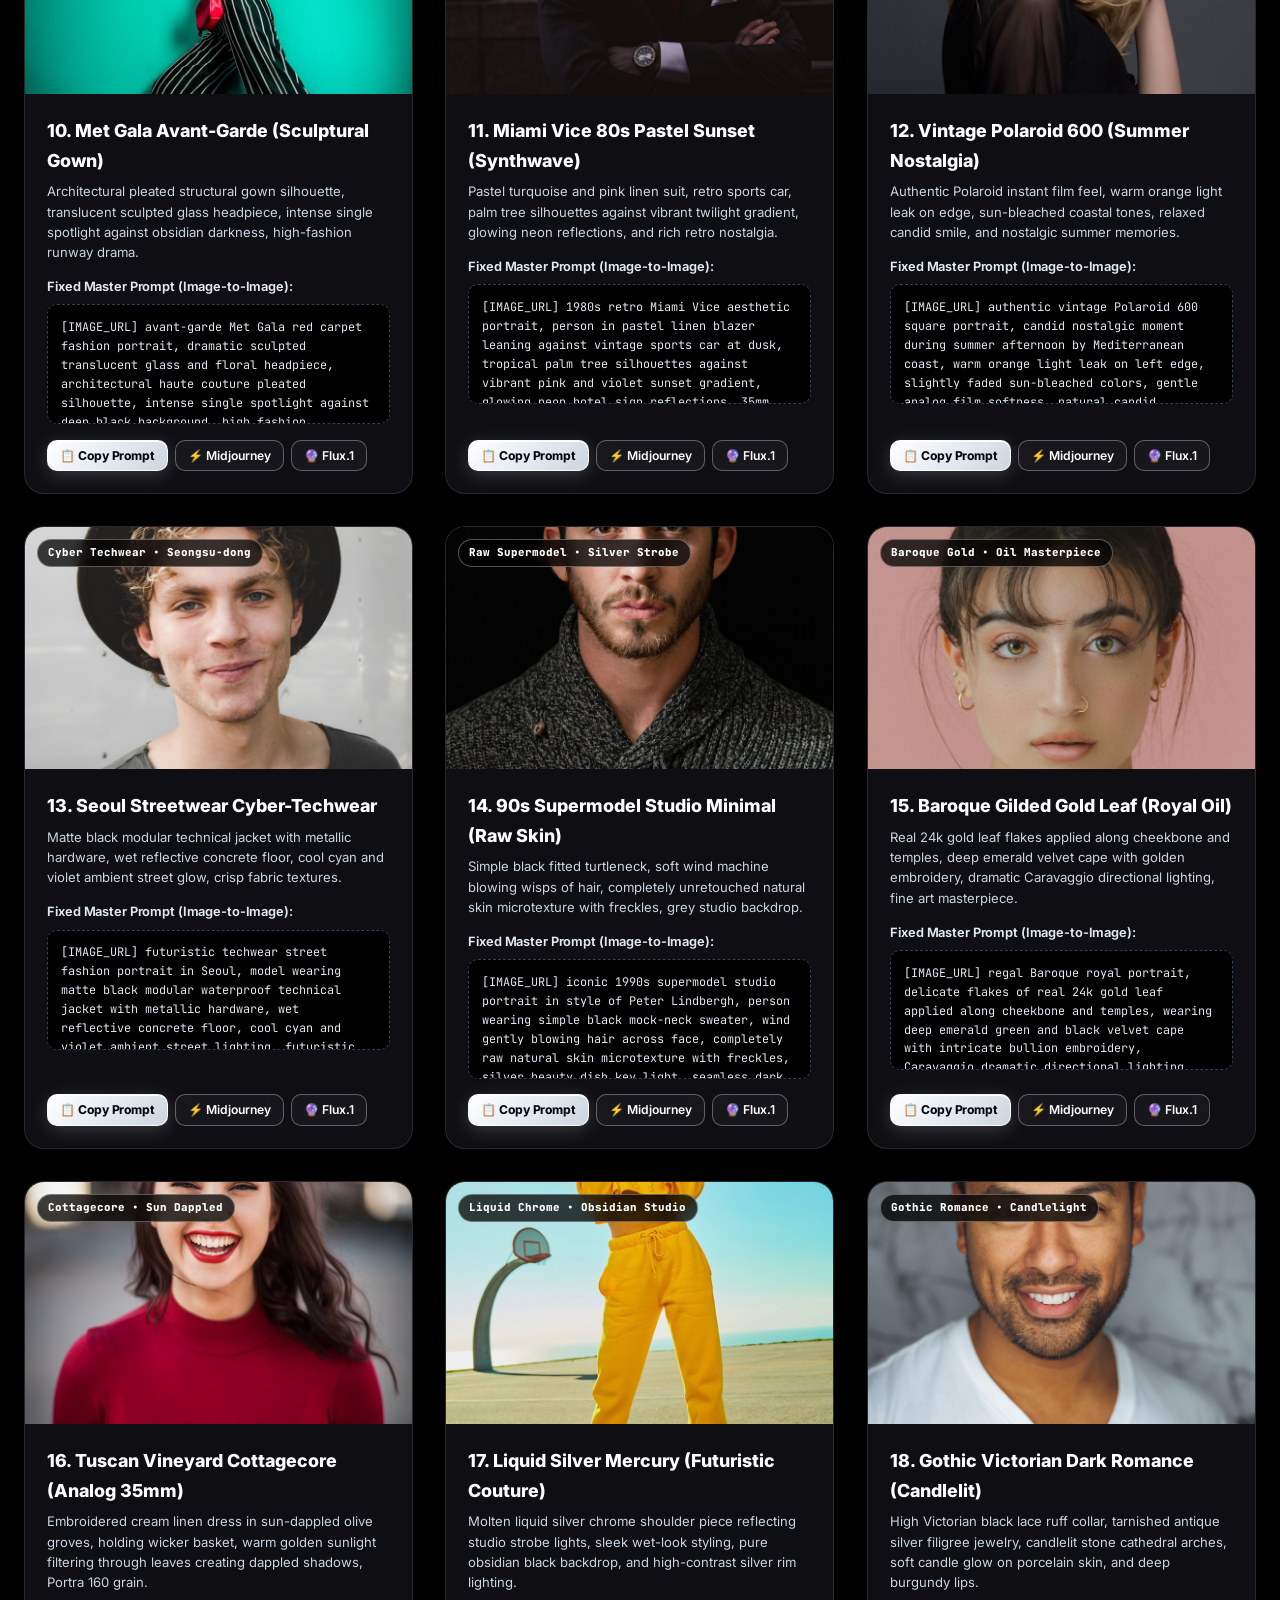
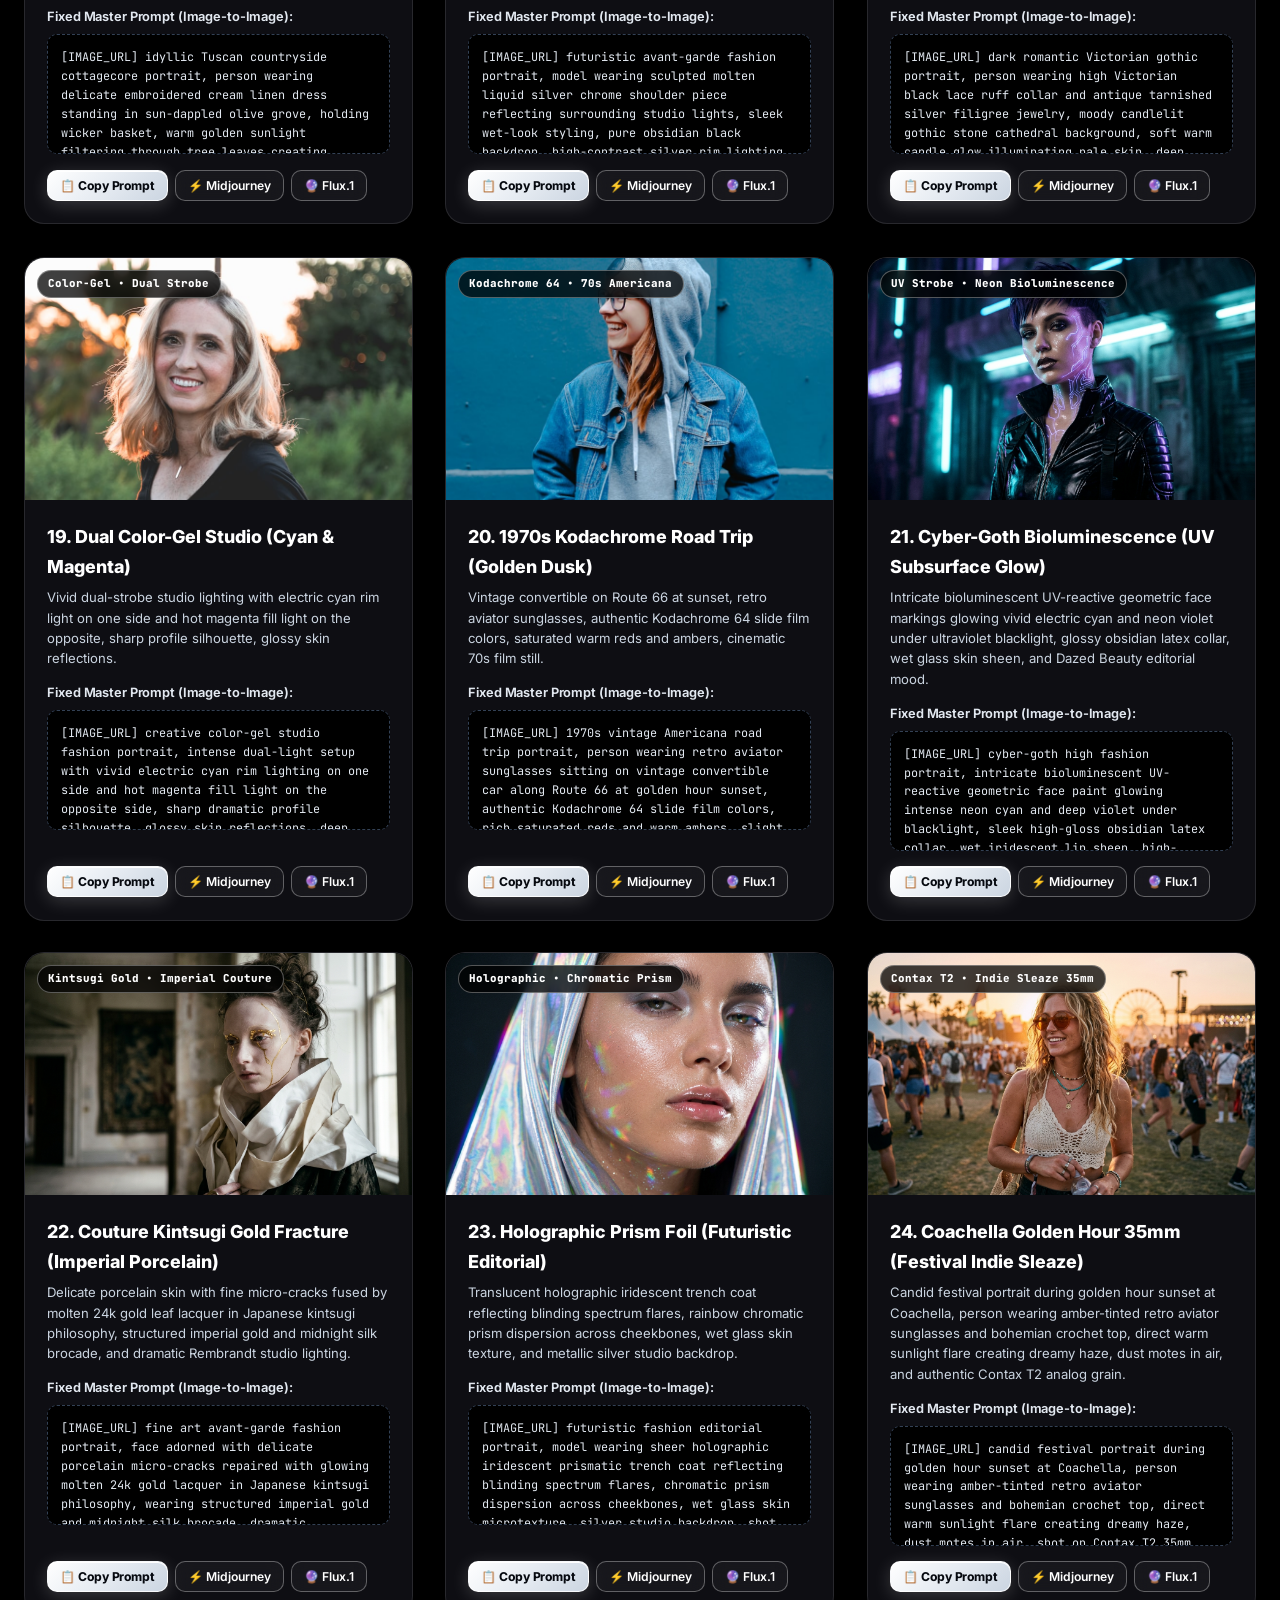
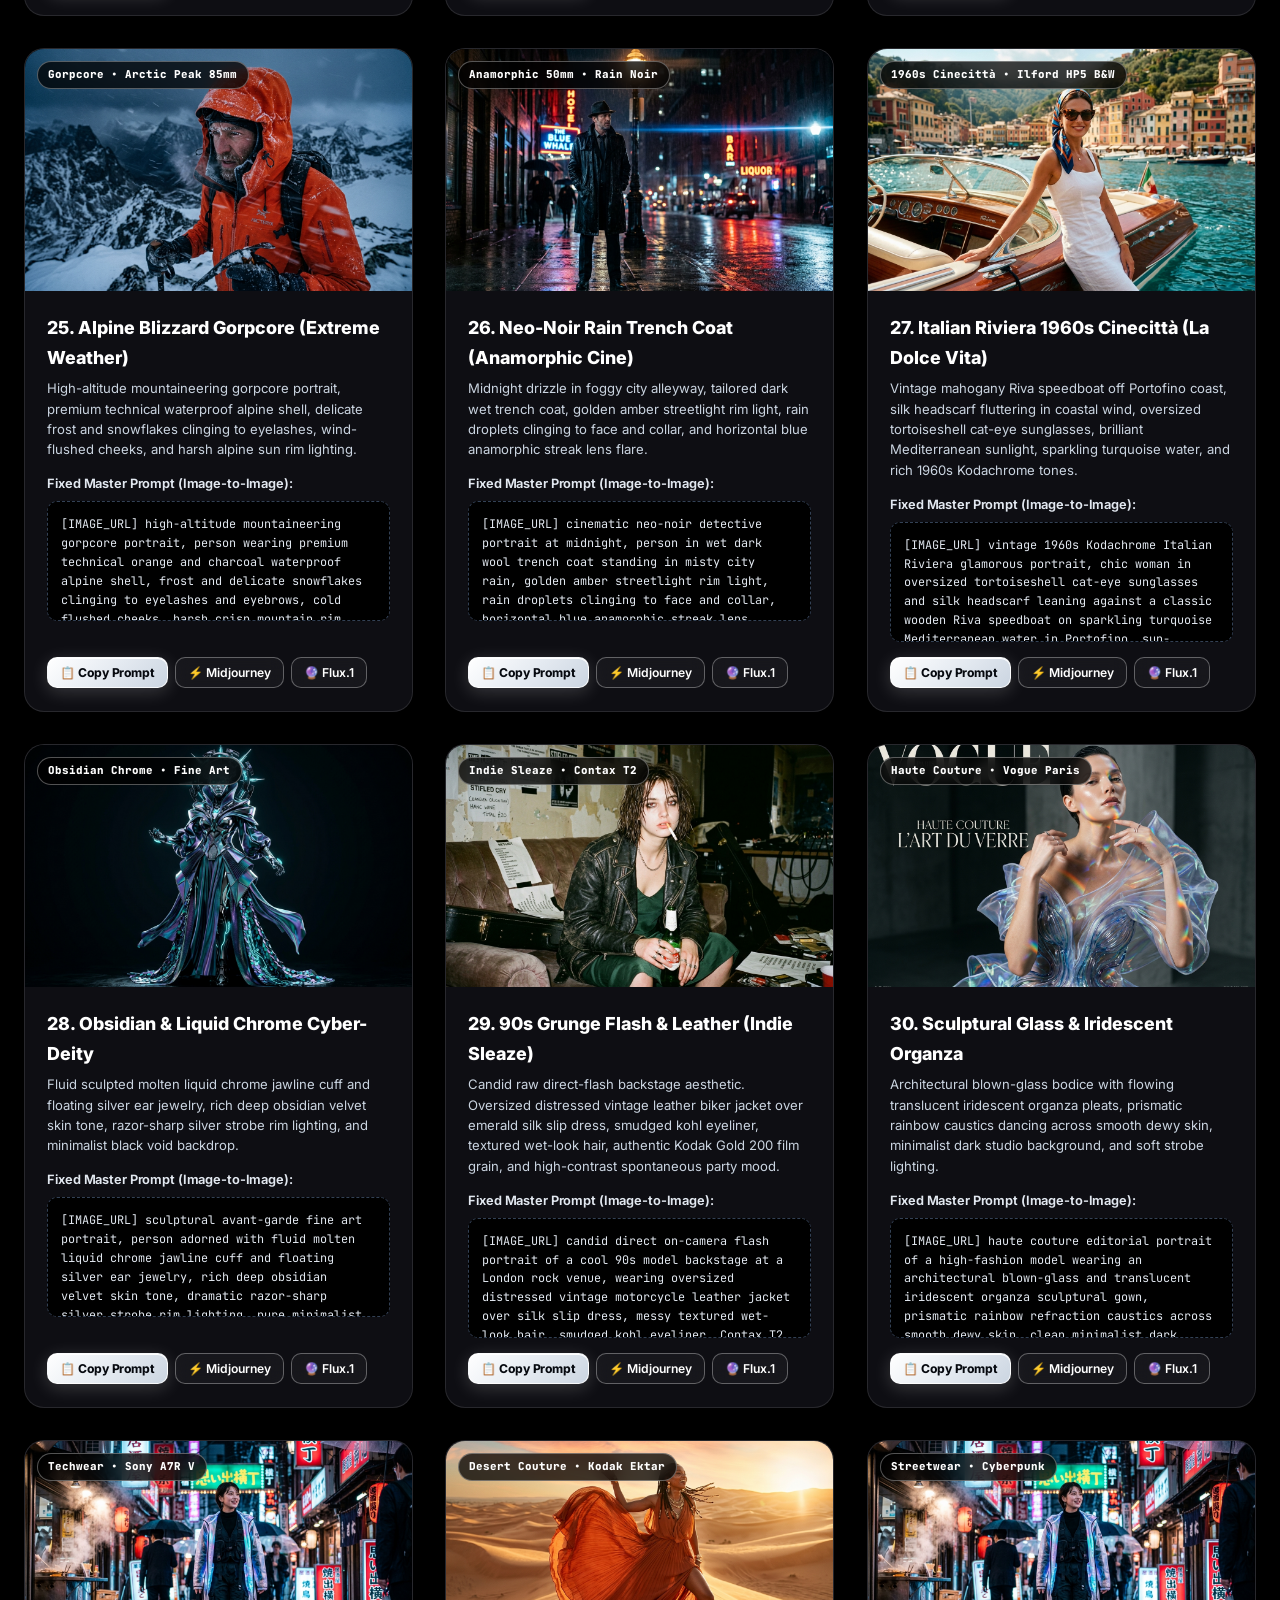
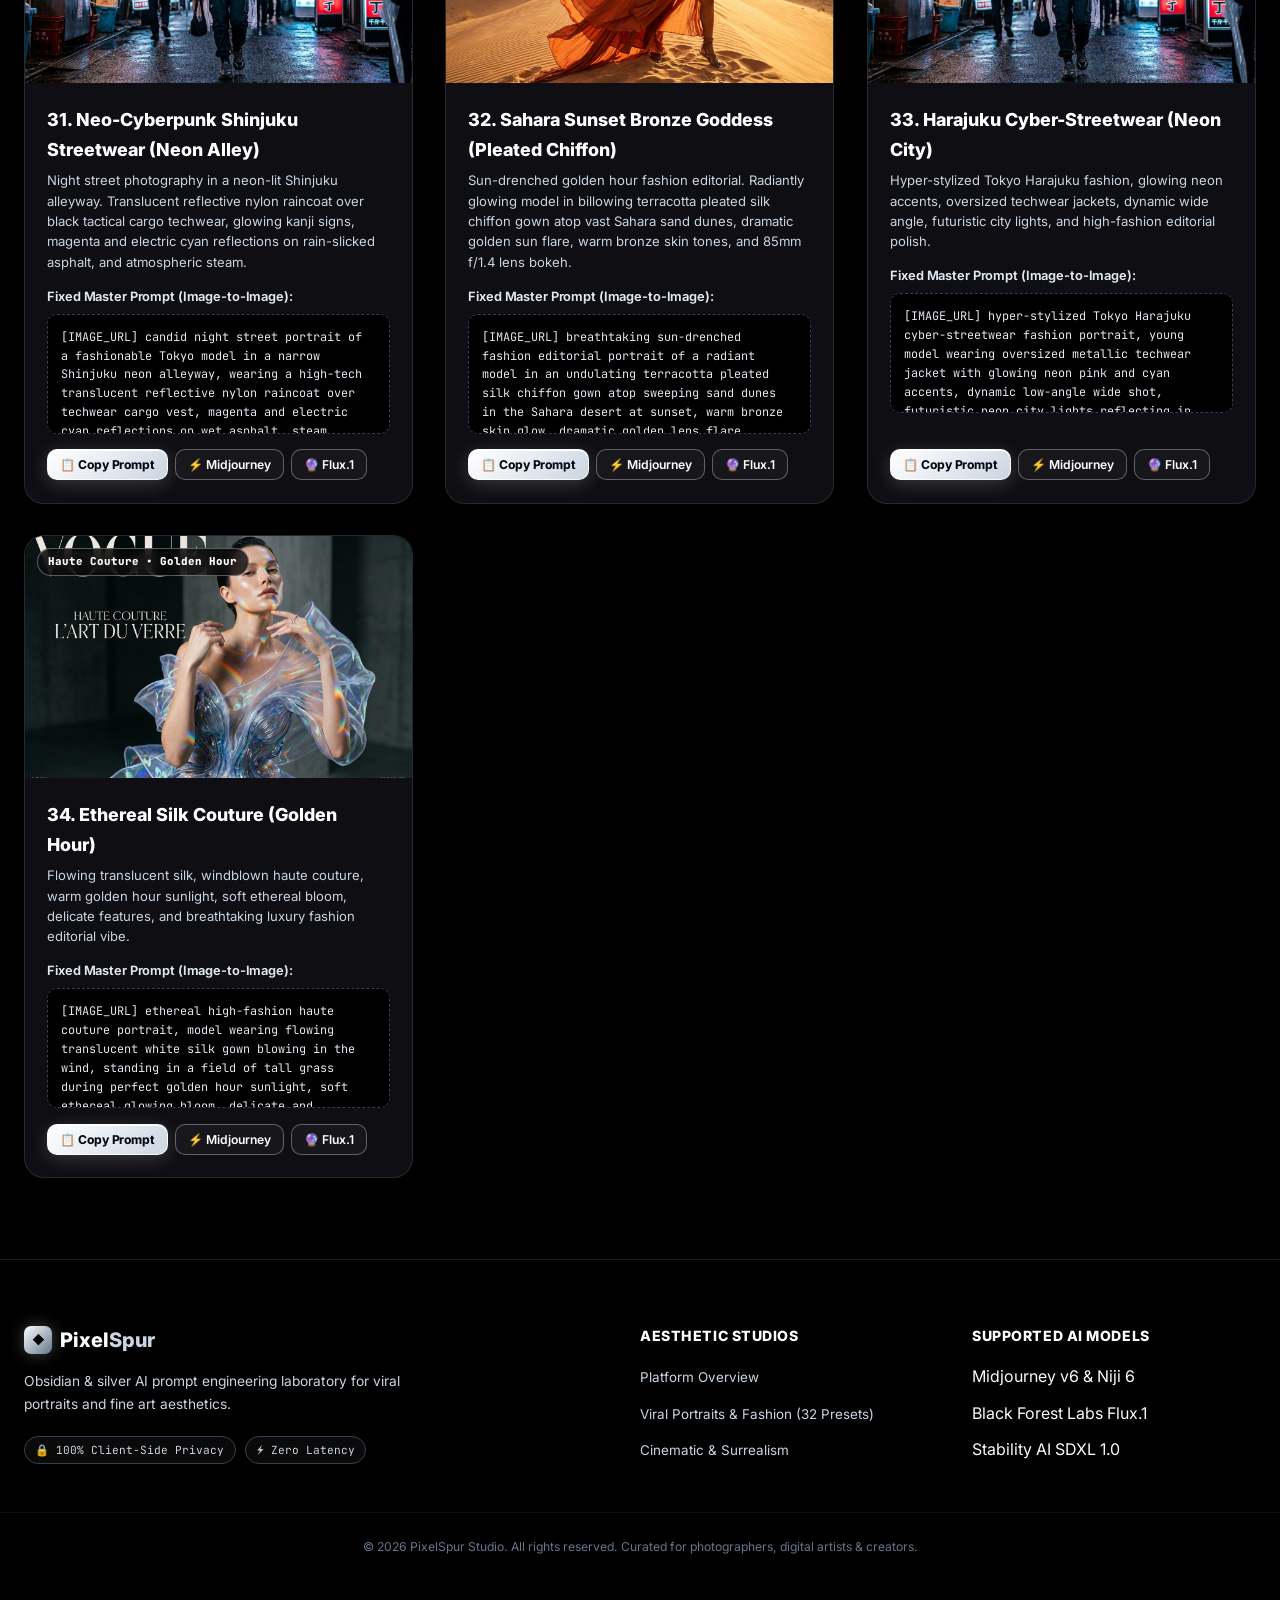
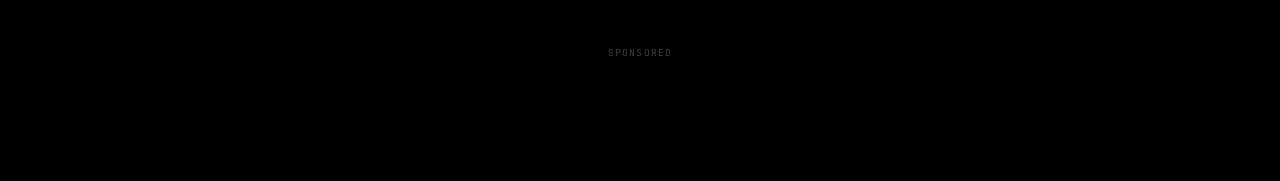
==== commit b8437989: "Completely remove all legacy Adsterra codes and implement strictly the official JS Async banner form" ====
--- a/aesthetic-studio.html
+++ b/aesthetic-studio.html
@@ -481,11 +481,6 @@
       </div>
     </article>
 
-    <!-- High-CPM Mid-Gallery Ad Banner -->
-    <div class="ad-slot-wrapper" style="grid-column: 1 / -1; margin: 1.5rem 0;">
-      <div id="ad-slot-mid-728x90" class="ad-slot-728x90"></div>
-    </div>
-
     <!-- 17. 17. Liquid Silver Mercury (Futuristic Couture) -->
     <article class="aesthetic-card-full reveal-on-scroll" data-category="editorial">
       <div class="card-thumb-wrap">
@@ -910,44 +905,13 @@
   </div>
 </footer>
 
-<!-- High-CPM Pre-Footer Ads: 300x250 + 728x90 (Official Adsterra JS Async Container) -->
+<!-- Adsterra Official Banner Container -->
 <div class="ad-slot-wrapper" style="margin: 3rem auto 1.5rem;">
-  <div class="ad-slots-row">
-    <div id="ad-slot-300x250" class="ad-slot-300x250"></div>
-    <div id="atContainer-d5787b8bf3e86de096d5f5bf12337635" class="ad-slot-728x90"></div>
-  </div>
+  <div id="atContainer-d5787b8bf3e86de096d5f5bf12337635"></div>
 </div>
 
 <!-- Application Scripts -->
 <script src="app.js"></script>
 
-<!-- ======== ADSTERRA HIGH-CPM AD LOADER ======== -->
-<script>
-  window.addEventListener('load', function() {
-    setTimeout(function() {
-      function injectAd(slotId, key, format, w, h) {
-        var slot = document.getElementById(slotId);
-        if (!slot) return;
-        var s1 = document.createElement('script');
-        s1.text = "atOptions = {'key':'" + key + "','format':'" + format + "','height':" + h + ",'width':" + w + ",'params':{}};";
-        s1.setAttribute('data-cfasync','false');
-        s1.type = 'text/javascript';
-        slot.appendChild(s1);
-        var s2 = document.createElement('script');
-        s2.setAttribute('data-cfasync','false');
-        s2.type = 'text/javascript';
-        s2.src = 'https://www.highrevenueformat.com/' + key + '/invoke.js';
-        s2.async = true;
-        slot.appendChild(s2);
-      }
-
-      // Mid-gallery Leaderboard
-      injectAd('ad-slot-mid-728x90', 'd5787b8bf3e86de096d5f5bf12337635', 'iframe', 728, 90);
-      // Bottom 300x250 Banner
-      injectAd('ad-slot-300x250', 'c075bb1d519d3ba0713981030cb622ed', 'iframe', 300, 250);
-    }, 1200);
-  });
-</script>
-
 </body>
 </html>
--- a/style.css
+++ b/style.css
@@ -2625,41 +2625,15 @@
   margin-bottom: 0.35rem;
 }
 
-.ad-slot-300x250 {
-  width: 300px;
-  min-width: 300px;
-  height: 250px;
-  min-height: 250px;
+#atContainer-d5787b8bf3e86de096d5f5bf12337635 {
   display: flex;
   align-items: center;
   justify-content: center;
-  background: rgba(255, 255, 255, 0.015);
-  border: 1px solid rgba(255, 255, 255, 0.05);
-  border-radius: var(--radius-sm);
+  width: 100%;
+  max-width: 728px;
+  min-height: 90px;
+  margin: 0 auto;
   overflow: hidden;
 }
 
-.ad-slot-728x90 {
-  width: 728px;
-  max-width: 100%;
-  height: 90px;
-  min-height: 90px;
-  display: flex;
-  align-items: center;
-  justify-content: center;
-  background: rgba(255, 255, 255, 0.015);
-  border: 1px solid rgba(255, 255, 255, 0.05);
-  border-radius: var(--radius-sm);
-  overflow: hidden;
-}
-
-.ad-slots-row {
-  display: flex;
-  align-items: center;
-  justify-content: center;
-  gap: 1.5rem;
-  flex-wrap: wrap;
-  width: 100%;
-}
-
-
+
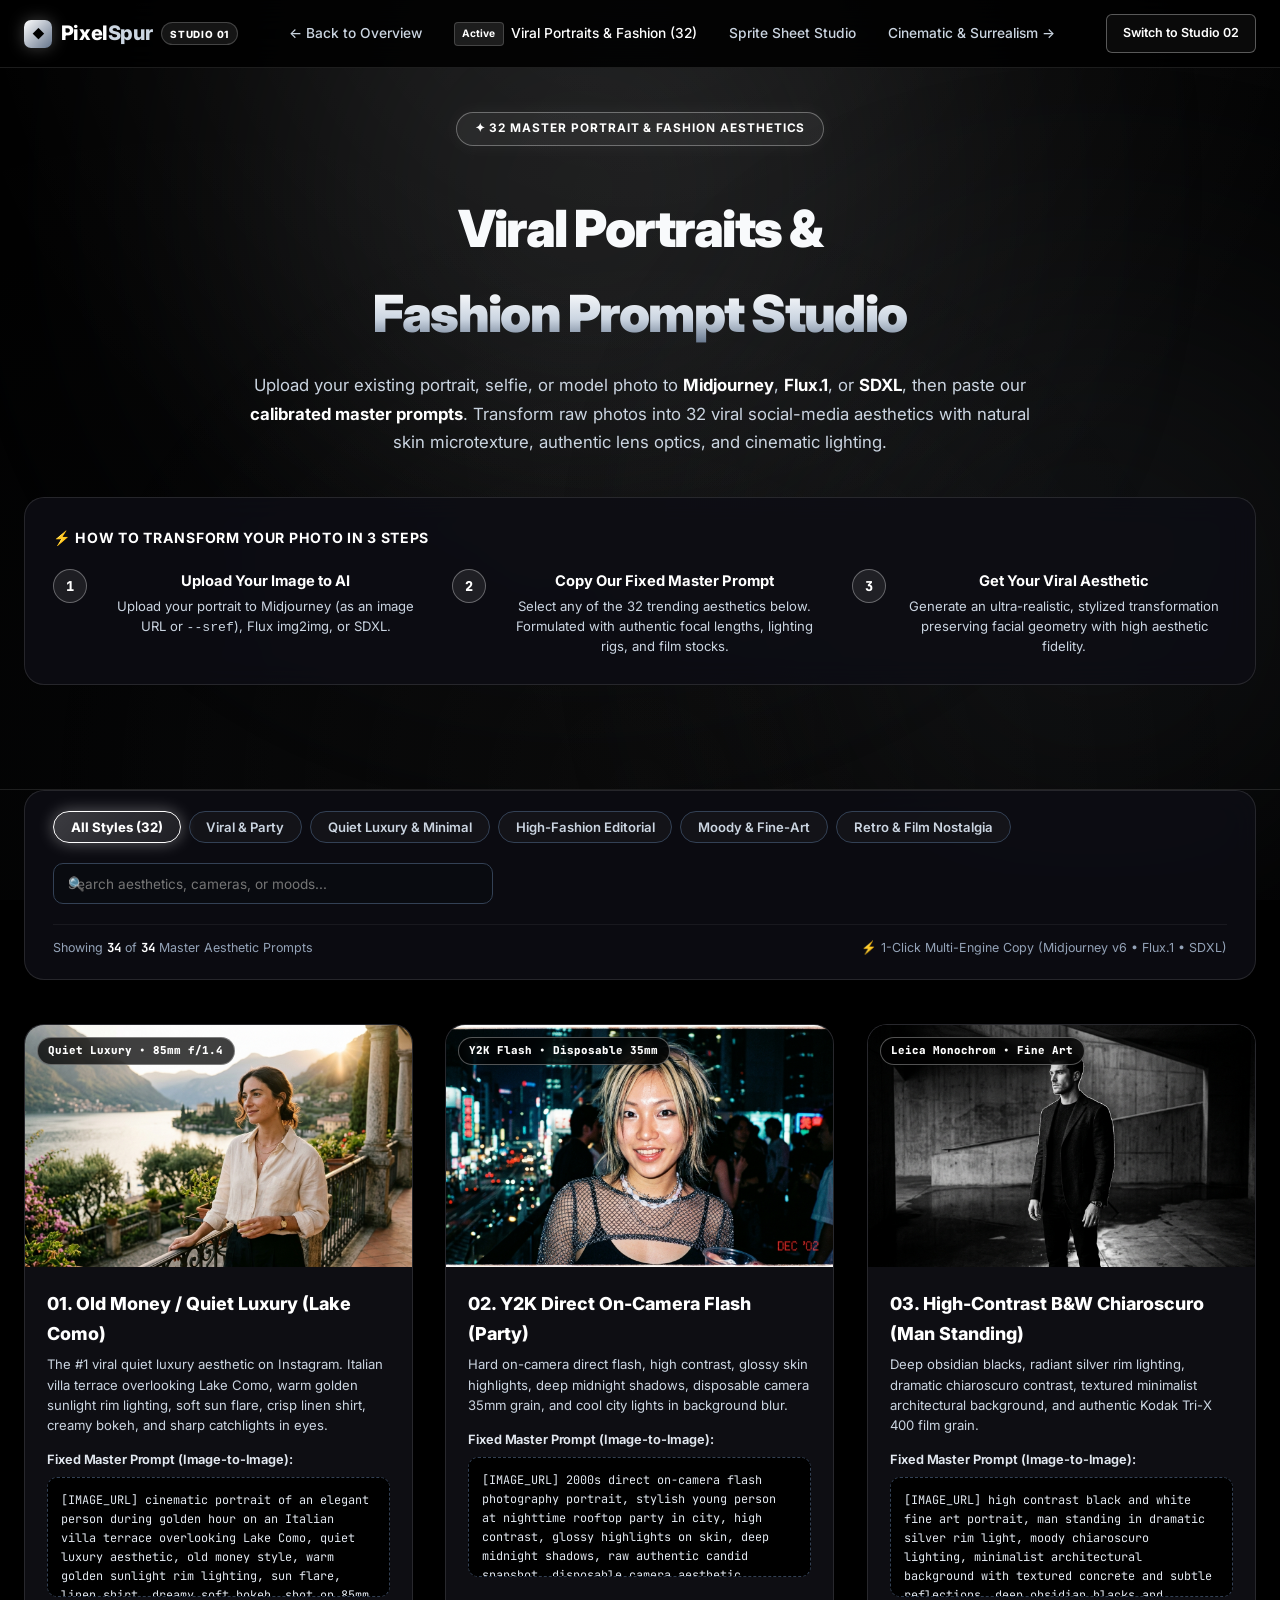
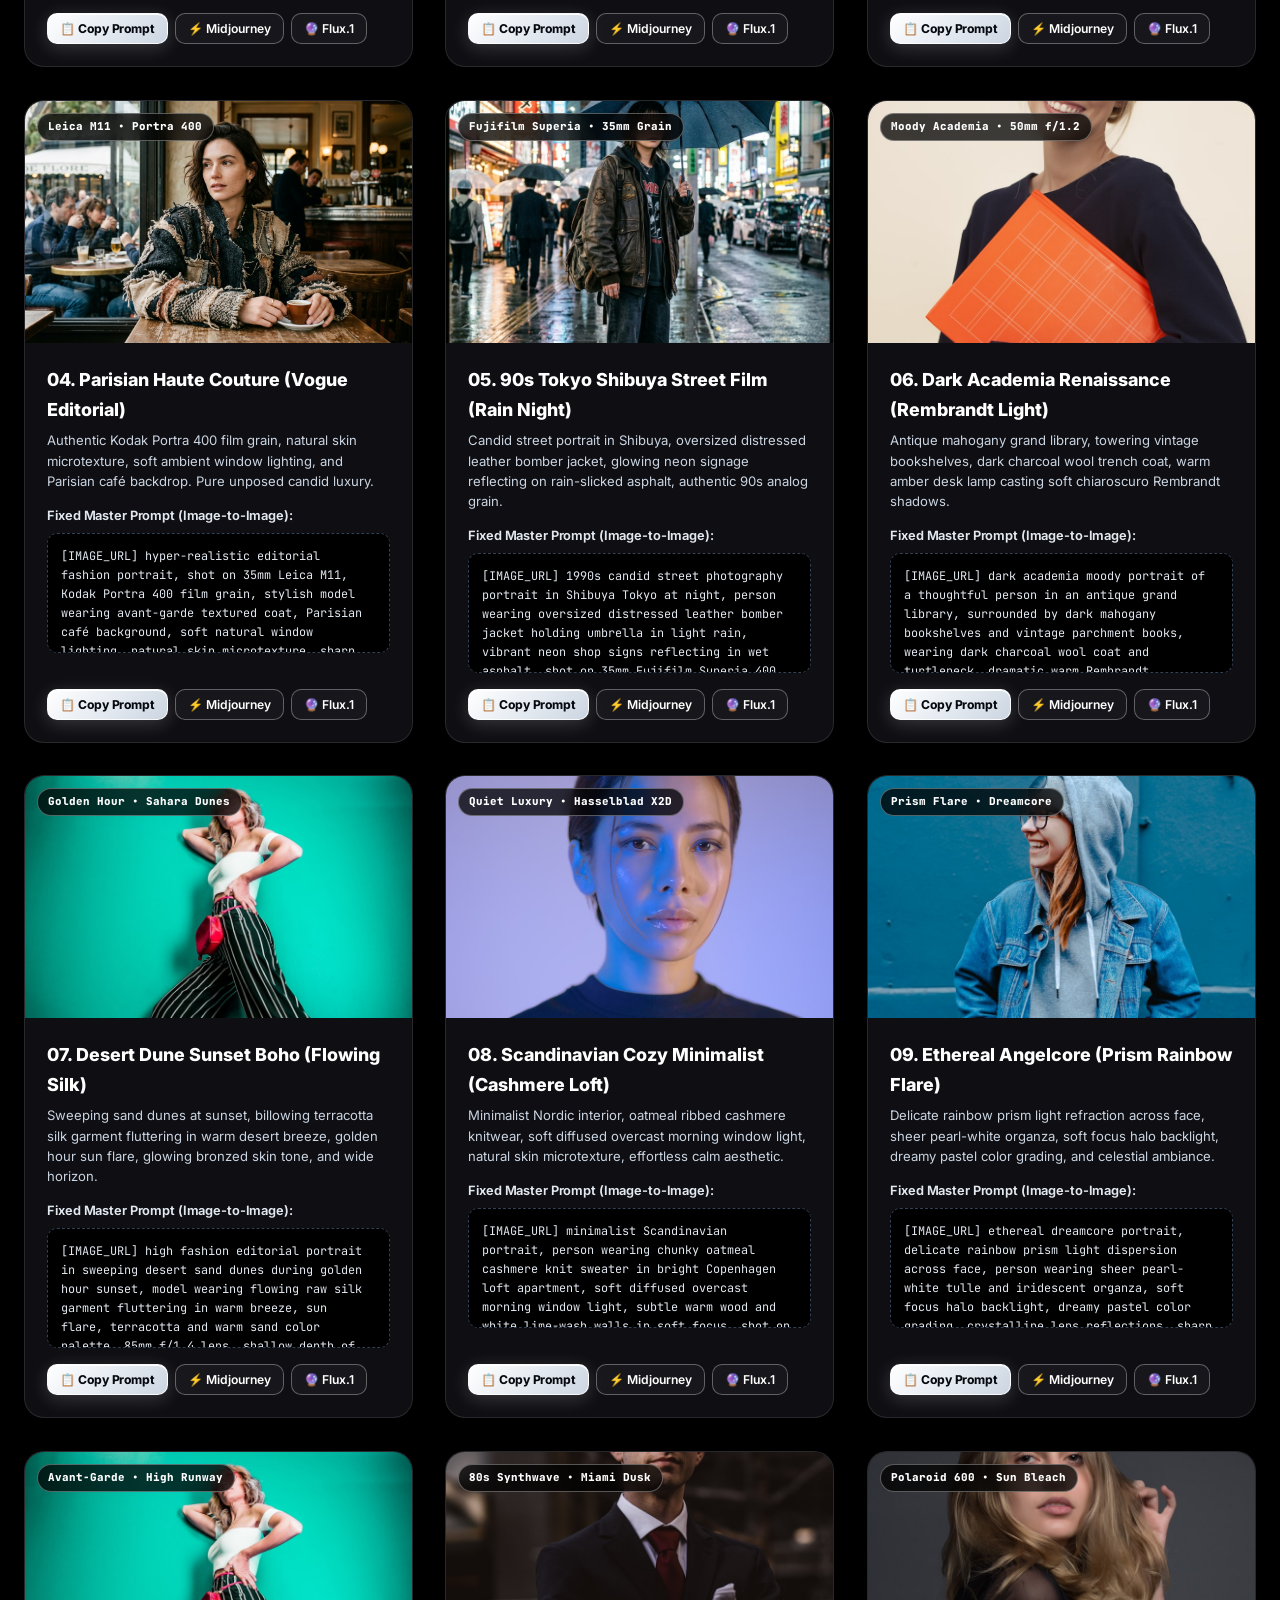
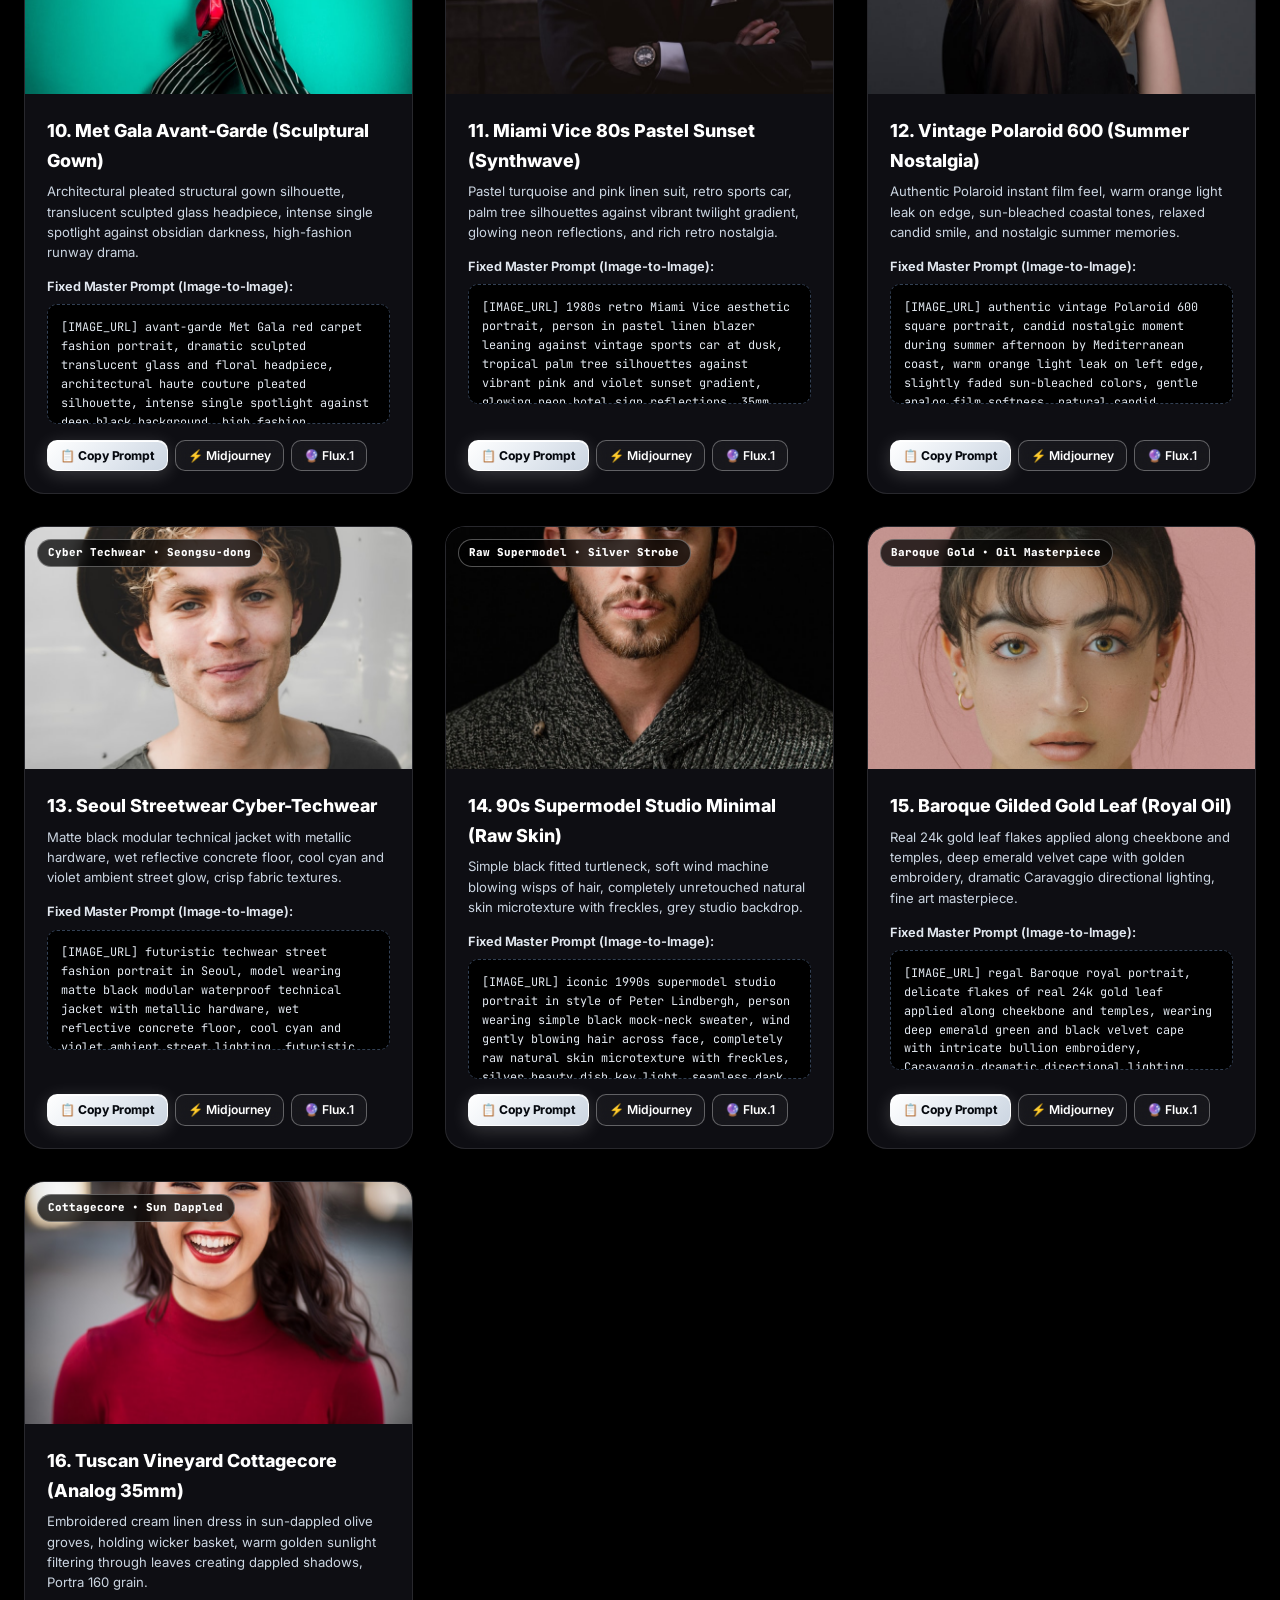
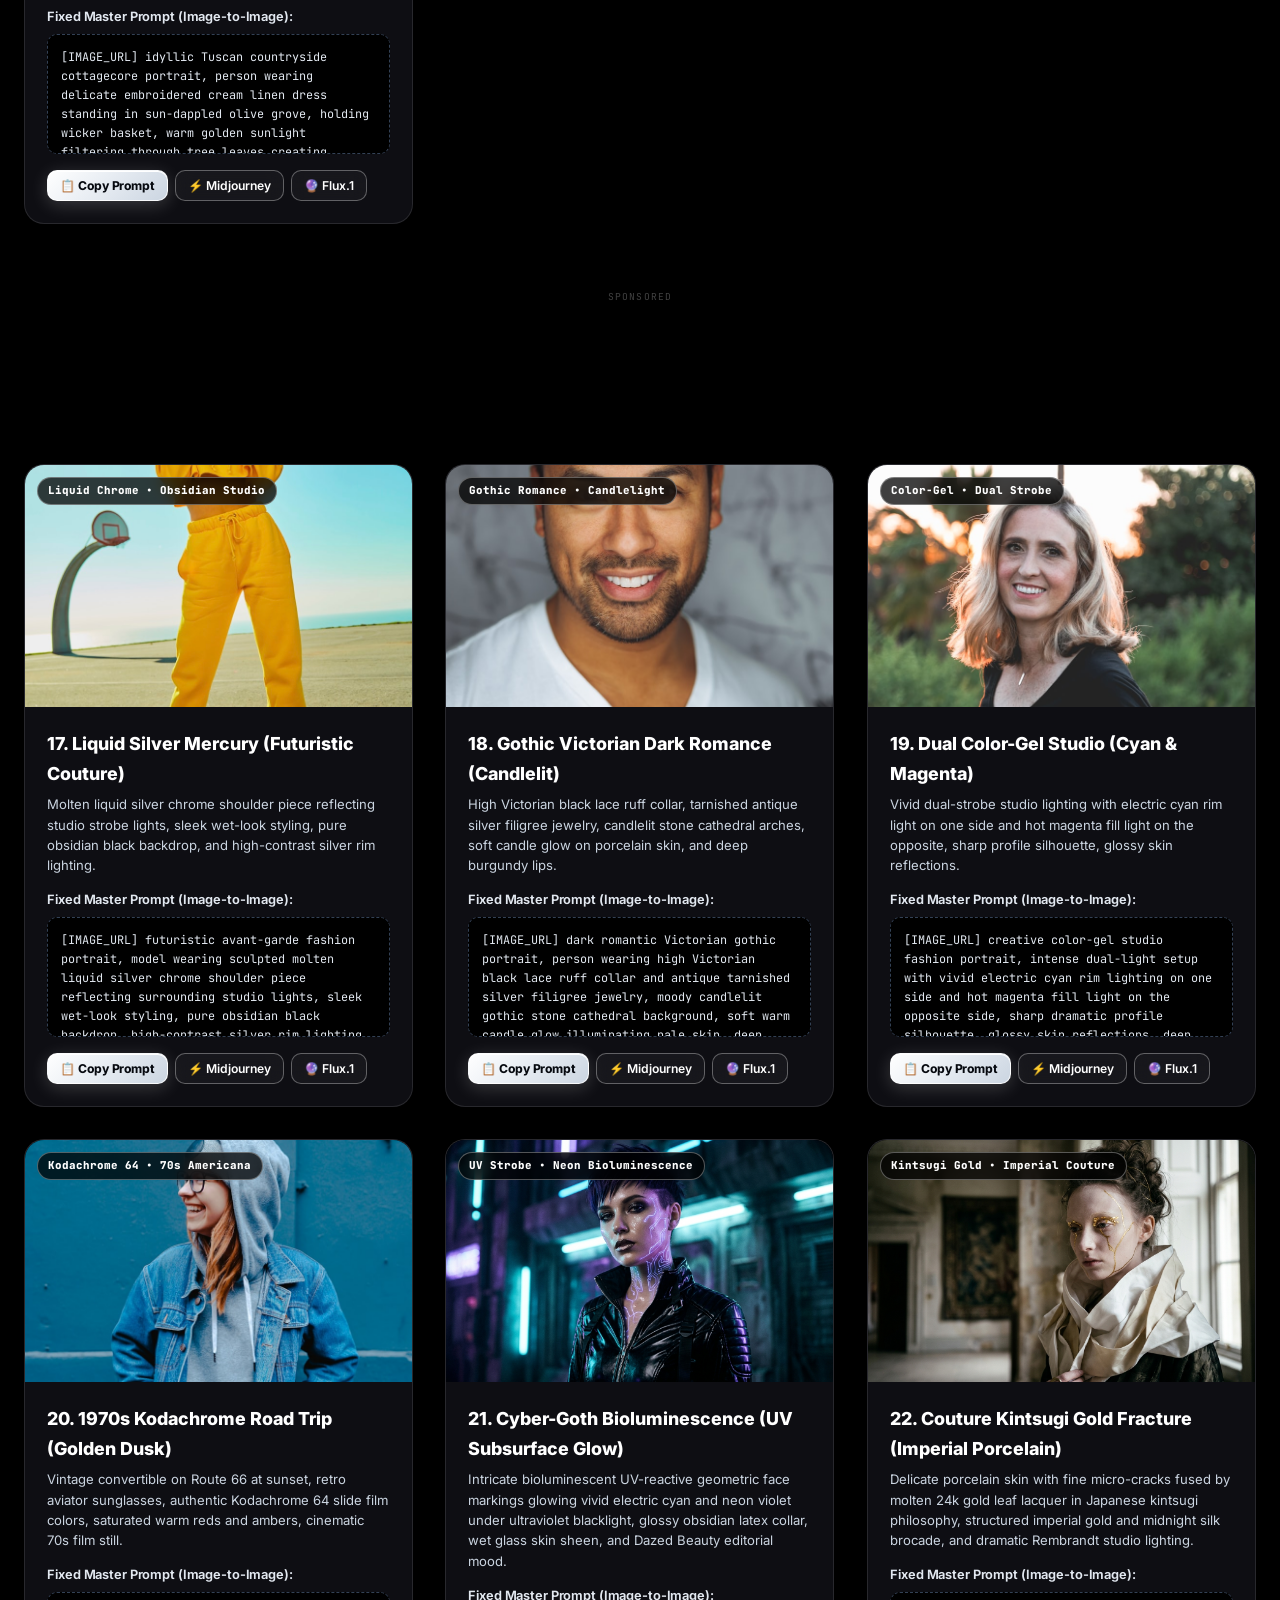
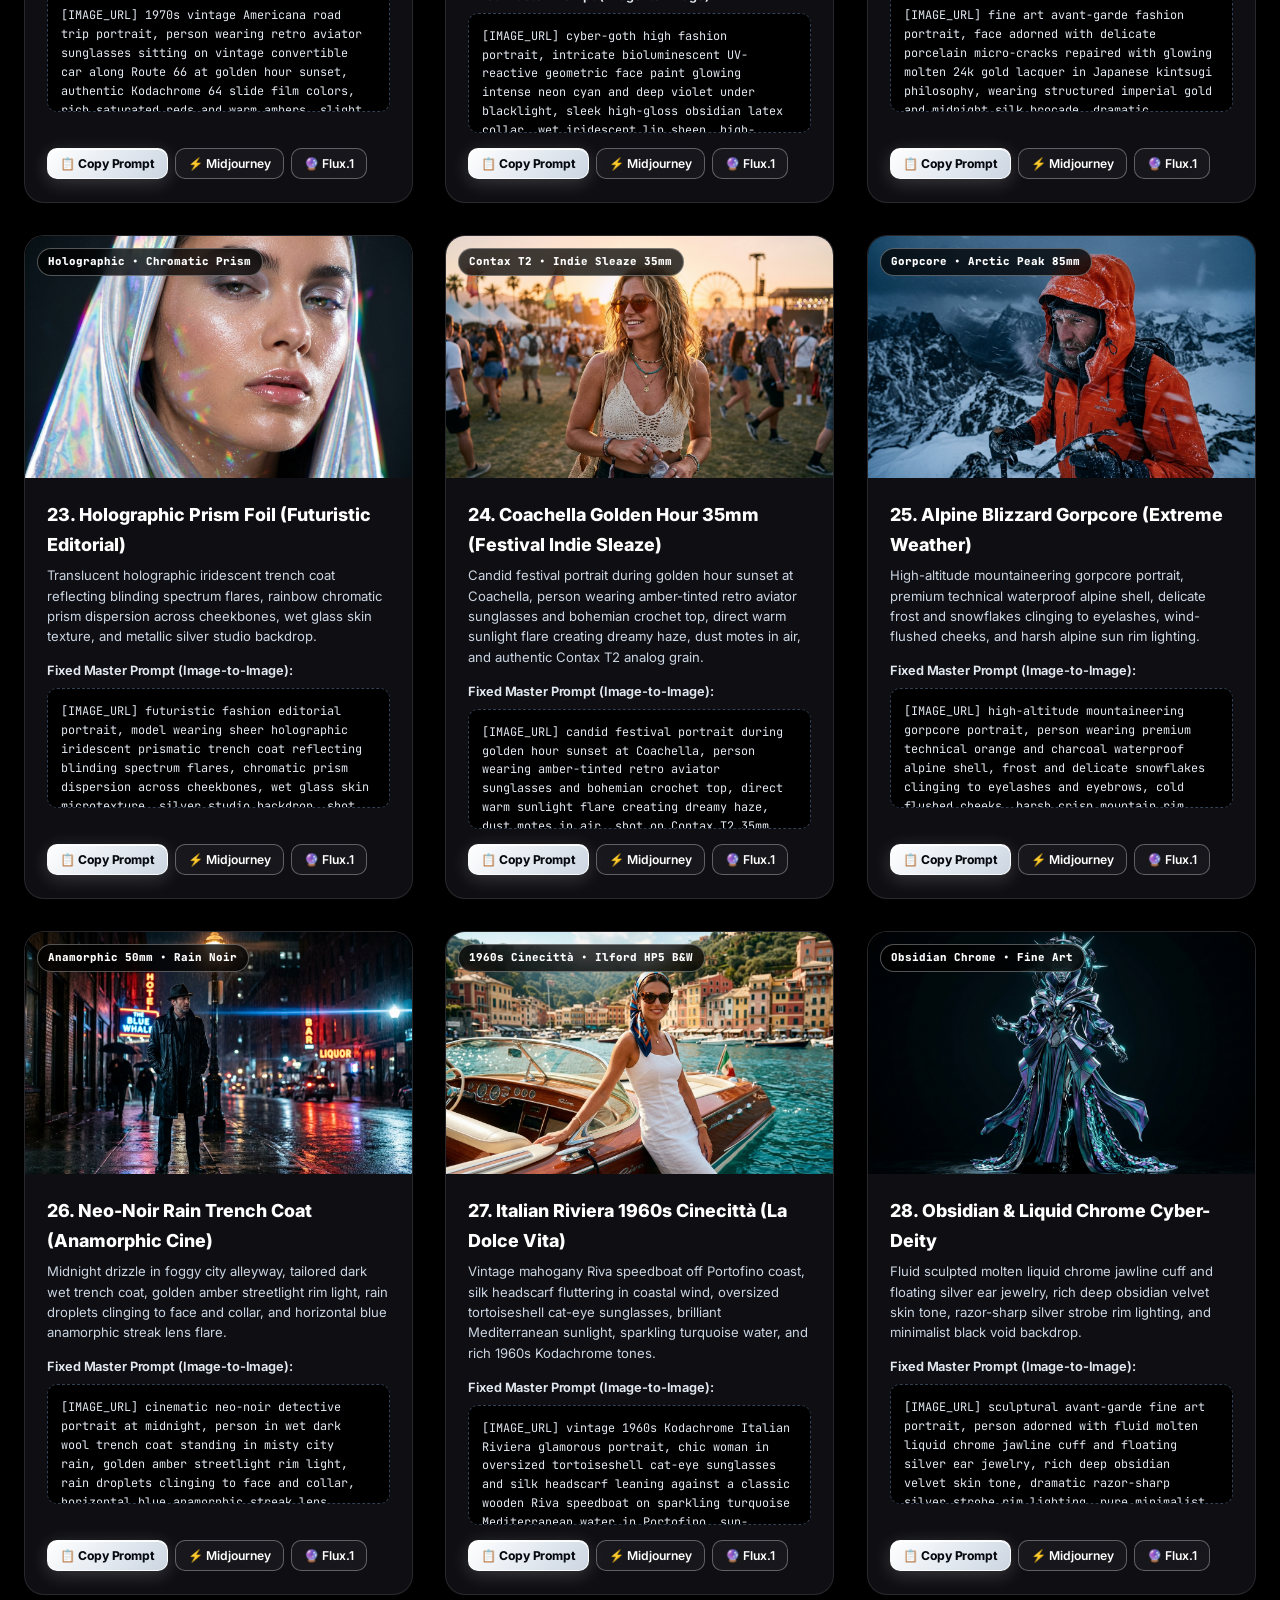
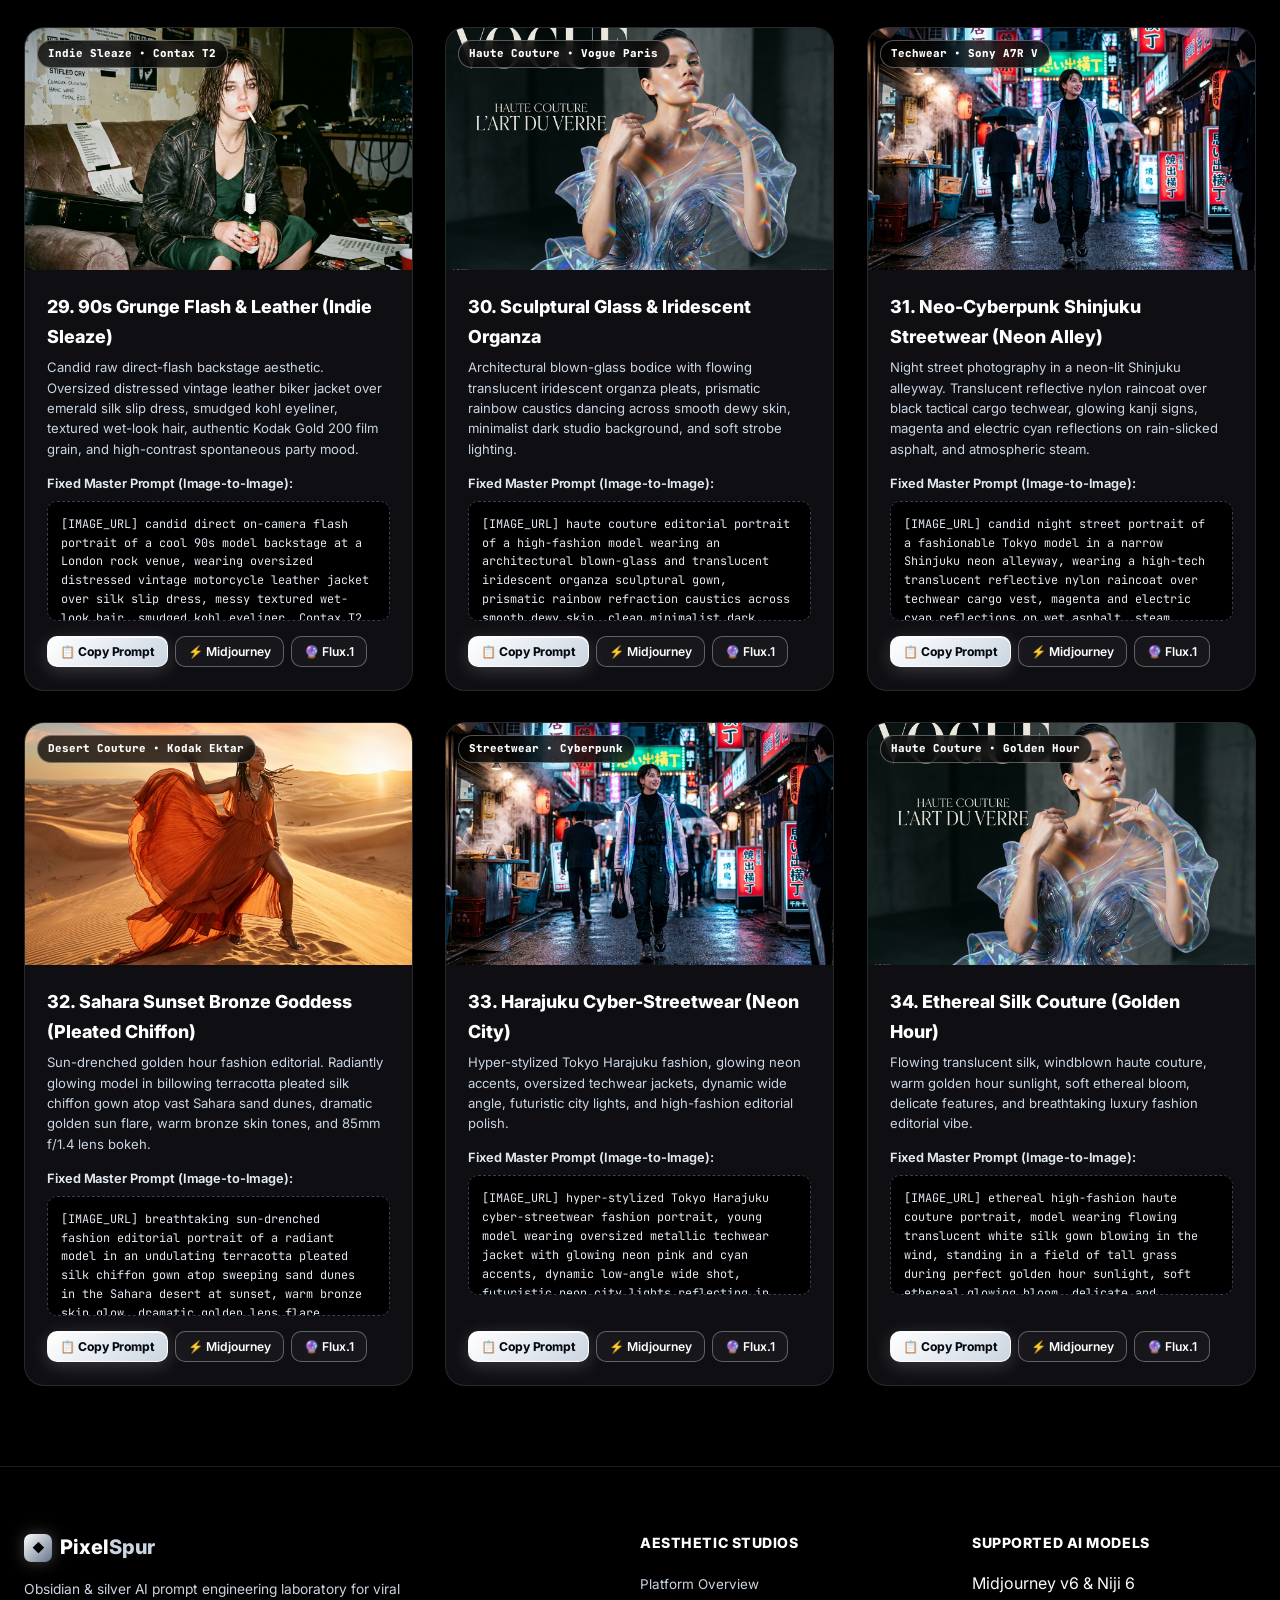
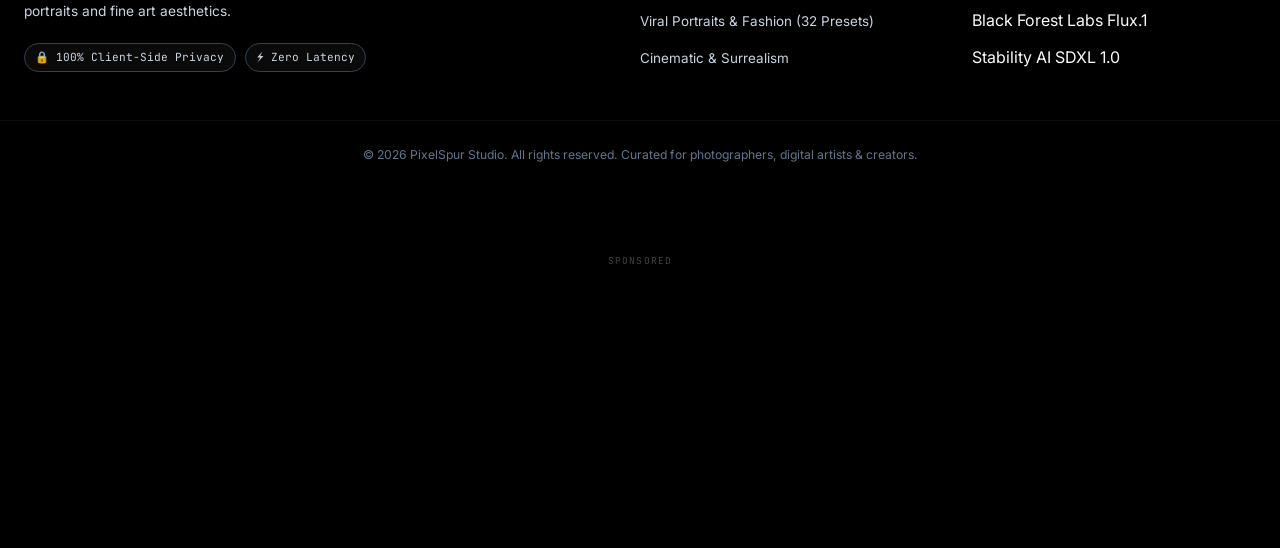
==== commit a001acbc: "Add high-converting Adsterra JS Async ad placements across all studio pages" ====
--- a/aesthetic-studio.html
+++ b/aesthetic-studio.html
@@ -16,7 +16,7 @@
   <link rel="icon" href="favicon.svg" type="image/svg+xml"/>
   <link rel="stylesheet" href="style.css"/>
 
-  <!-- Adsterra JS Async Format Loader -->
+  <!-- Adsterra JS Async Format Loaders -->
   <script>
     if (typeof atAsyncOptions !== 'object') var atAsyncOptions = [];
     atAsyncOptions.push({
@@ -26,11 +26,24 @@
       container: 'atContainer-d5787b8bf3e86de096d5f5bf12337635',
       params: {},
     });
-    var script = document.createElement('script');
-    script.type = 'text/javascript';
-    script.async = true;
-    script.src = 'https://www.highrevenueformat.com/d5787b8bf3e86de096d5f5bf12337635/invoke.js';
-    document.getElementsByTagName('head')[0].appendChild(script);
+    atAsyncOptions.push({
+      key: 'c075bb1d519d3ba0713981030cb622ed',
+      format: 'js',
+      async: true,
+      container: 'atContainer-c075bb1d519d3ba0713981030cb622ed',
+      params: {},
+    });
+    var s1 = document.createElement('script');
+    s1.type = 'text/javascript';
+    s1.async = true;
+    s1.src = 'https://www.highrevenueformat.com/d5787b8bf3e86de096d5f5bf12337635/invoke.js';
+    document.getElementsByTagName('head')[0].appendChild(s1);
+
+    var s2 = document.createElement('script');
+    s2.type = 'text/javascript';
+    s2.async = true;
+    s2.src = 'https://www.highrevenueformat.com/c075bb1d519d3ba0713981030cb622ed/invoke.js';
+    document.getElementsByTagName('head')[0].appendChild(s2);
   </script>
 </head>
 <body>
@@ -481,6 +494,11 @@
       </div>
     </article>
 
+    <!-- Adsterra 728x90 Mid-Gallery Leaderboard Banner -->
+    <div class="ad-slot-wrapper" style="grid-column: 1 / -1; margin: 2rem 0;">
+      <div id="atContainer-d5787b8bf3e86de096d5f5bf12337635"></div>
+    </div>
+
     <!-- 17. 17. Liquid Silver Mercury (Futuristic Couture) -->
     <article class="aesthetic-card-full reveal-on-scroll" data-category="editorial">
       <div class="card-thumb-wrap">
@@ -905,9 +923,9 @@
   </div>
 </footer>
 
-<!-- Adsterra Official Banner Container -->
+<!-- Adsterra 300x250 Medium Rectangle Banner -->
 <div class="ad-slot-wrapper" style="margin: 3rem auto 1.5rem;">
-  <div id="atContainer-d5787b8bf3e86de096d5f5bf12337635"></div>
+  <div id="atContainer-c075bb1d519d3ba0713981030cb622ed"></div>
 </div>
 
 <!-- Application Scripts -->
--- a/style.css
+++ b/style.css
@@ -2636,4 +2636,15 @@
   overflow: hidden;
 }
 
-
+#atContainer-c075bb1d519d3ba0713981030cb622ed {
+  display: flex;
+  align-items: center;
+  justify-content: center;
+  width: 100%;
+  max-width: 300px;
+  min-height: 250px;
+  margin: 0 auto;
+  overflow: hidden;
+}
+
+
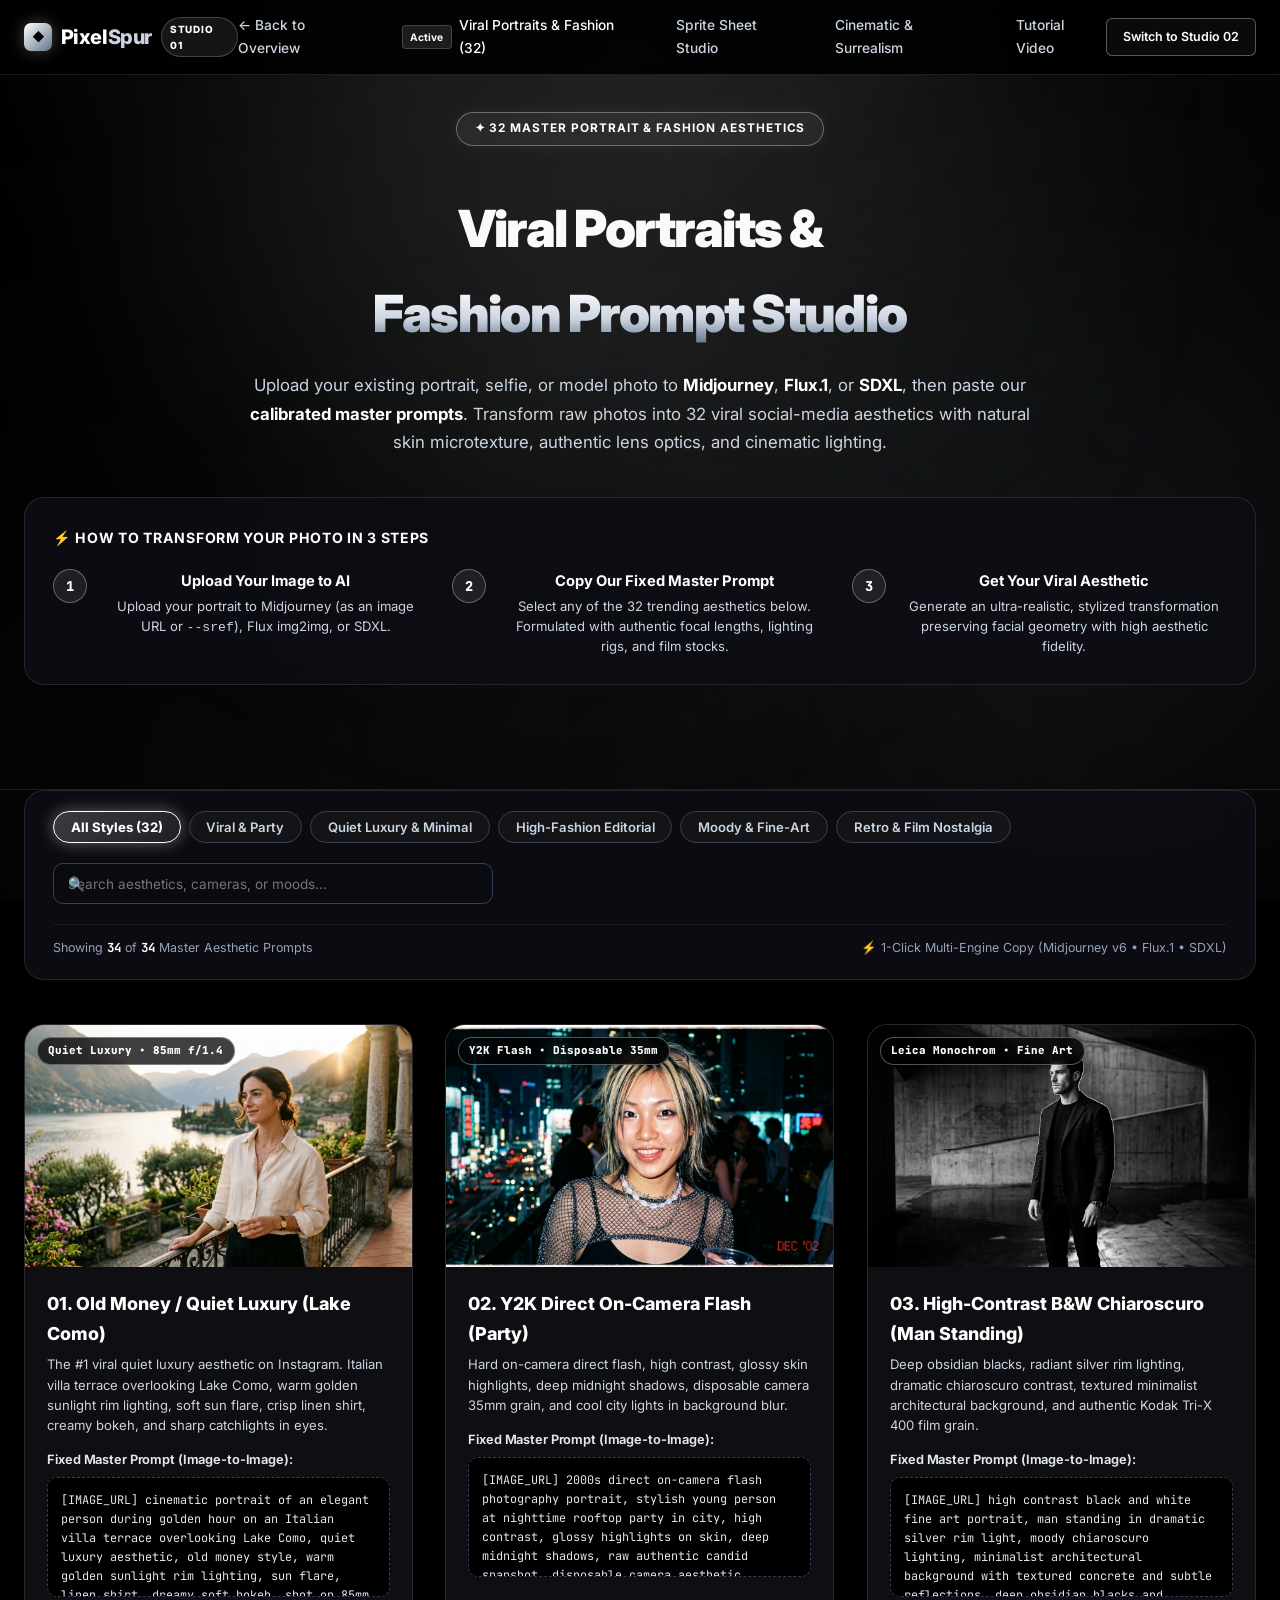
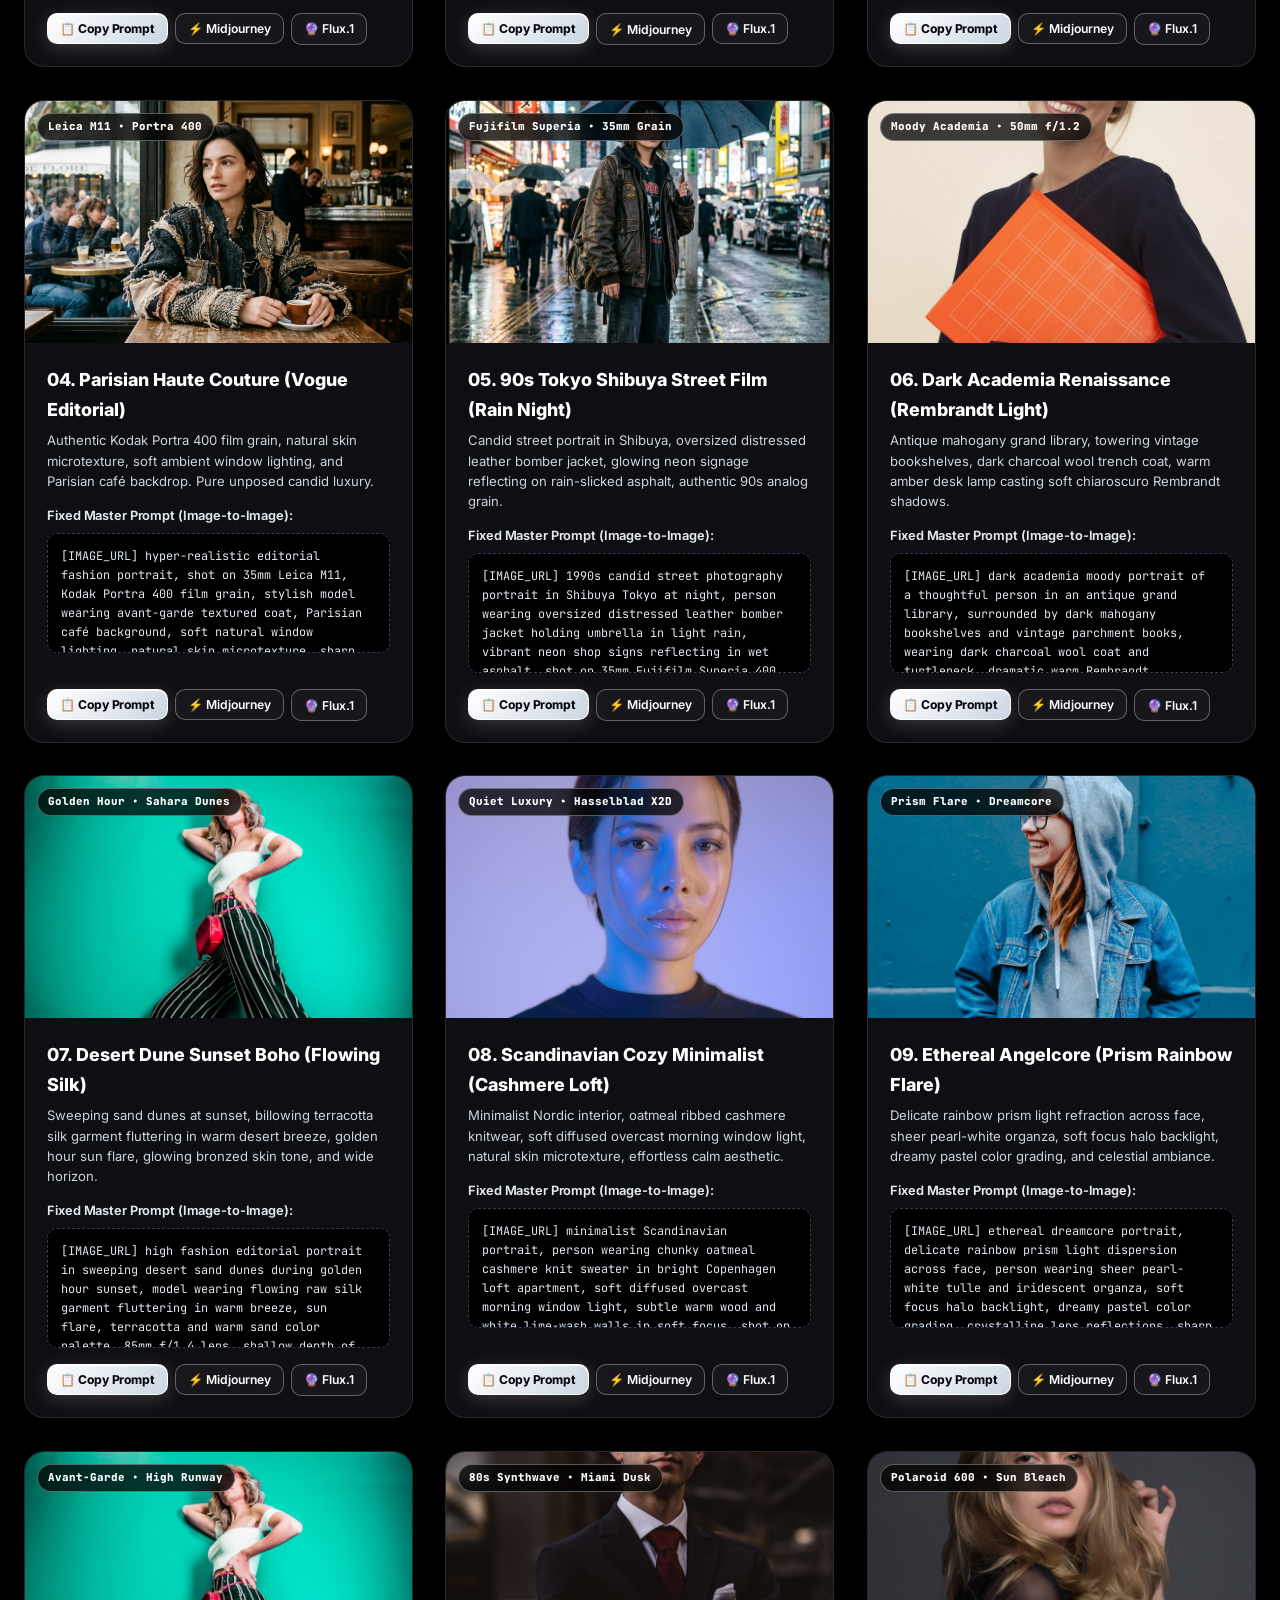
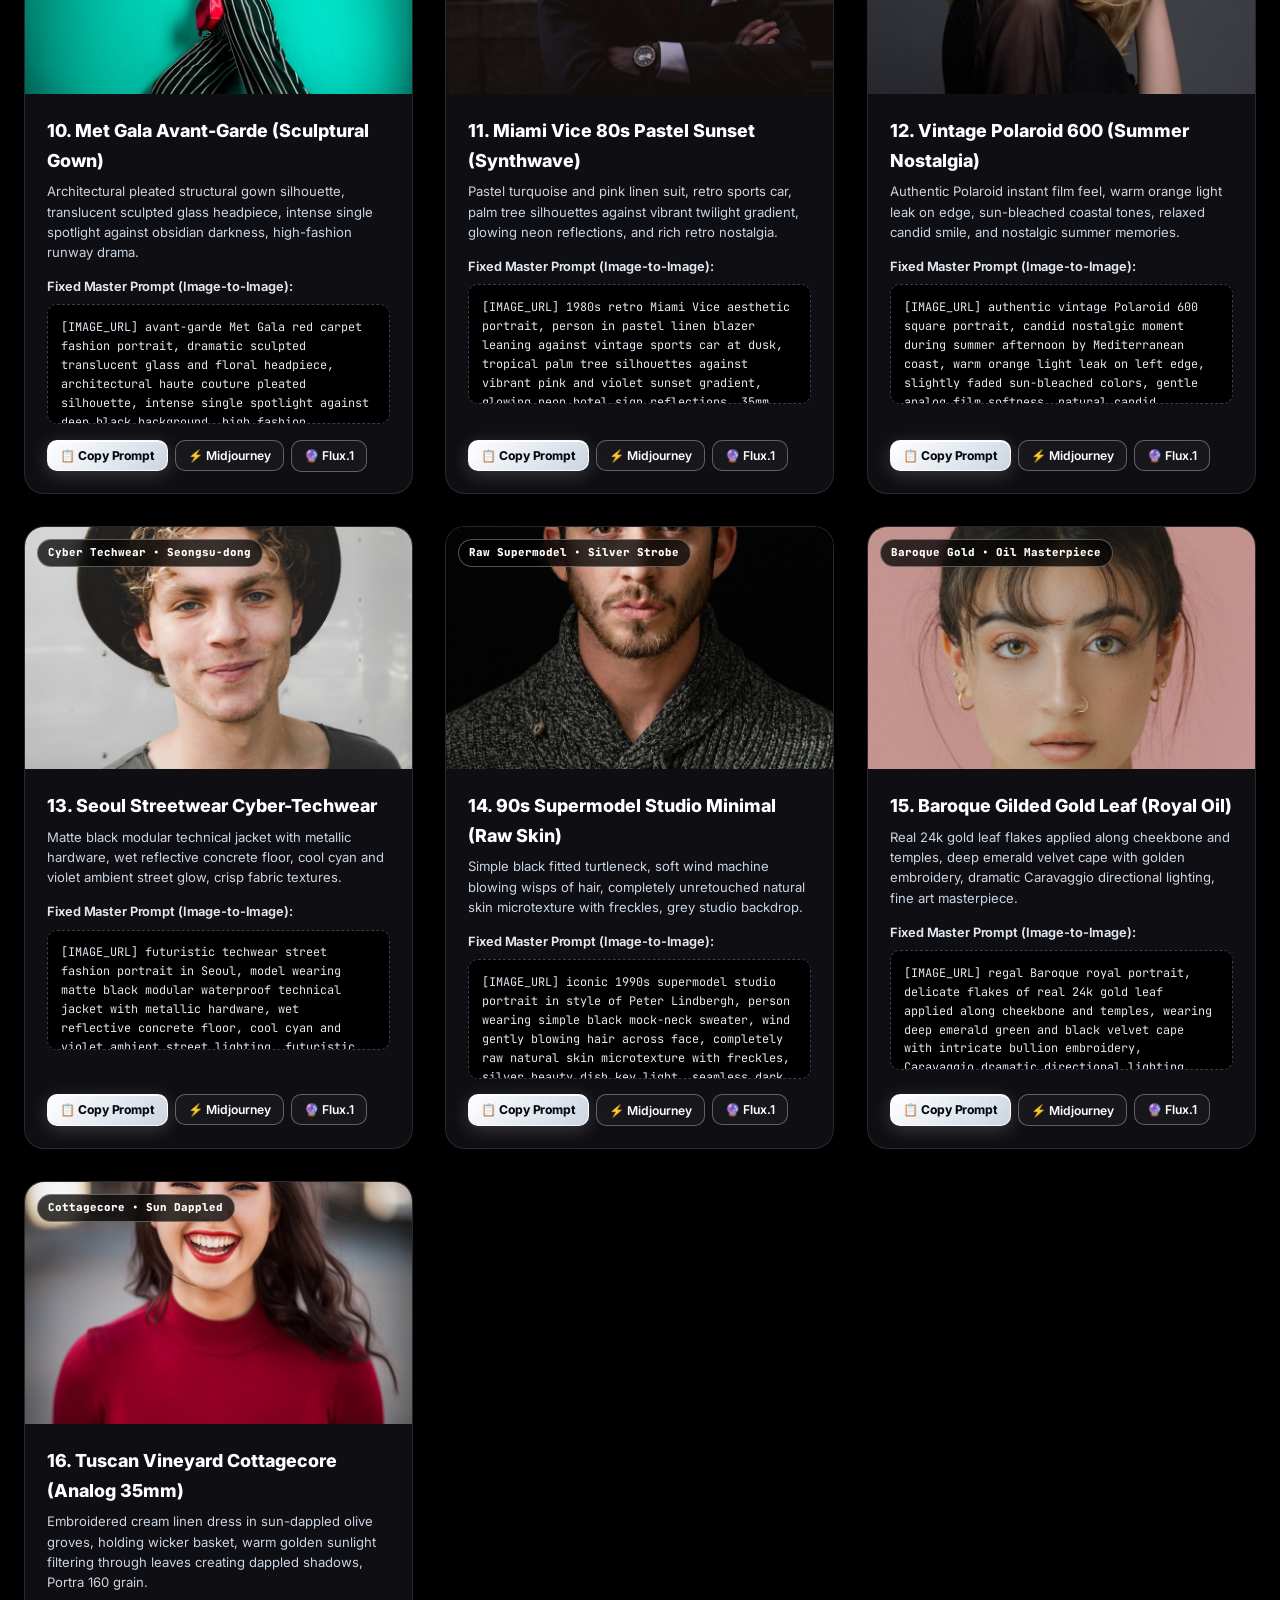
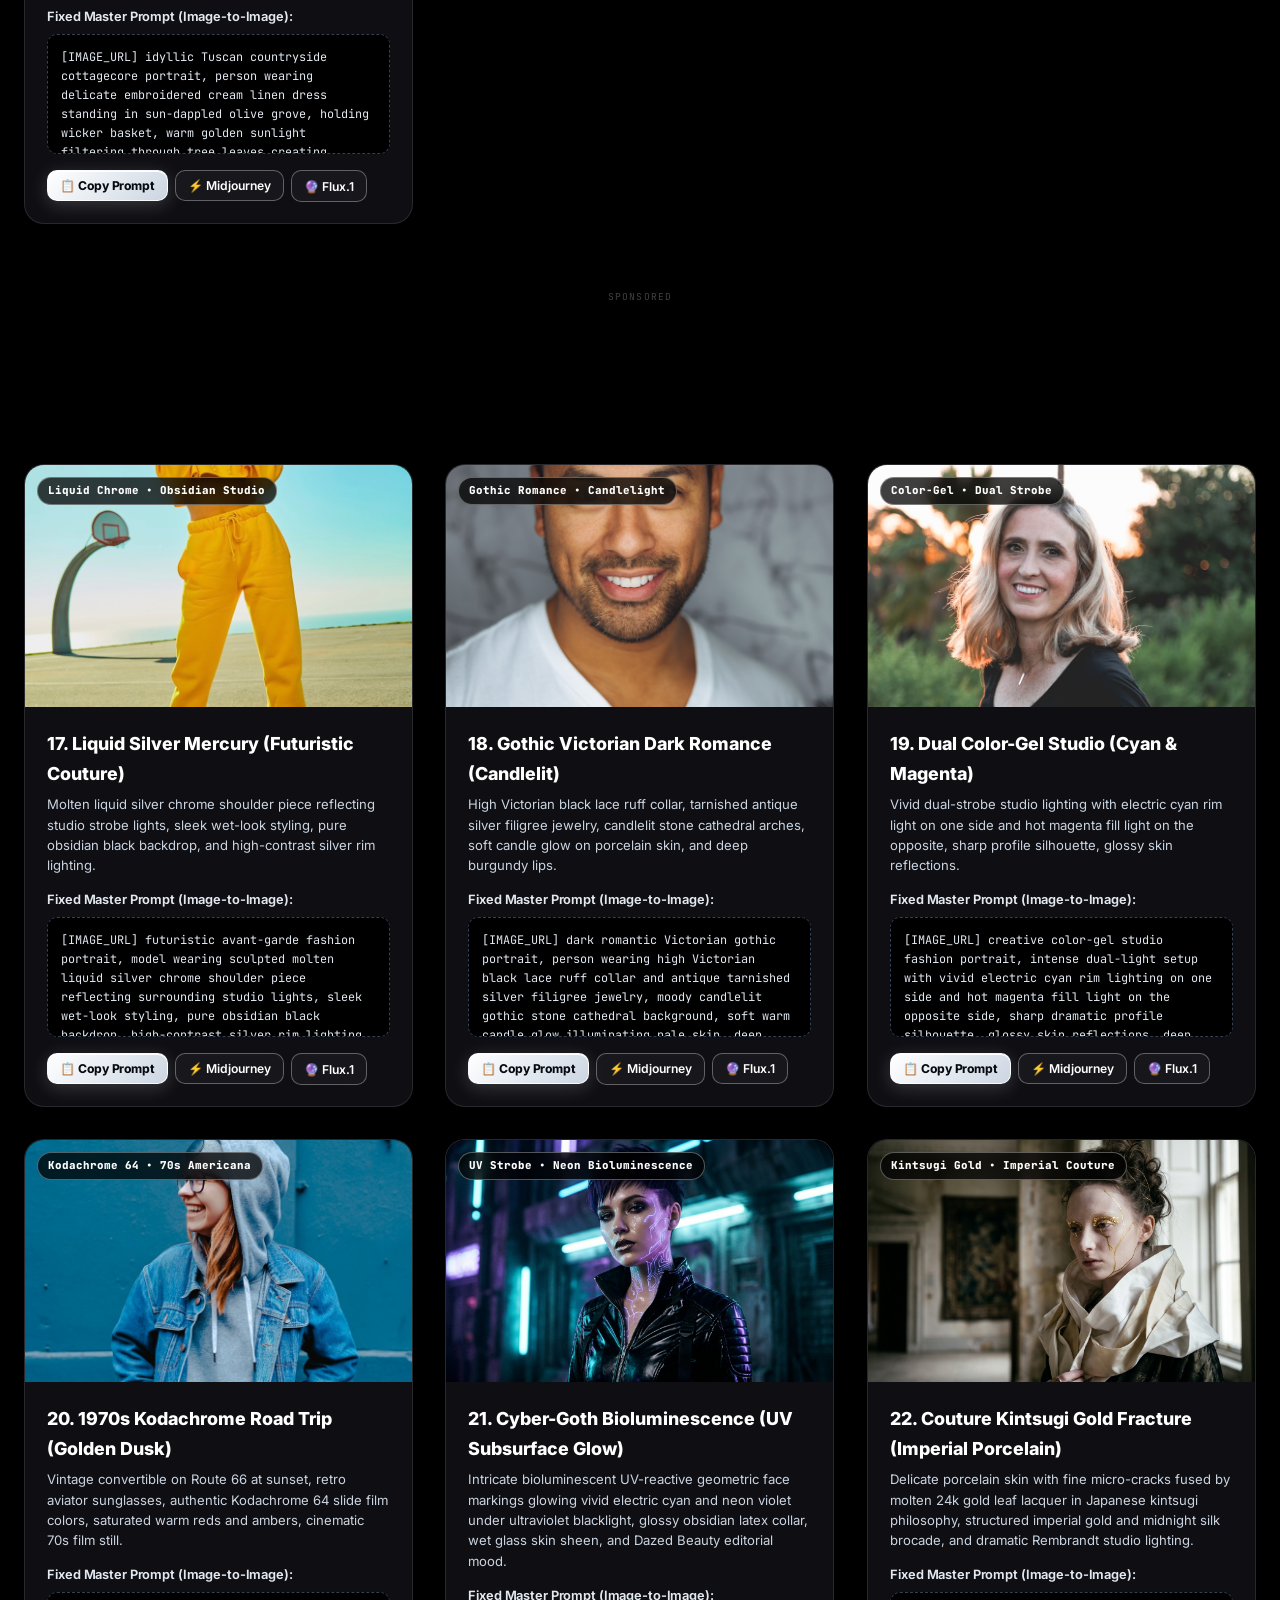
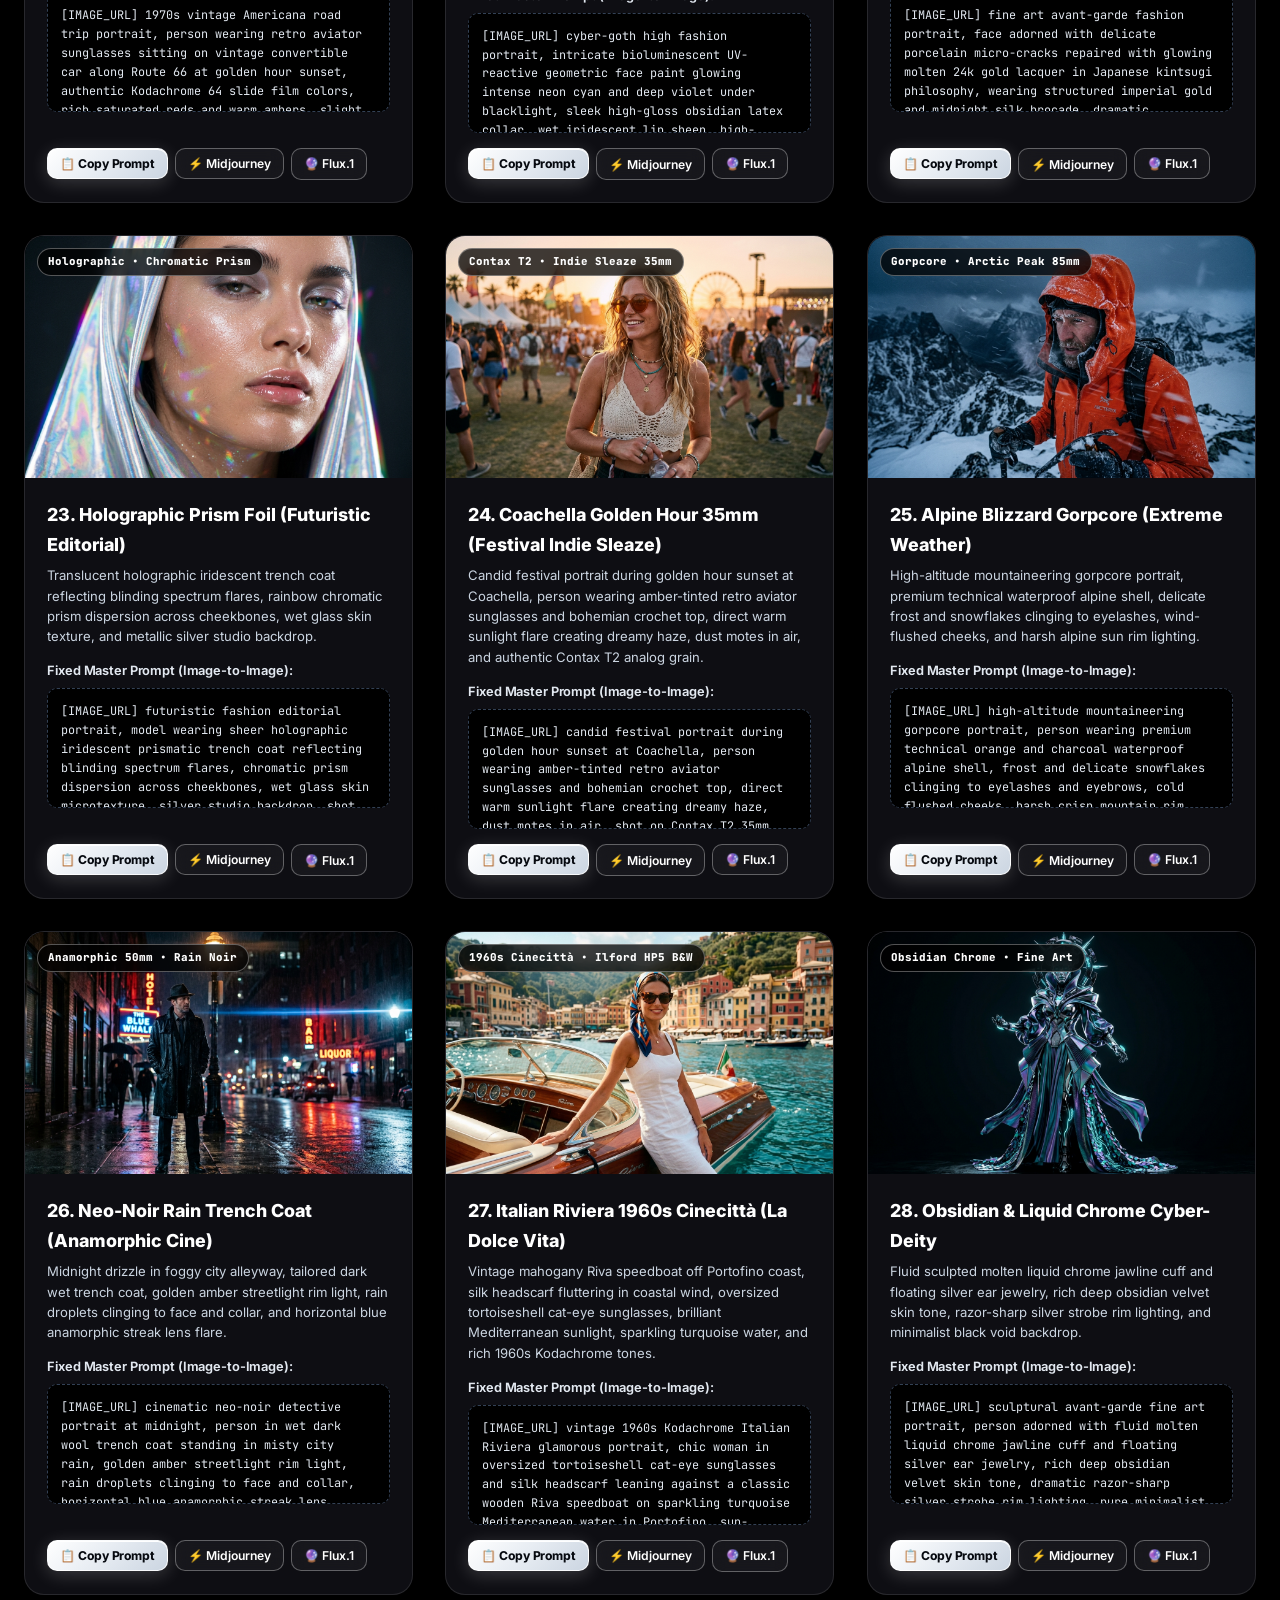
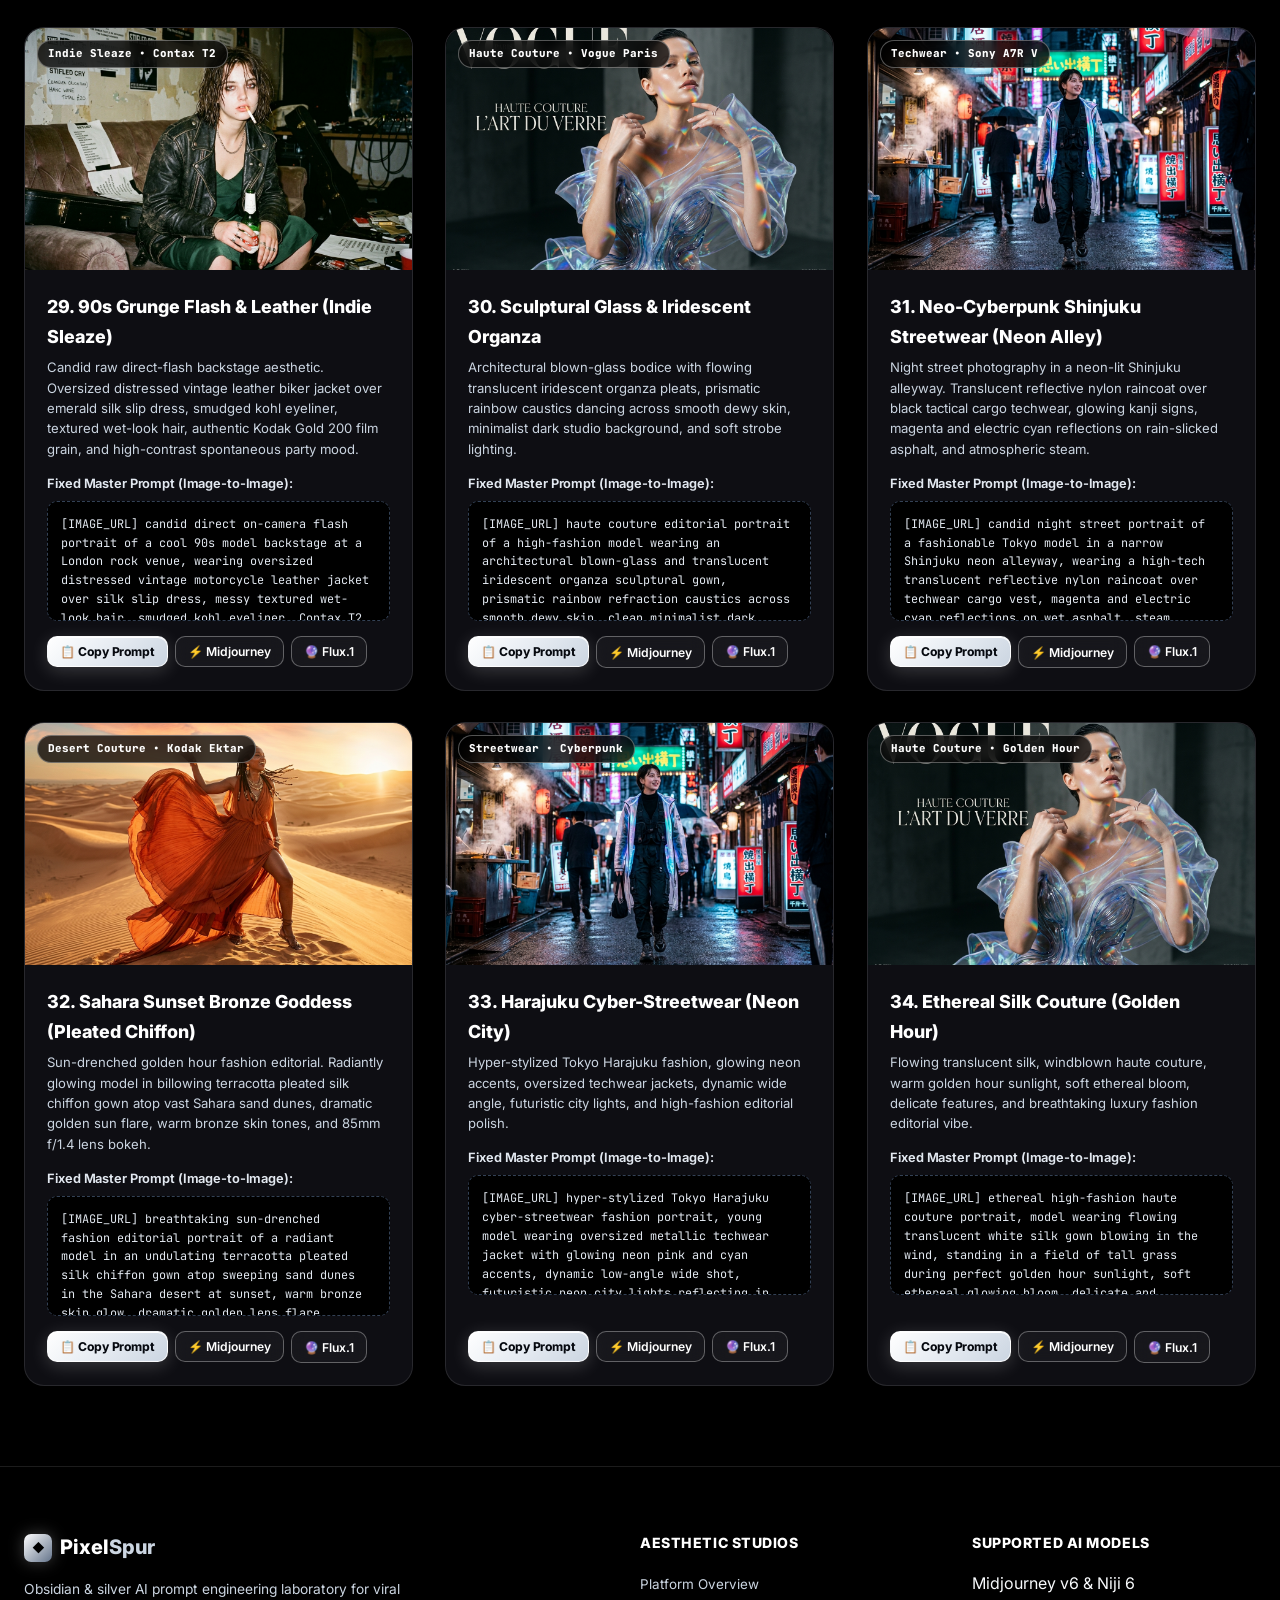
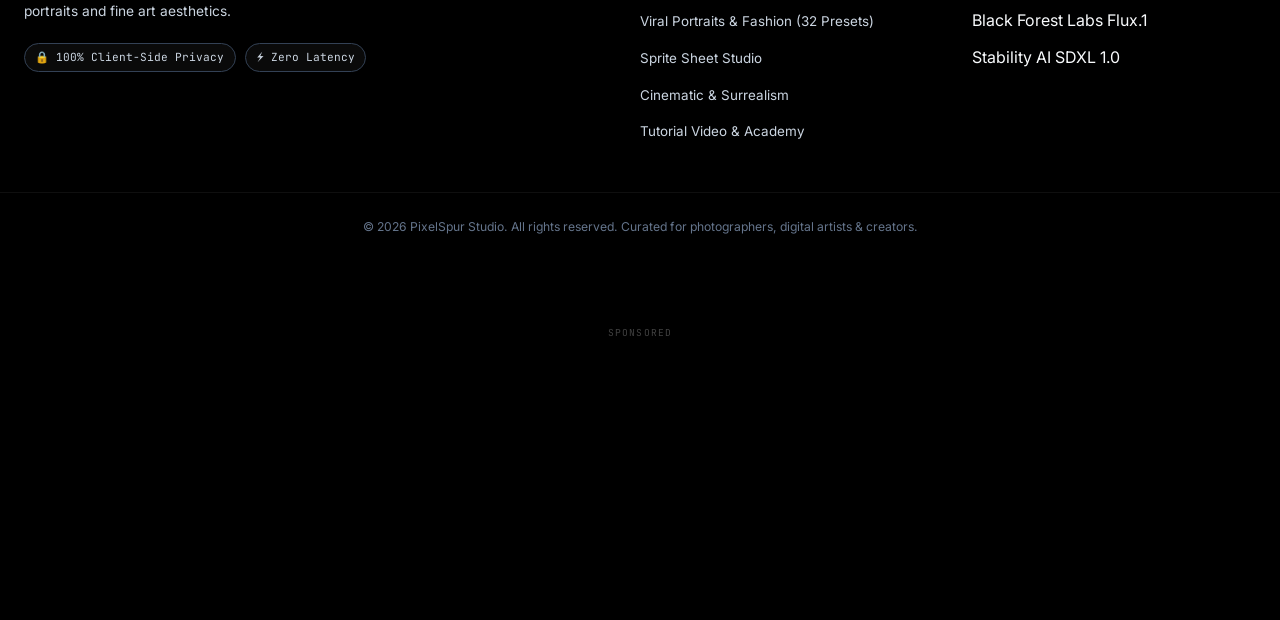
==== commit 5417712d: "Add interactive tutorial video walkthrough hub tutorial.html and navigation across all studios" ====
--- a/aesthetic-studio.html
+++ b/aesthetic-studio.html
@@ -71,7 +71,8 @@
         <span class="nav-pill">Active</span> Viral Portraits &amp; Fashion (32)
       </a>
       <a href="sprite-studio.html" class="nav-link">Sprite Sheet Studio</a>
-      <a href="cinematic-studio.html" class="nav-link">Cinematic &amp; Surrealism →</a>
+      <a href="cinematic-studio.html" class="nav-link">Cinematic &amp; Surrealism</a>
+      <a href="tutorial.html" class="nav-link">Tutorial Video</a>
     </nav>
 
     <div class="nav-actions">
@@ -904,7 +905,9 @@
       <ul class="footer-links">
         <li><a href="index.html">Platform Overview</a></li>
         <li><a href="aesthetic-studio.html">Viral Portraits &amp; Fashion (32 Presets)</a></li>
+        <li><a href="sprite-studio.html">Sprite Sheet Studio</a></li>
         <li><a href="cinematic-studio.html">Cinematic &amp; Surrealism</a></li>
+        <li><a href="tutorial.html">Tutorial Video &amp; Academy</a></li>
       </ul>
     </div>
 
--- a/style.css
+++ b/style.css
@@ -2647,4 +2647,427 @@
   overflow: hidden;
 }
 
-
+/* ════════════ INTERACTIVE TUTORIAL VIDEO PLAYER & GUIDES ════════════ */
+.tutorial-hero {
+  padding: 8rem 0 3rem;
+  text-align: center;
+  position: relative;
+}
+
+.tutorial-player-container {
+  max-width: 1080px;
+  margin: 0 auto 4rem;
+  border-radius: var(--radius-lg);
+  border: 1px solid var(--silver-border-hi);
+  background: rgba(13, 17, 26, 0.85);
+  backdrop-filter: blur(20px);
+  box-shadow: 0 20px 60px rgba(0, 0, 0, 0.7), 0 0 40px rgba(255, 255, 255, 0.04);
+  overflow: hidden;
+}
+
+.player-top-bar {
+  display: flex;
+  align-items: center;
+  justify-content: space-between;
+  padding: 0.85rem 1.5rem;
+  background: rgba(255, 255, 255, 0.03);
+  border-bottom: 1px solid rgba(255, 255, 255, 0.07);
+}
+
+.player-top-left {
+  display: flex;
+  align-items: center;
+  gap: 0.75rem;
+}
+
+.player-dot {
+  width: 10px;
+  height: 10px;
+  border-radius: 50%;
+  background: #ff5f56;
+  box-shadow: 16px 0 0 #ffbd2e, 32px 0 0 #27c93f;
+  margin-right: 28px;
+}
+
+.player-rec-badge {
+  display: inline-flex;
+  align-items: center;
+  gap: 0.35rem;
+  font-family: var(--font-mono);
+  font-size: 0.72rem;
+  font-weight: 700;
+  color: #ef4444;
+  background: rgba(239, 68, 68, 0.12);
+  border: 1px solid rgba(239, 68, 68, 0.3);
+  padding: 0.2rem 0.55rem;
+  border-radius: 9999px;
+  letter-spacing: 0.05em;
+}
+
+.player-rec-badge::before {
+  content: "";
+  width: 6px;
+  height: 6px;
+  border-radius: 50%;
+  background: #ef4444;
+  animation: pulseDot 1.5s infinite;
+}
+
+@keyframes pulseDot {
+  0%, 100% { opacity: 1; transform: scale(1); }
+  50% { opacity: 0.3; transform: scale(0.85); }
+}
+
+.player-video-title {
+  font-size: 0.82rem;
+  font-weight: 600;
+  color: var(--silver-200);
+}
+
+.player-screen {
+  position: relative;
+  aspect-ratio: 16 / 9;
+  background: radial-gradient(circle at center, #111726 0%, #06090e 100%);
+  display: flex;
+  align-items: center;
+  justify-content: center;
+  overflow: hidden;
+}
+
+.player-stage {
+  width: 100%;
+  height: 100%;
+  display: flex;
+  flex-direction: column;
+  align-items: center;
+  justify-content: center;
+  padding: 2.5rem;
+  text-align: center;
+  transition: opacity 0.4s ease, transform 0.4s ease;
+}
+
+.player-stage.fade-in {
+  opacity: 1;
+  transform: scale(1);
+}
+
+.player-stage.fade-out {
+  opacity: 0;
+  transform: scale(0.97);
+}
+
+.stage-badge {
+  display: inline-flex;
+  align-items: center;
+  gap: 0.4rem;
+  padding: 0.3rem 0.8rem;
+  background: rgba(255, 255, 255, 0.07);
+  border: 1px solid rgba(255, 255, 255, 0.15);
+  border-radius: 9999px;
+  font-size: 0.75rem;
+  font-weight: 700;
+  color: var(--silver-100);
+  margin-bottom: 1rem;
+  text-transform: uppercase;
+  letter-spacing: 0.08em;
+}
+
+.stage-title {
+  font-size: clamp(1.4rem, 2.8vw, 2.2rem);
+  font-weight: 800;
+  color: #fff;
+  margin-bottom: 0.75rem;
+  line-height: 1.25;
+}
+
+.stage-desc {
+  font-size: clamp(0.85rem, 1.2vw, 1.05rem);
+  color: var(--silver-300);
+  max-width: 680px;
+  margin: 0 auto 1.5rem;
+  line-height: 1.6;
+}
+
+.stage-demo-box {
+  width: 100%;
+  max-width: 620px;
+  background: rgba(0, 0, 0, 0.55);
+  border: 1px solid rgba(255, 255, 255, 0.12);
+  border-radius: var(--radius-md);
+  padding: 1rem 1.25rem;
+  text-align: left;
+  margin-bottom: 1.5rem;
+  font-family: var(--font-mono);
+  font-size: 0.8rem;
+  color: var(--silver-100);
+  line-height: 1.5;
+  box-shadow: inset 0 2px 10px rgba(0, 0, 0, 0.4);
+}
+
+.stage-demo-header {
+  display: flex;
+  justify-content: space-between;
+  margin-bottom: 0.5rem;
+  font-size: 0.72rem;
+  color: var(--silver-400);
+  border-bottom: 1px solid rgba(255, 255, 255, 0.08);
+  padding-bottom: 0.4rem;
+}
+
+.stage-cta-row {
+  display: flex;
+  align-items: center;
+  justify-content: center;
+  gap: 1rem;
+  flex-wrap: wrap;
+}
+
+/* Video Player Controls Bar */
+.player-controls-bar {
+  display: flex;
+  flex-direction: column;
+  padding: 0.75rem 1.5rem 1rem;
+  background: rgba(10, 14, 22, 0.95);
+  border-top: 1px solid rgba(255, 255, 255, 0.08);
+  gap: 0.6rem;
+}
+
+.player-scrubber-track {
+  position: relative;
+  width: 100%;
+  height: 6px;
+  background: rgba(255, 255, 255, 0.1);
+  border-radius: 3px;
+  cursor: pointer;
+  transition: height 0.15s ease;
+}
+
+.player-scrubber-track:hover {
+  height: 8px;
+}
+
+.player-scrubber-fill {
+  height: 100%;
+  width: 0%;
+  background: linear-gradient(90deg, #94a3b8 0%, #ffffff 100%);
+  border-radius: 3px;
+  position: relative;
+  transition: width 0.1s linear;
+}
+
+.player-scrubber-handle {
+  position: absolute;
+  right: -5px;
+  top: 50%;
+  transform: translateY(-50%);
+  width: 12px;
+  height: 12px;
+  background: #fff;
+  border-radius: 50%;
+  box-shadow: 0 0 8px rgba(255, 255, 255, 0.8);
+}
+
+.player-buttons-row {
+  display: flex;
+  align-items: center;
+  justify-content: space-between;
+}
+
+.player-btns-left {
+  display: flex;
+  align-items: center;
+  gap: 1rem;
+}
+
+.player-ctrl-btn {
+  background: none;
+  border: none;
+  color: #fff;
+  font-size: 1.15rem;
+  cursor: pointer;
+  padding: 0.35rem 0.5rem;
+  border-radius: var(--radius-sm);
+  display: flex;
+  align-items: center;
+  justify-content: center;
+  transition: all var(--transition-fast);
+}
+
+.player-ctrl-btn:hover {
+  color: var(--silver-shine);
+  background: rgba(255, 255, 255, 0.08);
+}
+
+.player-time-display {
+  font-family: var(--font-mono);
+  font-size: 0.78rem;
+  color: var(--silver-300);
+}
+
+.player-btns-right {
+  display: flex;
+  align-items: center;
+  gap: 0.75rem;
+}
+
+.player-speed-btn {
+  background: rgba(255, 255, 255, 0.06);
+  border: 1px solid rgba(255, 255, 255, 0.15);
+  color: var(--silver-200);
+  padding: 0.25rem 0.6rem;
+  border-radius: var(--radius-sm);
+  font-size: 0.72rem;
+  font-family: var(--font-mono);
+  cursor: pointer;
+  transition: all var(--transition-fast);
+}
+
+.player-speed-btn:hover {
+  background: rgba(255, 255, 255, 0.12);
+  color: #fff;
+}
+
+/* Chapter Navigator Below Player */
+.tutorial-chapters-track {
+  display: grid;
+  grid-template-columns: repeat(auto-fit, minmax(180px, 1fr));
+  gap: 0.75rem;
+  margin-top: 1.5rem;
+  padding: 0 0.5rem;
+}
+
+.chapter-card-btn {
+  background: rgba(255, 255, 255, 0.02);
+  border: 1px solid rgba(255, 255, 255, 0.08);
+  border-radius: var(--radius-md);
+  padding: 0.85rem 1rem;
+  text-align: left;
+  cursor: pointer;
+  transition: all var(--transition-normal);
+  display: flex;
+  flex-direction: column;
+  gap: 0.25rem;
+}
+
+.chapter-card-btn:hover {
+  background: rgba(255, 255, 255, 0.06);
+  border-color: rgba(255, 255, 255, 0.2);
+  transform: translateY(-2px);
+}
+
+.chapter-card-btn.active {
+  background: rgba(255, 255, 255, 0.08);
+  border-color: var(--silver-shine);
+  box-shadow: 0 0 15px rgba(255, 255, 255, 0.1);
+}
+
+.chapter-num {
+  font-family: var(--font-mono);
+  font-size: 0.7rem;
+  font-weight: 700;
+  color: var(--silver-400);
+}
+
+.chapter-card-btn.active .chapter-num {
+  color: var(--silver-shine);
+}
+
+.chapter-name {
+  font-size: 0.84rem;
+  font-weight: 600;
+  color: #fff;
+}
+
+.chapter-time {
+  font-size: 0.72rem;
+  color: var(--silver-400);
+}
+
+/* Detailed Step-by-Step Tutorial Guides */
+.tutorial-guides-grid {
+  display: grid;
+  grid-template-columns: repeat(auto-fit, minmax(320px, 1fr));
+  gap: 2rem;
+  margin: 4rem 0;
+}
+
+.tutorial-step-card {
+  background: rgba(13, 17, 26, 0.75);
+  border: 1px solid rgba(255, 255, 255, 0.08);
+  border-radius: var(--radius-lg);
+  padding: 2rem;
+  transition: all var(--transition-normal);
+  display: flex;
+  flex-direction: column;
+  justify-content: space-between;
+}
+
+.tutorial-step-card:hover {
+  border-color: rgba(255, 255, 255, 0.25);
+  transform: translateY(-4px);
+  box-shadow: 0 16px 40px rgba(0, 0, 0, 0.4);
+}
+
+.step-card-num {
+  font-size: 2.2rem;
+  font-weight: 900;
+  color: rgba(255, 255, 255, 0.15);
+  font-family: var(--font-mono);
+  line-height: 1;
+  margin-bottom: 0.5rem;
+}
+
+.step-card-title {
+  font-size: 1.25rem;
+  font-weight: 700;
+  color: #fff;
+  margin-bottom: 0.75rem;
+}
+
+.step-card-desc {
+  font-size: 0.88rem;
+  color: var(--silver-300);
+  line-height: 1.6;
+  margin-bottom: 1.25rem;
+}
+
+.step-tips-list {
+  list-style: none;
+  padding: 0;
+  margin: 0 0 1.5rem 0;
+  display: flex;
+  flex-direction: column;
+  gap: 0.6rem;
+}
+
+.step-tips-list li {
+  font-size: 0.82rem;
+  color: var(--silver-200);
+  display: flex;
+  align-items: flex-start;
+  gap: 0.5rem;
+  line-height: 1.45;
+}
+
+.step-tips-list li span {
+  color: var(--silver-shine);
+}
+
+/* Subtle Button */
+.btn-silver-subtle {
+  background: rgba(255, 255, 255, 0.06);
+  color: #fff;
+  border: 1px solid rgba(255, 255, 255, 0.18);
+  backdrop-filter: blur(8px);
+}
+
+.btn-silver-subtle:hover {
+  background: rgba(255, 255, 255, 0.12);
+  border-color: rgba(255, 255, 255, 0.4);
+  color: #fff;
+  transform: translateY(-2px);
+  box-shadow: 0 4px 20px rgba(255, 255, 255, 0.1);
+}
+
+
+
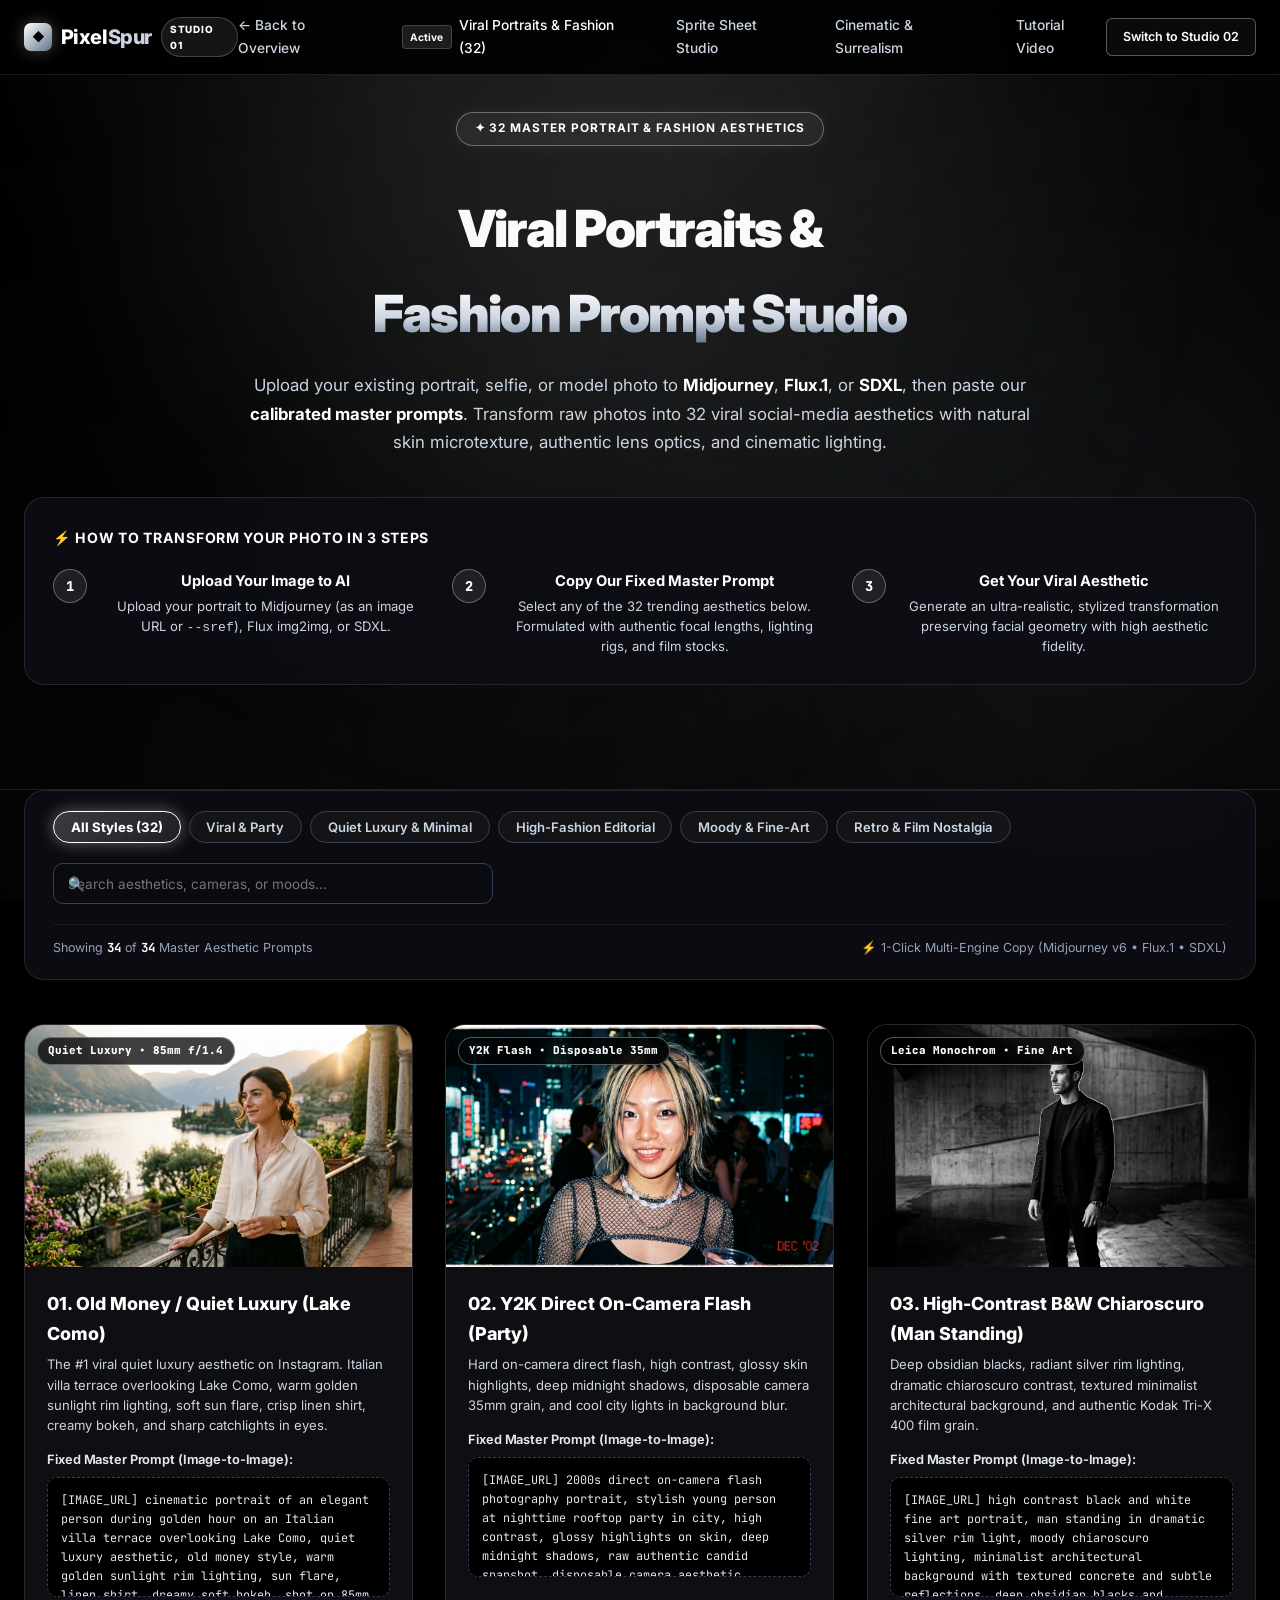
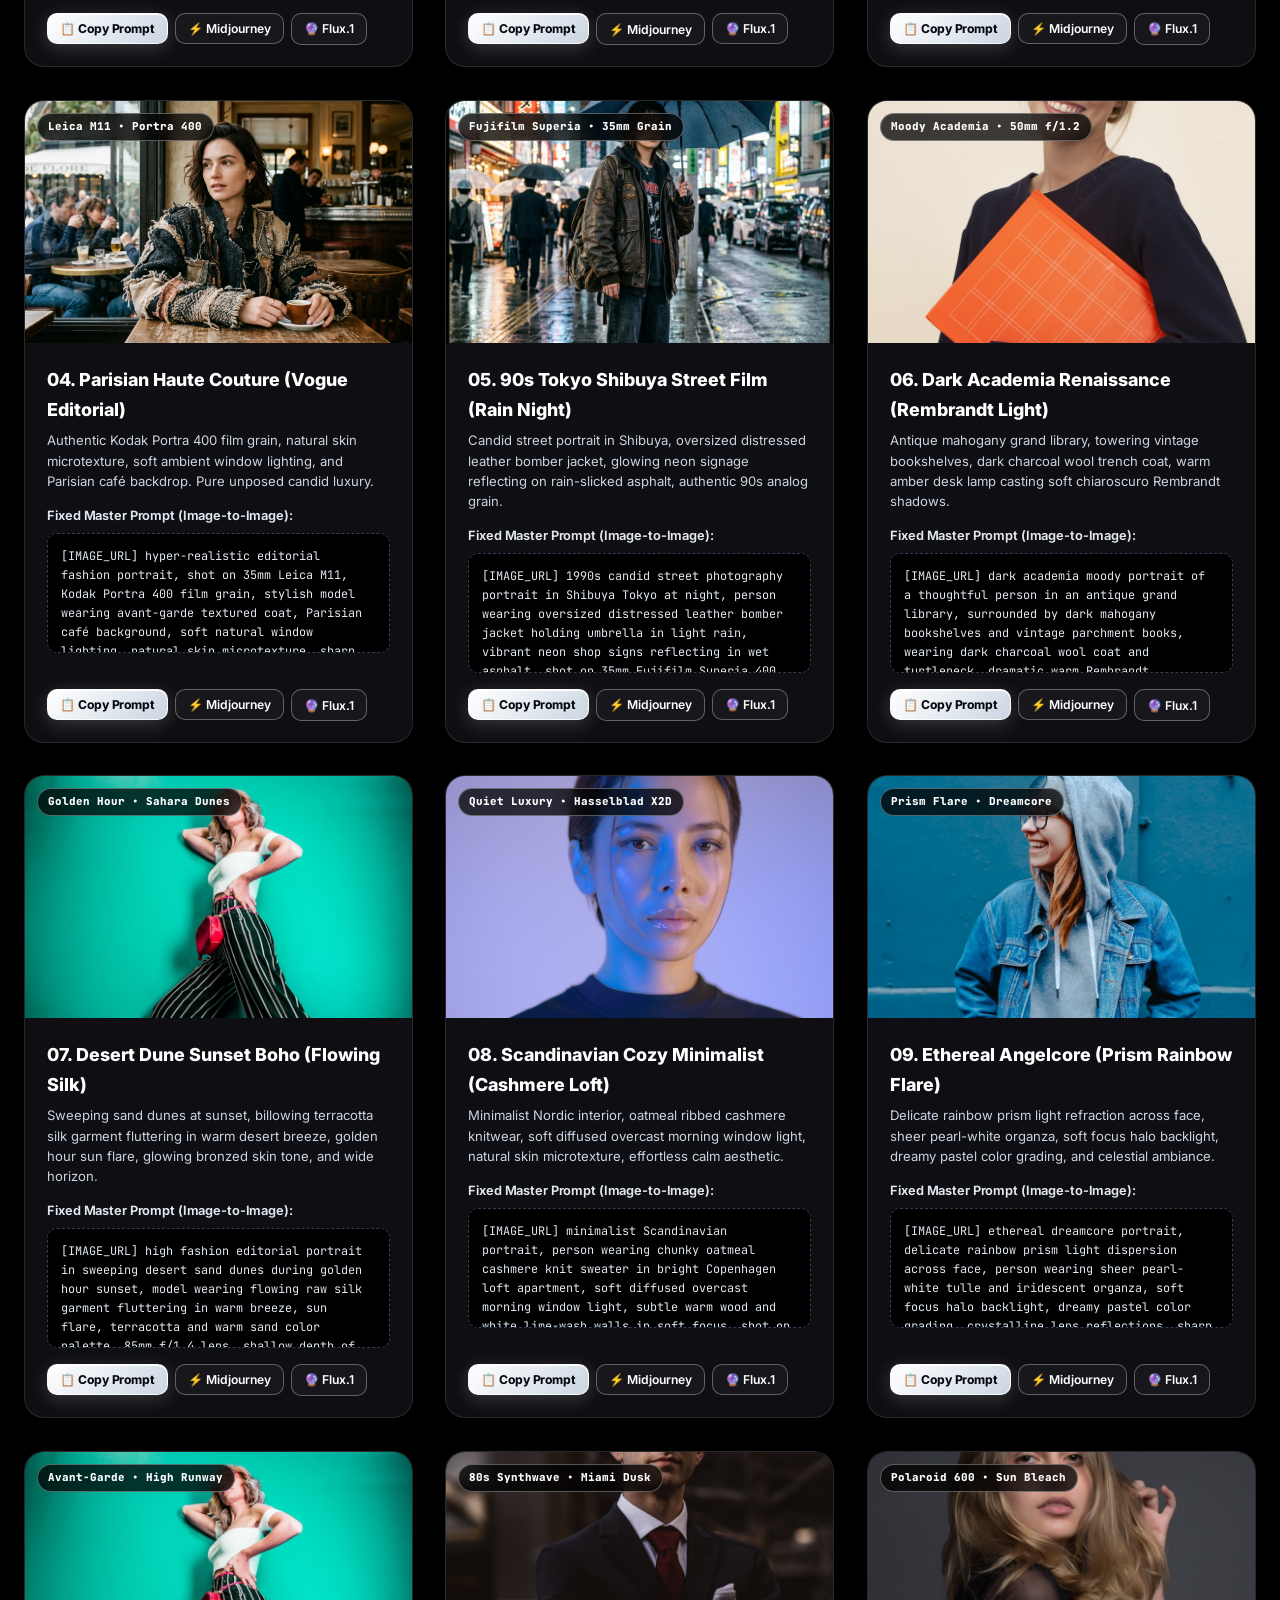
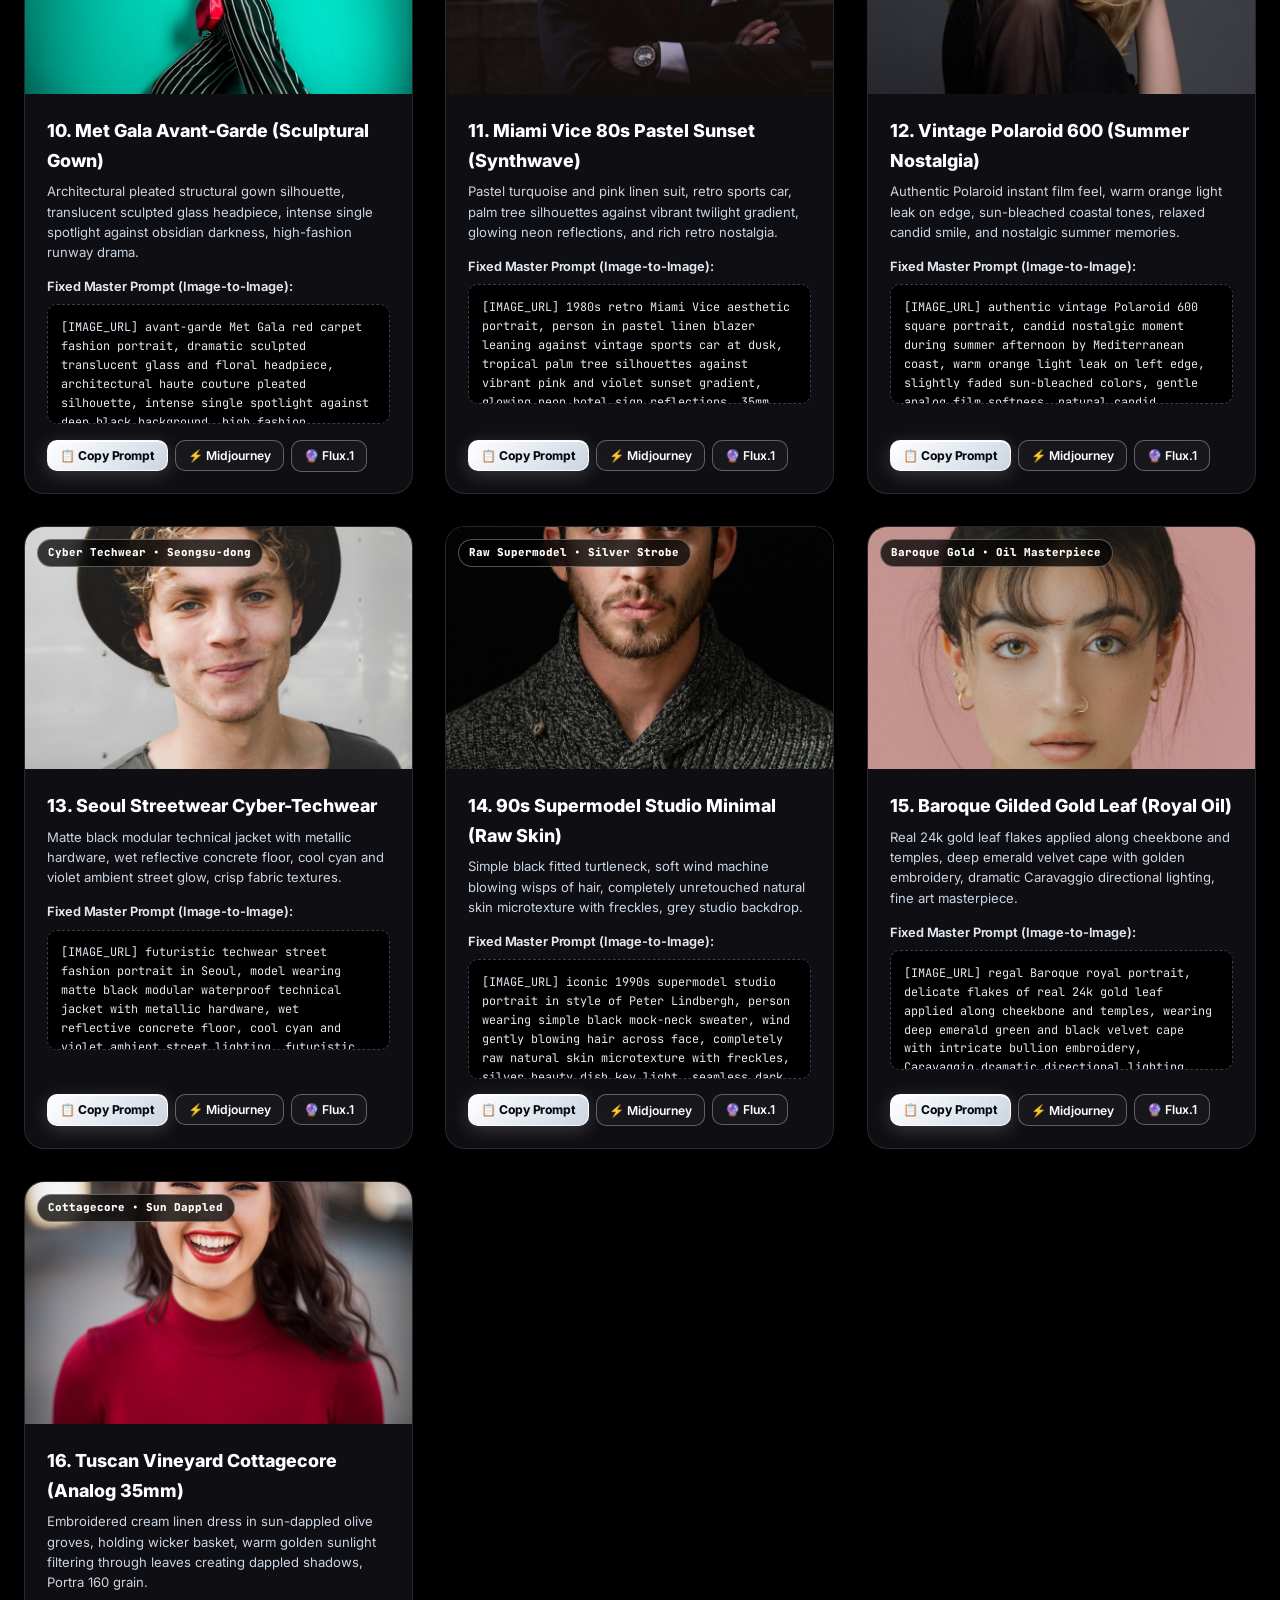
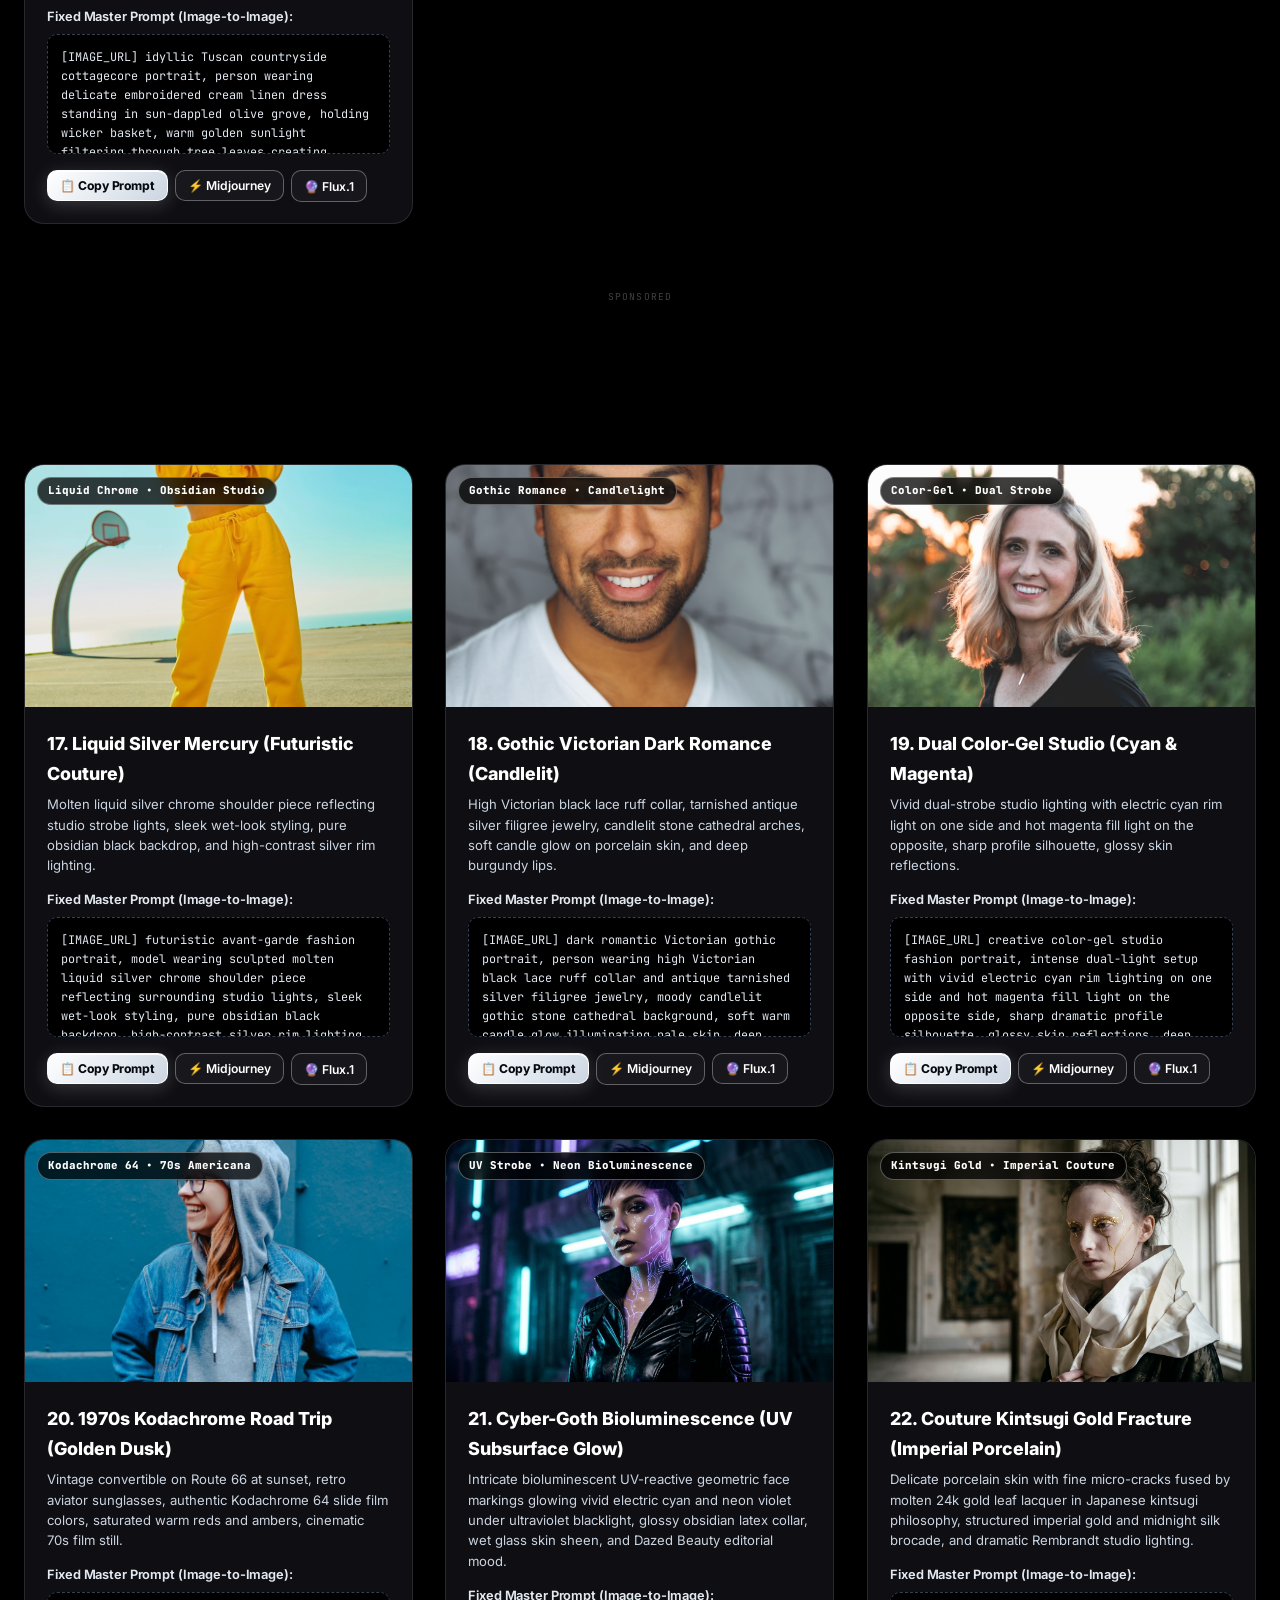
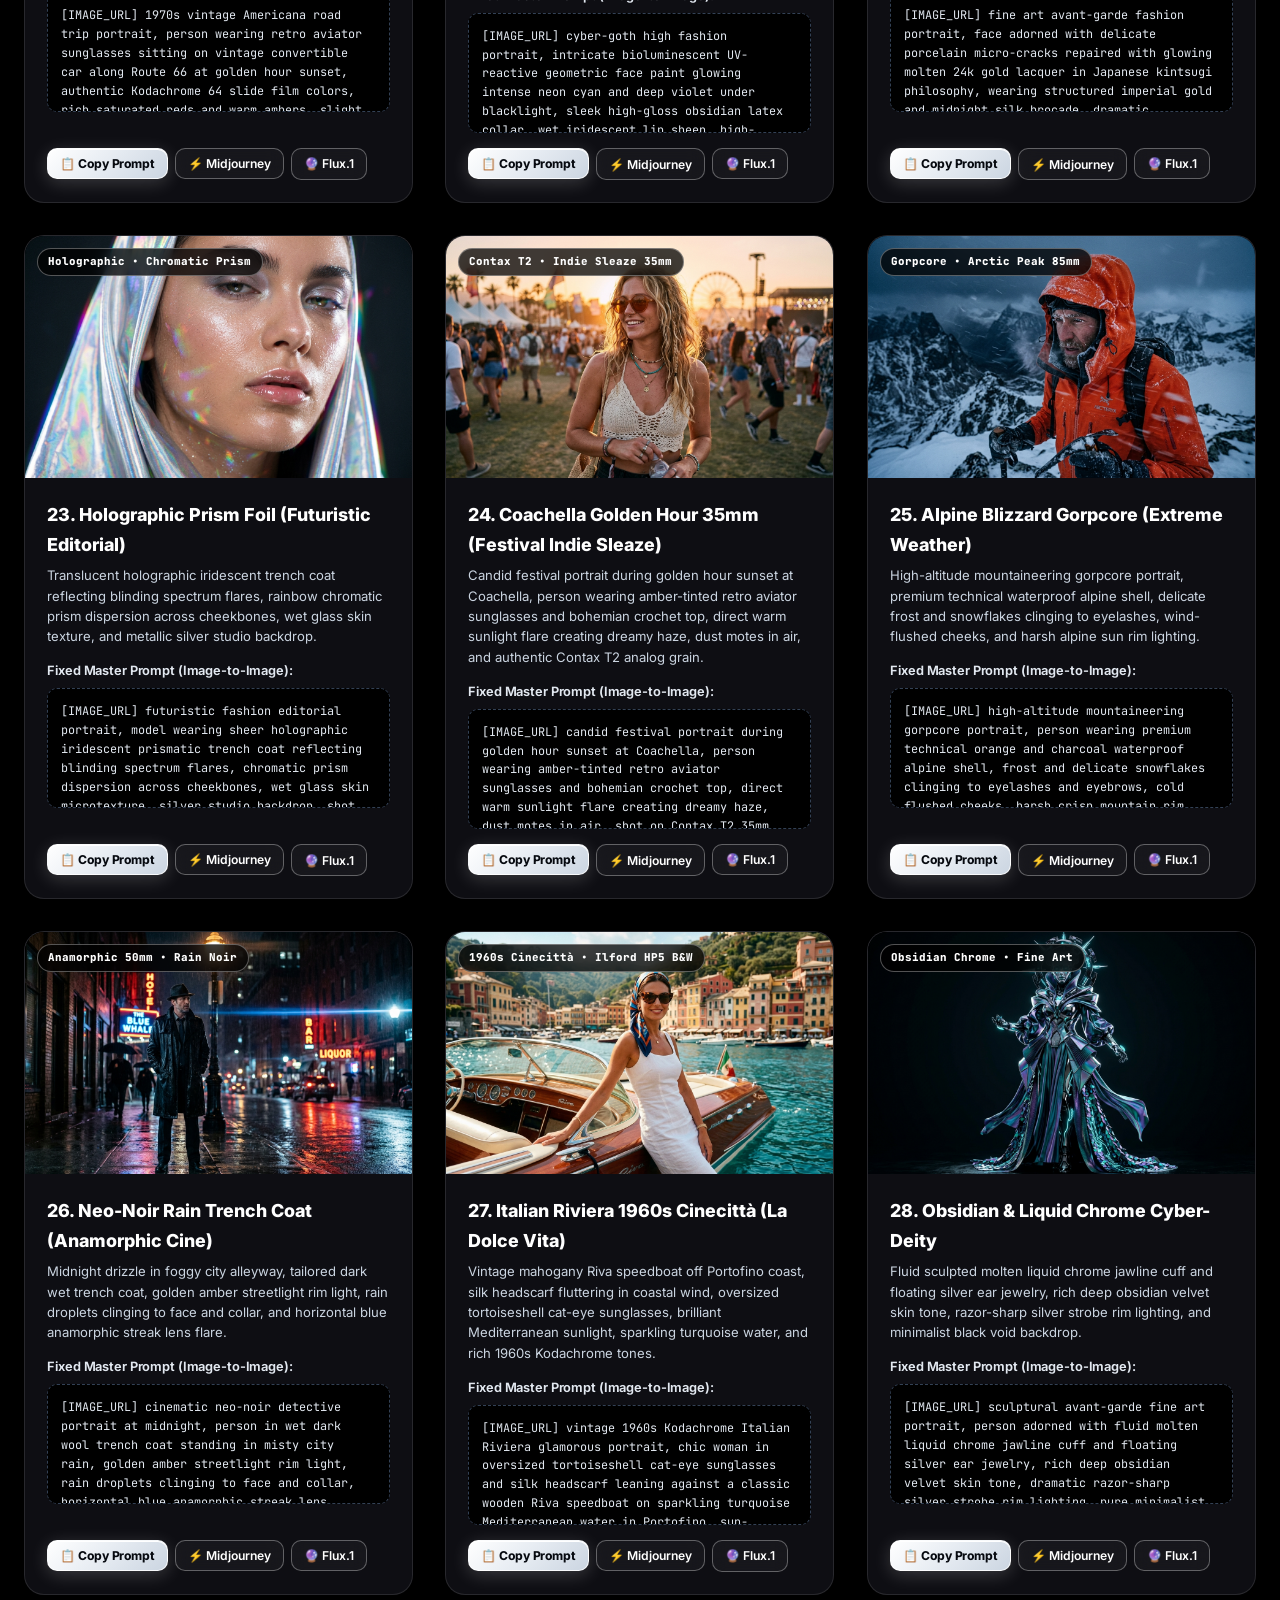
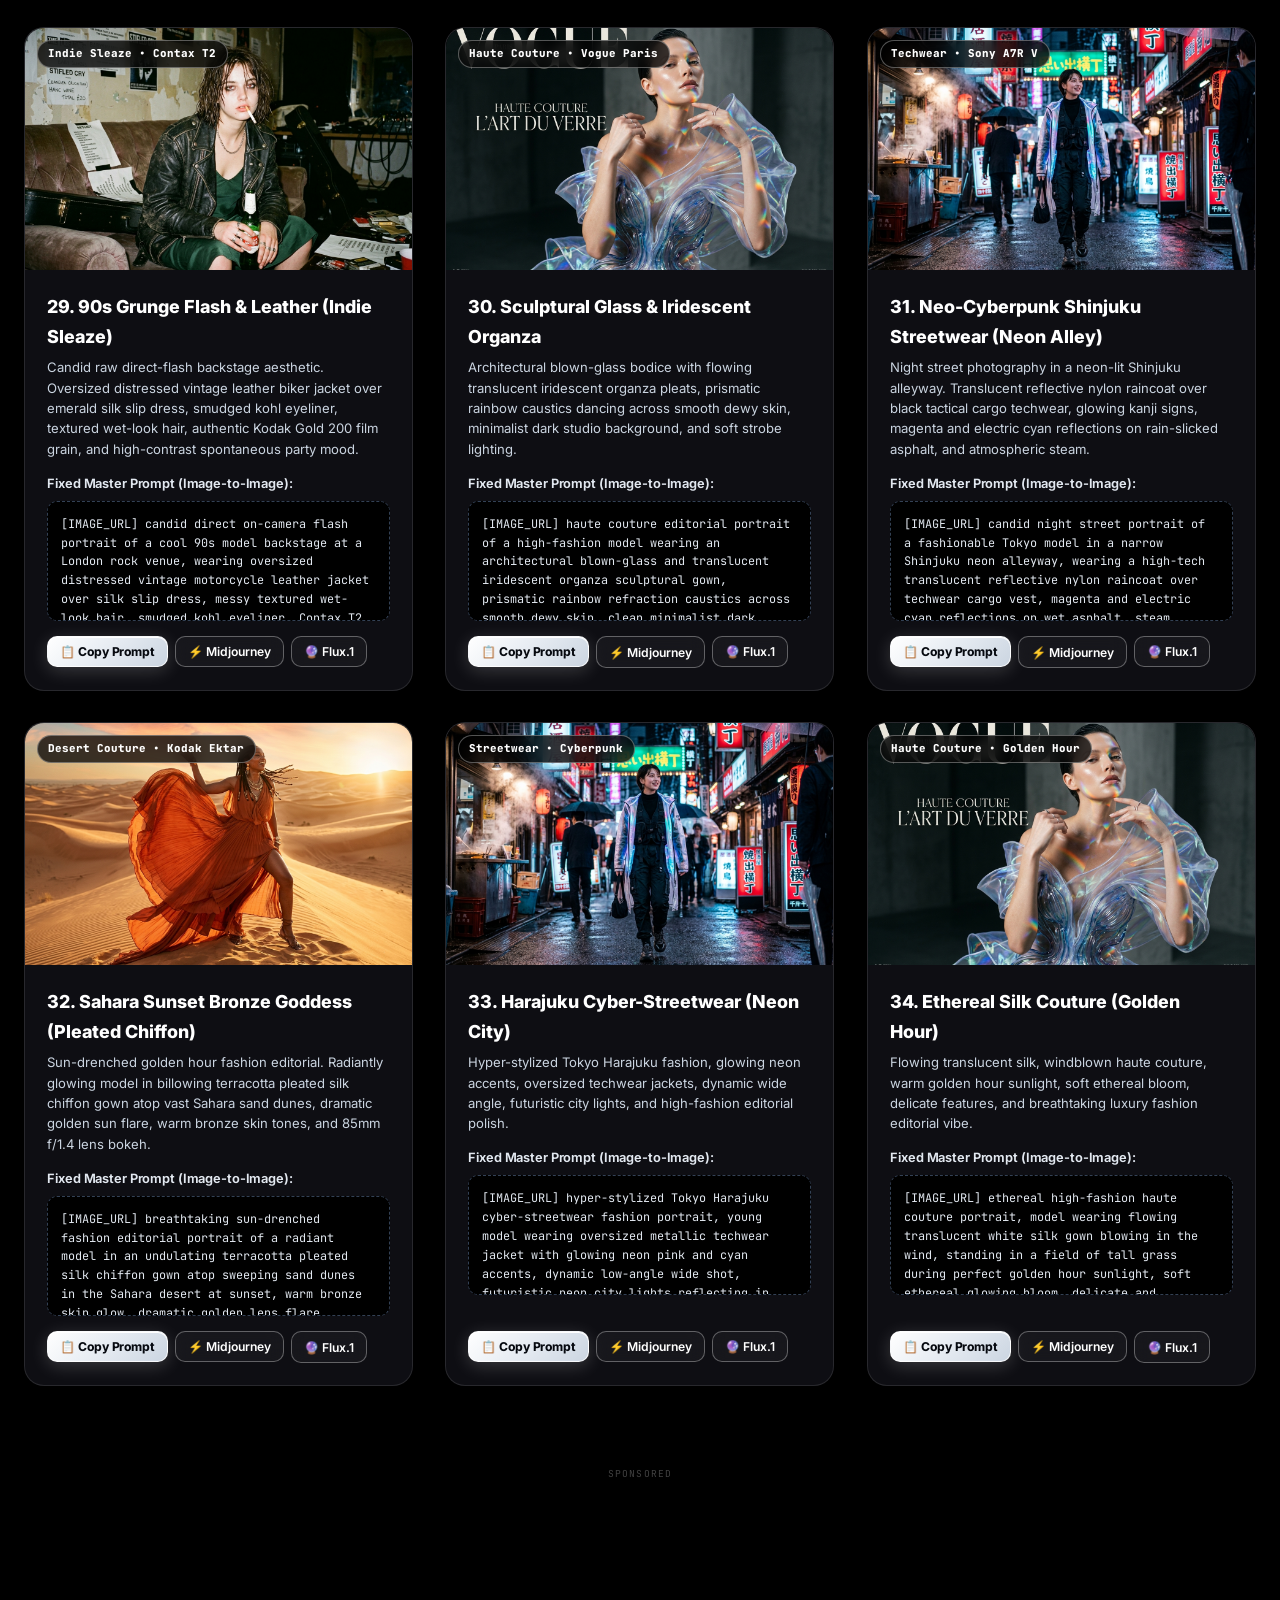
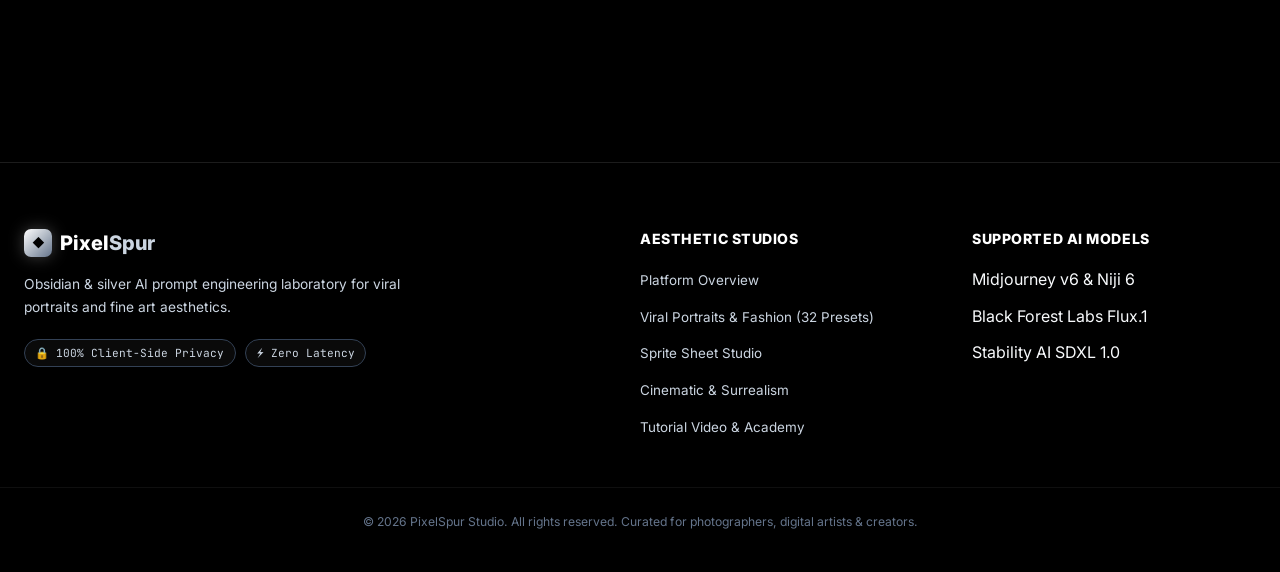
==== commit 8298b4ba: "Fix ad placements: move banners before footer and remove stray post-footer ad in sprite-studio.html" ====
--- a/aesthetic-studio.html
+++ b/aesthetic-studio.html
@@ -882,6 +882,11 @@
 
 </main>
 
+<!-- Adsterra 300x250 Medium Rectangle Banner -->
+<div class="ad-slot-wrapper" style="margin: 3rem auto 1.5rem;">
+  <div id="atContainer-c075bb1d519d3ba0713981030cb622ed"></div>
+</div>
+
 <!-- Footer -->
 
 <footer id="footer">
@@ -926,11 +931,6 @@
   </div>
 </footer>
 
-<!-- Adsterra 300x250 Medium Rectangle Banner -->
-<div class="ad-slot-wrapper" style="margin: 3rem auto 1.5rem;">
-  <div id="atContainer-c075bb1d519d3ba0713981030cb622ed"></div>
-</div>
-
 <!-- Application Scripts -->
 <script src="app.js"></script>
 
--- a/style.css
+++ b/style.css
@@ -2625,7 +2625,8 @@
   margin-bottom: 0.35rem;
 }
 
-#atContainer-d5787b8bf3e86de096d5f5bf12337635 {
+#atContainer-d5787b8bf3e86de096d5f5bf12337635,
+[id^="atContainer-d5787b8bf3e86de096d5f5bf12337635"] {
   display: flex;
   align-items: center;
   justify-content: center;
@@ -2636,7 +2637,8 @@
   overflow: hidden;
 }
 
-#atContainer-c075bb1d519d3ba0713981030cb622ed {
+#atContainer-c075bb1d519d3ba0713981030cb622ed,
+[id^="atContainer-c075bb1d519d3ba0713981030cb622ed"] {
   display: flex;
   align-items: center;
   justify-content: center;
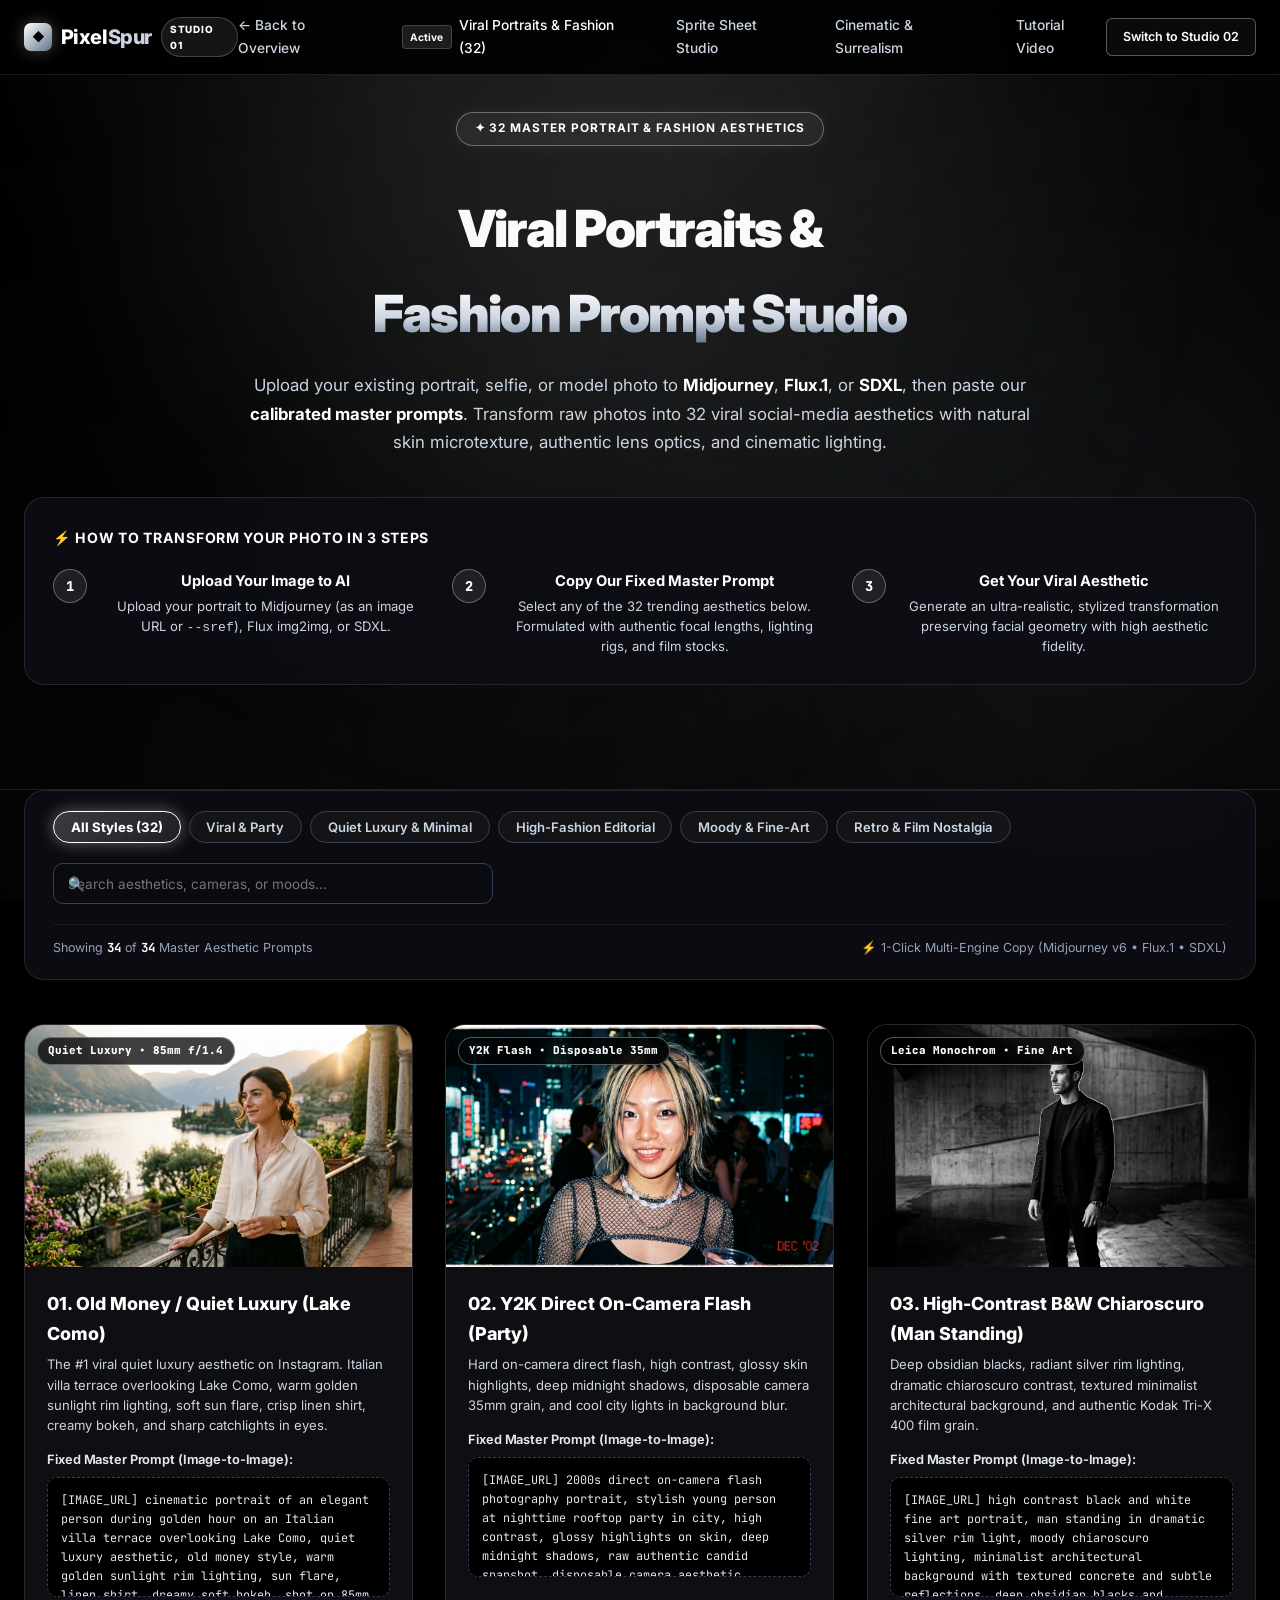
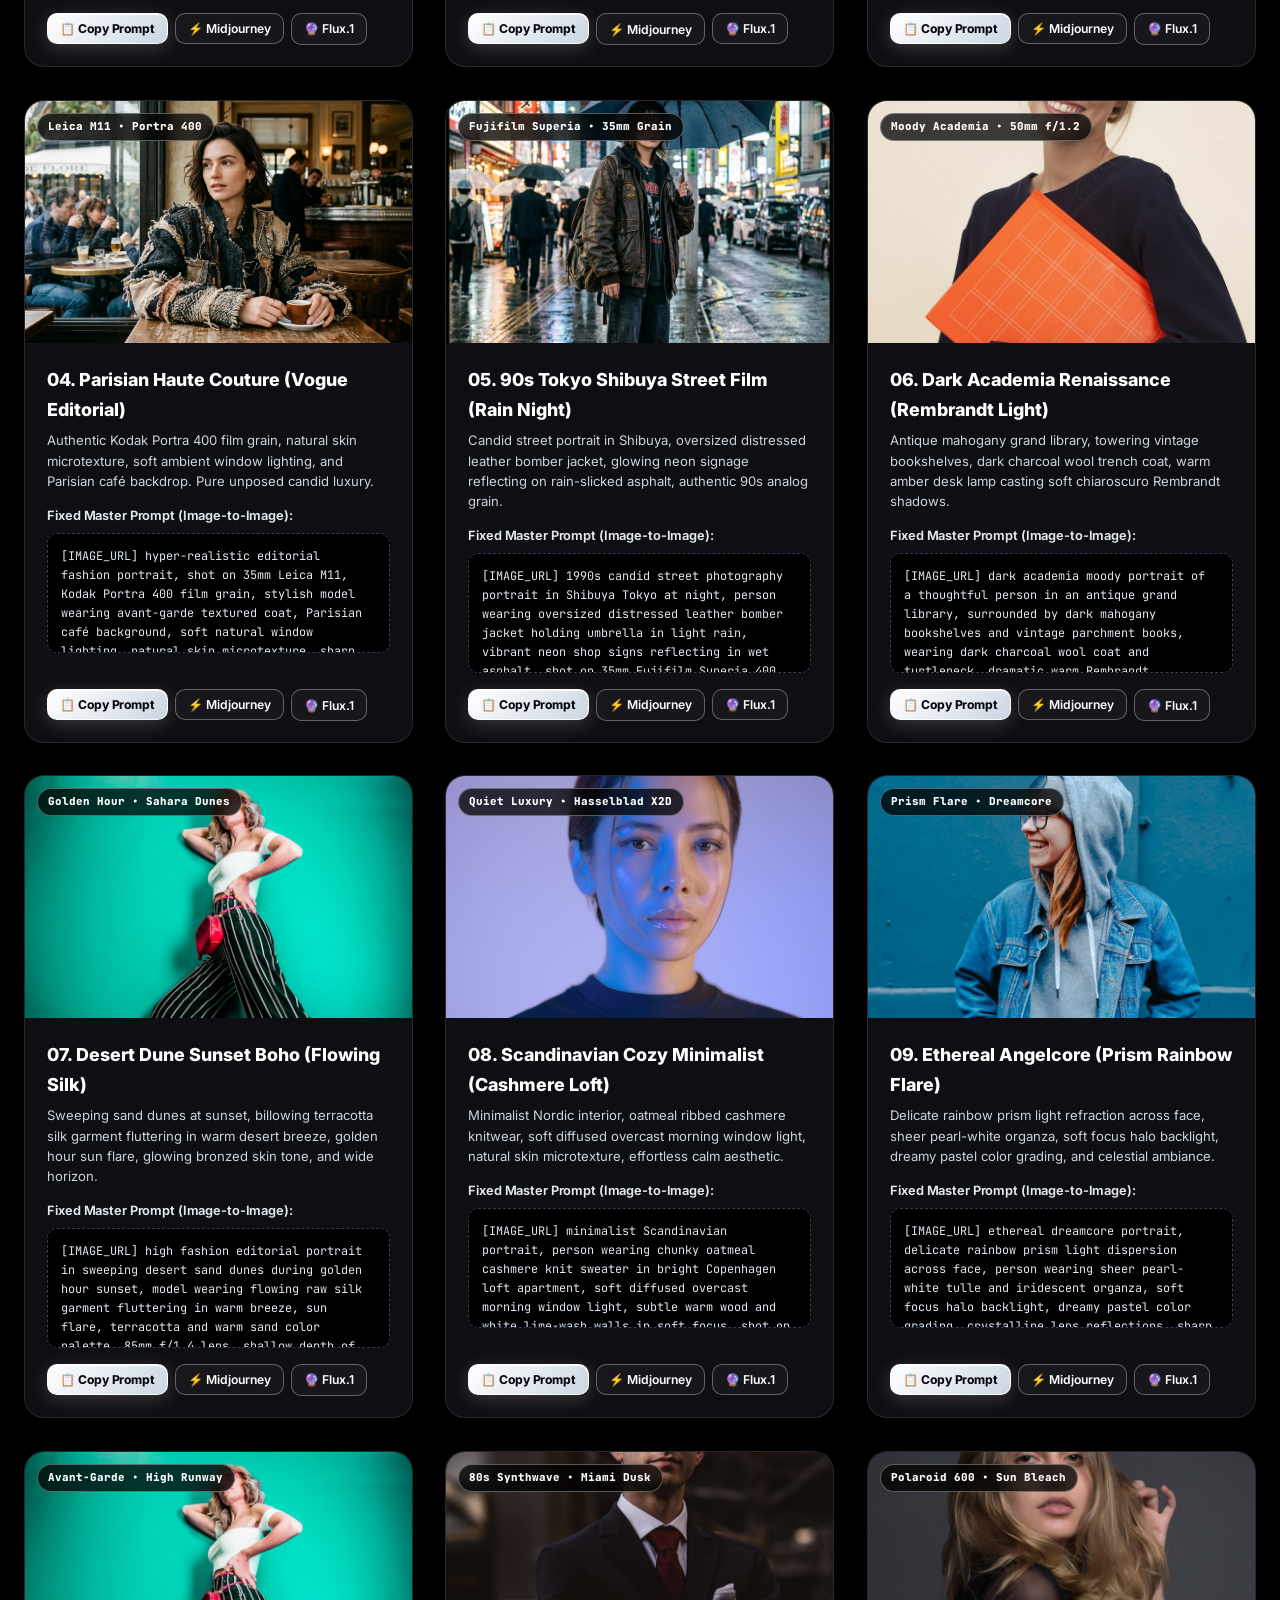
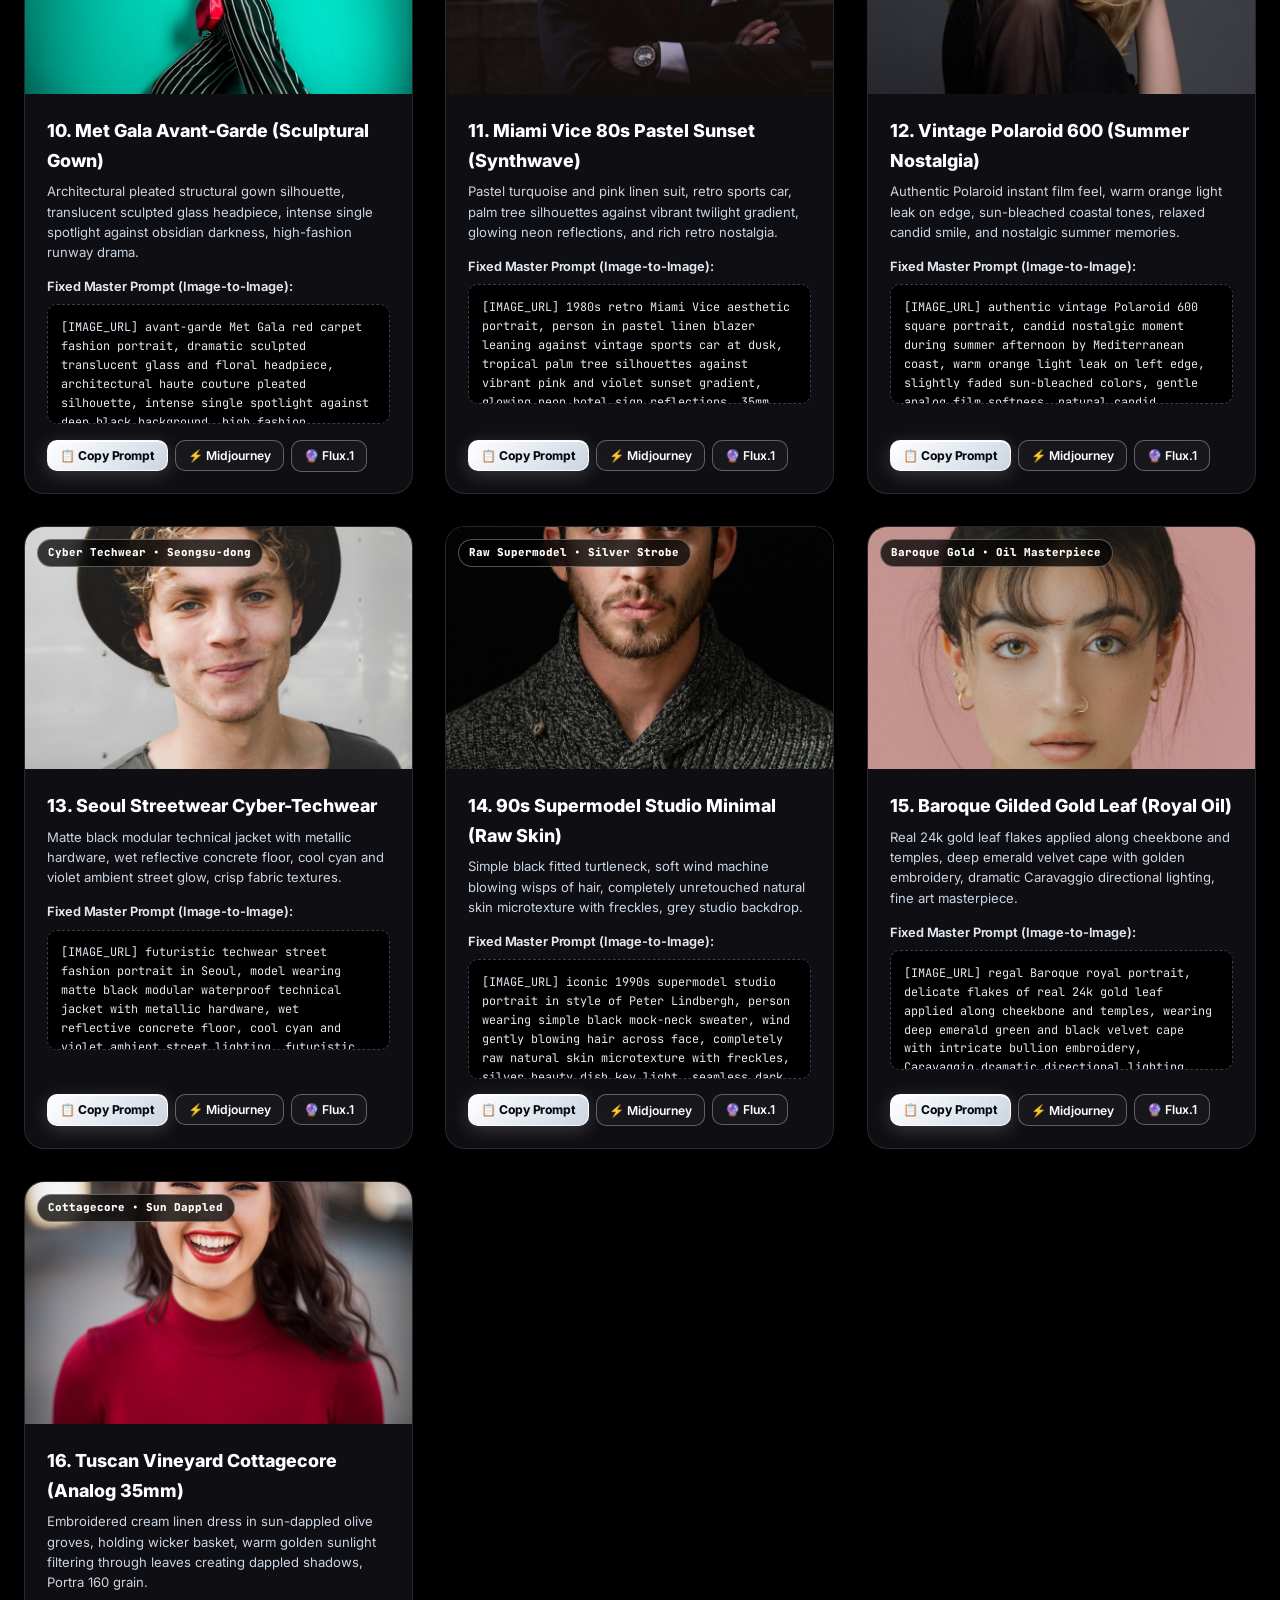
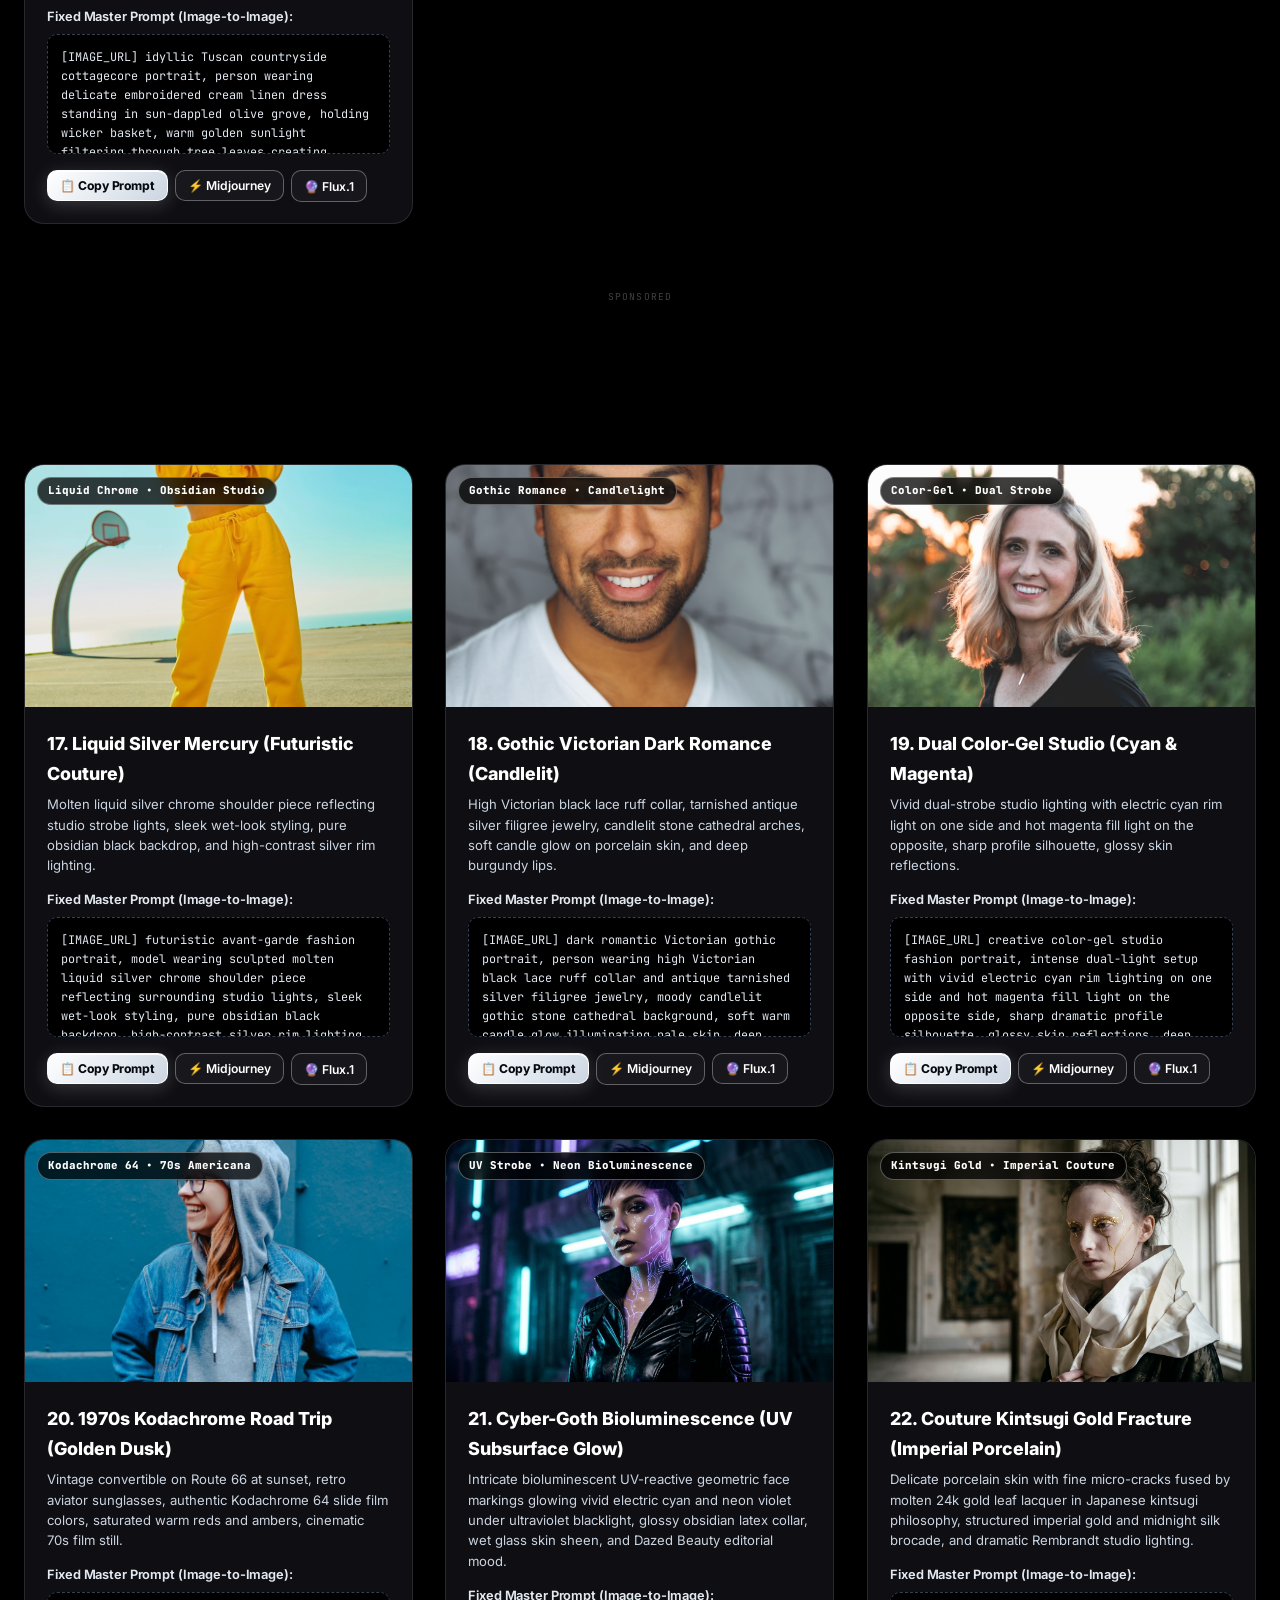
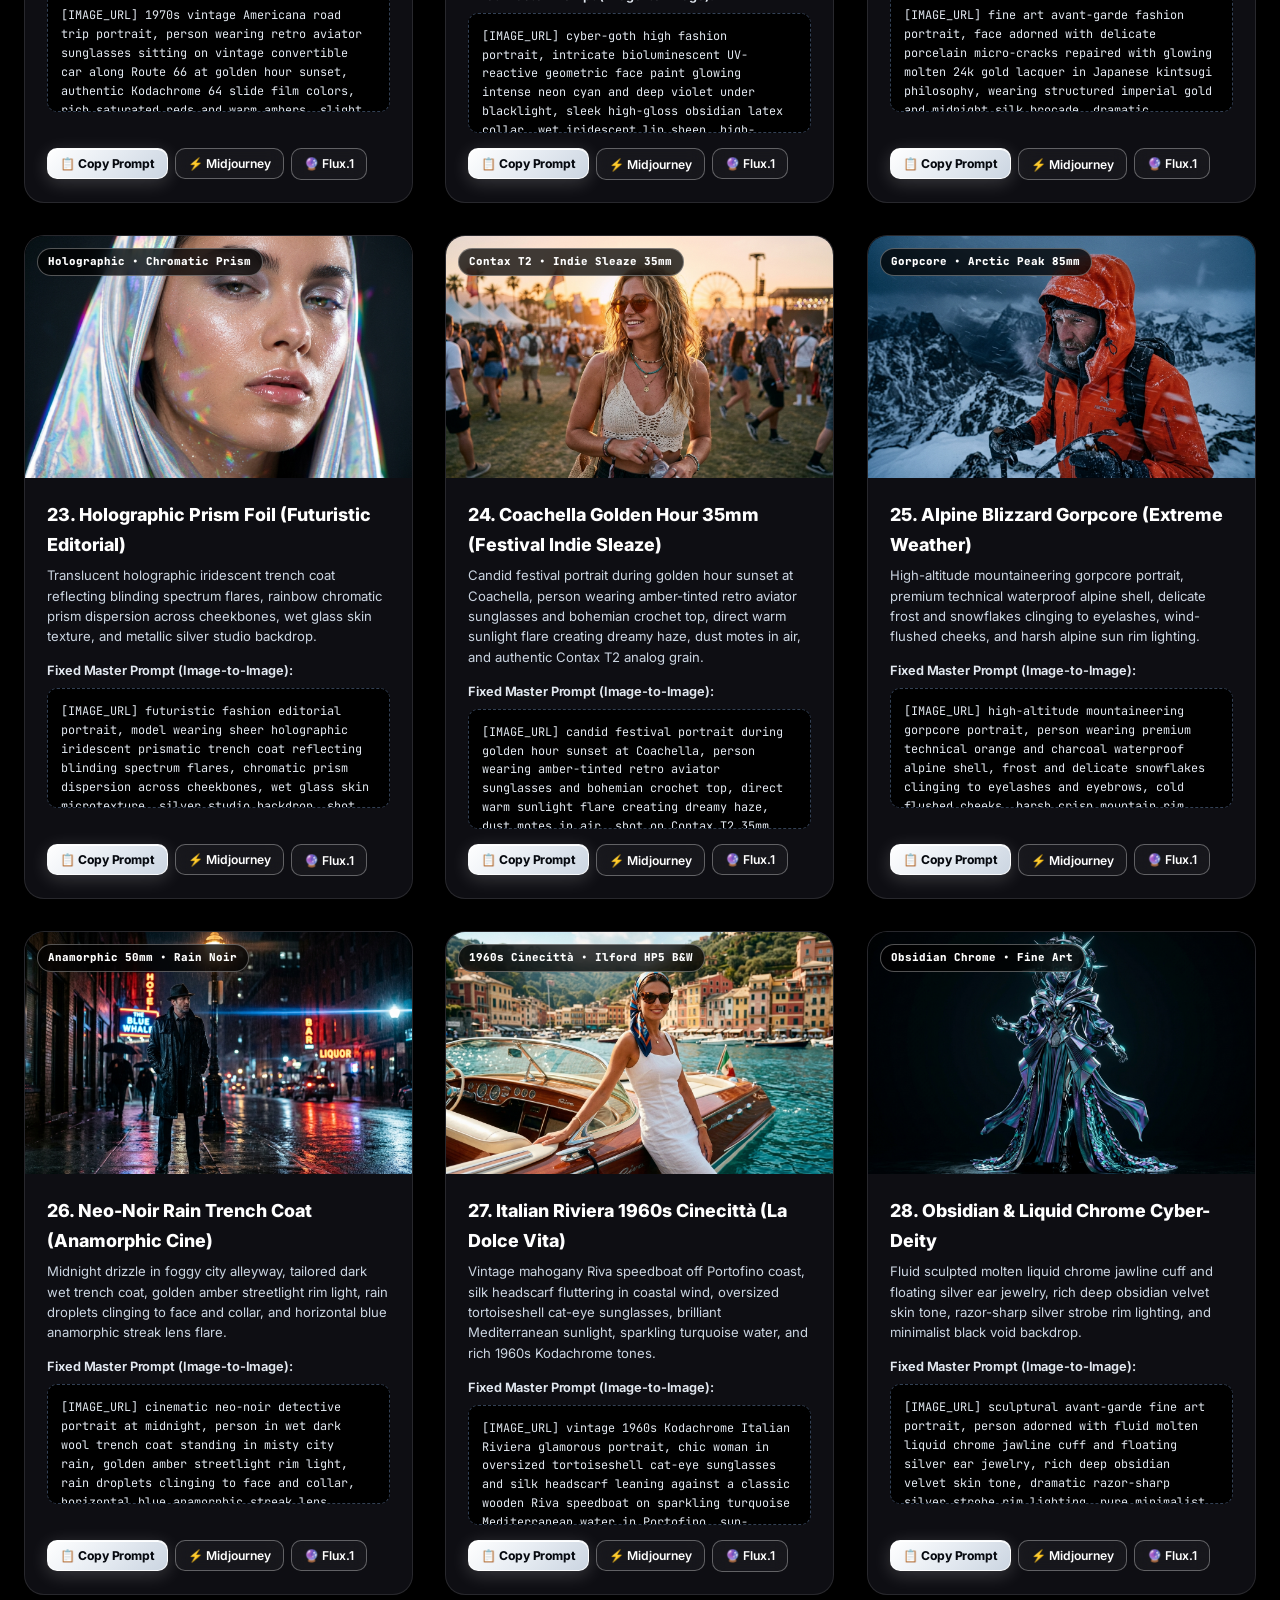
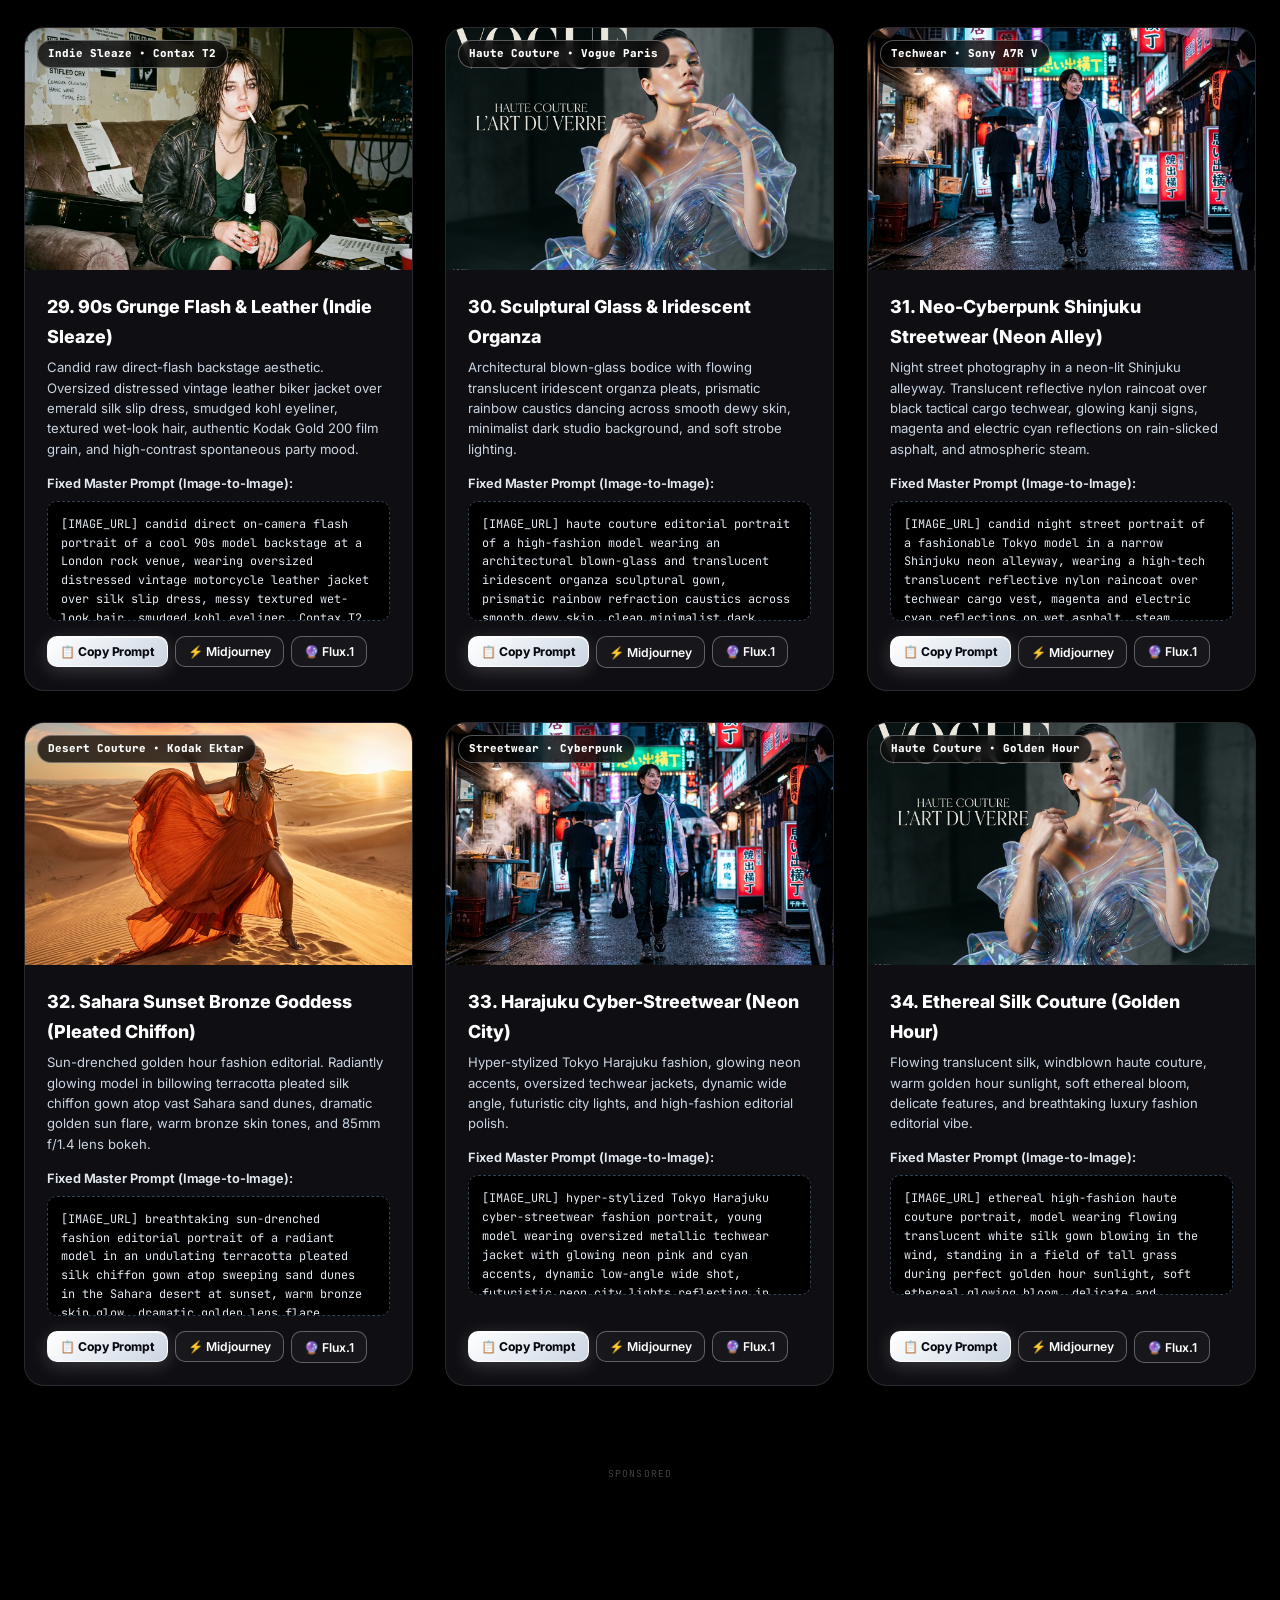
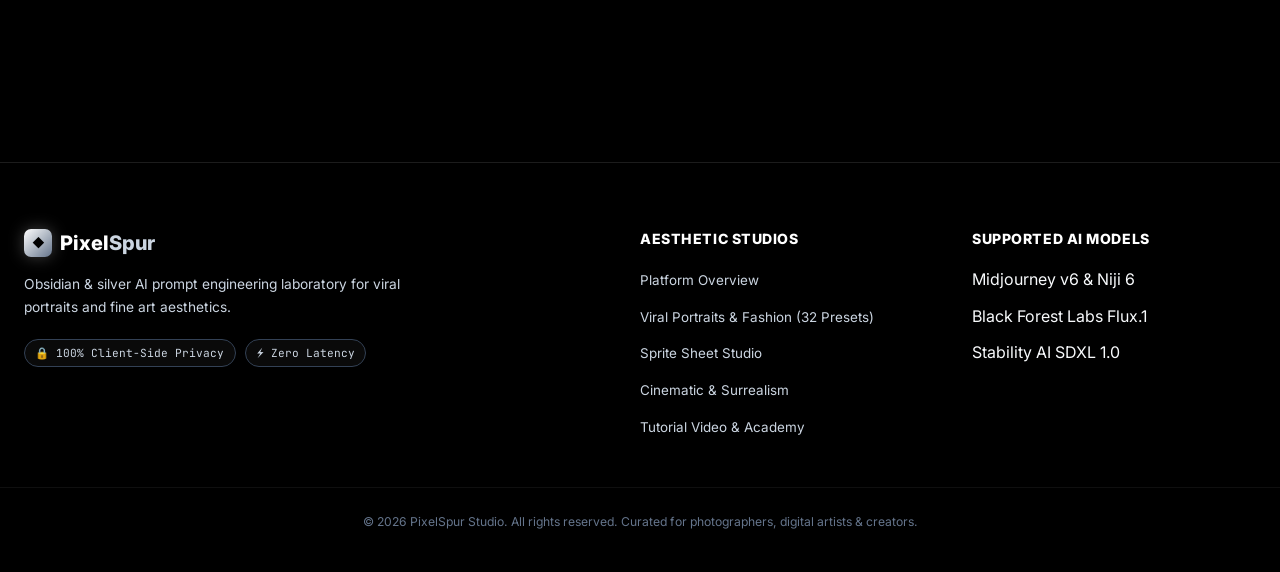
==== commit d8d6ac59: "Update Adsterra 728x90 and 300x250 ad units with recommended data-cfasync='false' across all pages" ====
--- a/aesthetic-studio.html
+++ b/aesthetic-studio.html
@@ -16,35 +16,7 @@
   <link rel="icon" href="favicon.svg" type="image/svg+xml"/>
   <link rel="stylesheet" href="style.css"/>
 
-  <!-- Adsterra JS Async Format Loaders -->
-  <script>
-    if (typeof atAsyncOptions !== 'object') var atAsyncOptions = [];
-    atAsyncOptions.push({
-      key: 'd5787b8bf3e86de096d5f5bf12337635',
-      format: 'js',
-      async: true,
-      container: 'atContainer-d5787b8bf3e86de096d5f5bf12337635',
-      params: {},
-    });
-    atAsyncOptions.push({
-      key: 'c075bb1d519d3ba0713981030cb622ed',
-      format: 'js',
-      async: true,
-      container: 'atContainer-c075bb1d519d3ba0713981030cb622ed',
-      params: {},
-    });
-    var s1 = document.createElement('script');
-    s1.type = 'text/javascript';
-    s1.async = true;
-    s1.src = 'https://www.highrevenueformat.com/d5787b8bf3e86de096d5f5bf12337635/invoke.js';
-    document.getElementsByTagName('head')[0].appendChild(s1);
-
-    var s2 = document.createElement('script');
-    s2.type = 'text/javascript';
-    s2.async = true;
-    s2.src = 'https://www.highrevenueformat.com/c075bb1d519d3ba0713981030cb622ed/invoke.js';
-    document.getElementsByTagName('head')[0].appendChild(s2);
-  </script>
+
 </head>
 <body>
 
@@ -496,8 +468,19 @@
     </article>
 
     <!-- Adsterra 728x90 Mid-Gallery Leaderboard Banner -->
-    <div class="ad-slot-wrapper" style="grid-column: 1 / -1; margin: 2rem 0;">
-      <div id="atContainer-d5787b8bf3e86de096d5f5bf12337635"></div>
+    <div class="ad-slot-wrapper" style="grid-column: 1 / -1; margin: 2rem 0; text-align: center; min-height: 90px; display: flex; justify-content: center; align-items: center;">
+      <div id="atContainer-d5787b8bf3e86de096d5f5bf12337635">
+        <script data-cfasync="false" type="text/javascript">
+          atOptions = {
+            'key' : 'd5787b8bf3e86de096d5f5bf12337635',
+            'format' : 'iframe',
+            'height' : 90,
+            'width' : 728,
+            'params' : {}
+          };
+        </script>
+        <script data-cfasync="false" type="text/javascript" src="https://www.highrevenueformat.com/d5787b8bf3e86de096d5f5bf12337635/invoke.js"></script>
+      </div>
     </div>
 
     <!-- 17. 17. Liquid Silver Mercury (Futuristic Couture) -->
@@ -883,8 +866,19 @@
 </main>
 
 <!-- Adsterra 300x250 Medium Rectangle Banner -->
-<div class="ad-slot-wrapper" style="margin: 3rem auto 1.5rem;">
-  <div id="atContainer-c075bb1d519d3ba0713981030cb622ed"></div>
+<div class="ad-slot-wrapper" style="margin: 3rem auto 1.5rem; text-align: center; min-height: 250px; display: flex; justify-content: center; align-items: center;">
+  <div id="atContainer-c075bb1d519d3ba0713981030cb622ed">
+    <script data-cfasync="false" type="text/javascript">
+      atOptions = {
+        'key' : 'c075bb1d519d3ba0713981030cb622ed',
+        'format' : 'iframe',
+        'height' : 250,
+        'width' : 300,
+        'params' : {}
+      };
+    </script>
+    <script data-cfasync="false" type="text/javascript" src="https://www.highrevenueformat.com/c075bb1d519d3ba0713981030cb622ed/invoke.js"></script>
+  </div>
 </div>
 
 <!-- Footer -->
--- a/style.css
+++ b/style.css
@@ -3071,5 +3071,57 @@
   box-shadow: 0 4px 20px rgba(255, 255, 255, 0.1);
 }
 
-
-
+/* ════════════ SINGLE FRAME PRECISION EDITOR ════════════ */
+.frame-btn-edit {
+  width: 100%;
+  font-size: 0.68rem;
+  padding: 0.3rem 0.4rem;
+  background: rgba(56, 189, 248, 0.12);
+  border: 1px solid rgba(56, 189, 248, 0.4);
+  color: #7dd3fc;
+  border-radius: 4px;
+  cursor: pointer;
+  transition: all 0.15s ease;
+  display: flex;
+  align-items: center;
+  justify-content: center;
+  gap: 0.3rem;
+  font-weight: 600;
+  margin-top: 0.25rem;
+}
+
+.frame-btn-edit:hover {
+  background: rgba(56, 189, 248, 0.28);
+  border-color: #38bdf8;
+  color: #fff;
+  box-shadow: 0 0 10px rgba(56, 189, 248, 0.3);
+}
+
+.fe-tool-btn.active {
+  background: #ffffff !important;
+  color: #070a10 !important;
+  border-color: #fff !important;
+  box-shadow: 0 0 10px rgba(255, 255, 255, 0.4);
+  font-weight: 700;
+}
+
+.fe-zoom-btn.active {
+  background: rgba(255, 255, 255, 0.25) !important;
+  color: #fff !important;
+  border-color: #fff !important;
+  font-weight: 700;
+}
+
+.fe-canvas-viewport::-webkit-scrollbar {
+  width: 8px;
+  height: 8px;
+}
+
+.fe-canvas-viewport::-webkit-scrollbar-thumb {
+  background: var(--silver-border-hi);
+  border-radius: 4px;
+}
+
+
+
+
